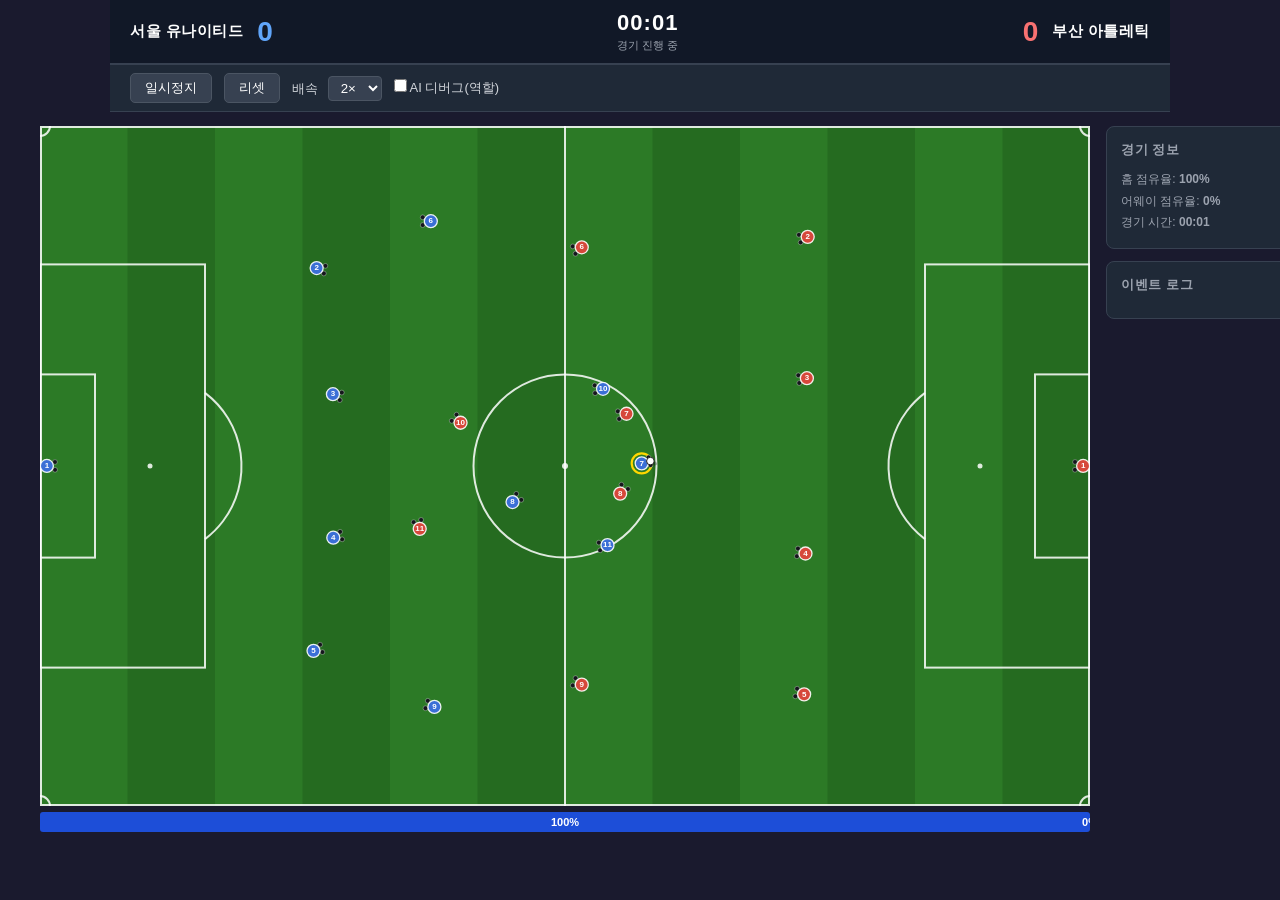
==== football-match-engine/index.html @ db774b8b "fix(defense-ai): 수비 AI 4대 버그 수정 — 근접 태클·압박자·볼 쏠림 [수정 1] 전역 근접 태클 규칙 복구 (_evaluatePlayerState) - swit" ====
<!DOCTYPE html>
<html lang="ko">
<head>
  <meta charset="UTF-8">
  <meta name="viewport" content="width=device-width, initial-scale=1.0">
  <title>2D Football Match Engine – Skeleton v1.0</title>
  <style>
    * { margin: 0; padding: 0; box-sizing: border-box; }
    body { background: #1a1a2e; font-family: Arial, sans-serif; color: #fff; display: flex; flex-direction: column; align-items: center; min-height: 100vh; }

    /* ── 스코어보드 ── */
    #scoreboard {
      width: 100%; max-width: 1060px;
      display: flex; justify-content: space-between; align-items: center;
      padding: 10px 20px; background: #111827;
      border-bottom: 2px solid #374151;
    }
    .team-block { display: flex; align-items: center; gap: 14px; }
    .team-name  { font-size: 15px; font-weight: 700; letter-spacing: 0.5px; }
    .team-score { font-size: 28px; font-weight: 900; }
    .home .team-score { color: #60a5fa; }
    .away .team-score { color: #f87171; }
    #centerInfo { text-align: center; }
    #clock      { font-size: 22px; font-weight: 700; letter-spacing: 1px; }
    #phaseLabel { font-size: 11px; color: #9ca3af; margin-top: 2px; }

    /* ── 툴바 ── */
    #toolbar {
      width: 100%; max-width: 1060px;
      display: flex; align-items: center; gap: 12px;
      padding: 8px 20px; background: #1f2937; border-bottom: 1px solid #374151;
    }
    #toolbar button {
      padding: 5px 14px; border: 1px solid #4b5563; border-radius: 5px;
      background: #374151; color: #fff; cursor: pointer; font-size: 13px;
    }
    #toolbar button:hover { background: #4b5563; }
    #toolbar label { font-size: 13px; color: #d1d5db; }
    #toolbar select {
      margin-left: 6px; padding: 3px 8px; border-radius: 4px;
      background: #374151; color: #fff; border: 1px solid #4b5563;
    }

    /* ── 메인 레이아웃 ── */
    #layout {
      display: flex; gap: 16px;
      padding: 14px 20px; width: 100%; max-width: 1240px;
    }
    #pitchWrap { flex: 0 0 auto; }
    #field     { display: block; }

    /* 점유율 바 */
    #possessionBar {
      display: flex; height: 20px; margin-top: 6px;
      border-radius: 3px; overflow: hidden; font-size: 11px; font-weight: 700;
    }
    .poss-fill {
      display: flex; align-items: center; justify-content: center;
      transition: width 0.5s ease;
    }
    .poss-fill.home { background: #1d4ed8; }
    .poss-fill.away { background: #b91c1c; }

    /* ── 사이드 패널 ── */
    #sidePanel { flex: 1; min-width: 220px; max-width: 280px; }
    .panel-block {
      background: #1f2937; border-radius: 8px; padding: 14px;
      margin-bottom: 12px; border: 1px solid #374151;
    }
    .panel-block h3 { font-size: 13px; color: #9ca3af; margin-bottom: 10px; text-transform: uppercase; letter-spacing: 0.6px; }
    #eventLog { max-height: 360px; overflow-y: auto; font-size: 12px; color: #d1d5db; }
    #eventLog div { padding: 4px 0; border-bottom: 1px solid #374151; }
    #eventLog div:first-child { color: #fbbf24; }
  </style>
</head>
<body>

<header id="scoreboard">
  <div class="team-block home">
    <span class="team-name" id="teamNameHome">서울 유나이티드</span>
    <span class="team-score home" id="scoreHome">0</span>
  </div>
  <div id="centerInfo">
    <div id="clock">00:00</div>
    <div id="phaseLabel">킥오프 준비</div>
  </div>
  <div class="team-block away">
    <span class="team-score away" id="scoreAway">0</span>
    <span class="team-name" id="teamNameAway">부산 아틀레틱</span>
  </div>
</header>

<div id="toolbar">
  <button id="btnPlay">일시정지</button>
  <button id="btnReset">리셋</button>
  <label>배속
    <select id="speedSelect">
      <option value="1">1×</option>
      <option value="2" selected>2×</option>
      <option value="4">4×</option>
      <option value="8">8×</option>
    </select>
  </label>
  <label><input type="checkbox" id="chkDebugAI"> AI 디버그(역할)</label>
</div>

<div id="layout">
  <div id="pitchWrap">
    <canvas id="field"></canvas>
    <div id="possessionBar">
      <div id="possHome" class="poss-fill home" style="width:50%">50%</div>
      <div id="possAway" class="poss-fill away" style="width:50%">50%</div>
    </div>
  </div>
  <aside id="sidePanel">
    <div class="panel-block">
      <h3>경기 정보</h3>
      <div id="matchInfo" style="font-size:12px;color:#9ca3af;line-height:1.8"></div>
    </div>
    <div class="panel-block">
      <h3>이벤트 로그</h3>
      <div id="eventLog"></div>
    </div>
  </aside>
</div>

<script>
'use strict';

// ================================================================
//  SECTION 1: 상수 & 설정
//  경기장 규격, 물리, AI 튜닝 파라미터를 한곳에 모아둔다.
//  추후 튜닝이 필요하면 이 섹션만 수정한다.
// ================================================================

// ── 경기장 (단위: 미터, FIFA 표준) ──
const PITCH_LEN  = 105;
const PITCH_WID  = 68;
const SCALE      = 10;         // 1m = 10px
const GOAL_W     = 7.32;       // 골대 폭
const GOAL_DEPTH = 2;          // 골대 깊이 (시각 표현)
const PEN_BOX_L  = 16.5;       // 페널티 박스 세로 길이
const PEN_BOX_W  = 40.32;      // 페널티 박스 가로 너비
const GOAL_BOX_L = 5.5;
const GOAL_BOX_W = 18.32;
const PEN_SPOT   = 11;
const CENTER_R   = 9.15;       // 센터서클 반경
const CORNER_R   = 1;

// 파생 상수
const CW = PITCH_LEN * SCALE;  // 캔버스 폭 (px)
const CH = PITCH_WID * SCALE;  // 캔버스 높이 (px)
const CX = PITCH_LEN / 2;      // 피치 중앙 X (m)
const CY = PITCH_WID / 2;      // 피치 중앙 Y (m)

// ── 볼 물리 ──
const BALL_RADIUS    = 0.38;   // m (실제보다 시각적으로 살짝 크게)
const BALL_FRICTION  = 7.5;    // 지면 감속도 (m/s²) — 잔디 마찰
const BALL_MAX_SPEED = 28;     // 최고 속도 상한 (m/s ≈ 100 km/h)
const BALL_BOUNCE    = 0.55;   // 경계(터치라인/골라인) 수평 반사 에너지 보존율
const BALL_BOUNCE_Z  = 0.35;   // 지면 수직 바운스 에너지 보존율 (Z축) — 낮을수록 덜 튕김
const BALL_MIN_VZ    = 1.2;    // 이 속도 이하면 Z바운스 중단하고 완전 착지 처리
const BALL_CTRL_R    = 1.5;    // 선수가 볼을 제어 가능한 반경 (m)
const KICK_LOCK_T    = 0.45;   // 킥 직후 재소유 불가 시간 (s)
const GRAVITY        = 9.8;    // 중력 가속도 (m/s²)
const PLAYER_HEIGHT  = 1.8;    // 선수 키 (m) — 이 높이 이상이면 공중볼로 소유 불가
const LOFT_DIST      = 20;     // 이 거리(m) 이상 킥은 로빙(lofted) 패스로 처리 (20m → 단거리는 땅볼)
const SHOOT_DIST     = 25;     // 이 거리(m) 이내 + 마땅한 패스 대상 없으면 슈팅

// ── 충돌 물리 ──
const PLAYER_RADIUS        = 0.50;  // 선수 충돌 반경 (m)
const PLAYER_COL_RESTITUTION = 0.25; // 선수-선수 충돌 시 속도 교환 비율 (0=위치만, 1=완전탄성)
const BALL_BODY_RESTITUTION  = 0.55; // 공-선수 몸통 충돌 탄성 계수
const BALL_BODY_DRAG         = 0.30; // 선수 속도가 공에 전달되는 비율

// ── 선수 AI ──
const P_MAX_SPEED = 5.8;       // 일반 선수 최고 속도 (m/s)
const GK_MAX_SPD       = 5.0;   // 골키퍼 최고 속도
const GK_HOLD_DELAY    = 3.5;   // GK 볼 소유 후 배급까지 최소 대기 시간 (s)
const GK_SAVE_RADIUS   = 3.2;   // 슈팅 선방 판정 반경 (일반 제어 반경보다 넓음, m)
const GK_STEP_MIN      = 0.9;   // 각도 좁히기 최소 전진 깊이 — 골라인에서 이 거리 유지 (m)
const GK_STEP_MAX      = 5.8;   // 각도 좁히기 최대 전진 깊이 (m, 페널티 스�� 근처)
const GK_SWEEPER_DIST  = 26;    // 스위퍼 키퍼 발동 거리: 골문에서 이 범위 내 루즈볼 (m)
const P_ACCEL     = 9.0;       // 가속도 (m/s²)
const KICK_DELAY  = 0.30;      // 공 소유 후 ���까지 준비 시간 (s)
const KICK_V_MIN  = 10;        // ��� 최소 초속 (m/s) — 상향 조정: 슈팅/패스 파워 강화
const KICK_V_MAX  = 30;        // ��� 최대 초속 (m/s) — 상향 조정: 파워 슈팅 지원
const KICK_SPREAD = Math.PI / 24;  // ��� 각도 오차 (±라디안)
const TETHER_R    = 20;
// ── 실제 플레이 의사결정 / 재시작 ──
const ACTION_DECISION_INTERVAL = 0.22;
const DRIBBLE_MIN_COMMIT = 0.85;
const DRIBBLE_MAX_COMMIT = 1.80;
const HOLD_MIN_COMMIT = 0.45;
const ROLE_SWITCH_MARGIN = 8;
const JOCKEY_DISTANCE = 2.2;
const MAX_MARK_DEVIATION_FROM_ZONE = 11;
const RESTART_PAUSE_TIME = 2.0;
const PASS_BASE_SPREAD = Math.PI / 90;
const SHOT_BASE_SPREAD = Math.PI / 30;
        // 기본 위치 이탈 허용 최대�� (m)

// ── Formation Manager 상수 (Tactical Compactness) ──
const FM_DEF_NORM_ATT_MIN = 0.28; // 공격 시 수비 라인 최소 높이 (자기골 기준 비율)
const FM_DEF_NORM_ATT_MAX = 0.55; // 공격 시 수비 라인 최대 높이 (볼이 전진할수록 높아짐)
const FM_DEF_NORM_DEF_MIN = 0.20; // 수비 시 수비 라인 최소 높이 (자기 박스 앞)
const FM_DEF_NORM_DEF_MAX = 0.40; // 수비 시 수비 라인 최대 높이 (하프라인 직전)
const FM_LINE_GAP_ATT     = 18;   // 공격 시 라인 간격 축소: 컴��트한 빌드업 지원 (기존 20 → 18)
const FM_LINE_GAP_DEF     = 13;   // 수비 시 라인 간격 축소: 블록 더 압축 (기존 15 → 13)
const FM_HORIZ_SHIFT_ATT  = 3;    // 공격 시 가로 시프트 감소: 측면 폭 유지 (기존 4 → 3)
const FM_HORIZ_SHIFT_DEF  = 6;    // 수비 시 가로 시프트 감소: 과도한 중앙 ��림 방지 (기존 7 → 6)

// ── Offside Trap 상수 ──────────────────────────────────────────────────────
const OT_DEF_NORM_MIN       = 0.43; // 오프사이드 트랩 발동 시 수비 라인 최소 높이 비율
const OT_MIN_POSITIONING    = 72;   // 수비수 평균 positioning 이 이 값 이상이면 자동 발동
const OT_BALL_PROGRESS_MAX  = 0.62; // 볼 전진도가 이 값 미만일 때만 트랩 유지 (너무 깊으면 해제)

// ── 전방 압박 (Pressing Trigger) 상수 ─────────────────────────────────────
const PR_PRESS_N         = 1;    // 동시 압박 최대 선수 수 (1번: 직진, 2·3번: 측면 에워싸기)
const PR_CHASE_RADIUS    = 22;   // 이 거리 이내 수비수만 압박자 후보로 선정 (m)
const PR_FLANK_ANGLE     = 0.0; // 2·3번 압박자의 측면 오프셋 각도 (라디안, ≈23°)
const PR_DEF_NORM_BOOST  = 0.40; // 압박 시 defLineNorm 목표 = min(0.50, 0.35 + bp*이값)
const PR_DEF_NORM_MAX    = 0.50; // 압박 시 수비 라인 상한

// ── 공수 전환 (Transition) 상수 ────────────────────────────────────────────
const TR_DURATION        = 4.0;  // 전환 완충 전체 시간 (초) — 이 시간 동안 진형 LERP
const TR_REACT_MIN       = 0.2;  // 최소 반응 딜레이 (초, 능력치 최상 선수)
const TR_REACT_MAX       = 1.5;  // 최대 반응 딜레이 (초, 능력치 최하 선수)
const TR_GEGENPRESS_N    = 2;    // 수비 전환 시 즉각 압박(게겐프레싱) 선수 수
const TR_COUNTER_RUN_W   = 2.8;  // 역습 전환 시 공격수 침투 힘 배율 (OTB_RUN_W 대비)
const TR_RETURN_MARK_W   = 1.2;  // 수비 복귀 중 마크 대상 방향 추가 힘 가중치
const MARKING_RADIUS  = 7;     // 이 거리 이내 적 공격수 → MARKING 상태 진입 (m)
const TACKLE_RADIUS   = 5;     // 이 거리 이내 볼 소유 적 → TACKLING 상태 진입 (m)
const TACKLE_EXEC_R   = 1.4;   // 이 거리 이하에서 태클 성공 확률 계산 실행 (m)
const TACKLE_BASE_P   = 0.40;  // 태클 기본 성공 확률 (0~1)
const PASS_BLOCK_DIST = 2.0;   // 패스 경로 차단 판정 거리 (m) — 수비수가 이 거리 내에 있으면 경로 차단으로 판정
const OPEN_SPACE_R    = 4.0;   // 오픈 스페이스 판정 반경 (m) — 이 반경 내 수비수 없으면 오픈 포지션

// ── Role Assignment Layer 상수 ──────────────────────────────────────────
// TEAM DECISION → ROLE ASSIGNMENT → FSM 3계층 구조에서 "누가 무엇을 담당하는가"를 결정.
// FSM State("어떻게 실행하는가")와는 독립된 개념이다.
const ROLE_DECISION_INTERVAL = 0.35; // 팀 단위 역할(WHO) 재평가 주기 (s) — 사실상의 최소 유지 시간 역할도 겸함
const ROLE_MIN_HOLD_TIME     = 0.5;  // 개별 역할 최소 유지 시간 목표치 (s, 디버그/향후 확장용 기록)
const RD_LINE_BREAK_PENALTY  = 2.2;  // PRIMARY_PRESSER 선정 시 자기 라인에서 전진해야 하는 거리당 감점
const RD_COVER_OFFSET        = 4.5;  // SECONDARY_COVER가 프레서보다 골문 쪽으로 물러서는 기준 거리 (m)
const RD_BLOCK_LEAD          = 0.55; // PASS_BLOCKER 위치: 볼홀더-위험상대 선분 위 보간 비율(0=홀더측,1=상대측)
const SUPPORT_MIN_DIST       = 6;    // 패스 지원 후보 위치의 볼 소유자 기준 반경 하한 (m)
const SUPPORT_MAX_DIST       = 24;   // 패스 지원 후보 탐색 반경 상한 (m)
const TEAMMATE_MIN_SPACING   = 7;    // 지원 위치 스코어링: 동료와 이보다 가까우면 감점 (m)
const WIDTH_Y_MARGIN         = 6;    // WIDTH_HOLDER가 터치라인에서 유지하는 최소 여유 (m)

// ── 오프더볼 조향 힘 (Off-the-ball Steering Forces) ──
// 공격 상황 RUNNING 선수에게 합산 적용되는 7개 파라미터.
// 숫자가 클수록 해당 힘의 영향력이 커진다. 각 힘은 단위��터 × 가중치로 계산된다.
const OTB_BASE_W  = 2.5;  // 기본 포지션 유지 힘 대폭 강화: 존(Zone) 유지 및 진형 붕괴 방지 (기존 1.0 → 2.5)
const OTB_EVADE_W = 0.8;  // 수비수 회피 힘 가중치 (공간 창출)
const OTB_EVADE_R = 5.0;  // 수비수 회피 감지 반경 (m) — 이 거리 내 적을 밀어낸다
const OTB_SEP_W   = 1.2;  // 동료 간격 유지 힘 대폭 강화: ����침 방지 (기존 0.5 → 1.2)
const OTB_SEP_R   = 4.5;  // 동료 간격 유지 반경 확대: 더 넓은 개인 공간 확보 (기존 3.0 → 4.5)
const OTB_LANE_W  = 0.9;  // 패스 길 열어주기 힘 가중치 (새 패스 각도 창출)
const OTB_RUN_W   = 0.7;  // 침투 움직임 힘 가중치 (공격수 전용 전진 돌파)

// ── 경기 ──
const MATCH_DUR   = 90 * 60;   // 90분 (초)

// ── 능력치 스케일링 상수 (Attribute Scaling) ──
// 1~100 능력치 값을 시뮬레이션 단위로 변환하는 기준선. 이 범위만 조정하면 전체 밸런스가 바뀐다.
const ATTR_PACE_MIN   = 3.8;   // pace=1   → 최소 속력 (m/s)
const ATTR_PACE_MAX   = 6.8;   // pace=100 → 최대 속력 (m/s)
const ATTR_VISION_MIN = 14;    // vision=1   → 패스 탐색 최소 반경 (m)
const ATTR_VISION_MAX = 38;    // vision=100 → 패스 탐색 최대 반경 (m)
const ATTR_CTRL_MIN   = 0.8;   // control=1   → 볼 제어 최소 반경 (m)
const ATTR_CTRL_MAX   = 2.0;   // control=100 → 볼 제어 최대 반경 (m)
const ATTR_TACKLE_MIN = 0.15;  // tackling=1   → 태클 최소 성공 확률
const ATTR_TACKLE_MAX = 0.70;  // tackling=100 → 태클 최대 성공 확률
const STAMINA_DRAIN   = 0.015; // 최고 속도 주행 시 스태미나 소모율 (포인트/초)
const STAMINA_SPD_MIN = 0.75;  // 스태미나 완전 고갈 시 속도 하한 배율 (기본 속도의 75%)

// ── 포지션별 선수 능력치 템플릿 (1~100 스케일) ──
// 각 선수 생성 시 ±10 무작위 변동이 더해져 같은 포지션이라도 개성이 생긴다.
//   pace       — 기본 이동 속력 (pace→maxSpeed 변환은 ATTR_PACE_* 참고)
//   stamina    — 90분 체력 (고갈 시 maxSpeed가 STAMINA_SPD_MIN까지 감소)
//   strength   — 몸싸움 질량 (충돌 시 밀리는 비율 결정, 클수록 덜 밀림)
//   passing    — 패스 방향 오차 및 초속 정확도
//   shooting   — 슈팅 파워·방향 오차
//   control    — 볼 제어 반경 (ATTR_CTRL_* 범위, 클수록 먼 공도 잡음)
//   tackling   — 태클 성공 확률 (ATTR_TACKLE_* 범위)
//   vision     — 패스 탐색 반경 (ATTR_VISION_* 범위)
//   positioning— 오프더볼 포지션 정확도 (향후 진형감각 AI에 활용)
const PLAYER_ATTRIBUTES_TEMPLATE = {
  GK: { pace:55, stamina:70, strength:72, passing:55, shooting:30, control:62, tackling:50, vision:68, positioning:85 },
  LB: { pace:73, stamina:80, strength:68, passing:66, shooting:44, control:63, tackling:74, vision:62, positioning:72 },
  CB: { pace:60, stamina:76, strength:83, passing:60, shooting:35, control:57, tackling:82, vision:58, positioning:80 },
  RB: { pace:73, stamina:80, strength:68, passing:66, shooting:44, control:63, tackling:74, vision:62, positioning:72 },
  LM: { pace:80, stamina:83, strength:62, passing:72, shooting:65, control:73, tackling:56, vision:72, positioning:68 },
  CM: { pace:68, stamina:86, strength:70, passing:78, shooting:62, control:73, tackling:68, vision:78, positioning:75 },
  RM: { pace:80, stamina:83, strength:62, passing:72, shooting:65, control:73, tackling:56, vision:72, positioning:68 },
  ST: { pace:83, stamina:78, strength:75, passing:65, shooting:85, control:72, tackling:45, vision:72, positioning:82 },
};


// ================================================================
//  SECTION 2: Vector2D
//  2D 좌표·벡터 연산. 모든 위치·속도에 사용한다.
//  메서드는 항상 새 인스턴스를 반환한다(불변/immutable).
// ================================================================
class Vector2D {
  constructor(x = 0, y = 0) { this.x = x; this.y = y; }

  add(v)    { return new Vector2D(this.x + v.x, this.y + v.y); }
  sub(v)    { return new Vector2D(this.x - v.x, this.y - v.y); }
  scale(s)  { return new Vector2D(this.x * s,   this.y * s);   }
  dot(v)    { return this.x * v.x + this.y * v.y; }
  clone()   { return new Vector2D(this.x, this.y); }

  length()   { return Math.sqrt(this.x * this.x + this.y * this.y); }
  lengthSq() { return this.x * this.x + this.y * this.y; }

  normalize() {
    const l = this.length();
    return l > 1e-9 ? this.scale(1 / l) : new Vector2D();
  }

  /** 라디안 각도와 길이로 벡터를 생성한다 */
  static fromAngle(angle, len = 1) {
    return new Vector2D(Math.cos(angle) * len, Math.sin(angle) * len);
  }

  /** 벡터의 방향각 (라디안) */
  angle() { return Math.atan2(this.y, this.x); }

  static zero() { return new Vector2D(0, 0); }
}


// ================================================================
//  SECTION 3: Ball
//  공 엔티티. 물리 상태(위치·속도·소유권)만 보관한다.
//  물리 적분은 Match._updateBallPhysics()에서 수행한다.
//
//  TODO 확장 진입점:
//    - height / verticalVelocity 추가 → 포물선 롱패스·크로스·헤더
//    - passTargetPlayer 추가 → 패스 수신 선수 판정
// ================================================================
class Ball {
  constructor() {
    this.radius = BALL_RADIUS;
    this.position = new Vector2D(CX, CY);
    this.velocity = Vector2D.zero();

    // 소유권 상태
    this.owner        = null;   // Player | null — 현재 소유자
    this.lastTouched  = null;   // 마지막으로 터치한 Player
    this.lastTeam     = null;   // 마지막으로 터치한 Team
    this.kickLockTimer = 0;     // > 0 이면 kicker는 즉시 재소유 불가
    this.kicker       = null;   // 직전에 찬 선수 (kickLockTimer 동안 재소유 차단)
    this.isShot       = false;  // 슈팅 여부 (GK 선방 판정 분리 목적)

    // Pseudo-3D Z축 — 공의 높이와 수직 속도
    this.height          = 0;   // 현재 지면으로부터 높이 (m, 0 = 지면)
    this.verticalVelocity = 0;  // Z축 속도 (m/s, 양수=상승, 음수=하강)

    // 오프사이드 판정 데이터 (패스 순간 스냅샷)
    this.offsideLineX   = null; // 패스 순간 2번째로 앞선 수비수 X 좌표
    this.offsidePlayers = [];   // 오프사이드 위치에 있던 공격 선수 id 배열
    this.passTeam       = null; // 패스한 팀 (수신자가 이 팀 소속이면 오프사이드 체크)
  }

  /**
   * 지상 킥. groundVelocity(Vector2D)로 공을 찬다.
   * kicker 는 kickLockTimer 동안 공을 다시 잡을 수 없다.
   */
  kick(groundVelocity, kicker = null, isShot = false) {
    this.velocity         = groundVelocity.clone();
    this.owner            = null;
    this.kicker           = kicker;
    this.kickLockTimer    = KICK_LOCK_T;
    this.isShot           = isShot;
    // 지상 킥은 Z축 초기화
    this.height           = 0;
    this.verticalVelocity = 0;
  }

  /**
   * 로빙 킥 (lofted pass / cross).
   * groundVelocity: 수평 벡터, vz: 초기 수직 속도(m/s, 위로 올라가는 힘).
   * 공이 포물선 궤적을 그리며 날아가다 착지한다.
   */
  loftKick(groundVelocity, vz, kicker = null, isShot = false) {
    this.velocity         = groundVelocity.clone();
    this.owner            = null;
    this.kicker           = kicker;
    this.kickLockTimer    = KICK_LOCK_T;
    this.isShot           = isShot;
    this.height           = 0.3;  // 발 차는 순간 살짝 들려 있는 상태
    this.verticalVelocity = vz;   // 위로 올라가는 초기 속도 (m/s)
  }

  /** 킥오프·골 후 공을 리셋한다 */
  reset(pos) {
    this.position         = (pos ?? new Vector2D(CX, CY)).clone();
    this.velocity         = Vector2D.zero();
    this.owner            = null;
    this.kicker           = null;
    this.kickLockTimer    = 0;
    this.isShot           = false;
    this.height           = 0;
    this.verticalVelocity = 0;
    this.offsideLineX     = null;
    this.offsidePlayers   = [];
    this.passTeam         = null;
  }

  speed() { return this.velocity.length(); }
}


// ================================================================
//  SECTION 4: Player
//  개별 선수 엔티티.
//
//  State (상태 머신):
//    POSITIONING  — 기본 위치(basePosition)로 복귀 이동
//    CHASING      — 볼을 향해 전속력 압박 (팀 내 최근접 선수)
//    HAS_BALL     — 공 소유, 상대 골대 방향 드리블
//    GK_GUARD     — 골키퍼 전용: 골대-볼 사이 포지셔닝
//
//  TODO 세트피스 상태 확장 진입점:
//    THROW_IN_TAKER | CORNER_TAKER | FREE_KICK_TAKER | GOAL_KICK_TAKER
//    MARKING | SET_PIECE_WAIT
// ================================================================
class Player {
  constructor({ name, number, role, color, team = null, attrs = null }) {
    this.id     = Player._nextId++;
    this.name   = name;
    this.number = number;
    this.role   = role;   // 'GK'|'LB'|'CB'|'RB'|'LM'|'CM'|'RM'|'ST'
    this.color  = color;
    this.team   = team;

    this.position         = Vector2D.zero();
    this.velocity         = Vector2D.zero();
    this.desiredVelocity  = Vector2D.zero();
    this.basePosition     = Vector2D.zero();  // 포메이션 기본 위치 (정규화 슬롯 → 실제 좌표)
    this.tacticalPosition = Vector2D.zero();  // Formation Manager가 매 틱 갱신하는 목표 위치
    this.facingAngle      = 0;                // 바라보는 방향 (라디안)

    this.state     = 'POSITIONING';
    this.kickTimer = 0;   // 공 소유 후 킥까지 카운트업 (s)
    this.hasBall   = false;

    // 공수 전환 — 개별 반응 딜레이
    this.reactionDelay  = 0;  // > 0 이면 아직 전환 상황을 '인식'하지 못한 상태 (s)
    this.transitionRole = null; // 'GEGENPRESS' | 'COUNTER' | 'RECOVER' | null

    // ── Role Assignment Layer — "무엇을 담당하는가" (FSM State와 독립) ──
    this.roleAssignment   = null; // PRIMARY_PRESSER|SECONDARY_COVER|PASS_BLOCKER|MARKER|HOLD_LINE|REST_DEFENDER|
                                   // BALL_HOLDER|PASS_SUPPORT|FORWARD_RUNNER|WIDTH_HOLDER|BACK_SUPPORT|null
    this.roleTarget       = null; // Vector2D|null — Role Layer가 산출한 이동 목표(_stateRunning의 anchor로 사용)
    this.roleAssignedAt   = 0;    // 역할이 마지막으로 (재)배정된 matchTime
    this.roleMinHoldUntil = 0;    // 디버그/향후 확장용 — 역할이 배정된 후 최소 유지되어야 할 시각
    this._markAssignee    = null; // 이 선수가 담당하는 상대 선수(Player) — 팀 단위 마킹 중복 방지용
    // ── 공 소유 행동 의사결정 ──
    this.actionDecision    = null; // DRIBBLE|PASS|SHOOT|HOLD
    this.actionStartedAt   = 0;
    this.actionCommitUntil = 0;
    this.lastActionEvalAt  = -Infinity;
    this.dribbleStartPosition = null;
    this.dribbleDistance   = 0;
    this._passPlan         = null;

    // 능력치 초기화
    const template = PLAYER_ATTRIBUTES_TEMPLATE[role] ?? PLAYER_ATTRIBUTES_TEMPLATE.CM;
    this.attrs = attrs ?? { ...template };

    // pace → baseMaxSpeed 선형 매핑
    const paceSpd = ATTR_PACE_MIN + (this.attrs.pace / 100) * (ATTR_PACE_MAX - ATTR_PACE_MIN);
    this.baseMaxSpeed = role === 'GK' ? Math.min(paceSpd, GK_MAX_SPD) : paceSpd;
    this.maxSpeed     = this.baseMaxSpeed;

    // 스태미나: 속성값을 현재 스태미나의 기준으로 사용
    this.currentStamina = this.attrs.stamina;
  }

  /** 이동 후 매 틱 호출. 스태미나 감소 및 maxSpeed 재산출. */
  updateStamina(currentSpeed, dt) {
    if (currentSpeed > 0.1) {
      const drainRate = (currentSpeed / this.baseMaxSpeed) * STAMINA_DRAIN;
      this.currentStamina = Math.max(0, this.currentStamina - drainRate * dt);
    }
    const ratio   = this.attrs.stamina > 0 ? this.currentStamina / this.attrs.stamina : 0;
    this.maxSpeed = this.baseMaxSpeed * (STAMINA_SPD_MIN + ratio * (1 - STAMINA_SPD_MIN));
  }

  /** 포메이션 재배치 시 호출. pos: 새 기본 위치 Vector2D */
  reset(pos) {
    this.position        = pos.clone();
    this.velocity        = Vector2D.zero();
    this.desiredVelocity = Vector2D.zero();
    this.state           = 'POSITIONING';
    this.kickTimer       = 0;
    this.hasBall         = false;
    this.facingAngle      = this.team?.attackingDir === 1 ? 0 : Math.PI;
    this.tacticalPosition = this.basePosition.clone(); // 리셋 시 포메이션 위치로 초기화
    this.reactionDelay    = 0;
    this.transitionRole   = null;
    this.roleAssignment   = null;
    this.roleTarget       = null;
    this.roleAssignedAt   = 0;
    this.roleMinHoldUntil = 0;
    this._markAssignee    = null;
    this.actionDecision    = null;
    this.actionStartedAt   = 0;
    this.actionCommitUntil = 0;
    this.lastActionEvalAt  = -Infinity;
    this.dribbleStartPosition = null;
    this.dribbleDistance   = 0;
    this._passPlan         = null;
    // currentStamina는 리셋하지 않음 — 경기 전반에 걸쳐 누적 소모
  }
}
Player._nextId = 1;


// ================================================================
//  SECTION 5: Formations
//  포메이션 정규화 좌표 (nx: 자기골→상대골 0~1, ny: 위→아래 0~1).
//  getFormationPositions()가 attackingDir에 따라 실제 m 좌표로 변환한다.
//
//  TODO 추가 포메이션 진입점:
//    '4-3-3': [...],
//    '3-5-2': [...],
//    '4-2-3-1': [...],
// ================================================================
const FORMATIONS = {
  '4-4-2': [
    { role: 'GK', nx: 0.048, ny: 0.50 },
    { role: 'LB', nx: 0.190, ny: 0.14 },
    { role: 'CB', nx: 0.195, ny: 0.36 },
    { role: 'CB', nx: 0.195, ny: 0.64 },
    { role: 'RB', nx: 0.190, ny: 0.86 },
    { role: 'LM', nx: 0.430, ny: 0.14 },
    { role: 'CM', nx: 0.430, ny: 0.37 },
    { role: 'CM', nx: 0.430, ny: 0.63 },
    { role: 'RM', nx: 0.430, ny: 0.86 },
    { role: 'ST', nx: 0.635, ny: 0.39 },
    { role: 'ST', nx: 0.635, ny: 0.61 },
  ],
};

/**
 * 정규화 슬롯을 실제 피치 좌표(m)로 변환한다.
 * attackingDir === 1 (오른쪽 공격): x = nx × PITCH_LEN
 * attackingDir === -1(왼쪽 공격): x = (1 − nx) × PITCH_LEN (좌우 반전)
 */
function getFormationPositions(formationName, attackingDir) {
  const slots = FORMATIONS[formationName] ?? FORMATIONS['4-4-2'];
  return slots.map(({ role, nx, ny }) => ({
    role,
    x: attackingDir === 1 ? nx * PITCH_LEN : (1 - nx) * PITCH_LEN,
    y: ny * PITCH_WID,
  }));
}


// ================================================================
//  SECTION 6: Team
//  팀 엔티티. 선수 목록·전술·점수를 관리한다.
//  포메이션 위치 재계산과 공격 방향 전환이 여기서 이루어진다.
// ================================================================
class Team {
  constructor({ name, side, color, formation = '4-4-2' }) {
    this.name      = name;
    this.side      = side;          // 'home' | 'away'
    this.color     = color;
    this.formation = formation;
    this.players   = [];            // Player[] (buildRoster()로 채운다)

    // 홈 = 오른쪽(+x) 공격, 어웨이 = 왼쪽(-x) 공격
    this.attackingDir = side === 'home' ? 1 : -1;

    this.score           = 0;
    this.possessionTicks = 0;       // 볼 소유 프레임 수

    // ── 전술 상태 (Formation Manager가 읽고 쓰는 슬롯) ──────────────────
    this.tactics = {
      // [Offside Trap]: 수비수 평균 positioning 기반 자동 발동.
      offsideTrap: false,

      // [Transition Shape]: 공수 전환 완충 — LERP으로 진형을 서서히 이동
      transitionTimer:   0,     // 남은 전환 시간 (s, TR_DURATION에서 카운트다운)
      prevWeHaveBall:    false, // 전환 직전의 공수 상태 (LERP 시작점)
      transitionT:       1.0,   // LERP 비율 (0=이전 진형, 1=새 진형); 1.0이면 완료

      // [Pressing Trigger]: 볼이 설정 구역을 넘으면 팀 블록을 전진시켜 에워싼다.
      pressing:          true,  // 압박 전술 활성화 여부
      pressingThreshold: 0.50,  // 발동 볼 전진도 임계값 (0~1, 0.5 = 하프라인)

      // TODO [Defensive Line Height]: 수동 라인 높이 고정 오버라이드.
      //   defensiveLineHeight: null,
    };

    // ── TEAM DECISION LAYER — 팀 전체 상황 판단 (Role Assignment Layer가 참조) ──
    this.aiContext = {
      phase:       'OUT_OF_POSSESSION', // IN_POSSESSION|OUT_OF_POSSESSION|TRANSITION_TO_ATTACK|TRANSITION_TO_DEFENCE
      ballZone:    'OWN_MIDDLE_THIRD',  // OWN_DEFENSIVE_THIRD|OWN_MIDDLE_THIRD|OPPONENT_MIDDLE_THIRD|OPPONENT_DEFENSIVE_THIRD
      ballSide:    'CENTER',            // LEFT|CENTER|RIGHT
      dangerLevel: 0,                   // 0~1, 수비 상황에서만 의미 있음
      primaryPresser: null,
      secondaryCover: null,
      passBlockers:   [],
      markers:        [],               // [{ defender, opponent }]
      lastRoleUpdate: -Infinity,        // 마지막으로 역할(WHO)을 재배정한 matchTime
    };
  }

  get goalkeeper()     { return this.players.find(p => p.role === 'GK'); }
  get outfieldPlayers(){ return this.players.filter(p => p.role !== 'GK'); }

  /** 하프타임: 공격 방향을 반전하고 포메이션 좌표를 재계산한다 */
  flipDirection() {
    this.attackingDir *= -1;
    this.applyFormationPositions();
  }

  /**
   * 현재 attackingDir 기준으로 각 선수의 basePosition·role을 갱신한다.
   * 경기 시작, 하프타임, 리셋마다 호출해야 한다.
   */
  applyFormationPositions() {
    const slots = getFormationPositions(this.formation, this.attackingDir);
    this.players.forEach((player, i) => {
      const slot = slots[i] ?? slots[slots.length - 1];
      player.role         = slot.role;
      player.basePosition = new Vector2D(slot.x, slot.y);
      player.facingAngle  = this.attackingDir === 1 ? 0 : Math.PI;
    });
  }

  /**
   * Formation Manager — 매 틱 호출.
   * 공수 상황과 볼 위치를 바탕으로 각 선수의 tacticalPosition(목표 위치)을 산출한다.
   *
   * ┌─ Vertical Compactness ──────────────────────────────────────────────┐
   * │ 수비 라인 높이(defLineNorm)를 볼 전진도에 따라 동적으로 결정한다.       │
   * │ 수비→미드→공격 순으로 FM_LINE_GAP_ATT/DEF 간격으로 배치하여           │
   * │ 팀 블록 전체 깊이가 35~50m 이내로 유지된다.                           │
   * └─────────────────────────────────────────────────────────────────────┘
   * ┌─ Horizontal Compactness (Ball-side Overload) ───────────────────────┐
   * │ 볼이 측면에 있을 때 전 선수가 볼 방향(Y)으로 시프트하여               │
   * │ 볼 주위 수비/공격 밀도를 높인다. 공격 시 폭 유지, 수비 시 더 강하게.   │
   * └─────────────────────────────────────────────────────────────────────┘
   *
   * @param {Ball} ball           - 현재 볼 객체
   * @param {Team|null} possTeam  - 볼 소유 팀 (null = 루즈볼)
   */
  updateTacticalPositions(ball, possTeam, dt = 0) {
    const weHaveBall  = possTeam === this;
    const dir         = this.attackingDir;       // +1(오른쪽 공격) | -1(왼쪽 공격)
    const ownGoalX    = dir === 1 ? 0 : PITCH_LEN;

    // ── Transition LERP 타이머 갱신 ──────────────────────────────────────
    if (this.tactics.transitionTimer > 0) {
      this.tactics.transitionTimer = Math.max(0, this.tactics.transitionTimer - dt);
      // transitionT: 0(이전 진형)→1(새 진형)로 선형 증가
      this.tactics.transitionT = 1.0 - this.tactics.transitionTimer / TR_DURATION;
    } else {
      this.tactics.transitionT = 1.0;
    }

    // 볼 전진도: 0 = 자기 골문 방향, 1 = 상대 골문 방향
    const ballProgress = dir === 1
      ? ball.position.x / PITCH_LEN
      : 1 - ball.position.x / PITCH_LEN;

    // ── ① Vertical: 수비 라인 높이 결정 ─────────────────────────────────
    //
    // [Offside Trap 자동 평가]: 수비수 평균 positioning ≥ OT_MIN_POSITIONING 이고
    //   볼이 아직 상대 진영 깊숙이 침투하지 않은 경우(ballProgress < OT_BALL_PROGRESS_MAX)
    //   오프사이드 트랩을 발동해 수비 라인 하한을 OT_DEF_NORM_MIN 으로 높인다.
    {
      const defenders = this.players.filter(p => ['CB', 'LB', 'RB'].includes(p.role));
      const avgPos = defenders.length
        ? defenders.reduce((s, p) => s + p.attrs.positioning, 0) / defenders.length
        : 0;
      this.tactics.offsideTrap = avgPos >= OT_MIN_POSITIONING && ballProgress < OT_BALL_PROGRESS_MAX;
    }
    //
    // TODO [Defensive Line Height 오버라이드]:
    //   if (this.tactics.defensiveLineHeight !== null) {
    //     defLineNorm = this.tactics.defensiveLineHeight; return; }

    // ── 압박 트리거 활성 여부 평가 ────────────────────────────────────────
    // 수비 상황 + pressing 설정 켜짐 + 볼이 pressingThreshold 이상 전진했을 때 발동.
    // 단, 상대 GK가 볼을 소유 중이면 압박을 발동하지 않는다:
    //   → GK 배급 대기 중에 라인이 과도하게 올라가면 뒷공간이 열리기 때문.
    const ballOwnerIsOppGK = ball.owner?.role === 'GK' && ball.owner.team !== null && !weHaveBall;
    const pressingActive = !weHaveBall
      && !ballOwnerIsOppGK
      && this.tactics.pressing
      && ballProgress >= this.tactics.pressingThreshold;
    this.tactics.pressingActive = pressingActive; // _updateAI에서 다중 압박자 선정에 사용

    // ── defLineNorm 산출 — 현재 상태 기준 목표값 ─────────────────────────
    const _calcDefNorm = (haveBall, bProgress) => {
      // 압박 발동 중 수비 상태면 라인을 볼 방향으로 강하게 끌어올린다
      if (!haveBall && pressingActive) {
        return Math.min(PR_DEF_NORM_MAX, 0.35 + bProgress * PR_DEF_NORM_BOOST);
      }
      const normMin = !haveBall && this.tactics.offsideTrap
        ? OT_DEF_NORM_MIN
        : (haveBall ? FM_DEF_NORM_ATT_MIN : FM_DEF_NORM_DEF_MIN);
      return haveBall
        ? Math.max(normMin, Math.min(FM_DEF_NORM_ATT_MAX, 0.30 + bProgress * 0.32))
        : Math.max(normMin, Math.min(FM_DEF_NORM_DEF_MAX, 0.22 + bProgress * 0.22));
    };

    // LERP: 전환 중이면 이전 진형 → 새 진형 사이를 부드럽게 보간
    const t = this.tactics.transitionT;  // 0=이전, 1=새
    const defNormTarget = _calcDefNorm(weHaveBall, ballProgress);
    const defNormPrev   = _calcDefNorm(this.tactics.prevWeHaveBall, ballProgress);
    const defLineNorm   = defNormPrev + (defNormTarget - defNormPrev) * t;

    // 라인 간격: 공격 시 넓게, 수비 시 좁게 → 블록 깊이 조절 (LERP 적용)
    const lineGapTarget = weHaveBall ? FM_LINE_GAP_ATT : FM_LINE_GAP_DEF;
    const lineGapPrev   = this.tactics.prevWeHaveBall ? FM_LINE_GAP_ATT : FM_LINE_GAP_DEF;
    const lineGap       = lineGapPrev + (lineGapTarget - lineGapPrev) * t;

    // 라인별 X 좌표 (dir 부호에 따라 자동으로 좌/우 방향 적용)
    const defLineX = ownGoalX + dir * defLineNorm * PITCH_LEN;
    const midLineX = defLineX + dir * lineGap;
    const attLineX = midLineX + dir * lineGap;

    // ── ② Horizontal: 볼 방향 가로 시프트 (Ball-side Overload) ──────────
    // 볼이 Y축 중앙(CY)에서 얼마나 벗어났는지에 비례해 모든 선수를 시프트.
    // 수비 시 더 강하게 이동해 볼 주변 밀도를 높인다.
    //
    // LERP: 가로 시프트 세기도 전환 중에 서서히 변화
    const ballYOffset      = ball.position.y - CY;
    const horizShiftTarget = weHaveBall ? FM_HORIZ_SHIFT_ATT : FM_HORIZ_SHIFT_DEF;
    const horizShiftPrev   = this.tactics.prevWeHaveBall ? FM_HORIZ_SHIFT_ATT : FM_HORIZ_SHIFT_DEF;
    const horizShiftMax    = horizShiftPrev + (horizShiftTarget - horizShiftPrev) * t;
    const horizShift       = ballYOffset * (horizShiftMax / CY);

    // ── ③ 선수별 tacticalPosition 계산 ──────────────────────────────────
    for (const player of this.players) {
      if (player.role === 'GK') {
        // GK는 GK_GUARD 상태가 독자적으로 위치 관리 — 명목값만 설정
        player.tacticalPosition = new Vector2D(ownGoalX + dir * 5, CY);
        continue;
      }

      // 역할에 따라 해당 라인 X 배정
      let lineX;
      switch (player.role) {
        case 'CB': case 'LB': case 'RB': lineX = defLineX; break;
        case 'LM': case 'CM': case 'RM': lineX = midLineX; break;
        case 'ST':                         lineX = attLineX; break;
        default:                           lineX = midLineX; // 미지 역할은 미드필드
      }

      // 가로 시프트 감도: 공격 시 와이드 선수는 폭을 유지, 수비 시 모두 집결
      const isWide    = ['LB', 'RB', 'LM', 'RM'].includes(player.role);
      const shiftMult = weHaveBall
        ? (isWide ? 0.30 : 0.60)   // 공격: 와이드는 폭 유지, 중앙은 밀집
        : (isWide ? 0.50 : 0.85);  // 수비: 모두 강하게 볼 방향으로 집결
      const ty = Math.max(2, Math.min(PITCH_WID - 2,
        player.basePosition.y + horizShift * shiftMult));

      // X 클램핑: 피치 안으로 제한 (골라인에서 2m 여유)
      const tx = Math.max(2, Math.min(PITCH_LEN - 2, lineX));

      player.tacticalPosition = new Vector2D(tx, ty);
    }
  }

  /**
   * Team Decision Layer — 팀 전체 상황(공수 페이즈·볼 구역·측면·위험도)을 판단한다.
   * Role Assignment Layer(Match._assignRoles)가 이 값을 읽어 개별 선수 역할을 배정한다.
   * 매 틱 updateTacticalPositions 직후 호출한다.
   */
  updateAIContext(ball, possTeam) {
    const weHaveBall = possTeam === this;
    const dir        = this.attackingDir;

    // ── 페이즈: 기존 turnover LERP(transitionTimer)을 그대로 재사용 ──
    this.aiContext.phase = this.tactics.transitionTimer > 0
      ? (weHaveBall ? 'TRANSITION_TO_ATTACK' : 'TRANSITION_TO_DEFENCE')
      : (weHaveBall ? 'IN_POSSESSION' : 'OUT_OF_POSSESSION');

    // ── 볼 구역: 자기 골문(0) → 상대 골문(1) 기준 3분할 + 상대 박스 세분화 ──
    const ballProgress = dir === 1 ? ball.position.x / PITCH_LEN : 1 - ball.position.x / PITCH_LEN;
    this.aiContext.ballZone =
      ballProgress > 1 - PEN_BOX_L / PITCH_LEN ? 'OPPONENT_DEFENSIVE_THIRD' :
      ballProgress >= 2 / 3 ? 'OPPONENT_MIDDLE_THIRD' :
      ballProgress >= 1 / 3 ? 'OWN_MIDDLE_THIRD' :
      'OWN_DEFENSIVE_THIRD';

    // ── 볼 측면 ──
    const ySpan = PITCH_WID / 3;
    this.aiContext.ballSide = ball.position.y < ySpan ? 'LEFT'
      : ball.position.y > ySpan * 2 ? 'RIGHT' : 'CENTER';

    // ── 위험도(0~1): 수비 상황에서만 산출 — 골문 근접도 + 침투 상대 위험도 ──
    if (!weHaveBall) {
      const ownGoalX = dir === 1 ? 0 : PITCH_LEN;
      const distToOwnGoal    = Math.abs(ball.position.x - ownGoalX);
      const proximityDanger  = Math.max(0, 1 - distToOwnGoal / (PITCH_LEN * 0.5));

      let intruderDanger = 0;
      if (possTeam) {
        for (const opp of possTeam.players) {
          if (opp.role === 'GK') continue;
          const d = Math.abs(opp.position.x - ownGoalX);
          intruderDanger = Math.max(intruderDanger, 1 - Math.min(1, d / (PITCH_LEN * 0.4)));
        }
      }
      this.aiContext.dangerLevel = Math.max(0, Math.min(1, proximityDanger * 0.6 + intruderDanger * 0.4));
    } else {
      this.aiContext.dangerLevel = 0;
    }
  }
}


// ================================================================
//  SECTION 7: Renderer
//  캔버스 드로잉 전담. 로직·상태를 변경하지 않는 순수 뷰(View).
//  모든 피치 좌표(m)는 × SCALE → 픽셀로 변환한다.
// ================================================================
class Renderer {
  constructor(ctx) { this.ctx = ctx; }

  clear() {
    this.ctx.clearRect(0, 0, CW, CH);
  }

  // ── 경기장 ──────────────────────────────────────────────────

  drawPitch() {
    const ctx = this.ctx;

    // 줄무늬 잔디
    ctx.fillStyle = '#256b20';
    ctx.fillRect(0, 0, CW, CH);
    ctx.fillStyle = '#2c7a26';
    const sw = CW / 12;
    for (let i = 0; i < 12; i += 2) ctx.fillRect(i * sw, 0, sw, CH);

    // 흰 선 공통 설정
    ctx.strokeStyle = 'rgba(255,255,255,0.85)';
    ctx.fillStyle   = 'rgba(255,255,255,0.85)';
    ctx.lineWidth   = 2;

    // 터치라인·골라인
    ctx.strokeRect(1, 1, CW - 2, CH - 2);

    // 하프웨이 라인
    ctx.beginPath(); ctx.moveTo(CW / 2, 0); ctx.lineTo(CW / 2, CH); ctx.stroke();

    // 센터서클 + 센터 스팟
    const cr = CENTER_R * SCALE;
    ctx.beginPath(); ctx.arc(CW / 2, CH / 2, cr, 0, Math.PI * 2); ctx.stroke();
    ctx.beginPath(); ctx.arc(CW / 2, CH / 2, 3, 0, Math.PI * 2); ctx.fill();

    // 양쪽 끝 박스·골대·아크
    this._drawEnd(ctx, 'left');
    this._drawEnd(ctx, 'right');

    // 코너 아크
    const car = CORNER_R * SCALE;
    [[0,0,0,Math.PI/2],[0,CH,-Math.PI/2,0],[CW,0,Math.PI/2,Math.PI],[CW,CH,Math.PI,3*Math.PI/2]]
      .forEach(([x,y,s,e]) => { ctx.beginPath(); ctx.arc(x,y,car,s,e); ctx.stroke(); });
  }

  _drawEnd(ctx, side) {
    const isL = side === 'left';
    const ex  = isL ? 0 : CW;           // 골라인 X (px)
    const dir = isL ? 1 : -1;           // 필드 안쪽 방향

    // 페널티 박스
    const pbW = PEN_BOX_L * SCALE, pbH = PEN_BOX_W * SCALE;
    const pbY = (PITCH_WID / 2 - PEN_BOX_W / 2) * SCALE;
    ctx.strokeRect(isL ? ex : ex - pbW, pbY, pbW, pbH);

    // 골 에어리어
    const gbW = GOAL_BOX_L * SCALE, gbH = GOAL_BOX_W * SCALE;
    const gbY = (PITCH_WID / 2 - GOAL_BOX_W / 2) * SCALE;
    ctx.strokeRect(isL ? ex : ex - gbW, gbY, gbW, gbH);

    // 페널티 스팟
    const spotX = isL ? PEN_SPOT * SCALE : CW - PEN_SPOT * SCALE;
    ctx.beginPath(); ctx.arc(spotX, CH / 2, 2.5, 0, Math.PI * 2); ctx.fill();

    // 페널티 아크 (박스 바깥쪽만)
    const dLine = PEN_BOX_L - PEN_SPOT;
    const arcAng = Math.acos(Math.min(1, dLine / CENTER_R));
    ctx.beginPath();
    ctx.arc(spotX, CH / 2, CENTER_R * SCALE,
      isL ? -arcAng : Math.PI - arcAng,
      isL ?  arcAng : Math.PI + arcAng);
    ctx.stroke();

    // 골대 (경기장 밖 반투명)
    const gtY = (PITCH_WID / 2 - GOAL_W / 2) * SCALE;
    const gh  = GOAL_W * SCALE;
    const gd  = GOAL_DEPTH * SCALE;
    ctx.strokeStyle = 'rgba(255,255,255,0.40)';
    ctx.strokeRect(isL ? -gd : ex, gtY, gd, gh);
    ctx.strokeStyle = 'rgba(255,255,255,0.85)';
  }

  // ── 선수 ────────────────────────────────────────────────────

  /**
   * 탑다운 원형 선수를 그린다.
   * 두 발 → 몸통 원 → 등번호 순으로 그린다.
   * 공 소유자에게는 금색 하이라이트 링을 추가한다.
   */
  drawPlayers(players) {
    const ctx = this.ctx;
    for (const p of players) {
      const cx = p.position.x * SCALE;
      const cy = p.position.y * SCALE;
      const r  = 6.5;

      // 공 소유 하이라이트
      if (p.hasBall) {
        ctx.beginPath();
        ctx.arc(cx, cy, r + 3.5, 0, Math.PI * 2);
        ctx.strokeStyle = '#FFD700';
        ctx.lineWidth   = 2.2;
        ctx.stroke();
      }

      // 두 발 (바라보는 방향 앞쪽 좌우에 그린다)
      const fx = Math.cos(p.facingAngle), fy = Math.sin(p.facingAngle);
      const px = -fy, py = fx;   // 수직 방향 (perpendicular)
      ctx.fillStyle   = '#14161b';
      ctx.strokeStyle = 'rgba(255,255,255,0.55)';
      ctx.lineWidth   = 0.6;
      for (const s of [-1, 1]) {
        ctx.beginPath();
        ctx.arc(cx + fx * r * 1.25 + px * r * 0.60 * s,
                cy + fy * r * 1.25 + py * r * 0.60 * s,
                2.4, 0, Math.PI * 2);
        ctx.fill(); ctx.stroke();
      }

      // 몸통 원
      ctx.beginPath();
      ctx.arc(cx, cy, r, 0, Math.PI * 2);
      ctx.fillStyle   = p.color;
      ctx.fill();
      ctx.strokeStyle = 'rgba(255,255,255,0.9)';
      ctx.lineWidth   = 1.3;
      ctx.stroke();

      // 등번호
      ctx.fillStyle    = '#fff';
      ctx.font         = 'bold 8px Arial';
      ctx.textAlign    = 'center';
      ctx.textBaseline = 'middle';
      ctx.fillText(p.number, cx, cy);

      // 상태 디버그 색상 링 (CHASING rank0=빨강, rank1·2=주황, HAS_BALL=노랑)
      if (p.state === 'CHASING') {
        ctx.beginPath();
        ctx.arc(cx, cy, r + 5, 0, Math.PI * 2);
        const rank = p._pressRank ?? -1;
        ctx.strokeStyle = rank <= 0 ? 'rgba(255,60,60,0.9)' : 'rgba(255,165,0,0.85)';
        ctx.lineWidth   = rank <= 0 ? 2.2 : 1.6;
        ctx.stroke();
      }
    }
  }

  /**
   * AI 디버그 오버레이 — 각 선수의 FSM State / Role Assignment / roleTarget을 표시한다.
   * Role Assignment Layer 동작 검증용. 성능 영향을 피하기 위해 토글이 켜졌을 때만 호출한다.
   */
  drawDebugOverlay(players) {
    const ctx = this.ctx;
    ctx.font      = '7px Arial';
    ctx.textAlign = 'center';

    for (const p of players) {
      const cx = p.position.x * SCALE, cy = p.position.y * SCALE;

      // roleTarget으로의 연결선
      if (p.roleTarget) {
        ctx.beginPath();
        ctx.moveTo(cx, cy);
        ctx.lineTo(p.roleTarget.x * SCALE, p.roleTarget.y * SCALE);
        ctx.strokeStyle = 'rgba(0,255,180,0.45)';
        ctx.lineWidth   = 1;
        ctx.stroke();
      }

      // FSM State 라벨
      ctx.fillStyle = 'rgba(255,255,255,0.95)';
      ctx.fillText(p.state, cx, cy - 13);

      // Role Assignment 라벨
      if (p.roleAssignment) {
        ctx.fillStyle = 'rgba(255,215,0,0.95)';
        ctx.fillText(p.roleAssignment, cx, cy - 21);
      }
    }
  }

  // ── 볼 ─────────────────────────────────────────────────────

  drawBall(ball) {
    const ctx   = this.ctx;
    // 그림자는 항상 지면(2D 투영 위치)에 그린다
    const cx    = ball.position.x * SCALE;
    const cy    = ball.position.y * SCALE;
    // 공 본체는 높이(height)만큼 위(Y 마이너스 방향)로 올려 그린다
    //   탑다운 뷰에서 높이 표현: 위로 올라갈수록 화면 위쪽에 그려진다
    const heightPx = ball.height * SCALE * 0.6; // Z→Y 투영 계수 (0.6 = 시각적 원근감)
    const ballCY   = cy - heightPx;             // 본체 Y 좌표 (높이 오프셋 적용)
    const speed    = ball.speed();
    const isAerial = ball.height > 0.1;         // 공중볼 여부

    // 속도 흔적 (빠를수록 진하게 — 지면 구를 때만 표시)
    if (!isAerial && speed > 7) {
      const dir  = ball.velocity.normalize();
      const len  = 5 + speed * 0.35;
      const grad = ctx.createLinearGradient(cx - dir.x * len, cy - dir.y * len, cx, cy);
      grad.addColorStop(0, 'rgba(255,165,0,0)');
      grad.addColorStop(1, 'rgba(255,165,0,0.35)');
      ctx.beginPath();
      ctx.moveTo(cx - dir.x * len, cy - dir.y * len);
      ctx.lineTo(cx, cy);
      ctx.strokeStyle = grad;
      ctx.lineWidth   = ball.radius * SCALE * 1.8;
      ctx.lineCap     = 'round';
      ctx.stroke();
      ctx.lineCap     = 'butt';
    }

    // 그림자: 지면(cx, cy) 위치에 고정. 높이가 높을수록 크고 투명해진다.
    const shadowScale = 1 + ball.height * 0.12;        // 높이에 따라 그림자 확대
    const shadowAlpha = Math.max(0.06, 0.28 - ball.height * 0.025);
    ctx.beginPath();
    ctx.ellipse(cx + 1.5, cy + 1.5,
      (5 + speed * 0.1) * shadowScale, 2.5 * shadowScale,
      0.3, 0, Math.PI * 2);
    ctx.fillStyle = `rgba(0,0,0,${shadowAlpha})`;
    ctx.fill();

    // 공중볼 연결선: 지면 그림자와 공 본체를 잇는 점선 (높이 1m 이상일 때)
    if (ball.height > 1) {
      ctx.save();
      ctx.setLineDash([3, 4]);
      ctx.strokeStyle = 'rgba(0,0,0,0.20)';
      ctx.lineWidth   = 0.8;
      ctx.beginPath();
      ctx.moveTo(cx, cy);
      ctx.lineTo(cx, ballCY);
      ctx.stroke();
      ctx.setLineDash([]);
      ctx.restore();
    }

    // 볼 본체: ballCY 위치에 그리고, 높이가 높을수록 반경을 살짝 키운다 (원근감)
    //   높이 10m → 반경 +50% 까지 선형 확대
    const br = ball.radius * SCALE * (1 + Math.min(0.5, ball.height * 0.04));
    ctx.beginPath();
    ctx.arc(cx, ballCY, br, 0, Math.PI * 2);
    ctx.fillStyle   = '#fff';
    ctx.fill();
    ctx.strokeStyle = isAerial ? '#555' : '#222'; // 공중볼은 외곽선을 연하게
    ctx.lineWidth   = 1;
    ctx.stroke();
  }
}


// ================================================================
//  SECTION 8: Match
//  매치 엔진 오케스트레이터.
//
//  update(dt) 실행 순서:
//    ① AI 결정 (각 선수의 desiredVelocity 설정)
//    ② 선수 이동 물리 적분
//    ③ 볼 물리 적분 (소유자 없을 때) 또는 발에 부착 (소유자 있을 때)
//    ④ 소유권 판정 (BALL_CTRL_R 내 선수 → 소유)
//    ⑤ 경계 충돌 처리
//
//  draw()는 Renderer에 위임한다.
//
//  Phase 목록 (현재 구현):
//    'KICKOFF'    — 경기 시작·재개 대기
//    'IN_PLAY'    — 정상 플레이
//    'GOAL_PAUSE' — 골 직후 재시작 대기
//    'FULL_TIME'  — 경기 종료
//
//  TODO 세트피스 Phase 확장 진입점:
//    'SET_PIECE_SETUP' | 'THROW_IN' | 'CORNER_KICK' | 'GOAL_KICK' | 'FREE_KICK'
// ================================================================
class Match {
  constructor(canvas) {
    this.canvas   = canvas;
    this.ctx      = canvas.getContext('2d');
    this.renderer = new Renderer(this.ctx);

    this.ball = new Ball();

    // ── 팀 생성 ──
    this.homeTeam = new Team({ name: '서울 유나이티드', side: 'home', color: '#3b6fd6' });
    this.awayTeam = new Team({ name: '부산 아틀레틱',   side: 'away', color: '#d6483b' });
    this._buildRoster(this.homeTeam);
    this._buildRoster(this.awayTeam);

    // ── 경기 상태 ──
    this.phase       = 'KICKOFF';
    this.matchTime   = 0;           // 경과 시간 (s)
    this.debugAI     = false;       // true면 draw()에서 Role Assignment Layer 디버그 오버레이 표시
    this.halfTime    = MATCH_DUR / 2;
    this.goalPause   = 0;           // 골 후 대기 시간
    this._pendingKickoffTeam = this.awayTeam;
    this.restart = { type: null, team: null, spot: null, timer: 0, context: null };

    this._setupKickoff(this.homeTeam);
    this._logEl  = document.getElementById('eventLog');
    this._infoEl = document.getElementById('matchInfo');
    this._updateScoreboard();
  }

  // ── 선수 생성 ────────────────────────────────────────────────

  _buildRoster(team) {
    const slots = FORMATIONS['4-4-2'];
    team.players = slots.map((slot, i) => {
      const template = PLAYER_ATTRIBUTES_TEMPLATE[slot.role] ?? PLAYER_ATTRIBUTES_TEMPLATE.CM;
      const attrs = {};
      for (const [key, base] of Object.entries(template)) {
        attrs[key] = Math.max(1, Math.min(100, base + Math.round((Math.random() - 0.5) * 20)));
      }
      const p = new Player({
        name  : `${team.name.split(' ')[0]} ${i + 1}`,
        number: i + 1,
        role  : slot.role,
        color : team.color,
        team,
        attrs,
      });
      return p;
    });
    team.applyFormationPositions();
  }

  // ── 셋업 / 리셋 ──────────────────────────────────────────────

  /**
   * 킥오프 준비.
   * 모든 선수를 포메이션 위치로 즉시 이동하고 공을 센터에 놓는다.
   * @param {Team} kickingTeam - 공을 차는 팀
   */
  _setupKickoff(kickingTeam) {
    this.homeTeam.applyFormationPositions();
    this.awayTeam.applyFormationPositions();
    for (const p of this._allPlayers()) p.reset(p.basePosition);

    this.ball.reset(new Vector2D(CX, CY));

    // 킥오프 팀의 아웃필더 중 센터에 가장 가까운 선수가 공을 소유
    const taker = this._nearestTo(kickingTeam, this.ball.position, true);
    if (taker) {
      taker.position = new Vector2D(CX, CY);
      this._giveOwnership(taker);
    }

    this.phase     = 'KICKOFF';
    this.goalPause = 0;
    this._log(`킥오프: ${kickingTeam.name}`);
  }

  reset() {
    this.matchTime = 0;
    this.homeTeam.score = this.awayTeam.score = 0;
    this.homeTeam.possessionTicks = this.awayTeam.possessionTicks = 0;
    if (this.homeTeam.attackingDir !== 1) {
      this.homeTeam.flipDirection();
      this.awayTeam.flipDirection();
    }
    this._setupKickoff(this.homeTeam);
    this._updateScoreboard();
    this._updatePossessionBar();
  }

  // ── 메인 업데이트 루프 ──────────────────────────────────────

  /**
   * 한 프레임 시뮬레이션.
   * 큰 dt(배속·탭 복귀)로 인한 터널링을 막기 위해 서브스텝으로 분할한다.
   * @param {number} dt - 프레임 경과 시간 (초)
   */
  update(dt) {
    const MAX_STEP = 0.05;
    let rem = dt;
    while (rem > 1e-6) {
      const step = Math.min(MAX_STEP, rem);
      this._tick(step);
      rem -= step;
    }
  }

  _tick(dt) {
    if (this.phase === 'FULL_TIME') return;

    // 재시작 대기
    if (this.phase === 'RESTART_PAUSE') {
      this.restart.timer -= dt;
      if (this.restart.timer <= 0) this._resumeRestart();
      return;
    }
    // 골 직후 대기
    if (this.goalPause > 0) {
      this.goalPause -= dt;
      if (this.goalPause <= 0) this._setupKickoff(this._pendingKickoffTeam);
      return;
    }

    // 시간 진행
    this.matchTime += dt;

    // 하프타임
    if (this.phase === 'IN_PLAY' &&
        this.matchTime >= this.halfTime &&
        this.matchTime - dt < this.halfTime) {
      this._handleHalfTime();
      return;
    }

    // 경기 종료
    if (this.matchTime >= MATCH_DUR) {
      this.phase = 'FULL_TIME';
      this._log(`경기 종료! 최종 스코어 ${this.homeTeam.score}:${this.awayTeam.score}`);
      return;
    }

    this.phase = 'IN_PLAY';

    // ① AI — 각 선수의 desiredVelocity를 결정
    this._updateAI(dt);

    // ② 선수 이동
    for (const p of this._allPlayers()) this._movePlayer(p, dt);

    // ③ 선수 간 충돌 해소 (이동 직후에 수행해야 위치 보정이 정확하다)
    this._resolvePlayerCollisions();

    // ④ 볼 물리
    if (this.ball.owner) {
      this._attachBallToFoot(this.ball.owner);
      this.ball.owner.team.possessionTicks++;
    } else {
      this._updateBallPhysics(dt);
      // ⑤ 공-선수 몸통 충돌 (소유자 없는 공만 대상)
      this._resolveBallPlayerCollisions();
    }

    // ⑥ 소유권 판정
    this._updateOwnership(dt);

    // ⑦ 경계 + 골포스트 충돌
    this._checkBoundaries();
  }

  // ── AI ──────────────────────────────────────────────────────

  // ================================================================
  //  FSM — 유한 상태 기계 (Finite State Machine)
  //
  //  상태 목록:
  //    IDLE      — 경기 중단 중 정지 대기
  //    RUNNING   — 포메이션 기본 위치로 이동 (오프더볼)
  //    CHASING   — 루즈볼(소유자 없는 공)을 향해 전속력 압박
  //    DRIBBLING — 공 소유, 킥 준비 카운트다운 중 드리블 전진
  //    PASSING   — 킥 타이머 만료 → 동료에게 패스 실행 (1틱)
  //    SHOOTING  — 킥 타이머 만료 → 골대를 향해 슈팅 실행 (1틱)
  //    MARKING   — 수비, 근접 적 공격수를 따라다니며 견제
  //    TACKLING  — 볼 소유 적에게 접근, 근접하면 확률 태클
  //    GK_GUARD  — 골키퍼 전용 포지셔닝 + 다이빙
  //
  //  전환 규칙은 _evaluatePlayerState() 에 집중되어 있다.
  // ================================================================

  /**
   * _updateAI: 매 틱 모든 선수의 FSM을 구동한다.
   *
   * 흐름:
   *   0. Formation Manager: 두 팀의 tacticalPosition을 먼저 일괄 갱신한다.
   *   1. 팀별 공유 컨텍스트(chaser 등)를 계산한다.
   *   2. 각 선수의 상태 전환 평가(_evaluatePlayerState)를 먼저 수행한다.
   *   3. 확정된 state 값에 따라 상태 메서드를 switch로 디스패치한다.
   */
  _updateAI(dt) {
    // ── Phase 0: Formation Manager — 전술 위치 일괄 갱신 ────────────────
    // 양 팀의 tacticalPosition을 FSM보다 먼저 계산해야
    // _stateRunning이 올바른 앵커를 참조할 수 있다.
    const possTeam = this.ball.owner?.team ?? null;
    this.homeTeam.updateTacticalPositions(this.ball, possTeam, dt);
    this.awayTeam.updateTacticalPositions(this.ball, possTeam, dt);

    // ── Team Decision Layer: 팀 전체 상황(페이즈·볼 구역·위험도) 판단 ──
    this.homeTeam.updateAIContext(this.ball, possTeam);
    this.awayTeam.updateAIContext(this.ball, possTeam);

    // ── Role Assignment Layer: 팀 내 선수별 역할(WHO) 배정 + 목표(WHERE) 갱신 ──
    this._assignRoles(this.homeTeam, this.awayTeam);
    this._assignRoles(this.awayTeam, this.homeTeam);

    for (const team of [this.homeTeam, this.awayTeam]) {
      const oppTeam  = team === this.homeTeam ? this.awayTeam : this.homeTeam;
      const oppGoalX = team.attackingDir === 1 ? PITCH_LEN : 0;
      const oppGoalC = new Vector2D(oppGoalX, CY);

      // ── ���락 중인 키커는 chaser/pressers 선정에서 제외 (버그 수정 1) ──
      // kickLockTimer > 0 동안 키커가 자신의 공을 쫓아가는 현상 방지
      const kicker = this.ball.kickLockTimer > 0 ? this.ball.kicker : null;

      // 루즈볼 추적자: 공 소유자 없을 때 팀 내 최근접 선수 1명
      // 패스 진행 중일 때는 같은 팀 동료(수신자 후보)를 우선 추적하도록 개선
      let chaser = null;
      if (!this.ball.owner) {
        const candidates = team.players
          .filter(p => p !== kicker) // ���락 중인 키커 제외
          .map(p => ({ player: p, dist: p.position.sub(this.ball.position).length() }))
          .sort((a, b) => a.dist - b.dist);
        // 패스 팀이 있고 같은 팀이면(패스 수신 상황) 가장 가까운 동료 우선
        if (this.ball.passTeam === team && candidates.length > 0) {
          chaser = candidates[0].player;
        } else if (candidates.length > 0) {
          chaser = candidates[0].player;
        }
      }

      // 역할 계층이 압박 담당을 단독으로 결정한다. 기존 다중 거리 기반 압박은 사용하지 않는다.
      // 컨텍스트 객체: 상태 전환·상태 메서드에 공유되는 읽기 전용 정보
      const ctx = { oppTeam, oppGoalC, chaser, dt };

      for (const player of team.players) {
        // ── Phase 1: 상태 전환 평가 ──
        this._evaluatePlayerState(player, ctx);

        // ── Phase 2: 현재 state에 따라 행동 실행 ──
        switch (player.state) {
          case 'IDLE':      this._stateIdle(player);                      break;
          case 'DRIBBLING': this._stateDribbling(player, ctx, dt);        break;
          case 'PASSING':   this._statePassing(player, ctx);              break;
          case 'SHOOTING':  this._stateShooting(player, ctx);             break;
          case 'CHASING':   this._stateChasing(player);                   break;
          case 'JOCKEY':    this._stateJockey(player, ctx);               break;
          case 'TACKLING':  this._stateTackling(player, ctx);             break;
          case 'MARKING':   this._stateMarking(player, ctx);              break;
          case 'GK_GUARD':  this._stateGkGuard(player);                   break;
          case 'RUNNING':
          default:          this._stateRunning(player, ctx);              break;
        }
      }
    }
  }

  // ================================================================
  //  ROLE ASSIGNMENT LAYER
  //  "팀 내에서 누가 무엇을 담당하는가"를 결정한다. FSM State("어떻게 실행하는가")
  //  와는 독립적인 계층이며, _evaluatePlayerState/_stateRunning이 이 결과
  //  (player.roleAssignment, player.roleTarget)를 참고해 행동을 결정한다.
  //
  //  구조:
  //    _assignRoles           — 팀별 진입점. WHO(역할 배정, 주기적)와
  //                              WHERE(roleTarget 갱신, 매틱)를 분리해 호출한다.
  //    _assignDefenseRoles    — 수비 역할 WHO: PRIMARY_PRESSER/SECONDARY_COVER/
  //                              PASS_BLOCKER/MARKER/HOLD_LINE
  //    _assignAttackRoles     — 공격 역할 WHO: BALL_HOLDER/REST_DEFENDER/
  //                              WIDTH_HOLDER/FORWARD_RUNNER/PASS_SUPPORT/BACK_SUPPORT
  //    _refreshRoleTargets    — 배정된 역할별 이동 목표(WHERE)를 매틱 최신 위치로 갱신
  // ================================================================

  /**
   * 팀 하나에 대해 Role Assignment Layer를 구동한다.
   * WHO(역할 배정)는 ROLE_DECISION_INTERVAL마다만 재계산해 매 프레임 깜빡임을 방지하고,
   * WHERE(roleTarget)는 배정된 역할을 기준으로 매틱 최신 볼/상대 위치를 반영해 갱신한다.
   */
  _assignRoles(team, oppTeam) {
    const ctx = team.aiContext;
    const weHaveBall = this.ball.owner?.team === team;
    const dueForUpdate = this.matchTime - ctx.lastRoleUpdate >= ROLE_DECISION_INTERVAL;

    if (dueForUpdate) {
      ctx.lastRoleUpdate = this.matchTime;
      if (weHaveBall) this._assignAttackRoles(team, oppTeam, ctx);
      else this._assignDefenseRoles(team, oppTeam, ctx);
    }

    this._refreshRoleTargets(team, oppTeam, ctx, weHaveBall);
  }

  /** 역할(WHO) 확정 헬퍼. 변경 시각을 기록해 디버그 오버레이·향후 확장에 사용한다. */
  _commitRole(player, role, force = false) {
    if (!force && player.roleAssignment === role) return;
    if (!force && player.roleAssignment && this.matchTime < player.roleMinHoldUntil) return;
    player.roleAssignment = role;
    player.roleAssignedAt = this.matchTime;
    player.roleMinHoldUntil = this.matchTime + ROLE_MIN_HOLD_TIME;
  }

  /**
   * 수비 역할(WHO) 배정.
   * 단순 "가까우니까 압박/마킹"이 아니라:
   *   PRIMARY_PRESSER — 도달시간 + 라인이탈 패널티 기반 스코어링으로 1명만 선정
   *   SECONDARY_COVER — 프레서가 뚫렸을 때 위험 공간(골문-볼 라인)을 커버할 1명
   *   PASS_BLOCKER    — 가장 위험한 오프더볼 상대로의 패스 경로를 막을 1명
   *   MARKER          — 위험도 내림차순으로 상대에게 그리디 배정 (중복 마킹 방지)
   *   HOLD_LINE       — 나머지는 포메이션 라인 유지
   */
  _assignDefenseRoles(team, oppTeam, ctx) {
    const outfield = team.players.filter(p => p.role !== 'GK');
    for (const p of outfield) { p._markAssignee = null; this._commitRole(p, 'HOLD_LINE'); }

    const ballOwner = this.ball.owner;
    if (!ballOwner || ballOwner.team !== oppTeam) {
      // 루즈볼이거나 우리 팀 소유로 넘어가는 과도기: 압박팀 역할 없이 마킹만 배정
      ctx.primaryPresser = null; ctx.secondaryCover = null; ctx.passBlockers = [];
      this._assignMarkers(team, oppTeam, ctx, outfield);
      return;
    }

    // ── PRIMARY_PRESSER: 도달시간이 짧고, 자기 라인에서 크게 이탈하지 않아도 되는 선수 ──
    // [수비 버그 수정] 거리 제한(PR_CHASE_RADIUS * 1.3) 제거 — 팀에서 가장 적합한 1명은
    // 거리에 관계없이 반드시 압박자로 선정해 빌드업 시 공백 방지
    let presser = null, pressBest = -Infinity;
    for (const p of outfield) {
      const dist = p.position.sub(ballOwner.position).length();
      const estTime   = dist / Math.max(p.maxSpeed, 0.1);
      const anchor    = p.tacticalPosition ?? p.basePosition;
      const lineBreak = Math.max(0, anchor.sub(ballOwner.position).length() - dist);
      const score = 100 - estTime * 12 - lineBreak * RD_LINE_BREAK_PENALTY;
      if (score > pressBest) { pressBest = score; presser = p; }
    }
    ctx.primaryPresser = presser;
    if (presser) this._commitRole(presser, 'PRIMARY_PRESSER');

    // ── SECONDARY_COVER: 프레서 다음으로 가까우면서 골문 쪽(뒤)에 위치한 선수 ──
    const ownGoalX = team.attackingDir === 1 ? 0 : PITCH_LEN;
    const ownGoalC = new Vector2D(ownGoalX, CY);
    const pressDistToGoal = ownGoalC.sub(presser ? presser.position : ballOwner.position).length();
    let cover = null, coverBest = -Infinity;
    for (const p of outfield) {
      if (p === presser) continue;
      const dist = p.position.sub(ballOwner.position).length();
      if (dist > PR_CHASE_RADIUS * 1.6) continue;
      const behind = ownGoalC.sub(p.position).length() < pressDistToGoal ? 20 : 0;
      const score  = 60 - dist * 1.5 + behind;
      if (score > coverBest) { coverBest = score; cover = p; }
    }
    ctx.secondaryCover = cover;
    if (cover) this._commitRole(cover, 'SECONDARY_COVER');

    // ── PASS_BLOCKER: 가장 위험한 오프더볼 상대와의 패스 경로를 막을 선수 ──
    const dangerousOpp = this._mostDangerousOpponent(oppTeam, ballOwner, team);
    let blocker = null, blockBest = -Infinity;
    if (dangerousOpp) {
      for (const p of outfield) {
        if (p === presser || p === cover) continue;
        const dist = p.position.sub(ballOwner.position).length();
        if (dist > PR_CHASE_RADIUS * 1.6) continue;
        const score = 50 - dist;
        if (score > blockBest) { blockBest = score; blocker = p; }
      }
    }
    ctx.passBlockers = blocker ? [blocker] : [];
    if (blocker) this._commitRole(blocker, 'PASS_BLOCKER');

    // ── 나머지: 위험도 기반 그리디 마킹, 배정 못 받으면 라인 유지 ──
    const remaining = outfield.filter(p => p !== presser && p !== cover && p !== blocker);
    this._assignMarkers(team, oppTeam, ctx, remaining);
  }

  /** 오프더볼 상대 중 우리 골문에 가장 위협적인 1명을 반환한다 (골문 근접도 + 볼과의 거리). */
  _mostDangerousOpponent(oppTeam, ballOwner, defTeam) {
    const ownGoalX = defTeam.attackingDir === 1 ? 0 : PITCH_LEN;
    let best = null, bestScore = -Infinity;
    for (const opp of oppTeam.players) {
      if (opp === ballOwner || opp.role === 'GK') continue;
      const score = this._opponentDanger(opp, defTeam) * 100 - opp.position.sub(ballOwner.position).length() * 0.5;
      if (score > bestScore) { bestScore = score; best = opp; }
    }
    return best;
  }

  /** 상대 선수 1명의 위협도(0~1 근사): 우리 골문 근접도 + 공격 역할 가중치. */
  _opponentDanger(opp, defTeam) {
    const ownGoalX = defTeam.attackingDir === 1 ? 0 : PITCH_LEN;
    const distToOwnGoal  = Math.abs(opp.position.x - ownGoalX);
    const goalProximity  = Math.max(0, 1 - distToOwnGoal / (PITCH_LEN * 0.5));
    const forwardWeight  = ['ST', 'LM', 'RM'].includes(opp.role) ? 1.15 : 1.0;
    return goalProximity * forwardWeight;
  }

  /**
   * 그리디 마킹 배정: 위험도 내림차순 상대에게, 아직 마킹을 배정받지 못한
   * 가장 가까운 수비 역할(CB/LB/RB/CM) 선수를 매칭한다. 같은 상대를 여러 명이
   * 동시에 마킹하지 않도록 usedOpp/이미 배정된 선수를 제외한다.
   */
  _assignMarkers(team, oppTeam, ctx, candidates) {
    ctx.markers = [];
    const markable = oppTeam.players.filter(p => p.role !== 'GK' && p !== this.ball.owner);
    const ranked = markable
      .map(o => ({ opp: o, danger: this._opponentDanger(o, team) }))
      .sort((a, b) => b.danger - a.danger);

    const defenders = candidates.filter(p => ['CB', 'LB', 'RB', 'CM'].includes(p.role));
    const usedOpp = new Set();

    for (const { opp } of ranked) {
      if (usedOpp.has(opp.id)) continue;
      let best = null, bestD = MARKING_RADIUS * 1.8;
      for (const def of defenders) {
        if (def._markAssignee) continue;
        const d = def.position.sub(opp.position).length();
        if (d < bestD) { bestD = d; best = def; }
      }
      if (best) {
        best._markAssignee = opp;
        this._commitRole(best, 'MARKER');
        ctx.markers.push({ defender: best, opponent: opp });
        usedOpp.add(opp.id);
      }
    }

    for (const p of candidates) {
      if (!p._markAssignee && p.roleAssignment === 'HOLD_LINE') this._commitRole(p, 'HOLD_LINE');
    }
  }

  /**
   * 공격 역할(WHO) 배정.
   *   BALL_HOLDER    — 볼 소유 선수 자신
   *   REST_DEFENDER  — 중앙 수비수는 항상 후방 균형 유지, 볼이 깊이 전진하면 CM 1명 추가
   *   WIDTH_HOLDER   — 볼 반대쪽 풀백/와이드 미드필더 — 폭 유지로 팀 구조 붕괴 방지
   *   FORWARD_RUNNER — 공격 역할(ST/LM/RM) 중 볼과 거리가 있어 침투 여력이 있는 선수
   *   BACK_SUPPORT / PASS_SUPPORT — 나머지: 볼보다 후방이면 BACK_SUPPORT, 아니면 PASS_SUPPORT
   */
  _assignAttackRoles(team, oppTeam, ctx) {
    const ballOwner = this.ball.owner;
    if (!ballOwner) return; // 소유권 이전 찰나 — 다음 재평가 주기로 넘김
    const outfield = team.players.filter(p => p.role !== 'GK');
    const dir      = team.attackingDir;

    this._commitRole(ballOwner, 'BALL_HOLDER');
    const assigned = new Set([ballOwner.id]);

    // REST_DEFENDER: 중앙 수비수 항상 잔류
    for (const p of outfield) {
      if (p.role === 'CB') { this._commitRole(p, 'REST_DEFENDER'); assigned.add(p.id); }
    }
    // 볼이 상대 진영 깊숙이 전진했으면 CM 1명(가장 후방)도 추가로 잔류
    if (ctx.ballZone === 'OPPONENT_MIDDLE_THIRD' || ctx.ballZone === 'OPPONENT_DEFENSIVE_THIRD') {
      const ownGoalX = dir === 1 ? 0 : PITCH_LEN;
      const cms = outfield.filter(p => p.role === 'CM' && !assigned.has(p.id));
      if (cms.length) {
        const deepest = cms.reduce((a, b) =>
          Math.abs(a.position.x - ownGoalX) < Math.abs(b.position.x - ownGoalX) ? a : b);
        this._commitRole(deepest, 'REST_DEFENDER');
        assigned.add(deepest.id);
      }
    }

    // WIDTH_HOLDER: 볼 반대쪽 풀백/와이드 미드필더
    for (const p of outfield) {
      if (assigned.has(p.id) || !['LB', 'RB', 'LM', 'RM'].includes(p.role)) continue;
      const isLeftPlayer = ['LB', 'LM'].includes(p.role);
      const onFarSide = ctx.ballSide === 'RIGHT' ? isLeftPlayer
        : ctx.ballSide === 'LEFT' ? !isLeftPlayer : false;
      if (onFarSide) { this._commitRole(p, 'WIDTH_HOLDER'); assigned.add(p.id); }
    }

    // FORWARD_RUNNER: 공격 역할 중 볼과 거리가 있어 침투 여력이 있는 선수
    for (const p of outfield) {
      if (assigned.has(p.id) || !['ST', 'LM', 'RM'].includes(p.role)) continue;
      if (p.position.sub(ballOwner.position).length() > SUPPORT_MIN_DIST) {
        this._commitRole(p, 'FORWARD_RUNNER'); assigned.add(p.id);
      }
    }

    // 나머지: 볼보다 뒤 → BACK_SUPPORT, 볼과 나란하거나 앞 → PASS_SUPPORT
    for (const p of outfield) {
      if (assigned.has(p.id)) continue;
      const isBehind = dir === 1
        ? p.position.x < ballOwner.position.x - 2
        : p.position.x > ballOwner.position.x + 2;
      this._commitRole(p, isBehind ? 'BACK_SUPPORT' : 'PASS_SUPPORT');
      assigned.add(p.id);
    }
  }

  /**
   * 배정된 역할(WHO)에 따라 각 선수의 이동 목표(roleTarget, WHERE)를 매틱 갱신한다.
   * _stateRunning은 tacticalPosition 대신 이 값을 anchor로 우선 사용한다.
   */
  _refreshRoleTargets(team, oppTeam, ctx, weHaveBall) {
    const ballOwner = this.ball.owner;
    const dir       = team.attackingDir;
    const ownGoalX  = dir === 1 ? 0 : PITCH_LEN;
    const ownGoalC  = new Vector2D(ownGoalX, CY);

    for (const p of team.players) {
      if (p.role === 'GK') continue;

      switch (p.roleAssignment) {
        case 'PRIMARY_PRESSER':
          // 실제 이동은 CHASING/TACKLING FSM이 담당 — roleTarget은 디버그·참고용
          p.roleTarget = ballOwner ? ballOwner.position.clone() : null;
          break;

        case 'SECONDARY_COVER': {
          if (!ballOwner) { p.roleTarget = null; break; }
          const toGoal   = ownGoalC.sub(ballOwner.position);
          const dist     = toGoal.length();
          const backDist = Math.min(dist * 0.5, RD_COVER_OFFSET + dist * 0.15);
          p.roleTarget = dist > 0.1
            ? ballOwner.position.add(toGoal.normalize().scale(backDist))
            : ownGoalC.clone();
          break;
        }

        case 'PASS_BLOCKER': {
          if (!ballOwner) { p.roleTarget = null; break; }
          const dangerOpp = this._mostDangerousOpponent(oppTeam, ballOwner, team);
          p.roleTarget = dangerOpp
            ? ballOwner.position.add(dangerOpp.position.sub(ballOwner.position).scale(RD_BLOCK_LEAD))
            : null;
          break;
        }

        case 'MARKER': {
          const opp = p._markAssignee;
          if (opp) {
            const toGoalFromOpp = ownGoalC.sub(opp.position).normalize();
            p.roleTarget = opp.position.add(toGoalFromOpp.scale(1.2));
          } else {
            p.roleTarget = null;
          }
          break;
        }

        case 'WIDTH_HOLDER': {
          const anchorY = p.tacticalPosition?.y ?? p.basePosition.y;
          const isTop   = p.basePosition.y < CY;
          const y = isTop
            ? Math.max(WIDTH_Y_MARGIN, Math.min(anchorY, PITCH_WID * 0.30))
            : Math.min(PITCH_WID - WIDTH_Y_MARGIN, Math.max(anchorY, PITCH_WID * 0.70));
          p.roleTarget = new Vector2D(p.tacticalPosition?.x ?? p.basePosition.x, y);
          break;
        }

        case 'FORWARD_RUNNER':
          p.roleTarget = this._computeForwardRunTarget(p, team, oppTeam);
          break;

        case 'PASS_SUPPORT':
        case 'BACK_SUPPORT':
          p.roleTarget = this._computeSupportTarget(p, team, oppTeam, p.roleAssignment === 'BACK_SUPPORT');
          break;

        case 'HOLD_LINE':
        case 'REST_DEFENDER':
        case 'BALL_HOLDER':
        default:
          // 포메이션 기준점(tacticalPosition) 그대로 사용 — _stateRunning이 폴백 처리
          p.roleTarget = null;
          break;
      }
    }
  }

  /**
   * PASS_SUPPORT/BACK_SUPPORT 목표 위치 산출.
   * 볼 소유자 기준 여러 후보 방향(전방/대각/후방)을 스코어링해 가장 좋은 지점을 고른다.
   *   supportScore = 패스경로개방 + 오픈스페이스 + 공격진출도 - 동료간격패널티
   */
  _computeSupportTarget(player, team, oppTeam, preferBack) {
    const ballOwner = this.ball.owner;
    if (!ballOwner) return null;
    const dir = team.attackingDir;
    const baseAngle = dir === 1 ? 0 : Math.PI;

    // 후보 오프셋(볼 진행 방향 기준 상대 각도) — 후방 지원 vs 전방 지원 후보군을 다르게 구성
    const angleOffsets = preferBack
      ? [-0.35 * Math.PI, 0.35 * Math.PI, Math.PI, -0.15 * Math.PI, 0.15 * Math.PI]
      : [0.15 * Math.PI, -0.15 * Math.PI, 0.35 * Math.PI, -0.35 * Math.PI, 0];
    const radius = SUPPORT_MIN_DIST + (SUPPORT_MAX_DIST - SUPPORT_MIN_DIST) * 0.4;

    let best = null, bestScore = -Infinity;
    for (const off of angleOffsets) {
      const cand = ballOwner.position.add(Vector2D.fromAngle(baseAngle + off, radius));
      if (cand.x < 3 || cand.x > PITCH_LEN - 3 || cand.y < 3 || cand.y > PITCH_WID - 3) continue;

      const laneClear = this._isPathClear(ballOwner.position, cand, oppTeam) ? 25 : 0;

      let minOpp = Infinity;
      for (const opp of oppTeam.players) {
        if (opp.role === 'GK') continue;
        minOpp = Math.min(minOpp, opp.position.sub(cand).length());
      }
      const openSpace = Math.min(minOpp, OPEN_SPACE_R * 2) * 5;

      const progress = (dir === 1 ? cand.x : PITCH_LEN - cand.x) * 0.3;

      let spacingPenalty = 0;
      for (const mate of team.players) {
        if (mate === player || mate === ballOwner) continue;
        const d = mate.position.sub(cand).length();
        if (d < TEAMMATE_MIN_SPACING) spacingPenalty += (TEAMMATE_MIN_SPACING - d) * 4;
      }

      const score = laneClear + openSpace + progress - spacingPenalty;
      if (score > bestScore) { bestScore = score; best = cand; }
    }
    return best;
  }

  /**
   * FORWARD_RUNNER 침투 목표 위치. 상대 최종 수비 라인 바로 뒤(1.5m 여유)까지만 침투해
   * 명백한 오프사이드 유발 침투를 방지한다. 실제 오프사이드 판정은 기존
   * offsideLineX 스냅샷 시스템(_executeKick/_updateOwnership)이 수신 시점에 담당한다.
   */
  _computeForwardRunTarget(player, team, oppTeam) {
    const dir = team.attackingDir;
    const defXs = oppTeam.players.filter(p => p.role !== 'GK').map(p => p.position.x);
    if (defXs.length === 0) return null;
    const lastDefX = dir === 1 ? Math.min(...defXs) : Math.max(...defXs);
    const safeX    = dir === 1 ? lastDefX - 1.5 : lastDefX + 1.5;
    const clampedX = Math.max(3, Math.min(PITCH_LEN - 3, safeX));
    return new Vector2D(clampedX, player.basePosition.y);
  }

  /**
   * _evaluatePlayerState: 매 틱 선수의 상태를 재평가하고 전환한다.
   *
   * 우선순위 (위에서 아래로, 먼저 매칭된 규칙이 적용):
   *   1. 경기 중단(IDLE phase) → IDLE
   *   2. hasBall=true
   *      a. kickTimer < KICK_DELAY  → DRIBBLING
   *      b. 골대 SHOOT_DIST 이내    → SHOOTING
   *      c. 앞쪽 동료 있음          → PASSING
   *      d. 폴백                    → SHOOTING
   *   3. GK → GK_GUARD
   *   4. 루즈볼 추적자(chaser) → CHASING
   *   5. 볼 소유 적이 TACKLE_RADIUS 이내 → TACKLING
   *   6. 오프더볼 적 공격수가 MARKING_RADIUS 이내(수비 역할만) → MARKING
   *   7. 기본 → RUNNING
   */
  _evaluatePlayerState(player, ctx) {
    const { oppTeam, oppGoalC, chaser, dt } = ctx;
    if (this.phase !== 'IN_PLAY') { player.state = 'IDLE'; return; }

    if (player.hasBall) {
      if (player.role === 'GK') {
        player.kickTimer += dt;
        if (player.kickTimer < GK_HOLD_DELAY) { player.state = 'GK_GUARD'; return; }
        const plan = this._findPassPlan(player, oppTeam);
        if (plan) { player._passPlan = plan; player.state = 'PASSING'; }
        else { player._clearanceTarget = oppGoalC; player.state = 'PASSING'; }
        return;
      }
      player.kickTimer += dt;
      this._decideBallAction(player, oppTeam, oppGoalC);
      if (player.actionDecision === 'PASS' && player._passPlan) { player.state = 'PASSING'; return; }
      if (player.actionDecision === 'SHOOT') { player.state = 'SHOOTING'; return; }
      player.state = 'DRIBBLING';
      return;
    }

    if (player.role === 'GK') {
      if (!this.ball.owner && !this.ball.isShot && player.position.sub(this.ball.position).length() < GK_SWEEPER_DIST) {
        player.state = 'CHASING'; return;
      }
      player.state = 'GK_GUARD'; return;
    }

    if (!this.ball.owner && player === chaser) { player.state = 'CHASING'; player._pressRank = -1; return; }

    // [수비 버그 수정] 전역 근접 태클 예외: 역할과 무관하게 볼 소유 적이 TACKLE_RADIUS 이내면
    // 무조건 TACKLING — HOLD_LINE·MARKER 등이 공 바로 옆에서 구경하는 현상 방지
    if (this.ball.owner && this.ball.owner.team === oppTeam) {
      if (player.position.sub(this.ball.owner.position).length() <= TACKLE_RADIUS) {
        player.state = 'TACKLING';
        return;
      }
    }

    switch (player.roleAssignment) {
      case 'PRIMARY_PRESSER': {
        const owner = this.ball.owner;
        if (owner && owner.team === oppTeam) {
          // [수비 버그 수정] TACKLE_RADIUS 이내는 위 전역 규칙이 이미 TACKLING 처리함.
          // 원거리(>TACKLE_RADIUS)에서는 JOCKEY 대신 CHASING으로 적극 압박 — 뒷걸음질 방지
          player.state = 'CHASING';
          player._pressRank = 0;
          return;
        }
        break;
      }
      case 'MARKER':
        if (player._markAssignee) { player._markTarget = player._markAssignee; player.state = 'MARKING'; return; }
        break;
      case 'SECONDARY_COVER':
      case 'PASS_BLOCKER':
      case 'HOLD_LINE':
      case 'REST_DEFENDER':
      case 'PASS_SUPPORT':
      case 'WIDTH_HOLDER':
      case 'FORWARD_RUNNER':
      case 'BACK_SUPPORT':
        player.state = 'RUNNING'; return;
    }
    player.state = 'RUNNING';
  }

  /** 공 소유자의 PASS/SHOOT/DRIBBLE/HOLD 선택을 하나의 유틸리티로 결정한다. */
  _decideBallAction(player, oppTeam, oppGoalC) {
    const now = this.matchTime;
    const distToGoal = oppGoalC.sub(player.position).length();
    const nearestOpp = oppTeam.players.filter(p => p.role !== 'GK').reduce((d,p)=>Math.min(d,p.position.sub(player.position).length()), Infinity);
    const forward = Vector2D.fromAngle(player.facingAngle || (player.team.attackingDir===1?0:Math.PI));
    const goalDir = oppGoalC.sub(player.position).normalize();
    const openAhead = Math.max(0, forward.x * goalDir.x + forward.y * goalDir.y) * 18 + Math.min(nearestOpp, 8) * 2;
    const passPlan = this._findPassPlan(player, oppTeam);
    const shotClear = this._isPathClear(player.position, oppGoalC, oppTeam);
    const progressed = player.dribbleStartPosition ? Math.max(0, (player.position.x-player.dribbleStartPosition.x) * player.team.attackingDir) : 0;
    const shootUtility = (distToGoal < 27 ? (27-distToGoal)*3 : -20) + (shotClear ? 35 : -12) + (progressed >= 5 ? 18 : 0) - Math.max(0, 2.5-nearestOpp)*8;
    const passUtility = passPlan ? passPlan.utility - Math.max(0, nearestOpp-5)*0.5 : -40;
    const dribbleUtility = openAhead + Math.max(0, nearestOpp-2)*2 + player.attrs.control*0.22 - (nearestOpp < 1.6 ? 28 : 0) + (distToGoal < 30 ? 10 : 0);
    const holdUtility = (nearestOpp < 3 ? 14 : 2) + (passPlan ? 5 : 0) - (nearestOpp < 1.2 ? 20 : 0);
    const utilities={PASS:passUtility,SHOOT:shootUtility,DRIBBLE:dribbleUtility,HOLD:holdUtility};
    if (player.actionDecision && now < player.actionCommitUntil) {
      if (player.actionDecision === 'DRIBBLE' && nearestOpp < 1.1) player.actionCommitUntil=now;
      else return;
    }
    if (now-player.lastActionEvalAt < ACTION_DECISION_INTERVAL && player.actionDecision) return;
    player.lastActionEvalAt=now;
    let best='DRIBBLE', bestV=-Infinity;
    for (const [a,v] of Object.entries(utilities)) if (v>bestV){bestV=v;best=a;}
    player.actionDecision=best;
    player.actionStartedAt=now;
    player.actionCommitUntil=now+(best==='DRIBBLE'?Math.min(DRIBBLE_MAX_COMMIT,DRIBBLE_MIN_COMMIT+Math.random()*0.6):best==='HOLD'?HOLD_MIN_COMMIT:0);
    if (best==='DRIBBLE' && !player.dribbleStartPosition) { player.dribbleStartPosition=player.position.clone(); player.dribbleDistance=0; }
    if (best==='PASS') player._passPlan=passPlan;
  }

  // ── 상태 메서드들 ─────────────────────────────────────────────

  /**
   * IDLE: 경기 중단(킥오프 대기, 골 세리머니 등) 중 제자리 정지.
   * desiredVelocity를 0으로 만들어 선수가 미끄러지듯 멈추게 한다.
   */
  _stateIdle(player) {
    player.desiredVelocity = Vector2D.zero();
  }

  /**
   * RUNNING: 오프더볼 선수 포지셔닝.
   *
   * ▸ 수비 상황 (적 팀 소유 / 루즈볼):
   *     basePosition + lineShift 앵커로 직접 이동 — 포메이션·수비 라인 유지.
   *
   * ▸ 공격 상황 (우리 팀 소유):
   *     5가지 조향 힘의 합 벡터로 desiredVelocity 를 계산한다.
   *     각 힘은 (단위벡터 × 가중치 상수) 형태이며, 가중치는 상단 OTB_* 상수로 제어.
   *
   *   힘1 BasePosition   — 앵커로 당기는 닻 역할 (이탈 억제)
   *   힘2 EvadeOpponents — 주변 수비수로부터 멀어지며 빈 공간 창출
   *   힘3 Separation     — 동료끼리 겹치지 않게 미세하게 밀어냄
   *   힘4 PassingLane    — 패스 경로 차단 시 수직 이동으로 새 각도 창출
   *   힘5 PenetratingRun — 공격수(ST/LM/RM) 전용 골대 방향 침투 힘
   *
   * 전환 OUT:
   *   → DRIBBLING  : hasBall = true
   *   → CHASING    : 루즈볼 최근접 선수로 선정됨
   *   → TACKLING   : 적 볼 소유자가 TACKLE_RADIUS 이내
   *   → MARKING    : 수비 역할, 적 공격수가 MARKING_RADIUS 이내
   */
  _stateRunning(player, ctx) {
    const { oppTeam, oppGoalC } = ctx;

    // ── 공통: 앵커 = Formation Manager가 산출한 tacticalPosition ────────
    // updateTacticalPositions()가 볼 위치·공수 상황을 반영해 매 틱 갱신한다.
    // tacticalPosition에는 Vertical(라인 높이) + Horizontal(볼 방향 시프트)가 모두 포함.
    // Role Assignment Layer가 산출한 roleTarget이 있으면 tacticalPosition보다 우선한다.
    // tacticalPosition은 "역할 수행 중이 아닐 때 돌아올 팀 구조상의 기준점"으로 격하되고,
    // roleTarget이 SECONDARY_COVER/PASS_BLOCKER/PASS_SUPPORT/WIDTH_HOLDER/FORWARD_RUNNER 등
    // "지금 무엇을 담당하는가"에 따른 실제 이동 목표가 된다.
    const anchor     = player.roleTarget ?? player.tacticalPosition ?? player.basePosition;
    const toAnchor   = anchor.sub(player.position);
    const anchorDist = toAnchor.length();

    // ── 수비 상황: 포메이션 유지에 집중 ─────────────────────────────
    // 볼이 적 팀에 있거나 주인 없는 루즈볼이면 앵커로 직접 이동한다.
    // 단, COUNTER 역할(역습 중)이면 적이 소유해도 공격 힘 계산으로 넘어간다.
    const ourTeamHasBall = this.ball.owner?.team === player.team;
    const isCounterSprint = player.transitionRole === 'COUNTER';
    if (!ourTeamHasBall && !isCounterSprint) {
      const sf = anchorDist > TETHER_R ? 1.0 : anchorDist > 12 ? 0.75 : anchorDist > 5 ? 0.55 : 0.35;

      // RECOVER 전환 역할 중: 앵커 복귀에 더해 침투해오는 적 공격수 방향으로 추가 힘 적용
      // → 수비수가 "라인으로 뛰면서 자기 마크맨을 향해 몸을 틀어" 수비하는 동작을 연출
      let recoverForce = Vector2D.zero();
      if (player.transitionRole === 'RECOVER') {
        // 가장 가까운 오프더볼 적 공격수를 마크 대상으로 찾는다
        let closestOpp = null, closestD = Infinity;
        for (const opp of oppTeam.players) {
          if (opp.role === 'GK' || opp.hasBall) continue;
          const d = player.position.sub(opp.position).length();
          if (d < closestD && d < MARKING_RADIUS * 2) { closestD = d; closestOpp = opp; }
        }
        if (closestOpp) {
          const toMark = closestOpp.position.sub(player.position);
          recoverForce = toMark.normalize().scale(TR_RETURN_MARK_W);
        }
      }

      // [수비 버그 수정] 볼 쏠림 조향 힘 (Ball-Oriented Pull): 앵커 이동에 더해 공 방향으로
      // 약한 힘(가중치 0.35)을 합산 — 지역 방어를 유지하면서도 공 주변으로 자연스럽게 밀집
      const toBall = this.ball.position.sub(player.position);
      const ballPullForce = toBall.length() > 1.0
        ? toBall.normalize().scale(0.35)
        : Vector2D.zero();

      const moveDir = anchorDist > 0.3
        ? toAnchor.normalize().scale(sf).add(recoverForce).add(ballPullForce)
        : recoverForce.add(ballPullForce);

      if (moveDir.length() > 0.05) {
        player.desiredVelocity = moveDir.normalize().scale(player.maxSpeed * sf);
        player.facingAngle     = moveDir.angle();
      } else {
        player.desiredVelocity = Vector2D.zero();
      }
      return;
    }

    // ═══════════════════════════════════════════════════════════════
    // 공격 상황 — 5가지 조향 힘 합산
    // ═══════════════════════════════════════════════════════════════

// ─ 힘1: 기본 포지션 유지 (Base Position Force) ─────────────────
    // ��커에서 멀수록 강하게 당긴다. 가까우면 약한 힘으로 미세 조정만 수행.
    // 버그 수정 3: ��커 스케일 ��터 상향 조정으로 존(Zone) 유지 강화
    const anchorSF  = anchorDist > TETHER_R ? 1.0
                    : anchorDist > 12       ? 0.90
                    : anchorDist > 5        ? 0.65
                    :                         0.35;
    const baseForce = anchorDist > 0.3
      ? toAnchor.normalize().scale(OTB_BASE_W * anchorSF)
      : Vector2D.zero();

    // ─ 힘2: 수비수 회피 (Evade Opponents Force) ─────────────────────
    // OTB_EVADE_R(5m) 이내 적 선수를 거리에 반비례하는 강도로 밀어낸다.
    // 여러 명이 가까이 있으면 합산되어 더 강한 회피가 일어난다.
    let evadeForce = Vector2D.zero();
    for (const opp of oppTeam.players) {
      if (opp.role === 'GK') continue;
      const away = player.position.sub(opp.position); // 적 → 나 방향
      const d    = away.length();
      if (d < OTB_EVADE_R && d > 0.1) {
        const strength = (OTB_EVADE_R - d) / OTB_EVADE_R; // 가까울수록 1.0에 수렴
        evadeForce = evadeForce.add(away.normalize().scale(strength * OTB_EVADE_W));
      }
    }

    // ─ 힘3: 동료 간격 유지 (Separation Force) ───────────────────────
    // OTB_SEP_R(3m) 이내 동료를 약하게 밀어내 같은 공간에 몰리는 것을 방지한다.
    let sepForce = Vector2D.zero();
    for (const mate of player.team.players) {
      if (mate === player) continue;
      const away = player.position.sub(mate.position); // 동료 → 나 방향
      const d    = away.length();
      if (d < OTB_SEP_R && d > 0.1) {
        const strength = (OTB_SEP_R - d) / OTB_SEP_R;
        sepForce = sepForce.add(away.normalize().scale(strength * OTB_SEP_W));
      }
    }

    // ─ 힘4: 패스 길 열어주기 (Open Passing Lane Force) ─────────────
    // 볼 소유 동료 → 나 사이의 경로가 수비수에게 차단되어 있으면,
    // 패스 방향에 수직으로 이동해 빈 공간(수비수가 없는 쪽)으로 빠진다.
    let laneForce = Vector2D.zero();
    const owner   = this.ball.owner;  // ourTeamHasBall=true이면 non-null 보장
    if (owner && owner !== player) {
      const passVec  = player.position.sub(owner.position); // 소유자 → 나 방향
      const passDist = passVec.length();
      if (passDist > 1.0 && !this._isPathClear(owner.position, player.position, oppTeam)) {
        const norm  = passVec.normalize();
        // 패스 방향의 수직 벡터 두 후보
        const perpA = new Vector2D(-norm.y,  norm.x);
        const perpB = new Vector2D( norm.y, -norm.x);
        // 각 방향으로 2m 이동했을 때의 예상 위치에서 가장 가까운 수비수 거리 비교
        const testA = player.position.add(perpA.scale(2));
        const testB = player.position.add(perpB.scale(2));
        let minA = Infinity, minB = Infinity;
        for (const opp of oppTeam.players) {
          if (opp.role === 'GK') continue;
          minA = Math.min(minA, opp.position.sub(testA).length());
          minB = Math.min(minB, opp.position.sub(testB).length());
        }
        // 더 넓은 공간이 있는 방향(수비수에서 멀어지는 쪽)을 선택
        laneForce = (minA >= minB ? perpA : perpB).scale(OTB_LANE_W);
      }
    }

    // ─ 힘5: 침투 움직임 (Penetrating Run, 공격수 전용) ─────────────
    // 공격수(ST, LM, RM)에게 골대 방향 추가 전진 힘을 부여한다.
    // COUNTER 역할 중이면 힘을 TR_COUNTER_RUN_W 배로 증폭하여 역습 스프린트 연출.
    let runForce     = Vector2D.zero();
    const isAttacker = ['ST', 'LM', 'RM'].includes(player.role);
    // FORWARD_RUNNER로 배정된 선수는 이미 roleTarget(오프사이드 라인 뒤 안전 지점)이
    // anchor로 baseForce를 통해 적용되므로, 별도의 무조건 전진 힘은 중복 적용해 라인을
    // 넘어 침투하는 것을 막기 위해 생략한다.
    if (isAttacker && player.roleAssignment !== 'FORWARD_RUNNER') {
      const toGoal = oppGoalC.sub(player.position);
      if (toGoal.length() > 5) {
        const runMult = player.transitionRole === 'COUNTER' ? TR_COUNTER_RUN_W : OTB_RUN_W;
        runForce = toGoal.normalize().scale(runMult);
      }
    }

    // ── 합산 및 최종 속도 결정 ────────────────────────────────────────
    const totalForce = baseForce
      .add(evadeForce)
      .add(sepForce)
      .add(laneForce)
      .add(runForce);
    const forceLen = totalForce.length();

    if (forceLen > 0.05) {
      // 속도 배율: 앵커에서 멀수록 전속력, 가까울수록 세밀한 조정 속도
      const sf = anchorDist > TETHER_R ? 1.0
               : anchorDist > 8       ? 0.75
               : anchorDist > 3       ? 0.55
               :                        0.40;
      player.desiredVelocity = totalForce.normalize().scale(player.maxSpeed * sf);
      player.facingAngle     = totalForce.angle();
    } else {
      player.desiredVelocity = Vector2D.zero();
    }
  }

  /**
   * CHASING: 볼 또는 적 볼 소유자를 향해 전속력 압박.
   *
   * _pressRank에 따라 조향이 달라진다:
   *   -1 / 0 : 인터셉트 예상 지점으로 직진 (가장 가까운 압박자)
   *    1     : 인터셉트 지점 기준 +PR_FLANK_ANGLE(≈23°) 측면 선점
   *    2     : 인터셉트 지점 기준 -PR_FLANK_ANGLE 반대 측면 선점
   *
   * 전환 OUT:
   *   → DRIBBLING : 소유권 획득(_updateOwnership에서 hasBall=true)
   *   → RUNNING   : 다른 선수가 공을 소유하거나 chaser·presser 선정 해제됨
   */
  _stateChasing(player) {
    // 목표: 루즈볼이면 볼 인터셉트 지점, 적 소유 중이면 볼 소유자 위치
    const target = this.ball.owner
      ? this.ball.owner.position.clone()
      : this._interceptPoint(player, this.ball);

    const diff    = target.sub(player.position);
    const diffLen = diff.length();
    if (diffLen < 0.3) return;

    const rank = player._pressRank ?? -1;

    if (rank <= 0) {
      // 최근접 압박자 또는 루즈볼 추적자 — 직진
      player.desiredVelocity = diff.normalize().scale(player.maxSpeed);
      player.facingAngle     = diff.angle();
    } else {
      // 2·3번 압박자 — 측면 각도로 이동해 소유자의 탈출 경로를 막는다
      // rank 1 → +PR_FLANK_ANGLE, rank 2 → -PR_FLANK_ANGLE
      const angleOffset = PR_FLANK_ANGLE * (rank === 1 ? 1 : -1);
      const flankAngle  = diff.angle() + angleOffset;
      const flankDir    = Vector2D.fromAngle(flankAngle);

      // 2·3번은 전속력의 95%로 이동 (1번보다 살짝 느려 피치 모양 유지)
      player.desiredVelocity = flankDir.scale(player.maxSpeed * 0.95);
      player.facingAngle     = flankAngle;
    }
  }

  /**
   * DRIBBLING: 공 소유 중 킥 준비 카운트다운(KICK_DELAY) 동안 드리블.
   * 상대 골대 방향으로 전진하면서 킥 타이머를 누적한다.
   *
   * 전환 OUT (다음 틱 _evaluatePlayerState 에서 결정):
   *   → PASSING  : kickTimer >= KICK_DELAY && 앞쪽 패스 대상 존재
   *   → SHOOTING : kickTimer >= KICK_DELAY && 골대 SHOOT_DIST 이내 or 동료 없음
   *   → RUNNING  : 공을 잃음(hasBall=false)
   */
  _stateDribbling(player, ctx) {
    const { oppGoalC, oppTeam } = ctx;
    const toGoal = oppGoalC.sub(player.position);
    if (toGoal.length() < 0.3) { player.desiredVelocity = Vector2D.zero(); return; }
    const goalDir = toGoal.normalize();
    let nearest=null, nd=Infinity;
    for (const opp of oppTeam.players) if (opp.role!=='GK') { const d=opp.position.sub(player.position).length(); if(d<nd){nd=d;nearest=opp;} }
    let moveDir=goalDir;
    if (nearest && nd<4.5) {
      const away=player.position.sub(nearest.position).normalize();
      const side=new Vector2D(-goalDir.y,goalDir.x).scale((player.position.y<CY)?1:-1);
      moveDir=goalDir.scale(0.72).add(away.scale(0.65)).add(side.scale(0.25)).normalize();
    }
    if (player.actionDecision==='HOLD') moveDir=moveDir.scale(0.45);
    const spd=player.actionDecision==='HOLD'?player.maxSpeed*0.42:player.maxSpeed*0.82;
    player.desiredVelocity=moveDir.normalize().scale(spd);
    player.facingAngle=moveDir.angle();
    if (player.dribbleStartPosition) player.dribbleDistance=Math.max(player.dribbleDistance, player.position.sub(player.dribbleStartPosition).length());
  }

/**
   * PASSING: ��� 타이머 만료 후 동료에게 패스를 실행하는 순간 상태.
   * ���이 실행되는 즉시 hasBall=false, kickTimer=0 → 다음 ��에 RUNNING 전환.
   *
   * 전환 OUT:
   *   → RUNNING : ��� 실행 완료 (��시)
   */
  _statePassing(player, ctx) {
    const { oppGoalC } = ctx;
    // GK 클리어런스인 경우 isClearance=true로 강한 전방 걷어내기 수행
    if (player._clearanceTarget) {
      this._executeKick(player, player._clearanceTarget, false, true);
      player._clearanceTarget = null;
    } else {
      const target = player._passPlan?.targetPosition ?? player._passTarget?.position ?? oppGoalC;
      this._executeKick(player, target, false);
      player._passPlan = null; player._passTarget = null;
    }
  }

  /**
   * SHOOTING: 킥 타이머 만료 후 골대를 향해 슈팅하는 순간 상태.
   * 킥 실행 후 즉시 RUNNING 전환.
   *
   * 전환 OUT:
   *   → RUNNING : 킥 실행 완료 (즉시)
   */
  _stateShooting(player, ctx) {
    const { oppGoalC } = ctx;
    this._executeKick(player, oppGoalC, true);
  }

  /**
   * MARKING: 적 공격수(마크 대상)를 바짝 따라다니며 패스 루트를 차단.
   * 마크 대상과의 거리를 좁혀 공간을 압박하되, 과도하게 끌려나가지 않도록
   * 자기 기본 위치에서 MARKING_RADIUS 이상 벗어나지 않는다.
   *
   * 전환 OUT:
   *   → TACKLING : 적이 공을 소유하고 TACKLE_RADIUS 이내로 진입
   *   → RUNNING  : 적이 MARKING_RADIUS 밖으로 이동
   *   → CHASING  : 루즈볼 최근접 선수로 선정됨
   */
  _stateMarking(player, ctx) {
    const target = player._markTarget;
    if (!target) { player.state='RUNNING'; return; }
    const ownGoalX = player.team.attackingDir===1?0:PITCH_LEN;
    const goalDir = new Vector2D(ownGoalX,CY).sub(target.position).normalize();
    let desired = target.position.add(goalDir.scale(1.6));
    const zone = player.tacticalPosition ?? player.basePosition;
    if (desired.sub(zone).length() > MAX_MARK_DEVIATION_FROM_ZONE) {
      desired = zone.add(desired.sub(zone).normalize().scale(MAX_MARK_DEVIATION_FROM_ZONE));
    }
    const diff=desired.sub(player.position);
    player.desiredVelocity=diff.length()>0.4?diff.normalize().scale(player.maxSpeed*0.72):Vector2D.zero();
    player.facingAngle=target.position.sub(player.position).angle();
  }

  /** 볼 소유자를 무작정 돌진하지 않고 골문 방향을 막으며 지연시킨다. */
  _stateJockey(player, ctx) {
    const owner=this.ball.owner;
    if (!owner || owner.team===player.team) { player.state='RUNNING'; return; }
    const ownGoalX=player.team.attackingDir===1?0:PITCH_LEN;
    const goal=new Vector2D(ownGoalX,CY);
    const goalSide=goal.sub(owner.position).normalize();
    const target=owner.position.add(goalSide.scale(JOCKEY_DISTANCE));
    const diff=target.sub(player.position);
    const d=player.position.sub(owner.position).length();
    if (d<=TACKLE_EXEC_R*1.15 && owner.velocity.length()>1.0) { player.state='TACKLING'; return; }
    player.desiredVelocity=diff.length()>0.25?diff.normalize().scale(player.maxSpeed*(d>5?0.9:0.62)):Vector2D.zero();
    player.facingAngle=owner.position.sub(player.position).angle();
  }

  /**
   * TACKLING: 볼 소유 적에게 빠르게 접근, TACKLE_EXEC_R 이내에서 1v1 경합 시도.
   *
   * 경합(Opposed Check):
   *   수비수 태클 점수 = tackling(태클 기술) + strength(몸싸움) + 주사위(0~50)
   *   공격수 방어 점수 = control(드리블/민첩)  + strength(몸버팀) + 주사위(0~50)
   *   → 수비수 점수 > 공격수 점수 : 태클 성공, 소유권 탈취
   *   → 공격수 점수 ≥ 수비수 점수 : 태클 실패, 수비수 0.5초 쿨다운 페널티
   *
   * 전환 OUT:
   *   → DRIBBLING : 태클 성공 → _giveOwnership 으로 hasBall=true
   *   → RUNNING   : 태클 실패 or 적이 TACKLE_RADIUS 밖으로 이동
   */
  _stateTackling(player, ctx) {
    const ballOwner = this.ball.owner;
    if (!ballOwner || ballOwner.team === player.team) {
      player.state = 'RUNNING';
      return;
    }

    const toEnemy = ballOwner.position.sub(player.position);
    const dist    = toEnemy.length();

    if (dist > TACKLE_RADIUS * 1.2) {
      player.state = 'RUNNING';
      return;
    }

    if (dist > TACKLE_EXEC_R) {
      // 접근 단계: 볼 소유 적을 향해 전속력으로 달린다
      player.desiredVelocity = toEnemy.normalize().scale(player.maxSpeed);
      player.facingAngle     = toEnemy.angle();
    } else {
      // 태클 실행 구간: 쿨다운이 없을 때만 경합 판정
      if (!player._tackleCooldown || player._tackleCooldown <= 0) {

        // ── 1v1 Opposed Check ──────────────────────────────────────────
        // 수비수: tackling(태클 기술) + strength(몸싸움) + 주사위
        const defScore = player.attrs.tackling + player.attrs.strength + Math.random() * 50;
        // 공격수: control(드리블/민첩) + strength(몸버팀) + 주사위
        const attScore = ballOwner.attrs.control + ballOwner.attrs.strength + Math.random() * 50;
        // ──────────────────────────────────────────────────────────────

        if (defScore > attScore) {
          // 태클 성공: 소유권 탈취
          this._giveOwnership(player);
          player.kickTimer = 0;
          this._log(`${player.name}의 환상적인 태클! ${ballOwner.name}의 돌파를 저지합니다.`);
        } else {
          // 태클 실패: 공격수가 몸을 지켜냄 → 0.5초 쿨다운 페널티
          player._tackleCooldown = 0.5;
        }
      }

      // 쿨다운 중이면 속도 감소 (미끄러지듯 멈춤)
      if (player._tackleCooldown > 0) {
        player._tackleCooldown -= ctx.dt;
        player.desiredVelocity = player.desiredVelocity.scale(0.3);
      }
    }
  }

  /**
   * GK_GUARD: 골키퍼 전용.
   * 자기 골대-볼 연결선 위에 포지셔닝, 슈팅 예측 다이빙, 페널티 박스 내 볼 추적.
   *
   * 전환 OUT: 없음 (GK는 항상 이 상태)
   */
  _stateGkGuard(player) {
    const attackDir  = player.team.attackingDir;
    const ownGoalX   = attackDir === 1 ? 0 : PITCH_LEN;
    const [topY, botY] = this._goalYRange();
    const goalCenterY  = (topY + botY) / 2;
    const goalCenter   = new Vector2D(ownGoalX, goalCenterY);
    const ballPos      = this.ball.position;

    // ── GK 볼 소유 중: 골문 앞 배급 대기 (GK_HOLD_DELAY 중) ─────────
    if (player.hasBall) {
      const holdPos = new Vector2D(ownGoalX + attackDir * 1.5, goalCenterY);
      const diff = holdPos.sub(player.position);
      if (diff.length() > 0.3) {
        player.desiredVelocity = diff.normalize().scale(player.maxSpeed * 0.5);
      } else {
        player.desiredVelocity = Vector2D.zero();
      }
      player.facingAngle = ballPos.sub(player.position).angle();
      return;
    }

    // ── 슈팅 공 예측 다이빙 ──────────────────────────────────────────
    if (this.ball.isShot && Math.abs(this.ball.velocity.x) > 0.1) {
      const vx = this.ball.velocity.x;
      const t  = (ownGoalX - ballPos.x) / vx;
      if (t > 0 && t < 2.5) {
        const predY    = Math.max(topY - 3, Math.min(botY + 3,
                          ballPos.y + this.ball.velocity.y * t));
        const divePos  = new Vector2D(ownGoalX + attackDir * 0.5, predY);
        const diff     = divePos.sub(player.position);
        player.desiredVelocity = diff.normalize().scale(player.maxSpeed);
        player.facingAngle     = diff.angle();
        return;
      }
    }

    // ── 페널티 박스 내 루즈볼: GK 직접 추격 ──────────────────────────
    if (!this.ball.owner && !this.ball.isShot) {
      if (Math.abs(ballPos.x - ownGoalX) < PEN_BOX_L) {
        const diff = ballPos.sub(player.position);
        if (diff.length() > 0.3) {
          player.desiredVelocity = diff.normalize().scale(player.maxSpeed);
          player.facingAngle     = diff.angle();
        }
        return;
      }
    }

    // ── 비섹터 라인 포지셔닝 (각도 좁히기) ──────────────────────────
    // 위협도: 볼이 페널티 스팟에 가까울수록 1, 멀수록 0
    const ballDistToGoal = ballPos.sub(goalCenter).length();
    const penBoxEdgeDist = Math.max(0, ballDistToGoal - PEN_BOX_L);
    const threat  = Math.max(0, 1 - penBoxEdgeDist / SHOOT_DIST);
    const depth   = GK_STEP_MIN + threat * (GK_STEP_MAX - GK_STEP_MIN);

    // 비섹터 방향: 골문 중심 → 볼 방향 단위 벡터
    const toBall    = ballPos.sub(goalCenter);
    const toBallLen = toBall.length();
    const bx = toBallLen > 0.01 ? toBall.x / toBallLen : attackDir;
    const by = toBallLen > 0.01 ? toBall.y / toBallLen : 0;

    // 목표점: 골문 중심 + 비섹터 방향 × depth
    const rawX = goalCenter.x + bx * depth;
    const rawY = goalCenter.y + by * depth;

    // X 클램핑: 골라인 ~ GK_STEP_MAX 이내
    const clampedX = attackDir === 1
      ? Math.max(ownGoalX + GK_STEP_MIN, Math.min(ownGoalX + GK_STEP_MAX, rawX))
      : Math.min(ownGoalX - GK_STEP_MIN, Math.max(ownGoalX - GK_STEP_MAX, rawX));
    // Y 클램핑: 골대 폭 ± 2m
    const clampedY = Math.max(topY - 2, Math.min(botY + 2, rawY));

    const target = new Vector2D(clampedX, clampedY);
    const diff   = target.sub(player.position);
    const dist   = diff.length();
    if (dist > 0.3) {
      player.desiredVelocity = diff.normalize().scale(player.maxSpeed * 0.70);
    } else {
      player.desiredVelocity = Vector2D.zero();
    }
    player.facingAngle = ballPos.sub(player.position).angle();
  }

  // ── FSM 헬퍼 ─────────────────────────────────────────────────

  /**
   * 패스 대상 탐색 — 스코어링 시스템.
   *
   * 각 동료에 대해 다음 요소를 점수로 환산한다:
   *   [가점A] 공격 진출도: 상대 골대에 가까울수록 가점 (최대 ~52점)
   *   [가점B] 오픈 스페이스: 주변 수비수가 OPEN_SPACE_R(4m) 이상 없으면 최대 +30점
   *   [감점]  거리 패널티: 패스가 멀수록 감점 (인터셉트 위험 반영)
   *   [제외]  패스 경로 차단: _isPathClear가 false인 동료는 후보에서 제외
   *
   * 1차 탐색: 공격 방향으로 2m 이상 앞선 동료만 대상.
   * 2차(폴백): 앞쪽 동료가 모두 막혀있으면 뒤쪽(백패스) 동료도 탐색
   *            (공격 진출도 가중치를 낮춰 패널티 적용).
   *
   * @param {Player} player  - 공 소유 선수
   * @param {Team}   oppTeam - 상대 팀 (경로 차단 판정에 사용)
   * @returns {Player|null}
   */
  _findPassPlan(player, oppTeam) {
    const mates=player.team.players.filter(p=>p!==player && p.role!=='GK');
    const dir=player.team.attackingDir;
    const goalX=dir===1?PITCH_LEN:0;
    let best=null;
    for (const mate of mates) {
      const dist=mate.position.sub(player.position).length();
      const leadTime=Math.min(0.65, dist/18);
      const lead=mate.position.add(mate.velocity.scale(leadTime));
      if (dist<3 || dist>ATTR_VISION_MAX) continue;
      if (!this._isPathClear(player.position, lead, oppTeam)) continue;
      const passDir=lead.sub(player.position).normalize();
      const facing=Vector2D.fromAngle(player.facingAngle||0);
      const dot=Math.max(-1,Math.min(1,facing.x*passDir.x+facing.y*passDir.y));
      const angle=Math.acos(dot);
      const forward=(lead.x-player.position.x)*dir;
      let minOpp=Infinity; for(const o of oppTeam.players) if(o.role!=='GK') minOpp=Math.min(minOpp,o.position.sub(lead).length());
      const utility=forward*2 + Math.min(minOpp,8)*4 - dist*0.9 - Math.max(0,angle-Math.PI/3)*18;
      if(!best || utility>best.utility) best={receiver:mate,targetPosition:lead,utility,passDistance:dist,passAngle:angle};
    }
    return best;
  }

  _findPassTarget(player, oppTeam) {
    const mates = player.team.players.filter(p => p !== player && p.role !== 'GK');
    if (mates.length === 0) return null;

    const oppGoalX = player.team.attackingDir === 1 ? PITCH_LEN : 0;

    // 앞쪽 동료: 공격 방향으로 2m 이상 전진해 있는 선수
    const isForward = (p) => player.team.attackingDir === 1
      ? p.position.x > player.position.x + 2
      : p.position.x < player.position.x - 2;

    const forwardMates = mates.filter(isForward);
    // 1차 탐색 풀: 앞쪽이 있으면 앞쪽만, 없으면 전체 동료
    const primaryPool = forwardMates.length > 0 ? forwardMates : mates;

    let bestScore  = -Infinity;
    let bestTarget = null;

    const visionR = ATTR_VISION_MIN + (player.attrs.vision / 100) * (ATTR_VISION_MAX - ATTR_VISION_MIN);

    // 공통 스코어링 로직 (goalAdvanceWeight: 공격 진출도 가중치)
    const scoreCandidate = (mate, goalAdvanceWeight) => {
      // ─── 시야 반경 체크: 범위 밖 동료는 제외 ─────────────────────────
      if (mate.position.sub(player.position).length() > visionR) return;
      // ─── 패스 경로 차단 체크: 수비수가 선분 2m 이내면 제외 ───────────
      if (!this._isPathClear(player.position, mate.position, oppTeam)) return;

      let score = 0;

      // [가점A] 공격 진출도: 골대까지 거리가 짧을수록 유리 (최대 ~52점)
      const distToGoal = Math.abs(mate.position.x - oppGoalX);
      score += (PITCH_LEN - distToGoal) * goalAdvanceWeight;

      // [가점B] 오픈 스페이스: 주변 수비수 최단 거리 기반 (최대 +30점)
      //   OPEN_SPACE_R(4m) 이상이면 최대, 이하면 선형 감소
      let minOppDist = Infinity;
      for (const opp of oppTeam.players) {
        const d = opp.position.sub(mate.position).length();
        if (d < minOppDist) minOppDist = d;
      }
      score += Math.min(minOppDist, OPEN_SPACE_R) * (30 / OPEN_SPACE_R);

      // [감점] 거리 패널티: 멀수록 인터셉트 위험이 높아짐
      const passDist = mate.position.sub(player.position).length();
      score -= passDist * 0.8;

      if (score > bestScore) { bestScore = score; bestTarget = mate; }
    };

    // ─── 1차: 앞쪽(공격 방향) 동료 탐색 ──────────────────────────────
    for (const mate of primaryPool) scoreCandidate(mate, 0.5);

    // ─── 2차(폴백): 앞쪽이 모두 막혔을 때 백패스 동료도 탐색 ────────────
    if (!bestTarget && forwardMates.length > 0) {
      const backMates = mates.filter(m => !forwardMates.includes(m));
      for (const mate of backMates) {
        scoreCandidate(mate, 0.2); // 백패스는 공격 진출도 가중치 낮게 적용
      }
    }

    return bestTarget; // null이면 유효한 패스 대상 없음
  }

  /**
   * 패스/슈팅 경로가 수비수에게 차단되어 있는지 확인한다.
   *
   * 점-선분 최단거리 공식:
   *   t = clamp( (P−A)·(B−A) / |B−A|², 0, 1 )
   *   closest = A + t*(B−A)
   *   dist = |P − closest|
   *
   * @param {Vector2D} startPos  - 경로 출발점 (공 소유 선수 위치)
   * @param {Vector2D} endPos    - 경로 도착점 (동료 또는 골대 중심)
   * @param {Team}     oppTeam   - 상대 팀 (수비수 목록)
   * @param {number}   blockDist - 차단 판정 최소 거리 (기본값: PASS_BLOCK_DIST)
   * @returns {boolean} true = 경로 열림, false = 경로 차단됨
   */
  _isPathClear(startPos, endPos, oppTeam, blockDist = PASS_BLOCK_DIST) {
    const seg      = endPos.sub(startPos);  // A→B 선분 벡터
    const segLenSq = seg.dot(seg);          // |AB|² (나눗셈 최적화)

    for (const opp of oppTeam.players) {
      if (opp.role === 'GK') continue;  // GK는 패스 차단 판정에서 제외

      const toOpp = opp.position.sub(startPos);  // A→P 벡터

      // t: 선분 위에서 수비수(P)에 가장 가까운 점의 매개변수 (0=A끝, 1=B끝)
      const t = segLenSq > 1e-6
        ? Math.max(0, Math.min(1, toOpp.dot(seg) / segLenSq))
        : 0;

      // 선분 위의 최근접점과 수비수 사이 거리
      const closest = startPos.add(seg.scale(t));
      const dist    = opp.position.sub(closest).length();

      if (dist < blockDist) return false;  // 수비수가 경로를 막고 있음
    }
    return true;  // 모든 수비수가 경로 밖 → 경로 열림
  }

  /**
   * 마크 대상 탐색.
   * 자신의 MARKING_RADIUS 이내에 있는 상대 팀 선수(GK 제외) 중 가장 가까운 선수.
   * 볼이 적 팀에 있거나 자기 진영에서 루즈볼 상황일 때만 활성화된다.
   * 없으면 null.
   */
  _findMarkTarget(player, oppTeam) {
    // 자기 팀이 볼을 소유 중이면 마킹 불필요
    if (this.ball.owner && this.ball.owner.team === player.team) return null;

    let best = null, bestD = MARKING_RADIUS;
    for (const opp of oppTeam.players) {
      if (opp.role === 'GK') continue;
      const d = opp.position.sub(player.position).length();
      if (d < bestD) { bestD = d; best = opp; }
    }
    return best;
  }

/**
   * ��� 실행 유��리티.
   * target: 목표 위치(Vector2D) — 동료 위치 또는 골대 중심
   * isShot: true이면 슈팅 (GK 다이�� 판정에 사용)
   * isClearance: true이면 골키퍼 클리어런스(강한 전방 걷어내기)
   *
   * 거리 기준:
   *   < LOFT_DIST → 지상 ���
   *   ≥ LOFT_DIST → 로�� ��� (vz 상한 7.5 m/s)
   */
  _executeKick(player, target, isShot = false, isClearance = false) {
    const toTarget=target.sub(player.position);
    const dist=toTarget.length();
    const tech=(isShot?player.attrs.shooting:player.attrs.passing)/100;
    const baseSpread=isShot?SHOT_BASE_SPREAD:PASS_BASE_SPREAD;
    const spread=baseSpread*(1.25-tech*0.65) + (isShot?dist*0.002:dist*0.0008);
    const ang=toTarget.angle()+(Math.random()-0.5)*2*spread;
    if (isClearance) {
      this.ball.loftKick(Vector2D.fromAngle(ang, Math.min(BALL_MAX_SPEED,28)), 9, player, false);
    } else if (isShot) {
      const spd=Math.min(BALL_MAX_SPEED,18+tech*10);
      this.ball.kick(Vector2D.fromAngle(ang,spd),player,true);
    } else {
      const friction=BALL_FRICTION;
      const desiredStop=Math.max(dist+1,4);
      const spd=Math.min(18, Math.max(7, Math.sqrt(2*friction*desiredStop)));
      if (dist>=24) this.ball.loftKick(Vector2D.fromAngle(ang,spd*0.88), Math.min(6,2+(dist-24)*0.08),player,false);
      else this.ball.kick(Vector2D.fromAngle(ang,spd),player,false);
    }

    // ── 패스 순간 오프사이드 스냅샷 ──────────────────────────────────────
    // 슈팅은 오프사이드 적용 안 함; 패스일 때만 스냅샷 기록
    if (!isShot) {
      const attackingDir = player.team.attackingDir;
      const defendTeam   = player.team === this.homeTeam ? this.awayTeam : this.homeTeam;
      const defXValues   = defendTeam.players.map(p => p.position.x);

      // 2번째로 앞선 수비수 X 좌표 = 오프사이드 라인
      // (1번째 = 골키퍼, 2번째 = 마지막 필드 수비수)
      let offsideLineX;
      if (attackingDir === 1) {
        // 공격팀이 오른쪽으로 공격: 수비수 X 내림차순, index[1]이 2번째로 높은 X
        const sorted = [...defXValues].sort((a, b) => b - a);
        offsideLineX = sorted[1] ?? sorted[0];
      } else {
        // 공격팀이 왼쪽으로 공격: 수비수 X 오름차순, index[1]이 2번째로 낮은 X
        const sorted = [...defXValues].sort((a, b) => a - b);
        offsideLineX = sorted[1] ?? sorted[0];
      }

      this.ball.offsideLineX = offsideLineX;
      this.ball.passTeam     = player.team;
      // 패서 본인 제외, GK 제외, 오프사이드 위치 선수 id 기록
      this.ball.offsidePlayers = player.team.players
        .filter(p => p !== player && p.role !== 'GK')
        .filter(p => attackingDir === 1
          ? p.position.x > offsideLineX
          : p.position.x < offsideLineX)
        .map(p => p.id);
    } else {
      // 슈팅은 오프사이드 무관 — 스냅샷 초기화
      this.ball.offsideLineX   = null;
      this.ball.offsidePlayers = [];
      this.ball.passTeam       = null;
    }

    player.hasBall   = false;
    this.ball.owner  = null;
    player.kickTimer = 0;
    player.actionDecision = null;
    player.actionCommitUntil = 0;
    player.dribbleStartPosition = null;
    player.dribbleDistance = 0;
    // 킥 완료 → RUNNING 으로 즉시 전환 (다음 틱 _evaluatePlayerState 재평가)
    player.state     = 'RUNNING';
  }

  // ── 선수 물리 ────────────────────────────────────────────────

  /**
   * 선형 가속도 모델로 선수를 이동시킨다.
   * velocity → desiredVelocity 로 가속도(PLAYER_ACCEL) 제한 내 수렴.
   */
  _movePlayer(player, dt) {
    const diff    = (player.desiredVelocity ?? Vector2D.zero()).sub(player.velocity);
    const maxDv   = P_ACCEL * dt;
    const diffLen = diff.length();

    player.velocity = diffLen <= maxDv
      ? (player.desiredVelocity ?? Vector2D.zero()).clone()
      : player.velocity.add(diff.normalize().scale(maxDv));

    const spd = player.velocity.length();
    if (spd > player.maxSpeed) player.velocity = player.velocity.normalize().scale(player.maxSpeed);
    player.updateStamina(spd, dt);

    player.position = player.position.add(player.velocity.scale(dt));

    // 피치 경계 클램핑
    player.position.x = Math.max(0.5, Math.min(PITCH_LEN - 0.5, player.position.x));
    player.position.y = Math.max(0.5, Math.min(PITCH_WID - 0.5, player.position.y));
  }

  // ── 볼 물리 ─────────────────────────────────────────────────

  /**
   * 선형 마찰 감속 (잔디 저항).
   *   v(t) = v0 − μ·t  → 완전 정지까지 부드럽게 감속한다.
   *
   * TODO: 공중볼 포물선 확장
   *   if (ball.height > 0) { ball.verticalVelocity -= GRAVITY * dt; ... }
   */
  _updateBallPhysics(dt) {
    const ball = this.ball;

    // ━━ Z축 (높이·중력) 시뮬레이션 ━━━━━━━━━━━━━━━━━━━━━━━━━━━━━━━━━━━━━━

    if (ball.height > 0 || ball.verticalVelocity !== 0) {
      // 중력 적용: 매 프레임 수직 속도에서 GRAVITY * dt 만큼 뺀다 (아래로 당김)
      ball.verticalVelocity -= GRAVITY * dt;

      // 높이 갱신: vz * dt 만큼 올라가거나 내려간다
      ball.height += ball.verticalVelocity * dt;

      // 지면 충돌: height 가 0 이하로 내려가면 바닥에 닿은 것
      if (ball.height <= 0) {
        ball.height = 0;

        // 수직 속도 방향 반전 + 에너지 감쇠 (바운스)
        ball.verticalVelocity = -ball.verticalVelocity * BALL_BOUNCE_Z;

        // 완전 착지 판정: 바운스 후 속도가 임계값 이하면 Z운동을 완전히 멈춘다
        //   (작은 진동이 무한히 반복되는 현상을 방지)
        if (Math.abs(ball.verticalVelocity) < BALL_MIN_VZ) {
          ball.height           = 0;
          ball.verticalVelocity = 0;
        }
      }
    }

    // ━━ 수평 마찰 감속 (Constant Deceleration / Rolling Resistance) ━━━━━━

    // ① 속력(스칼라) 계산: speed = √(vx² + vy²)  [피타고라스]
    const speed = ball.speed();

    // ── 버그 수정 4: 슈팅(isShot=true)일 때 마찰 계수 감소 ──
    // 파워 슈팅이 끝까지 빠르게 날아가도록 공기/지면 저항 낮��
    const isPowerShot = ball.isShot && speed > 15; // 일정 속도 이상 슈팅만 적용
    const baseFriction = ball.height > 0
      ? BALL_FRICTION * 0.4   // 공중 — 공기 저항
      : BALL_FRICTION + Math.max(0, 3 - speed) * 0.9;        // 지면 — 저속에서 더 강한 구름 저항
    const frictionCoeff = isPowerShot
      ? baseFriction * 0.5    // 슈팅: 마찰 50%로 감소 (더 멀리, 더 빠르게)
      : baseFriction;         // 일반 패스/드리블: 기존 마찰 유지

    // ④ 완전 정지 조건: 속력이 이번 프레임 감속량 이하이면 즉시 0으로 고정
    if (speed <= frictionCoeff * dt) {
      ball.velocity = Vector2D.zero();
      if (ball.kickLockTimer > 0) ball.kickLockTimer = Math.max(0, ball.kickLockTimer - dt);
      ball.position = ball.position.add(ball.velocity.scale(dt)); // 위치는 그대로
      return;
    }

    // ② 일정량 감속: Δv = frictionCoeff × dt
    const decel    = frictionCoeff * dt;
    const newSpeed = speed - decel;

    // ③ 방향 유지: 단위벡터(normalize) × 새 속력
    ball.velocity = ball.velocity.normalize().scale(newSpeed);

    // 최고 속도 상한 클램핑 (킥 직후 과속 방지)
    if (newSpeed > BALL_MAX_SPEED) {
      ball.velocity = ball.velocity.normalize().scale(BALL_MAX_SPEED);
    }

    // 위치 갱신
    ball.position = ball.position.add(ball.velocity.scale(dt));

    if (ball.kickLockTimer > 0) ball.kickLockTimer = Math.max(0, ball.kickLockTimer - dt);
  }

  /**
   * 볼을 소유 선수의 발 앞에 붙인다.
   * 선수가 회전해도 공이 발에 고정되어 드리블이 자연스럽게 표현된다.
   */
  _attachBallToFoot(player) {
    const foot = Vector2D.fromAngle(player.facingAngle, 0.9);
    this.ball.position = player.position.add(foot);
    this.ball.velocity = player.velocity.clone();
  }

  // ── 소유권 ──────────────────────────────────────────────────

  /**
   * 루즈볼 소유권 판정.
   * 볼 제어 반경 이내 선수를 모두 수집한 뒤:
   *   - 1명 → 즉시 소유권 부여
   *   - 2명 이상 + 서로 다른 팀 → 루즈볼 경합(Duel): _calculateDuelScore 승자가 획득
   *   - 2명 이상 + 같은 팀만    → 가장 가까운 동료가 소유
   * 공이 PLAYER_HEIGHT 이상 공중에 있으면 소유 불가.
   */
  _updateOwnership(dt) {
    if (this.ball.owner) return;

    // 공중볼: Z축 분리 상태 → 소유 불가
    if (this.ball.height >= PLAYER_HEIGHT) return;

    // ── GK 선방 선처리: 슈팅 중 자기 골 방향으로 향할 때 GK_SAVE_RADIUS 이내이면 선방 판정 ──
    if (this.ball.isShot) {
      for (const team of [this.homeTeam, this.awayTeam]) {
        const gk = team.players.find(p => p.role === 'GK');
        if (!gk) continue;
        // 볼이 이 팀의 자기 골 방향으로 향하는지 확인 (velocity.x * attackingDir < 0)
        if (this.ball.velocity.x * team.attackingDir >= -0.5) continue;
        const d = gk.position.sub(this.ball.position).length();
        if (d < GK_SAVE_RADIUS) {
          this._attemptSave(gk);
          return;
        }
      }
    }

    // 제어 반경 이내 선수 전체 수집
    const candidates = [];
    for (const p of this._allPlayers()) {
      if (this.ball.kickLockTimer > 0 && p === this.ball.kicker) continue;
      const ctrlR = ATTR_CTRL_MIN + (p.attrs.control / 100) * (ATTR_CTRL_MAX - ATTR_CTRL_MIN);
      const d = p.position.sub(this.ball.position).length();
      if (d < ctrlR) candidates.push({ player: p, dist: d });
    }

    if (candidates.length === 0) return;

    // 오프사이드 체크 헬퍼: 특정 선수가 오프사이드 위치에 있는지 확인
    const isOffside = (p) =>
      this.ball.offsideLineX !== null &&
      this.ball.passTeam !== null &&
      p.team === this.ball.passTeam &&
      this.ball.offsidePlayers.includes(p.id);

    // 오프사이드 선언 헬퍼: 수비팀 최근접 아웃필드 선수에게 볼 이전
    const declareOffside = (offender) => {
      this._log(`🚩 오프사이드 반칙! ${offender.name} — 수비팀 볼 소유`);
      const defendTeam = offender.team === this.homeTeam ? this.awayTeam : this.homeTeam;
      const nearest = defendTeam.players
        .filter(p => p.role !== 'GK')
        .reduce((best, p) => {
          const d = p.position.sub(this.ball.position).length();
          return (!best || d < best.d) ? { p, d } : best;
        }, null);
      this.ball.offsideLineX   = null;
      this.ball.offsidePlayers = [];
      this.ball.passTeam       = null;
      this._startRestart('OFFSIDE_FREE_KICK', defendTeam, offender.position.clone());
    };

    // 1명이면 경합 없이 즉시 소유 (오프사이드 체크 포함)
    if (candidates.length === 1) {
      const sole = candidates[0].player;
      if (isOffside(sole)) { declareOffside(sole); return; }
      this._giveOwnership(sole);
      return;
    }

    // 2명 이상 — 팀 분포 확인
    const teams = new Set(candidates.map(c => c.player.team));
    if (teams.size === 1) {
      // 같은 팀끼리만: 가장 가까운 선수 소유 (오프사이드 체크 포함)
      candidates.sort((a, b) => a.dist - b.dist);
      const closest = candidates[0].player;
      if (isOffside(closest)) { declareOffside(closest); return; }
      this._giveOwnership(closest);
      return;
    }

    // ── 루즈볼 경합 (Loose Ball Duel) ──
    // 각 후보에 대해 strength + control + 주사위(0~50) 로 경합 점수 산출
    let winner = null, topScore = -Infinity;
    for (const { player } of candidates) {
      const score = this._calculateDuelScore(player);
      if (score > topScore) { topScore = score; winner = player; }
    }

    // 경합 로그: 복수의 선수가 경합했을 때만 기록
    const rivalTeamInvolved = candidates.some(c => c.player.team !== winner.team);
    if (rivalTeamInvolved) {
      this._log(`치열한 볼 경합! ${winner.name}이(가) 소유권을 따냅니다.`);
    }

    // ── 오프사이드 판정 ────────────────────────────────────────────────────
    // 패스 수신자가 패스 순간 오프사이드 위치에 있었으면 반칙 선언
    if (
      this.ball.offsideLineX !== null &&
      this.ball.passTeam !== null &&
      winner.team === this.ball.passTeam &&
      this.ball.offsidePlayers.includes(winner.id)
    ) {
      this._log(`🚩 오프사이드 반칙! ${winner.name} — 수비팀 볼 소유`);
      // 수비팀 최근접 아웃필드 선수에게 볼 지급
      const defendTeam = winner.team === this.homeTeam ? this.awayTeam : this.homeTeam;
      const nearest = defendTeam.players
        .filter(p => p.role !== 'GK')
        .reduce((best, p) => {
          const d = p.position.sub(this.ball.position).length();
          return (!best || d < best.d) ? { p, d } : best;
        }, null);
      // 스냅샷 초기화 후 소유권 이전
      this.ball.offsideLineX   = null;
      this.ball.offsidePlayers = [];
      this.ball.passTeam       = null;
      this._startRestart('OFFSIDE_FREE_KICK', defendTeam, winner.position.clone());
      return;
    }

    // 오프사이드 아님 — 정상 소유권 이전 후 스냅샷 초기화
    this.ball.offsideLineX   = null;
    this.ball.offsidePlayers = [];
    this.ball.passTeam       = null;
    this._giveOwnership(winner);
  }

  /**
   * 경합(Duel) 점수 산출.
   * strength(몸싸움) + control(볼 제어/민첩성) + 무작위 주사위(0~50)
   * @param {Player} player
   * @returns {number}
   */
  _calculateDuelScore(player) {
    return player.attrs.strength + player.attrs.control + Math.random() * 50;
  }

  /**
   * GK 선방 판정 (슈팅 전용, 능력치 기반).
   * gkPower = (control + positioning) / 2
   * speedPenalty: 볼 속도 8m/s 초과분에 비례
   * 결과: catch(완전 선방) / deflect(편향) / miss(실패)
   */
  _attemptSave(gk) {
    const speed        = this.ball.velocity.length();
    const speedPenalty = Math.max(0, (speed - 8) * 1.5);
    const gkPower      = (gk.attrs.control + gk.attrs.positioning) / 2;
    const roll         = Math.random() * 100;

    const catchThresh   = Math.max(5,  gkPower * 0.55 - speedPenalty);
    const deflectThresh = Math.max(10, gkPower * 0.80 - speedPenalty);

    if (roll < catchThresh) {
      this._giveOwnership(gk);
      gk.kickTimer = 0;
      this._log(`🧤 ${gk.name} 완전 선방! 공을 잡습니다.`);
    } else if (roll < deflectThresh) {
      const deflectAngle = Math.random() * Math.PI * 2;
      this.ball.velocity = Vector2D.fromAngle(deflectAngle).scale(speed * 0.5);
      this.ball.isShot   = false;
      this._log(`🧤 ${gk.name} 선방! 볼을 걷어냈습니다.`);
    }
    // else: miss — 볼 계속 진행
  }

  _giveOwnership(player) {
    const prev     = this.ball.owner;
    const prevTeam = prev?.team ?? null;
    if (prev) { prev.hasBall = false; }
    this.ball.owner       = player;
    player.hasBall        = true;
    player.kickTimer      = 0;
    this.ball.lastTouched = player;
    this.ball.lastTeam    = player.team;
    this.ball.velocity    = Vector2D.zero();
    this.ball.isShot      = false;

    // ── 턴오버(Turnover) 감지 ─────────────────────────────────────────────
    // 이전 소유 팀이 있고 새 소유자가 다른 팀이면 공수 전환 발생
    if (prevTeam && prevTeam !== player.team) {
      const newTeam = player.team;
      const lostTeam = prevTeam;
      const turnoverPos = this.ball.position.clone();

      // 양 팀 모두 transitionTimer 갱신 + Role Assignment Layer 즉시 재평가 예약
      // (긴급 상황: 소유권 변경 시 ROLE_DECISION_INTERVAL을 기다리지 않고 다음 틱에 바로 재배정)
      for (const team of [this.homeTeam, this.awayTeam]) {
        const isNewOwner = team === newTeam;
        team.tactics.prevWeHaveBall = !isNewOwner; // 전환 직전 상태
        team.tactics.transitionTimer = TR_DURATION;
        team.tactics.transitionT     = 0.0;        // LERP 시작
        team.aiContext.lastRoleUpdate = -Infinity;
      }

      // 공격 전환팀(역습): 공격수·윙어는 COUNTER, 나머지는 일반 반응
      const counterRoles = ['ST', 'LM', 'RM'];
      // 수비 전환팀(방금 빼앗긴 팀): 볼 가까운 2명은 GEGENPRESS, 나머지는 RECOVER
      const lostPlayers  = [...lostTeam.players].filter(p => p.role !== 'GK');
      lostPlayers.sort((a, b) =>
        a.position.sub(turnoverPos).length() - b.position.sub(turnoverPos).length()
      );
      const gegenSet = new Set(lostPlayers.slice(0, TR_GEGENPRESS_N).map(p => p.id));

      for (const team of [this.homeTeam, this.awayTeam]) {
        for (const p of team.players) {
          if (p.role === 'GK') { p.reactionDelay = 0; p.transitionRole = null; continue; }

          // 능력치(vision + positioning 평균)가 높을수록 빠른 반응
          const awareness = (p.attrs.vision + p.attrs.positioning) / 200; // 0~1
          p.reactionDelay = TR_REACT_MIN + (1 - awareness) * (TR_REACT_MAX - TR_REACT_MIN);

          if (team === newTeam) {
            p.transitionRole = counterRoles.includes(p.role) ? 'COUNTER' : null;
          } else {
            p.transitionRole = gegenSet.has(p.id) ? 'GEGENPRESS' : 'RECOVER';
          }
        }
      }

      const typeName = newTeam === this.homeTeam ? this.homeTeam.name : this.awayTeam.name;
      this._log(`⚡ 공수 전환! ${typeName} 볼 탈취 — 역습 전개`);
    }
  }

  // ── 충돌 해소 ───────────────────────────────────────────────

  /**
   * 선수 간 원형 충돌 감지 및 해소 (모든 쌍 O(n²), n=22).
   *
   * 처리 단계:
   *   ① 두 선수 중심 간 거리 계산
   *   ② 거리 < PLAYER_RADIUS * 2 이면 충돌
   *   ③ 위치 보정: 겹친 깊이의 절반씩 서로 반대 방향으로 밀어낸다
   *   ④ 속도 교환: 법선 방향 상대속도의 일부를 교환해 몸싸움 효과를 낸다
   *      (PLAYER_COL_RESTITUTION = 0 → 위치 보정만, 1 → 완전 탄성)
   */
  _resolvePlayerCollisions() {
    const players = this._allPlayers();
    const diameter = PLAYER_RADIUS * 2; // 충돌 최소 거리

    for (let i = 0; i < players.length - 1; i++) {
      for (let j = i + 1; j < players.length; j++) {
        const a = players[i];
        const b = players[j];

        const dx   = b.position.x - a.position.x;
        const dy   = b.position.y - a.position.y;
        const dist = Math.sqrt(dx * dx + dy * dy);

        if (dist >= diameter || dist < 0.001) continue; // 충돌 없음 또는 완전 겹침

        // ① 법선 방향 단위 벡터 (a → b)
        const nx = dx / dist;
        const ny = dy / dist;

        // ② 위치 보정: strength 비율에 따라 약한 선수 쪽이 더 많이 밀린다
        const sa   = a.attrs?.strength ?? 50;
        const sb   = b.attrs?.strength ?? 50;
        const sSum = sa + sb;
        const totalOverlap = diameter - dist;
        a.position.x -= nx * totalOverlap * (sb / sSum);
        a.position.y -= ny * totalOverlap * (sb / sSum);
        b.position.x += nx * totalOverlap * (sa / sSum);
        b.position.y += ny * totalOverlap * (sa / sSum);

        // ③ 속도 교환: 법선 방향 상대속도 성분을 strength 비율로 교환
        const dVx = a.velocity.x - b.velocity.x;
        const dVy = a.velocity.y - b.velocity.y;
        const dVn = dVx * nx + dVy * ny; // 양수이면 서로 가까워지는 중

        if (dVn > 0) {
          // 강한 선수가 약한 선수를 더 많이 밀어낸다
          const impulseA = dVn * PLAYER_COL_RESTITUTION * (sb / sSum) * 2;
          const impulseB = dVn * PLAYER_COL_RESTITUTION * (sa / sSum) * 2;
          a.velocity.x -= impulseA * nx;
          a.velocity.y -= impulseA * ny;
          b.velocity.x += impulseB * nx;
          b.velocity.y += impulseB * ny;
        }
      }
    }
  }

  /**
   * 공과 선수 몸통 간 충돌 해소.
   * 소유자 없는 공이 선수 몸통(PLAYER_RADIUS + BALL_RADIUS) 이내로 들어오면
   * 탄성 반사하며, 선수의 속도 벡터도 일부 공에 전달된다.
   *
   * ※ _updateOwnership 과의 관계:
   *   - 본 메서드는 물리적 충돌만 처리 (공을 튕겨냄)
   *   - 소유권 획득은 이후 _updateOwnership 에서 별도 판정
   *   - 즉, 공이 너무 빠르면 튕겨나가고, 느리면 잡을 수 있음 (자연스러운 트래핑)
   */
  _resolveBallPlayerCollisions() {
    const ball = this.ball;
    if (ball.owner) return;
    // 공이 선수 키보다 높이 떠 있으면 몸통 충돌 없음
    if (ball.height >= PLAYER_HEIGHT) return;

    const minDist = PLAYER_RADIUS + BALL_RADIUS;

    for (const player of this._allPlayers()) {
      // kickLockTimer 중인 kicker: 공과 물리 충돌도 잠시 비활성화
      if (ball.kickLockTimer > 0 && player === ball.kicker) continue;

      const dx   = ball.position.x - player.position.x;
      const dy   = ball.position.y - player.position.y;
      const dist = Math.sqrt(dx * dx + dy * dy);

      if (dist >= minDist || dist < 0.001) continue;

      // ① 법선 단위 벡터 (선수 → 공)
      const nx = dx / dist;
      const ny = dy / dist;

      // ② 위치 보정: 겹친 만큼 공을 밀어낸다 (선수 위치는 고정)
      const overlap = minDist - dist;
      ball.position.x += nx * overlap;
      ball.position.y += ny * overlap;

      // ③ 상대속도 법선 성분 계산
      //    공의 속도 - 선수의 속도 → 선수 기준 상대속도
      const relVx = ball.velocity.x - player.velocity.x;
      const relVy = ball.velocity.y - player.velocity.y;
      const relVn = relVx * nx + relVy * ny; // 법선 방향 상대속도

      // 공이 이미 선수에서 멀어지는 방향이면 충격량 적용 불필요
      if (relVn >= 0) continue;

      // ④ 반사 충격량: 상대속도 법선 성분을 역전시키고 에너지 감쇠 적용
      //    impulse = -(1 + e) * relVn  (e = BALL_BODY_RESTITUTION)
      const impulse = -(1 + BALL_BODY_RESTITUTION) * relVn;
      ball.velocity.x += impulse * nx;
      ball.velocity.y += impulse * ny;

      // ⑤ 선수 속도 전달: 달려오는 선수에게 맞으면 공이 더 강하게 튕김
      //    선수의 현재 속도 벡터 중 법선 방향 성분을 BALL_BODY_DRAG 비율로 더한다
      const pVn = player.velocity.x * nx + player.velocity.y * ny;
      ball.velocity.x += pVn * nx * BALL_BODY_DRAG;
      ball.velocity.y += pVn * ny * BALL_BODY_DRAG;

      // 최고 속도 클램핑
      const spd = ball.speed();
      if (spd > BALL_MAX_SPEED) {
        ball.velocity = ball.velocity.normalize().scale(BALL_MAX_SPEED);
      }
    }
  }

  // ── 재시작 처리 ─────────────────────────────────────────────
  _startRestart(type, team, spot, context = null) {
    if (this.phase !== 'IN_PLAY') return;
    this.phase='RESTART_PAUSE';
    this.restart={type,team,spot:spot.clone(),timer:RESTART_PAUSE_TIME,context};
    this.ball.owner=null; this.ball.velocity=Vector2D.zero(); this.ball.height=0; this.ball.verticalVelocity=0;
    for(const p of this._allPlayers()) { p.hasBall=false; p.velocity=Vector2D.zero(); p.desiredVelocity=Vector2D.zero(); p.state='IDLE'; p.actionDecision=null; p.roleTarget=null; }
    this._positionForRestart(type,team,spot,context);
    this.ball.position=spot.clone();
  }

  _positionForRestart(type, team, spot, context) {
    const opp=team===this.homeTeam?this.awayTeam:this.homeTeam;
    team.applyFormationPositions(); opp.applyFormationPositions();
    for(const p of this._allPlayers()) p.reset(p.basePosition);
    const dir=team.attackingDir;
    const clamp=(x,y)=>new Vector2D(Math.max(2,Math.min(PITCH_LEN-2,x)),Math.max(2,Math.min(PITCH_WID-2,y)));
    const takers=team.outfieldPlayers ?? team.players.filter(p=>p.role!=='GK');
    const taker=takers.reduce((best,p)=>!best||p.position.sub(spot).length()<best.position.sub(spot).length()?p:best,null);
    if (!taker) return;
    if (type==='THROW_IN') {
      taker.reset(clamp(spot.x,spot.y));
      const near=takers.filter(p=>p!==taker).sort((a,b)=>a.position.sub(spot).length()-b.position.sub(spot).length());
      if(near[0]) near[0].reset(clamp(spot.x+dir*4, spot.y===0?6:PITCH_WID-6));
      if(near[1]) near[1].reset(clamp(spot.x+dir*9, spot.y===0?12:PITCH_WID-12));
    } else if (type==='CORNER_KICK') {
      taker.reset(clamp(spot.x,spot.y));
      const boxX=spot.x< CX?PEN_BOX_L-2:PITCH_LEN-PEN_BOX_L+2;
      const ys=[CY-7,CY,CY+7]; let i=0;
      for(const p of takers.filter(p=>p!==taker&&['ST','LM','RM','CM'].includes(p.role)).slice(0,3)) p.reset(clamp(boxX,ys[i++]));
    } else if (type==='GOAL_KICK') {
      const gk=team.goalkeeper; const gx=dir===1?GOAL_BOX_L:PITCH_LEN-GOAL_BOX_L;
      const gy=CY; const gkTaker=gk??taker; gkTaker.reset(clamp(gx,gy));
      const cbs=takers.filter(p=>p.role==='CB'); if(cbs[0]) cbs[0].reset(clamp(gx+dir*8,CY-10)); if(cbs[1]) cbs[1].reset(clamp(gx+dir*8,CY+10));
    } else if (type==='OFFSIDE_FREE_KICK') {
      taker.reset(clamp(spot.x,spot.y));
      const near=takers.filter(p=>p!==taker).sort((a,b)=>a.position.sub(spot).length()-b.position.sub(spot).length());
      if(near[0]) near[0].reset(clamp(spot.x+dir*6,spot.y-6)); if(near[1]) near[1].reset(clamp(spot.x+dir*8,spot.y+7));
    }
    this.restart.taker=taker;
  }

  _resumeRestart() {
    const r=this.restart; const taker=r.taker;
    this.phase='IN_PLAY'; this.restart={type:null,team:null,spot:null,timer:0,context:null};
    if(!taker) return;
    if(r.type==='GOAL_KICK') { this._giveOwnership(taker); return; }
    if(r.type==='THROW_IN') {
      const target=taker.team.players.filter(p=>p!==taker&&p.role!=='GK').sort((a,b)=>a.position.sub(taker.position).length()-b.position.sub(taker.position).length())[0];
      if(target){ this._executeKick(taker,target.position,false); return; }
    }
    this._giveOwnership(taker);
  }

  // ── 경계 처리 ────────────────────────────────────────────────

  /**
   * 경기장 경계 반사 + 골포스트 충돌.
   *
   * TODO: 세트피스 구현 시 아래 분기를 교체한다:
   *   X 경계 → isGoal() ? _handleGoal() : _handleGoalLineOut() (코너킥/골킥)
   *   Y 경계 → _handleThrowIn()
   */
  _checkBoundaries() {
    if (this.phase !== 'IN_PLAY') return;

    const ball = this.ball;
    const { x, y } = ball.position;
    const lastTeam = ball.lastTouched?.team ?? ball.kicker?.team ?? ball.passTeam ?? null;

    // 골라인: 골이 아니면 마지막 터치에 따라 코너킥 또는 골킥을 판정한다.
    if (x <= 0 || x >= PITCH_LEN) {
      if (this._isGoal(x, y)) {
        this._handleGoal(x);
        return;
      }

      const defendingAtLine = x <= 0
        ? (this.homeTeam.attackingDir === 1 ? this.homeTeam : this.awayTeam)
        : (this.homeTeam.attackingDir === 1 ? this.awayTeam : this.homeTeam);
      const attackingAtLine = defendingAtLine === this.homeTeam ? this.awayTeam : this.homeTeam;
      const exitY = y <= CY ? 0 : PITCH_WID;

      if (lastTeam === defendingAtLine) {
        // 코너킥은 반드시 실제 코너 지점에 공을 놓는다.
        this._startRestart(
          'CORNER_KICK',
          attackingAtLine,
          new Vector2D(x <= 0 ? 0 : PITCH_LEN, exitY)
        );
      } else {
        // 골킥은 수비팀 골에 가까운 골에어리어 안쪽 중앙에서 재개한다.
        this._startRestart(
          'GOAL_KICK',
          defendingAtLine,
          new Vector2D(x <= 0 ? GOAL_BOX_L : PITCH_LEN - GOAL_BOX_L, CY)
        );
      }
      return;
    }

    // 터치라인: 마지막 터치의 상대팀에게 스로인을 준다.
    if (y < 0 || y > PITCH_WID) {
      const restartTeam = lastTeam === this.homeTeam ? this.awayTeam : this.homeTeam;
      this._startRestart(
        'THROW_IN',
        restartTeam,
        new Vector2D(Math.max(2, Math.min(PITCH_LEN - 2, x)), y < 0 ? 0 : PITCH_WID)
      );
      return;
    }

    this._checkGoalPostCollisions();
  }

  /**
   * 공과 4개 골포스트(기둥) 간의 원형 충돌 탄성 반사.
   *
   * 골포스트 좌표 (각 골대의 상단/하단 기둥):
   *   왼쪽 골대: x=0,          y = CY ± GOAL_W/2
   *   오른쪽 골대: x=PITCH_LEN, y = CY ± GOAL_W/2
   *
   * 공이 포스트 반경(BALL_RADIUS) 이내로 들어오면 포스트에서 멀어지는 방향으로 반사한다.
   * 반사 강도: BALL_BOUNCE (수평 경계 반사와 동일한 에너지 보존율 사용).
   */
  _checkGoalPostCollisions() {
    const ball = this.ball;
    if (ball.height >= PLAYER_HEIGHT) return; // 공중볼은 포스트와 충돌하지 않음

    const halfGoal = GOAL_W / 2;
    // 4개 포스트 좌표 목록
    const posts = [
      { x: 0,         y: CY - halfGoal }, // 왼쪽 상단 포스트
      { x: 0,         y: CY + halfGoal }, // 왼쪽 하단 포스트
      { x: PITCH_LEN, y: CY - halfGoal }, // 오른쪽 상단 포스트
      { x: PITCH_LEN, y: CY + halfGoal }, // 오른쪽 하단 포스트
    ];

    const minDist = BALL_RADIUS + 0.06; // 포스트 반경(약 6cm)을 더해 충돌 범위 설정

    for (const post of posts) {
      const dx   = ball.position.x - post.x;
      const dy   = ball.position.y - post.y;
      const dist = Math.sqrt(dx * dx + dy * dy);

      if (dist < minDist && dist > 0) {
        // 포스트 → 공 방향의 단위 법선 벡터
        const nx = dx / dist;
        const ny = dy / dist;

        // 위치 보정: 겹친 만큼 밀어낸다
        const overlap = minDist - dist;
        ball.position.x += nx * overlap;
        ball.position.y += ny * overlap;

        // 속도 반사: 법선 방향 성분만 반전, 에너지 감쇠 적용
        //   v_reflected = v - 2 * (v · n) * n  (탄성 반사 공식)
        const vDotN = ball.velocity.x * nx + ball.velocity.y * ny;
        ball.velocity.x = (ball.velocity.x - 2 * vDotN * nx) * BALL_BOUNCE;
        ball.velocity.y = (ball.velocity.y - 2 * vDotN * ny) * BALL_BOUNCE;
      }
    }
  }

  // ── 골 처리 ─────────────────────────────────────────────────

  _isGoal(x, y) {
    const [topY, botY] = this._goalYRange();
    return (x <= 0 || x >= PITCH_LEN) && y >= topY && y <= botY;
  }

  _handleGoal(x) {
    const leftTeam  = this.homeTeam.attackingDir === 1 ? this.homeTeam : this.awayTeam;
    const rightTeam = this.homeTeam.attackingDir === 1 ? this.awayTeam : this.homeTeam;
    // 왼쪽 골라인(x≤0) → 오른쪽 공격팀(=rightTeam 아님, leftTeam이 왼쪽 공격한 경우)
    const scoringTeam = x <= 0 ? rightTeam : leftTeam;

    scoringTeam.score++;
    this.ball.reset();
    this.ball.owner = null;
    for (const p of this._allPlayers()) p.hasBall = false;

    const h = this.homeTeam.score, a = this.awayTeam.score;
    this._log(`⚽ 골! ${scoringTeam.name} 득점! (${h} : ${a})`);
    this._updateScoreboard();

    // 실점 팀이 킥오프
    this._pendingKickoffTeam = scoringTeam === this.homeTeam ? this.awayTeam : this.homeTeam;
    this.goalPause = 2.5;
    this.phase     = 'GOAL_PAUSE';
  }

  // ── 하프타임 ────────────────────────────────────────────────

  _handleHalfTime() {
    this._log('하프타임! 팀이 진영을 바꿉니다.');
    this.homeTeam.flipDirection();
    this.awayTeam.flipDirection();
    this._setupKickoff(this.awayTeam);
  }

  // ── draw ────────────────────────────────────────────────────

  draw() {
    this.renderer.clear();
    this.renderer.drawPitch();
    this.renderer.drawPlayers(this._allPlayers());
    this.renderer.drawBall(this.ball);
    if (this.debugAI) this.renderer.drawDebugOverlay(this._allPlayers());
  }

  // ── 헬퍼 ────────────────────────────────────────────────────

  _allPlayers() {
    return [...this.homeTeam.players, ...this.awayTeam.players];
  }

  /** team 선수 중 pos에 가장 가까운 선수를 반환한다 */
  _nearestTo(team, pos, excludeGK = false) {
    const pool = excludeGK ? team.outfieldPlayers : team.players;
    let best = null, bestD = Infinity;
    for (const p of pool) {
      const d = p.position.sub(pos).length();
      if (d < bestD) { bestD = d; best = p; }
    }
    return best;
  }

  /**
   * 선수가 볼을 가로챌 수 있는 예상 지점을 계산한다.
   * 볼 경로 위에서 선수가 도달 가능한 가장 빠른 지점을 선택한다.
   * 정지 볼이면 볼 위치 그대로 반환한다.
   *
   * TODO: 공중볼 낙하지점(포물선) 역산 로직으로 교체 예정
   */
  _interceptPoint(player, ball) {
    const spd = ball.speed();
    if (spd < 0.5) return ball.position.clone();

    const dir   = ball.velocity.normalize();
    const stopT = spd / BALL_FRICTION;

    for (let t = 0.1; t <= Math.min(stopT, 5.0); t += 0.1) {
      const traveled  = Math.max(0, spd * t - 0.5 * BALL_FRICTION * t * t);
      const futurePos = ball.position.add(dir.scale(traveled));
      if (player.position.sub(futurePos).length() <= player.maxSpeed * t * 1.05) {
        return futurePos;
      }
    }
    // 볼 최종 정지 지점
    return ball.position.add(dir.scale((spd * spd) / (2 * BALL_FRICTION)));
  }

  _goalYRange() {
    return [CY - GOAL_W / 2, CY + GOAL_W / 2];
  }

  // ── UI 헬퍼 ─────────────────────────────────────────────────

  formatTime() {
    const tot = Math.floor(this.matchTime);
    const m   = Math.floor(tot / 60);
    const s   = tot % 60;
    return `${String(m).padStart(2,'0')}:${String(s).padStart(2,'0')}`;
  }

  _updateScoreboard() {
    document.getElementById('scoreHome').textContent = this.homeTeam.score;
    document.getElementById('scoreAway').textContent = this.awayTeam.score;
  }

  _updatePossessionBar() {
    const total = this.homeTeam.possessionTicks + this.awayTeam.possessionTicks;
    if (total === 0) return;
    const hp  = Math.round(this.homeTeam.possessionTicks / total * 100);
    const ap  = 100 - hp;
    const hEl = document.getElementById('possHome');
    const aEl = document.getElementById('possAway');
    if (hEl) { hEl.style.width = hp + '%'; hEl.textContent = hp + '%'; }
    if (aEl) { aEl.style.width = ap + '%'; aEl.textContent = ap + '%'; }
  }

  _log(msg) {
    if (!this._logEl) return;
    const el = document.createElement('div');
    el.textContent = `[${this.formatTime()}] ${msg}`;
    this._logEl.prepend(el);
    while (this._logEl.children.length > 60) this._logEl.lastChild.remove();
  }
}


// ================================================================
//  SECTION 9: GameLoop
//  requestAnimationFrame 기반 60fps 루프.
//  timeScale로 배속을 제어한다.
//  update()와 draw()를 명확히 분리해 물리와 렌더링을 독립적으로 테스트할 수 있다.
// ================================================================
class GameLoop {
  constructor({ update, draw }) {
    this._update   = update;
    this._draw     = draw;
    this.running   = false;
    this.timeScale = 2;
    this._lastTs   = null;
    this._rafId    = null;
    this._loop     = this._loop.bind(this);
    this.onTick    = null;   // 클락 갱신 콜백
  }

  start() {
    if (this.running) return;
    this.running = true;
    this._lastTs = null;
    this._rafId  = requestAnimationFrame(this._loop);
  }

  stop() {
    this.running = false;
    if (this._rafId) { cancelAnimationFrame(this._rafId); this._rafId = null; }
  }

  setTimeScale(ts) { this.timeScale = ts; }

  _loop(ts) {
    if (!this.running) return;
    if (this._lastTs === null) this._lastTs = ts;

    // dt 캡: 탭 비활성 복귀 시 200ms 이상의 dt를 방지
    const rawDt = Math.min((ts - this._lastTs) / 1000, 0.2);
    this._lastTs = ts;

    this._update(rawDt * this.timeScale);
    this._draw();
    if (this.onTick) this.onTick();

    this._rafId = requestAnimationFrame(this._loop);
  }
}


// ================================================================
//  SECTION 10: 진입점 (Entry Point)
//  DOM 준비 후 캔버스·Match·GameLoop를 연결하고 경기를 시작한다.
// ================================================================
window.addEventListener('DOMContentLoaded', () => {
  const canvas     = document.getElementById('field');
  canvas.width     = CW;
  canvas.height    = CH;

  const match      = new Match(canvas);

  const gameLoop   = new GameLoop({
    update: (dt) => match.update(dt),
    draw:   ()   => match.draw(),
  });

  // 클락·점유율·매치 정보 UI 갱신 콜백
  const clockEl = document.getElementById('clock');
  const phaseEl = document.getElementById('phaseLabel');
  const infoEl  = document.getElementById('matchInfo');
  const PHASE_LABELS = {
    KICKOFF:    '킥오프',
    IN_PLAY:    '경기 진행 중',
    GOAL_PAUSE: '⚽ 골!',
    FULL_TIME:  '경기 종료',
  };

  gameLoop.onTick = () => {
    if (clockEl) clockEl.textContent = match.formatTime();
    if (phaseEl) phaseEl.textContent = PHASE_LABELS[match.phase] ?? match.phase;
    match._updatePossessionBar();

    // 매치 인포 패널 갱신 (0.5초마다로 제한하면 성능 개선 가능)
    if (infoEl) {
      const total = match.homeTeam.possessionTicks + match.awayTeam.possessionTicks;
      const hp    = total ? Math.round(match.homeTeam.possessionTicks / total * 100) : 50;
      infoEl.innerHTML =
        `홈 점유율: <b>${hp}%</b><br>` +
        `어웨이 점유율: <b>${100 - hp}%</b><br>` +
        `경기 시간: <b>${match.formatTime()}</b>`;
    }
  };

  gameLoop.start();

  // ── UI 컨트롤 ──
  const btnPlay  = document.getElementById('btnPlay');
  const btnReset = document.getElementById('btnReset');
  const speedSel = document.getElementById('speedSelect');

  btnPlay.addEventListener('click', () => {
    if (gameLoop.running) {
      gameLoop.stop();
      btnPlay.textContent = '▶ 재생';
    } else {
      gameLoop.start();
      btnPlay.textContent = '일시정지';
    }
  });

  btnReset.addEventListener('click', () => {
    match.reset();
    match.draw();
  });

  speedSel.addEventListener('change', () => {
    gameLoop.setTimeScale(Number(speedSel.value));
  });
  gameLoop.setTimeScale(Number(speedSel.value));

  const chkDebugAI = document.getElementById('chkDebugAI');
  chkDebugAI.addEventListener('change', () => {
    match.debugAI = chkDebugAI.checked;
  });

  // 디버그용 전역 접근 (브라우저 콘솔에서 window.__match, window.__loop로 확인)
  window.__match = match;
  window.__loop  = gameLoop;
});
</script>
</body>
</html>
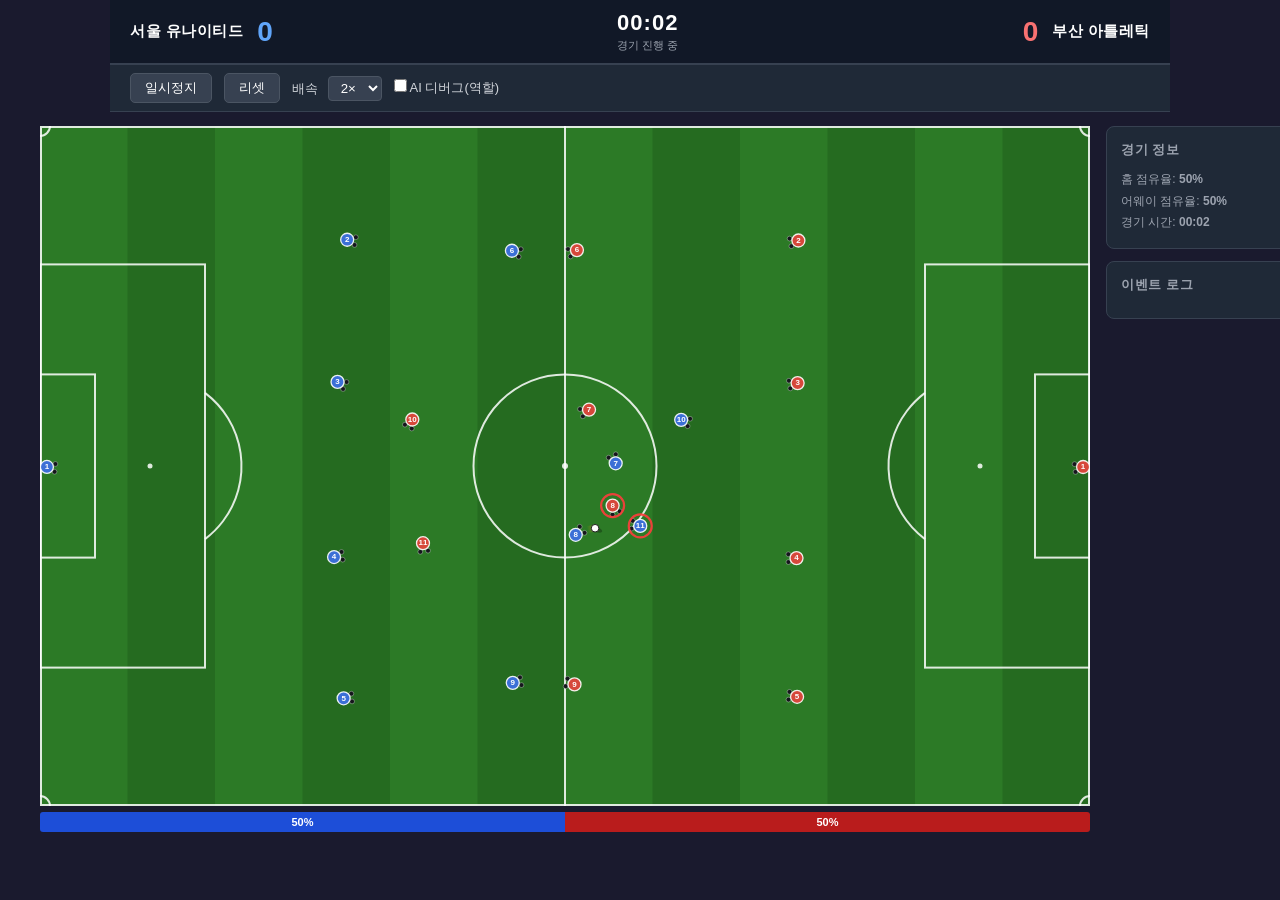
==== commit f9e058aa: "fix(match-engine): 5대 핵심 버그 수정 — 패싱·GK 면역·수비 동상·아이스스케이팅 [버그 1] _decideBallAction 유틸리티 수식 → 우선순위 로직으로" ====
--- a/football-match-engine/index.html
+++ b/football-match-engine/index.html
@@ -223,7 +223,7 @@
 const PR_DEF_NORM_MAX    = 0.50; // 압박 시 수비 라인 상한
 
 // ── 공수 전환 (Transition) 상수 ────────────────────────────────────────────
-const TR_DURATION        = 4.0;  // 전환 완충 전체 시간 (초) — 이 시간 동안 진형 LERP
+const TR_DURATION        = 1.5;  // [버그 수정] 전환 완충 전체 시간 (초) — 4.0→1.5로 단축하여 수비수 동상 현상 방지
 const TR_REACT_MIN       = 0.2;  // 최소 반응 딜레이 (초, 능력치 최상 선수)
 const TR_REACT_MAX       = 1.5;  // 최대 반응 딜레이 (초, 능력치 최하 선수)
 const TR_GEGENPRESS_N    = 2;    // 수비 전환 시 즉각 압박(게겐프레싱) 선수 수
@@ -694,7 +694,17 @@
     // 수비 상황 + pressing 설정 켜짐 + 볼이 pressingThreshold 이상 전진했을 때 발동.
     // 단, 상대 GK가 볼을 소유 중이면 압박을 발동하지 않는다:
     //   → GK 배급 대기 중에 라인이 과도하게 올라가면 뒷공간이 열리기 때문.
-    const ballOwnerIsOppGK = ball.owner?.role === 'GK' && ball.owner.team !== null && !weHaveBall;
+    // [버그 수정] GK 면역 조건: GK가 자기 페널티 박스 안에 있을 때만 압박 억제
+    // 박스 밖으로 나온 GK는 일반 선수처럼 취급하여 라인 붕괴(모세 효과) 방지
+    const oppGKOwner = ball.owner?.role === 'GK' && ball.owner.team !== null && !weHaveBall ? ball.owner : null;
+    let ballOwnerIsOppGK = false;
+    if (oppGKOwner) {
+      const gp = oppGKOwner.position;
+      const halfW = PEN_BOX_W / 2;
+      const inY = gp.y >= CY - halfW && gp.y <= CY + halfW;
+      const inX = oppGKOwner.team.attackingDir === 1 ? gp.x <= PEN_BOX_L : gp.x >= PITCH_LEN - PEN_BOX_L;
+      ballOwnerIsOppGK = inY && inX;
+    }
     const pressingActive = !weHaveBall
       && !ballOwnerIsOppGK
       && this.tactics.pressing
@@ -1765,7 +1775,16 @@
         player.kickTimer += dt;
         if (player.kickTimer < GK_HOLD_DELAY) { player.state = 'GK_GUARD'; return; }
         const plan = this._findPassPlan(player, oppTeam);
-        if (plan) { player._passPlan = plan; player.state = 'PASSING'; }
+        // [버그 수정] GK 숏패스 볼 점유권 상실 방지: 수신자 근처 6m 이내 수비수가 있으면
+        // 패스 대신 클리어런스 강제 — 위험 지역 숏패스로 인한 턴오버 방지
+        let planSafe = false;
+        if (plan) {
+          const nearOppCount = oppTeam.players.filter(o =>
+            o.role !== 'GK' && o.position.sub(plan.targetPosition).length() < 6
+          ).length;
+          planSafe = nearOppCount === 0;
+        }
+        if (planSafe) { player._passPlan = plan; player.state = 'PASSING'; }
         else { player._clearanceTarget = oppGoalC; player.state = 'PASSING'; }
         return;
       }
@@ -1788,9 +1807,23 @@
 
     // [수비 버그 수정] 전역 근접 태클 예외: 역할과 무관하게 볼 소유 적이 TACKLE_RADIUS 이내면
     // 무조건 TACKLING — HOLD_LINE·MARKER 등이 공 바로 옆에서 구경하는 현상 방지
+    // [버그 수정] GK 면역 예외: GK가 자기 페널티 박스 밖으로 나온 경우 태클 허용
     if (this.ball.owner && this.ball.owner.team === oppTeam) {
-      if (player.position.sub(this.ball.owner.position).length() <= TACKLE_RADIUS) {
+      const bOwner = this.ball.owner;
+      const isOppGKInBox = bOwner.role === 'GK' && this._isInOwnPenaltyBox(bOwner);
+      if (!isOppGKInBox && player.position.sub(bOwner.position).length() <= TACKLE_RADIUS) {
         player.state = 'TACKLING';
+        return;
+      }
+    }
+
+    // [버그 수정] 8m 절대 추격 오버라이드: RECOVER 또는 HOLD_LINE 역할이라도
+    // 볼 소유 적이 8m 이내면 CHASING — 이 범위에서 RUNNING 유지 시 동상(Statue) 현상 발생
+    if (this.ball.owner && this.ball.owner.team === oppTeam) {
+      const distToBallOwner = player.position.sub(this.ball.owner.position).length();
+      if (distToBallOwner <= 8 &&
+          (player.transitionRole === 'RECOVER' || player.roleAssignment === 'HOLD_LINE')) {
+        player.state = 'CHASING';
         return;
       }
     }
@@ -1823,35 +1856,49 @@
     player.state = 'RUNNING';
   }
 
-  /** 공 소유자의 PASS/SHOOT/DRIBBLE/HOLD 선택을 하나의 유틸리티로 결정한다. */
+  /** 공 소유자의 PASS/SHOOT/DRIBBLE 선택을 우선순위 기반으로 결정한다.
+   * [버그 수정] 기존 유틸리티 수식이 복잡하여 DRIBBLE이 거의 항상 선택되던 문제를 수정:
+   *   SHOOT(슈팅 가능) → PASS(패스 플랜 존재) → DRIBBLE(기본) 순서로 단순화.
+   */
   _decideBallAction(player, oppTeam, oppGoalC) {
     const now = this.matchTime;
+
+    // 커밋 시간 내에는 재평가 생략 (드리블 중 수비가 바짝 붙으면 즉시 재평가)
+    if (player.actionDecision && now < player.actionCommitUntil) {
+      const nearestOppNow = oppTeam.players.filter(p => p.role !== 'GK')
+        .reduce((d,p) => Math.min(d, p.position.sub(player.position).length()), Infinity);
+      if (player.actionDecision === 'DRIBBLE' && nearestOppNow < 1.1) player.actionCommitUntil = now;
+      else return;
+    }
+    if (now - player.lastActionEvalAt < ACTION_DECISION_INTERVAL && player.actionDecision) return;
+    player.lastActionEvalAt = now;
+
     const distToGoal = oppGoalC.sub(player.position).length();
-    const nearestOpp = oppTeam.players.filter(p => p.role !== 'GK').reduce((d,p)=>Math.min(d,p.position.sub(player.position).length()), Infinity);
-    const forward = Vector2D.fromAngle(player.facingAngle || (player.team.attackingDir===1?0:Math.PI));
-    const goalDir = oppGoalC.sub(player.position).normalize();
-    const openAhead = Math.max(0, forward.x * goalDir.x + forward.y * goalDir.y) * 18 + Math.min(nearestOpp, 8) * 2;
+    const shotClear  = this._isPathClear(player.position, oppGoalC, oppTeam);
+
+    // [버그 수정] 우선순위 1: 슈팅 가능 거리 + 시야 확보 시 즉시 SHOOT
+    if (distToGoal <= SHOOT_DIST && shotClear) {
+      player.actionDecision     = 'SHOOT';
+      player.actionStartedAt    = now;
+      player.actionCommitUntil  = now;
+      return;
+    }
+
+    // [버그 수정] 우선순위 2: 유효한 패스 플랜이 있으면 PASS
     const passPlan = this._findPassPlan(player, oppTeam);
-    const shotClear = this._isPathClear(player.position, oppGoalC, oppTeam);
-    const progressed = player.dribbleStartPosition ? Math.max(0, (player.position.x-player.dribbleStartPosition.x) * player.team.attackingDir) : 0;
-    const shootUtility = (distToGoal < 27 ? (27-distToGoal)*3 : -20) + (shotClear ? 35 : -12) + (progressed >= 5 ? 18 : 0) - Math.max(0, 2.5-nearestOpp)*8;
-    const passUtility = passPlan ? passPlan.utility - Math.max(0, nearestOpp-5)*0.5 : -40;
-    const dribbleUtility = openAhead + Math.max(0, nearestOpp-2)*2 + player.attrs.control*0.22 - (nearestOpp < 1.6 ? 28 : 0) + (distToGoal < 30 ? 10 : 0);
-    const holdUtility = (nearestOpp < 3 ? 14 : 2) + (passPlan ? 5 : 0) - (nearestOpp < 1.2 ? 20 : 0);
-    const utilities={PASS:passUtility,SHOOT:shootUtility,DRIBBLE:dribbleUtility,HOLD:holdUtility};
-    if (player.actionDecision && now < player.actionCommitUntil) {
-      if (player.actionDecision === 'DRIBBLE' && nearestOpp < 1.1) player.actionCommitUntil=now;
-      else return;
-    }
-    if (now-player.lastActionEvalAt < ACTION_DECISION_INTERVAL && player.actionDecision) return;
-    player.lastActionEvalAt=now;
-    let best='DRIBBLE', bestV=-Infinity;
-    for (const [a,v] of Object.entries(utilities)) if (v>bestV){bestV=v;best=a;}
-    player.actionDecision=best;
-    player.actionStartedAt=now;
-    player.actionCommitUntil=now+(best==='DRIBBLE'?Math.min(DRIBBLE_MAX_COMMIT,DRIBBLE_MIN_COMMIT+Math.random()*0.6):best==='HOLD'?HOLD_MIN_COMMIT:0);
-    if (best==='DRIBBLE' && !player.dribbleStartPosition) { player.dribbleStartPosition=player.position.clone(); player.dribbleDistance=0; }
-    if (best==='PASS') player._passPlan=passPlan;
+    if (passPlan) {
+      player.actionDecision    = 'PASS';
+      player._passPlan         = passPlan;
+      player.actionStartedAt   = now;
+      player.actionCommitUntil = now;
+      return;
+    }
+
+    // [버그 수정] 우선순위 3: 기본값은 DRIBBLE
+    player.actionDecision    = 'DRIBBLE';
+    player.actionStartedAt   = now;
+    player.actionCommitUntil = now + Math.min(DRIBBLE_MAX_COMMIT, DRIBBLE_MIN_COMMIT + Math.random() * 0.6);
+    if (!player.dribbleStartPosition) { player.dribbleStartPosition = player.position.clone(); player.dribbleDistance = 0; }
   }
 
   // ── 상태 메서드들 ─────────────────────────────────────────────
@@ -2463,6 +2510,19 @@
    * @param {number}   blockDist - 차단 판정 최소 거리 (기본값: PASS_BLOCK_DIST)
    * @returns {boolean} true = 경로 열림, false = 경로 차단됨
    */
+
+  /** [버그 수정] GK가 자기 팀 페널티 박스 내부에 있는지 판정한다.
+   * 페널티 박스 밖으로 나온 GK는 일반 필드 플레이어처럼 태클·추격 허용.
+   */
+  _isInOwnPenaltyBox(gkPlayer) {
+    const pos = gkPlayer.position;
+    const halfW = PEN_BOX_W / 2; // 20.16m
+    if (pos.y < CY - halfW || pos.y > CY + halfW) return false;
+    // attackingDir === 1: 오른쪽 공격 → 자기 골은 왼쪽(x=0) 쪽
+    if (gkPlayer.team.attackingDir === 1) return pos.x <= PEN_BOX_L;
+    return pos.x >= PITCH_LEN - PEN_BOX_L;
+  }
+
   _isPathClear(startPos, endPos, oppTeam, blockDist = PASS_BLOCK_DIST) {
     const seg      = endPos.sub(startPos);  // A→B 선분 벡터
     const segLenSq = seg.dot(seg);          // |AB|² (나눗셈 최적화)
@@ -2648,7 +2708,7 @@
     // ━━ 수평 마찰 감속 (Constant Deceleration / Rolling Resistance) ━━━━━━
 
     // ① 속력(스칼라) 계산: speed = √(vx² + vy²)  [피타고라스]
-    const speed = ball.speed();
+    let speed = ball.speed();
 
     // ── 버그 수정 4: 슈팅(isShot=true)일 때 마찰 계수 감소 ──
     // 파워 슈팅이 끝까지 빠르게 날아가도록 공기/지면 저항 낮��
@@ -2659,6 +2719,11 @@
     const frictionCoeff = isPowerShot
       ? baseFriction * 0.5    // 슈팅: 마찰 50%로 감소 (더 멀리, 더 빠르게)
       : baseFriction;         // 일반 패스/드리블: 기존 마찰 유지
+
+    // [버그 수정] 지수 감속(Exponential Drag) 적용: 아이스 스케이팅 효과(공이 너무 오래 구르는 현상) 방지
+    // 선형 마찰만으로는 저속 구간에서 공이 거의 멈추지 않아 현실감이 낮아지는 문제를 보완
+    ball.velocity = ball.velocity.scale(0.975);
+    speed = ball.velocity.length(); // 지수 감속 후 속력 재계산
 
     // ④ 완전 정지 조건: 속력이 이번 프레임 감속량 이하이면 즉시 0으로 고정
     if (speed <= frictionCoeff * dt) {
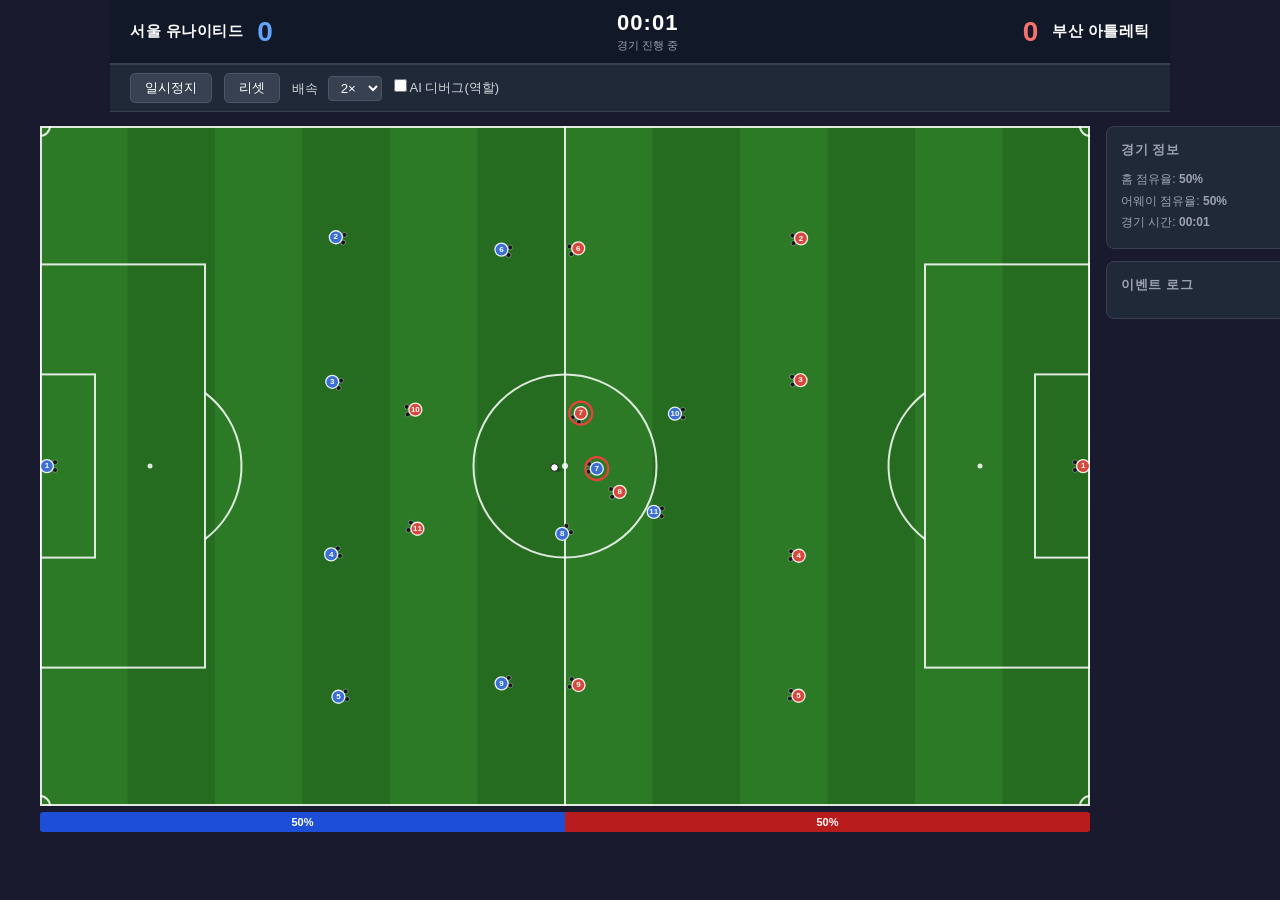
==== commit 7bafe1c5: "Fix player swarming and passing issues - Reduce pressing radius (PR_CHASE_RADIUS 22→18) and increase" ====
--- a/football-match-engine/index.html
+++ b/football-match-engine/index.html
@@ -188,7 +188,7 @@
 const KICK_SPREAD = Math.PI / 24;  // ��� 각도 오차 (±라디안)
 const TETHER_R    = 20;
 // ── 실제 플레이 의사결정 / 재시작 ──
-const ACTION_DECISION_INTERVAL = 0.22;
+const ACTION_DECISION_INTERVAL = 0.18;  // 의사결정 주기 단축: 0.22→0.18로 더 빠른 반응
 const DRIBBLE_MIN_COMMIT = 0.85;
 const DRIBBLE_MAX_COMMIT = 1.80;
 const HOLD_MIN_COMMIT = 0.45;
@@ -217,10 +217,10 @@
 
 // ── 전방 압박 (Pressing Trigger) 상수 ─────────────────────────────────────
 const PR_PRESS_N         = 1;    // 동시 압박 최대 선수 수 (1번: 직진, 2·3번: 측면 에워싸기)
-const PR_CHASE_RADIUS    = 22;   // 이 거리 이내 수비수만 압박자 후보로 선정 (m)
-const PR_FLANK_ANGLE     = 0.0; // 2·3번 압박자의 측면 오프셋 각도 (라디안, ≈23°)
-const PR_DEF_NORM_BOOST  = 0.40; // 압박 시 defLineNorm 목표 = min(0.50, 0.35 + bp*이값)
-const PR_DEF_NORM_MAX    = 0.50; // 압박 시 수비 라인 상한
+const PR_CHASE_RADIUS    = 18;   // 이 거리 이내 수비수만 압박자 후보로 선정 (m) - 축소: 22→18
+const PR_FLANK_ANGLE     = 0.4;  // 2·3번 압박자의 측면 오프�� 각도 (라디안, ≈23°)
+const PR_DEF_NORM_BOOST  = 0.35; // 압박 시 defLineNorm 목표 = min(0.50, 0.35 + bp*이��) - 축소: 0.40→0.35
+const PR_DEF_NORM_MAX    = 0.48; // 압박 시 수비 라인 상한 - 축소: 0.50→0.48
 
 // ── 공수 전환 (Transition) 상수 ────────────────────────────────────────────
 const TR_DURATION        = 1.5;  // [버그 수정] 전환 완충 전체 시간 (초) — 4.0→1.5로 단축하여 수비수 동상 현상 방지
@@ -1333,12 +1333,13 @@
       // kickLockTimer > 0 동안 키커가 자신의 공을 쫓아가는 현상 방지
       const kicker = this.ball.kickLockTimer > 0 ? this.ball.kicker : null;
 
-      // 루즈볼 추적자: 공 소유자 없을 때 팀 내 최근접 선수 1명
+// 루즈볼 추적자: 공 소유자 없을 때 팀 내 최근접 선수 1명만 선정
       // 패스 진행 중일 때는 같은 팀 동료(수신자 후보)를 우선 추적하도록 개선
       let chaser = null;
       if (!this.ball.owner) {
         const candidates = team.players
-          .filter(p => p !== kicker) // ���락 중인 키커 제외
+          .filter(p => p !== kicker) // ����� ���� 중인 키커 제외
+          .filter(p => p.role !== 'GK') // GK는 루즈볼 추적 제외
           .map(p => ({ player: p, dist: p.position.sub(this.ball.position).length() }))
           .sort((a, b) => a.dist - b.dist);
         // 패스 팀이 있고 같은 팀이면(패스 수신 상황) 가장 가까운 동료 우선
@@ -1814,15 +1815,18 @@
       if (!isOppGKInBox && player.position.sub(bOwner.position).length() <= TACKLE_RADIUS) {
         player.state = 'TACKLING';
         return;
-      }
+    }
     }
 
     // [버그 수정] 8m 절대 추격 오버라이드: RECOVER 또는 HOLD_LINE 역할이라도
     // 볼 소유 적이 8m 이내면 CHASING — 이 범위에서 RUNNING 유지 시 동상(Statue) 현상 발생
+    // PRIMARY_PRESSER만 허용하도록 제한
     if (this.ball.owner && this.ball.owner.team === oppTeam) {
       const distToBallOwner = player.position.sub(this.ball.owner.position).length();
+      const isPrimaryPresser = player.roleAssignment === 'PRIMARY_PRESSER';
       if (distToBallOwner <= 8 &&
-          (player.transitionRole === 'RECOVER' || player.roleAssignment === 'HOLD_LINE')) {
+          (player.transitionRole === 'RECOVER' || player.roleAssignment === 'HOLD_LINE') &&
+          isPrimaryPresser) {
         player.state = 'CHASING';
         return;
       }
@@ -1840,11 +1844,17 @@
         }
         break;
       }
+      case 'SECONDARY_COVER':
+      case 'PASS_BLOCKER':
+        // 세컨더리 커버/패스 블로커는 볼 소유자에게 접근하지만 CHASING 상태 대신 RUNNING으로 위치 유지
+        if (this.ball.owner && this.ball.owner.team === oppTeam) {
+          player.state = 'RUNNING';
+          return;
+        }
+        break;
       case 'MARKER':
         if (player._markAssignee) { player._markTarget = player._markAssignee; player.state = 'MARKING'; return; }
         break;
-      case 'SECONDARY_COVER':
-      case 'PASS_BLOCKER':
       case 'HOLD_LINE':
       case 'REST_DEFENDER':
       case 'PASS_SUPPORT':
@@ -1894,13 +1904,55 @@
       return;
     }
 
-    // [버그 수정] 우선순위 3: 기본값은 DRIBBLE
-    player.actionDecision    = 'DRIBBLE';
+    // [버그 수정] 우선순위 3: 압박받고 있으면 패스 시도 강제 (드리블 대신)
+    const nearestOppDist = oppTeam.players.filter(p => p.role !== "GK")
+      .reduce((d, p) => Math.min(d, p.position.sub(player.position).length()), Infinity);
+    if (nearestOppDist < 4.0) {
+      // 가까운 수비수가 있으면 백패스/측면패스라도 시도
+      const fallbackPass = this._findAnyPassOption(player, oppTeam);
+      if (fallbackPass) {
+        player.actionDecision    = "PASS";
+        player._passPlan         = fallbackPass;
+        player.actionStartedAt   = now;
+        player.actionCommitUntil = now;
+        return;
+      }
+    }
+
+    // [버그 수정] 우선순위 4: 기본��은 DRIBBLE (단, 압박 시 짧은 커��)
+    player.actionDecision    = "DRIBBLE";
     player.actionStartedAt   = now;
     player.actionCommitUntil = now + Math.min(DRIBBLE_MAX_COMMIT, DRIBBLE_MIN_COMMIT + Math.random() * 0.6);
     if (!player.dribbleStartPosition) { player.dribbleStartPosition = player.position.clone(); player.dribbleDistance = 0; }
   }
 
+  /** 패스 플랜이 없을 때 대체 패스 ��션 탐색 (백패스/측면패스 포함) */
+  _findAnyPassOption(player, oppTeam) {
+    const mates = player.team.players.filter(p => p !== player && p.role !== "GK");
+    if (mates.length === 0) return null;
+
+    const dir = player.team.attackingDir;
+    let best = null, bestScore = -Infinity;
+
+    for (const mate of mates) {
+      const dist = mate.position.sub(player.position).length();
+      if (dist < 3 || dist > ATTR_VISION_MAX) continue;
+      if (!this._isPathClear(player.position, mate.position, oppTeam)) continue;
+
+      // 골 방향 가중치 낮�� (백패스 허용)
+      const forward = (mate.position.x - player.position.x) * dir;
+      let minOpp = Infinity;
+      for (const o of oppTeam.players) {
+        if (o.role === "GK") continue;
+        minOpp = Math.min(minOpp, o.position.sub(mate.position).length());
+      }
+      const score = forward * 0.5 + Math.min(minOpp, 8) * 3 - dist * 0.7;
+      if (score > bestScore) { bestScore = score; best = { receiver: mate, targetPosition: mate.position.clone(), utility: score, passDistance: dist }; }
+    }
+    return best;
+  }
+
+  // ── 상태 메서드들 ─────────────────────────────────────────────
   // ── 상태 메서드들 ─────────────────────────────────────────────
 
   /**
@@ -3404,7 +3456,6 @@
   }
 }
 
-
 // ================================================================
 //  SECTION 9: GameLoop
 //  requestAnimationFrame 기반 60fps 루프.
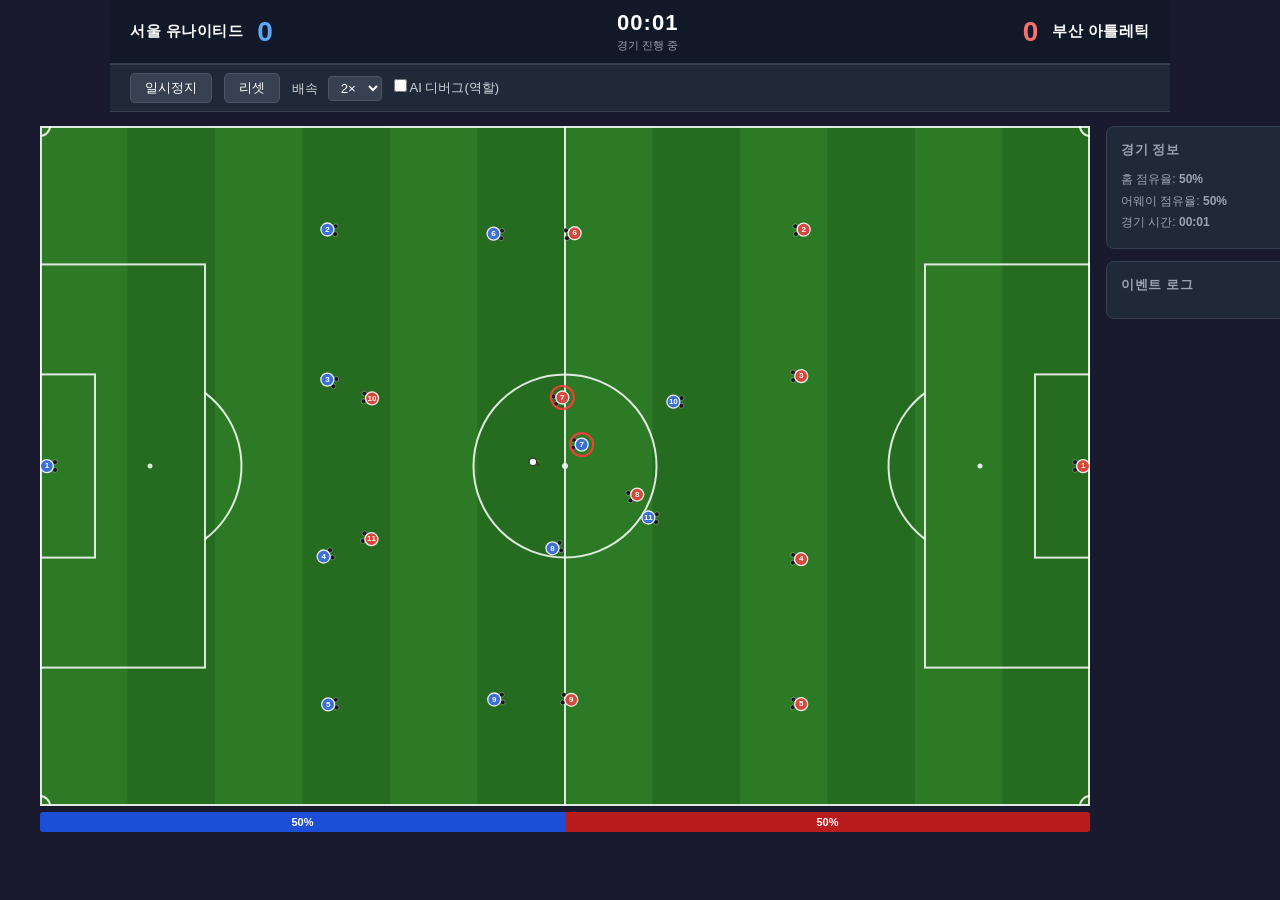
==== commit 3c0ea69e: "Implement zone defense, increase pass frequency, soften ball friction - Zone defense: _assignMarkers" ====
--- a/football-match-engine/index.html
+++ b/football-match-engine/index.html
@@ -155,7 +155,7 @@
 
 // ── 볼 물리 ──
 const BALL_RADIUS    = 0.38;   // m (실제보다 시각적으로 살짝 크게)
-const BALL_FRICTION  = 7.5;    // 지면 감속도 (m/s²) — 잔디 마찰
+const BALL_FRICTION  = 5.0;    // 지면 감속도 (m/s²) — 잔디 마찰 (기존 7.5 → 5.0: 과감속 완화)
 const BALL_MAX_SPEED = 28;     // 최고 속도 상한 (m/s ≈ 100 km/h)
 const BALL_BOUNCE    = 0.55;   // 경계(터치라인/골라인) 수평 반사 에너지 보존율
 const BALL_BOUNCE_Z  = 0.35;   // 지면 수직 바운스 에너지 보존율 (Z축) — 낮을수록 덜 튕김
@@ -165,7 +165,7 @@
 const GRAVITY        = 9.8;    // 중력 가속도 (m/s²)
 const PLAYER_HEIGHT  = 1.8;    // 선수 키 (m) — 이 높이 이상이면 공중볼로 소유 불가
 const LOFT_DIST      = 20;     // 이 거리(m) 이상 킥은 로빙(lofted) 패스로 처리 (20m → 단거리는 땅볼)
-const SHOOT_DIST     = 25;     // 이 거리(m) 이내 + 마땅한 패스 대상 없으면 슈팅
+const SHOOT_DIST     = 22;     // 이 거리(m) 이내 + 마땅한 패스 대상 없으면 슈팅 (25→22: 근거리 슈팅만)
 
 // ── 충돌 물리 ──
 const PLAYER_RADIUS        = 0.50;  // 선수 충돌 반경 (m)
@@ -202,13 +202,13 @@
 
 // ── Formation Manager 상수 (Tactical Compactness) ──
 const FM_DEF_NORM_ATT_MIN = 0.28; // 공격 시 수비 라인 최소 높이 (자기골 기준 비율)
-const FM_DEF_NORM_ATT_MAX = 0.55; // 공격 시 수비 라인 최대 높이 (볼이 전진할수록 높아짐)
+const FM_DEF_NORM_ATT_MAX = 0.50; // 공격 시 수비 라인 최대 높이 (볼이 전진할수록 높아짐) — 0.55→0.50
 const FM_DEF_NORM_DEF_MIN = 0.20; // 수비 시 수비 라인 최소 높이 (자기 박스 앞)
-const FM_DEF_NORM_DEF_MAX = 0.40; // 수비 시 수비 라인 최대 높이 (하프라인 직전)
-const FM_LINE_GAP_ATT     = 18;   // 공격 시 라인 간격 축소: 컴��트한 빌드업 지원 (기존 20 → 18)
-const FM_LINE_GAP_DEF     = 13;   // 수비 시 라인 간격 축소: 블록 더 압축 (기존 15 → 13)
-const FM_HORIZ_SHIFT_ATT  = 3;    // 공격 시 가로 시프트 감소: 측면 폭 유지 (기존 4 → 3)
-const FM_HORIZ_SHIFT_DEF  = 6;    // 수비 시 가로 시프트 감소: 과도한 중앙 ��림 방지 (기존 7 → 6)
+const FM_DEF_NORM_DEF_MAX = 0.38; // 수비 시 수비 라인 최대 높이 (하프라인 직전) — 0.40→0.38
+const FM_LINE_GAP_ATT     = 20;   // 공격 시 라인 간격: 컴팩트한 빌드업 지원 (18→20)
+const FM_LINE_GAP_DEF     = 15;   // 수비 시 라인 간격: 블록 압축 (13→15)
+const FM_HORIZ_SHIFT_ATT  = 4;    // 공격 시 가로 시프트: 측면 폭 유지 (3→4)
+const FM_HORIZ_SHIFT_DEF  = 7;    // 수비 시 가로 시프트: 과도한 중앙 숌림 방지 (6→7)
 
 // ── Offside Trap 상수 ──────────────────────────────────────────────────────
 const OT_DEF_NORM_MIN       = 0.43; // 오프사이드 트랩 발동 시 수비 라인 최소 높이 비율
@@ -233,7 +233,7 @@
 const TACKLE_RADIUS   = 5;     // 이 거리 이내 볼 소유 적 → TACKLING 상태 진입 (m)
 const TACKLE_EXEC_R   = 1.4;   // 이 거리 이하에서 태클 성공 확률 계산 실행 (m)
 const TACKLE_BASE_P   = 0.40;  // 태클 기본 성공 확률 (0~1)
-const PASS_BLOCK_DIST = 2.0;   // 패스 경로 차단 판정 거리 (m) — 수비수가 이 거리 내에 있으면 경로 차단으로 판정
+const PASS_BLOCK_DIST = 1.5;   // 패스 경로 차단 판정 거리 (m) — 수비수가 이 거리 내에 있으면 경로 차단으로 판정 (기존 2.0 → 1.5: 패스 빈도 향상)
 const OPEN_SPACE_R    = 4.0;   // 오픈 스페이스 판정 반경 (m) — 이 반경 내 수비수 없으면 오픈 포지션
 
 // ── Role Assignment Layer 상수 ──────────────────────────────────────────
@@ -252,13 +252,13 @@
 // ── 오프더볼 조향 힘 (Off-the-ball Steering Forces) ──
 // 공격 상황 RUNNING 선수에게 합산 적용되는 7개 파라미터.
 // 숫자가 클수록 해당 힘의 영향력이 커진다. 각 힘은 단위��터 × 가중치로 계산된다.
-const OTB_BASE_W  = 2.5;  // 기본 포지션 유지 힘 대폭 강화: 존(Zone) 유지 및 진형 붕괴 방지 (기존 1.0 → 2.5)
-const OTB_EVADE_W = 0.8;  // 수비수 회피 힘 가중치 (공간 창출)
-const OTB_EVADE_R = 5.0;  // 수비수 회피 감지 반경 (m) — 이 거리 내 적을 밀어낸다
-const OTB_SEP_W   = 1.2;  // 동료 간격 유지 힘 대폭 강화: ����침 방지 (기존 0.5 → 1.2)
-const OTB_SEP_R   = 4.5;  // 동료 간격 유지 반경 확대: 더 넓은 개인 공간 확보 (기존 3.0 → 4.5)
-const OTB_LANE_W  = 0.9;  // 패스 길 열어주기 힘 가중치 (새 패스 각도 창출)
-const OTB_RUN_W   = 0.7;  // 침투 움직임 힘 가중치 (공격수 전용 전진 돌파)
+const OTB_BASE_W  = 2.0;  // 기본 포지션 유지 힘 강화: 존(Zone) 유지 및 진형 붕괴 방지 (기존 1.0 → 2.0)
+const OTB_EVADE_W = 1.0;  // 수비수 회피 힘 가중치 (공간 창출) — 빈 공간으로 더 적극 이탈
+const OTB_EVADE_R = 6.0;  // 수비수 회피 감지 반경 (m) — 이 거리 내 적을 밀어낸다
+const OTB_SEP_W   = 1.5;  // 동료 간격 유지 힘 강화: 뭉침 방지 (기존 0.5 → 1.5)
+const OTB_SEP_R   = 5.5;  // 동료 간격 유지 반경 확대: 더 넓은 개인 공간 확보 (기존 3.0 → 5.5)
+const OTB_LANE_W  = 1.2;  // 패스 길 열어주기 힘 가중치 (새 패스 각도 창출)
+const OTB_RUN_W   = 0.8;  // 침투 움직임 힘 가중치 (공격수 전용 전진 돌파)
 
 // ── 경기 ──
 const MATCH_DUR   = 90 * 60;   // 90분 (초)
@@ -594,7 +594,7 @@
 
       // [Pressing Trigger]: 볼이 설정 구역을 넘으면 팀 블록을 전진시켜 에워싼다.
       pressing:          true,  // 압박 전술 활성화 여부
-      pressingThreshold: 0.50,  // 발동 볼 전진도 임계값 (0~1, 0.5 = 하프라인)
+      pressingThreshold: 0.58,  // 발동 볼 전진도 임계값 (0~1, 0.5 = 하프라인)
 
       // TODO [Defensive Line Height]: 수동 라인 높이 고정 오버라이드.
       //   defensiveLineHeight: null,
@@ -1514,12 +1514,17 @@
   }
 
   /**
-   * 그리디 마킹 배정: 위험도 내림차순 상대에게, 아직 마킹을 배정받지 못한
-   * 가장 가까운 수비 역할(CB/LB/RB/CM) 선수를 매칭한다. 같은 상대를 여러 명이
-   * 동시에 마킹하지 않도록 usedOpp/이미 배정된 선수를 제외한다.
+   * 지역방어(Zone Defense) 기반 마킹 배정.
+   * 모든 상대를 개인 마킹하면 선수들이 볼 주변으로 몰려 벌떼 축구가 되므로,
+   * 다음 조건을 만족하는 위험 상대에 한해 제한된 인원만 마킹한다:
+   *   - 최대 MAX_MARKERS명 (3명) 이하
+   *   - 우리 진영(자기 골문 기준 PITCH_LEN*0.55 이내)에 들어온 상대만
+   * 나머지 수비수는 HOLD_LINE — 포메이션 구역(Zone)을 지키며 지역방어를 수행한다.
    */
   _assignMarkers(team, oppTeam, ctx, candidates) {
     ctx.markers = [];
+    const MAX_MARKERS = 3;   // 동시 개인 마킹 최대 인원 — 나머지는 지역방어
+    const ownGoalX = team.attackingDir === 1 ? 0 : PITCH_LEN;
     const markable = oppTeam.players.filter(p => p.role !== 'GK' && p !== this.ball.owner);
     const ranked = markable
       .map(o => ({ opp: o, danger: this._opponentDanger(o, team) }))
@@ -1527,12 +1532,18 @@
 
     const defenders = candidates.filter(p => ['CB', 'LB', 'RB', 'CM'].includes(p.role));
     const usedOpp = new Set();
+    const usedDef = new Set();
 
     for (const { opp } of ranked) {
+      if (usedOpp.size >= MAX_MARKERS) break;
       if (usedOpp.has(opp.id)) continue;
+      // 자기 진영에 침투한 상대만 마킹 — 멀리 있는 상대는 존 기반으로 대응
+      const distToOwnGoal = Math.abs(opp.position.x - ownGoalX);
+      if (distToOwnGoal > PITCH_LEN * 0.55) continue;
+
       let best = null, bestD = MARKING_RADIUS * 1.8;
       for (const def of defenders) {
-        if (def._markAssignee) continue;
+        if (usedDef.has(def.id)) continue;
         const d = def.position.sub(opp.position).length();
         if (d < bestD) { bestD = d; best = def; }
       }
@@ -1541,9 +1552,11 @@
         this._commitRole(best, 'MARKER');
         ctx.markers.push({ defender: best, opponent: opp });
         usedOpp.add(opp.id);
-      }
-    }
-
+        usedDef.add(best.id);
+      }
+    }
+
+    // 마킹을 배정받지 못한 나머지는 HOLD_LINE — 지역방어로 포메이션 구역 유지
     for (const p of candidates) {
       if (!p._markAssignee && p.roleAssignment === 'HOLD_LINE') this._commitRole(p, 'HOLD_LINE');
     }
@@ -1904,22 +1917,18 @@
       return;
     }
 
-    // [버그 수정] 우선순위 3: 압박받고 있으면 패스 시도 강제 (드리블 대신)
-    const nearestOppDist = oppTeam.players.filter(p => p.role !== "GK")
-      .reduce((d, p) => Math.min(d, p.position.sub(player.position).length()), Infinity);
-    if (nearestOppDist < 4.0) {
-      // 가까운 수비수가 있으면 백패스/측면패스라도 시도
-      const fallbackPass = this._findAnyPassOption(player, oppTeam);
-      if (fallbackPass) {
-        player.actionDecision    = "PASS";
-        player._passPlan         = fallbackPass;
-        player.actionStartedAt   = now;
-        player.actionCommitUntil = now;
-        return;
-      }
-    }
-
-    // [버그 수정] 우선순위 4: 기본��은 DRIBBLE (단, 압박 시 짧은 커��)
+    // [패스 빈도 수정] 우선순위 3: 전방 패스가 막혀도 백패스/측면패스라도 시도 —
+    //   소유 시간을 줄여 공이 계속 돌도록 하고, 단독 드리블 남발을 방지한다.
+    const fallbackPass = this._findAnyPassOption(player, oppTeam);
+    if (fallbackPass) {
+      player.actionDecision    = "PASS";
+      player._passPlan         = fallbackPass;
+      player.actionStartedAt   = now;
+      player.actionCommitUntil = now;
+      return;
+    }
+
+    // [버그 수정] 우선순위 4: 기본은 DRIBBLE (단, 압박 시 짧은 커밋)
     player.actionDecision    = "DRIBBLE";
     player.actionStartedAt   = now;
     player.actionCommitUntil = now + Math.min(DRIBBLE_MAX_COMMIT, DRIBBLE_MIN_COMMIT + Math.random() * 0.6);
@@ -2024,11 +2033,11 @@
         }
       }
 
-      // [수비 버그 수정] 볼 쏠림 조향 힘 (Ball-Oriented Pull): 앵커 이동에 더해 공 방향으로
-      // 약한 힘(가중치 0.35)을 합산 — 지역 방어를 유지하면서도 공 주변으로 자연스럽게 밀집
+      // [지역방어 수정] 볼 쏠림 조향 힘 (Ball-Oriented Pull) 가중치 축소: 0.35→0.15
+      // — 볼 방향 당김이 강하면 전원이 볼로 몰려 벌떼 축구가 되므로 약하게만 유지.
       const toBall = this.ball.position.sub(player.position);
       const ballPullForce = toBall.length() > 1.0
-        ? toBall.normalize().scale(0.35)
+        ? toBall.normalize().scale(0.15)
         : Vector2D.zero();
 
       const moveDir = anchorDist > 0.3
@@ -2767,14 +2776,15 @@
     const isPowerShot = ball.isShot && speed > 15; // 일정 속도 이상 슈팅만 적용
     const baseFriction = ball.height > 0
       ? BALL_FRICTION * 0.4   // 공중 — 공기 저항
-      : BALL_FRICTION + Math.max(0, 3 - speed) * 0.9;        // 지면 — 저속에서 더 강한 구름 저항
+      : BALL_FRICTION + Math.max(0, 3 - speed) * 0.4;        // 지면 — 저속 구름 저항 (강도 완화: 0.9→0.4)
     const frictionCoeff = isPowerShot
       ? baseFriction * 0.5    // 슈팅: 마찰 50%로 감소 (더 멀리, 더 빠르게)
       : baseFriction;         // 일반 패스/드리블: 기존 마찰 유지
 
     // [버그 수정] 지수 감속(Exponential Drag) 적용: 아이스 스케이팅 효과(공이 너무 오래 구르는 현상) 방지
     // 선형 마찰만으로는 저속 구간에서 공이 거의 멈추지 않아 현실감이 낮아지는 문제를 보완
-    ball.velocity = ball.velocity.scale(0.975);
+    // [수정] 감쇠 계수 완화: 0.975 → 0.99 — 과도한 지수 감속이 볼을 끌어당기는 느낌을 주므로 완화
+    ball.velocity = ball.velocity.scale(0.99);
     speed = ball.velocity.length(); // 지수 감속 후 속력 재계산
 
     // ④ 완전 정지 조건: 속력이 이번 프레임 감속량 이하이면 즉시 0으로 고정
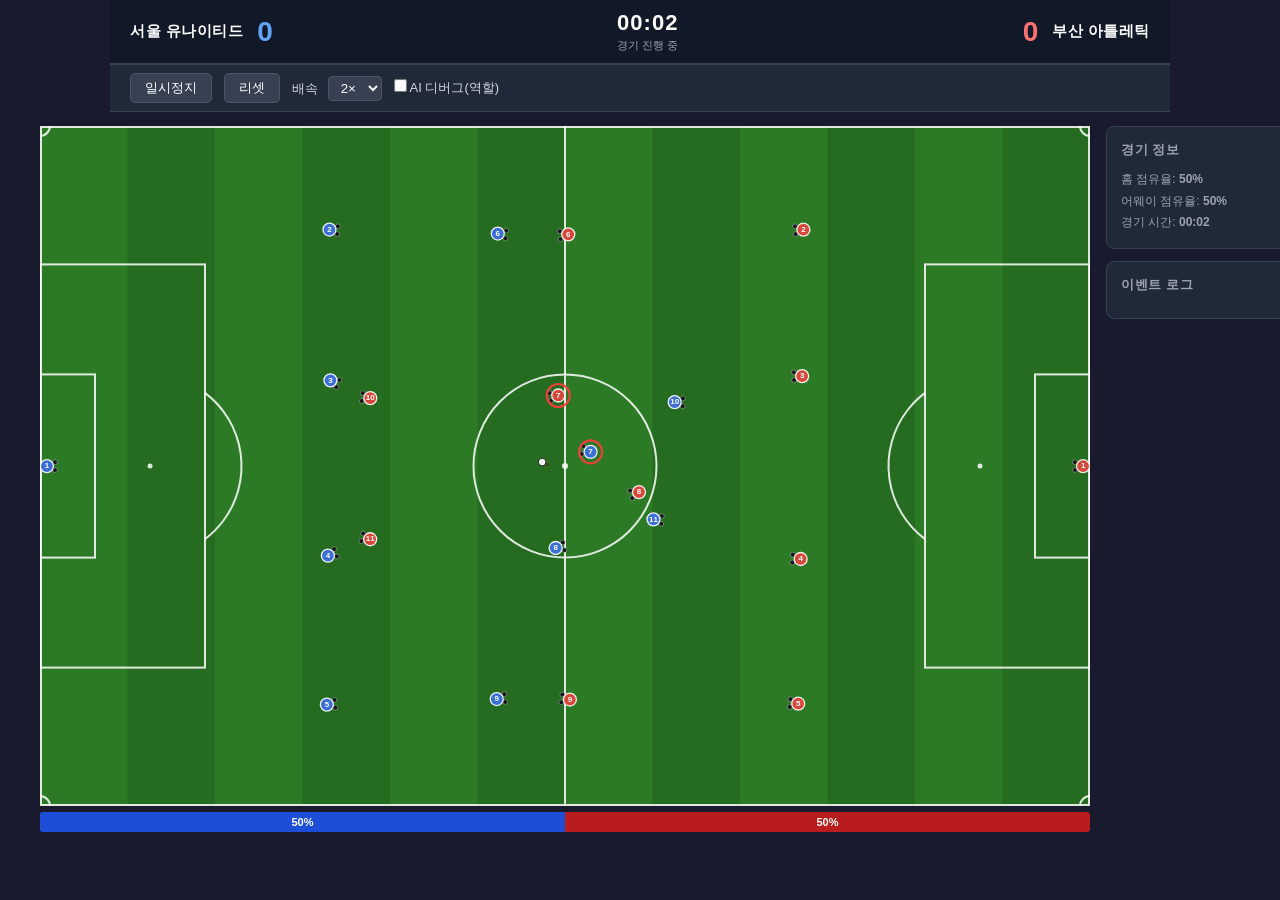
==== commit a7aa6eb8: "Delay restart repositioning and further soften ball friction - Set-piece restarts (offside, throw-in" ====
--- a/football-match-engine/index.html
+++ b/football-match-engine/index.html
@@ -155,7 +155,7 @@
 
 // ── 볼 물리 ──
 const BALL_RADIUS    = 0.38;   // m (실제보다 시각적으로 살짝 크게)
-const BALL_FRICTION  = 5.0;    // 지면 감속도 (m/s²) — 잔디 마찰 (기존 7.5 → 5.0: 과감속 완화)
+const BALL_FRICTION  = 3.5;    // 지면 감속도 (m/s²) — 잔디 마찰 (5.0 → 3.5: 더 부드러운 구름)
 const BALL_MAX_SPEED = 28;     // 최고 속도 상한 (m/s ≈ 100 km/h)
 const BALL_BOUNCE    = 0.55;   // 경계(터치라인/골라인) 수평 반사 에너지 보존율
 const BALL_BOUNCE_Z  = 0.35;   // 지면 수직 바운스 에너지 보존율 (Z축) — 낮을수록 덜 튕김
@@ -196,6 +196,7 @@
 const JOCKEY_DISTANCE = 2.2;
 const MAX_MARK_DEVIATION_FROM_ZONE = 11;
 const RESTART_PAUSE_TIME = 2.0;
+const RESTART_REPOSITION_TIME = 1.0;  // 재배치 후 재개까지 대기 시간 (s)
 const PASS_BASE_SPREAD = Math.PI / 90;
 const SHOT_BASE_SPREAD = Math.PI / 30;
         // 기본 위치 이탈 허용 최대�� (m)
@@ -1223,8 +1224,20 @@
 
     // 재시작 대기
     if (this.phase === 'RESTART_PAUSE') {
-      this.restart.timer -= dt;
-      if (this.restart.timer <= 0) this._resumeRestart();
+      const r = this.restart;
+      if (!r.repositioned) {
+        // 1단계: 경기 정지 (2초) — 이 동안엔 선수 재배치 없이 제자리 대기
+        r.timer -= dt;
+        if (r.timer <= 0) {
+          // 2단계: 2초 후 선수 재배치 후, 1초 뒤 재개
+          this._positionForRestart(r.type, r.team, r.spot, r.context);
+          r.repositioned = true;
+          r.resumeTimer = RESTART_REPOSITION_TIME;
+        }
+      } else {
+        r.resumeTimer -= dt;
+        if (r.resumeTimer <= 0) this._resumeRestart();
+      }
       return;
     }
     // 골 직후 대기
@@ -2776,15 +2789,15 @@
     const isPowerShot = ball.isShot && speed > 15; // 일정 속도 이상 슈팅만 적용
     const baseFriction = ball.height > 0
       ? BALL_FRICTION * 0.4   // 공중 — 공기 저항
-      : BALL_FRICTION + Math.max(0, 3 - speed) * 0.4;        // 지면 — 저속 구름 저항 (강도 완화: 0.9→0.4)
+      : BALL_FRICTION + Math.max(0, 3 - speed) * 0.25;        // 지면 — 저속 구름 저항 (강도 완화: 0.4→0.25)
     const frictionCoeff = isPowerShot
       ? baseFriction * 0.5    // 슈팅: 마찰 50%로 감소 (더 멀리, 더 빠르게)
       : baseFriction;         // 일반 패스/드리블: 기존 마찰 유지
 
     // [버그 수정] 지수 감속(Exponential Drag) 적용: 아이스 스케이팅 효과(공이 너무 오래 구르는 현상) 방지
     // 선형 마찰만으로는 저속 구간에서 공이 거의 멈추지 않아 현실감이 낮아지는 문제를 보완
-    // [수정] 감쇠 계수 완화: 0.975 → 0.99 — 과도한 지수 감속이 볼을 끌어당기는 느낌을 주므로 완화
-    ball.velocity = ball.velocity.scale(0.99);
+    // [수정] 감쇠 계수 완화: 0.99 → 0.995 — 지수 감속을 줄여 볼이 자연스럽게 굴러가도록
+    ball.velocity = ball.velocity.scale(0.995);
     speed = ball.velocity.length(); // 지수 감속 후 속력 재계산
 
     // ④ 완전 정지 조건: 속력이 이번 프레임 감속량 이하이면 즉시 0으로 고정
@@ -3179,10 +3192,10 @@
   _startRestart(type, team, spot, context = null) {
     if (this.phase !== 'IN_PLAY') return;
     this.phase='RESTART_PAUSE';
-    this.restart={type,team,spot:spot.clone(),timer:RESTART_PAUSE_TIME,context};
+    // [수정] 선수 재배치는 2초 정지가 끝난 뒤 수행한다. 정지 중엔 현재 위치 그대로 유지.
+    this.restart={type,team,spot:spot.clone(),timer:RESTART_PAUSE_TIME,context,repositioned:false,resumeTimer:0};
     this.ball.owner=null; this.ball.velocity=Vector2D.zero(); this.ball.height=0; this.ball.verticalVelocity=0;
     for(const p of this._allPlayers()) { p.hasBall=false; p.velocity=Vector2D.zero(); p.desiredVelocity=Vector2D.zero(); p.state='IDLE'; p.actionDecision=null; p.roleTarget=null; }
-    this._positionForRestart(type,team,spot,context);
     this.ball.position=spot.clone();
   }
 
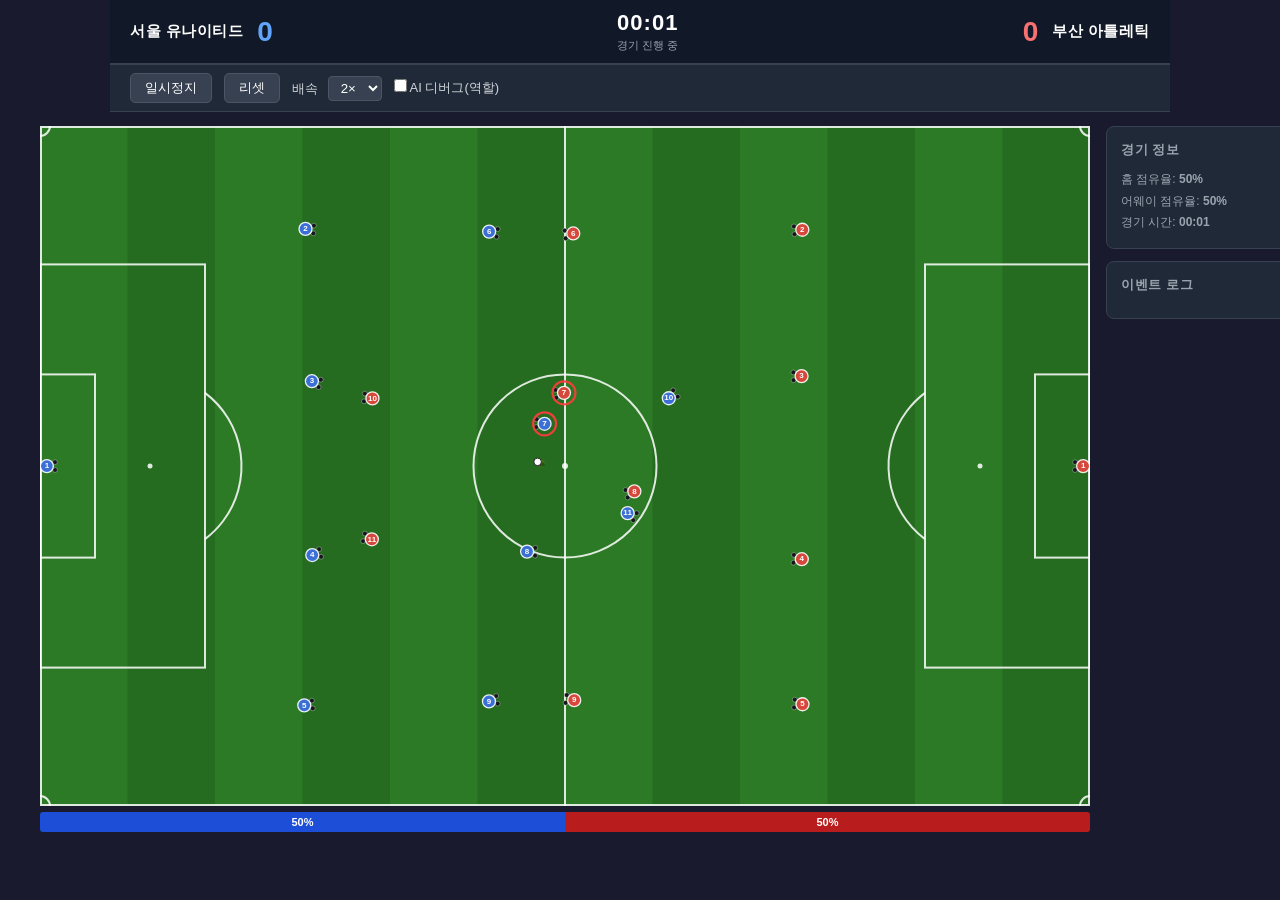
==== commit 19980ee1: "Pass to feet with trap control; GK challenges close ball-holders - Track intended pass receiver (bal" ====
--- a/football-match-engine/index.html
+++ b/football-match-engine/index.html
@@ -170,14 +170,15 @@
 // ── 충돌 물리 ──
 const PLAYER_RADIUS        = 0.50;  // 선수 충돌 반경 (m)
 const PLAYER_COL_RESTITUTION = 0.25; // 선수-선수 충돌 시 속도 교환 비율 (0=위치만, 1=완전탄성)
-const BALL_BODY_RESTITUTION  = 0.55; // 공-선수 몸통 충돌 탄성 계수
-const BALL_BODY_DRAG         = 0.30; // 선수 속도가 공에 전달되는 비율
+const BALL_BODY_RESTITUTION  = 0.25; // 공-선수 몸통 충돌 탄성 계수 (기존 0.55 → 0.25: 탁구처럼 튕기는 현상 완화)
+const BALL_BODY_DRAG         = 0.15; // 선수 속도가 공에 전달되는 비율 (기존 0.30 → 0.15)
 
 // ── 선수 AI ──
 const P_MAX_SPEED = 5.8;       // 일반 선수 최고 속도 (m/s)
 const GK_MAX_SPD       = 5.0;   // 골키퍼 최고 속도
 const GK_HOLD_DELAY    = 3.5;   // GK 볼 소유 후 배급까지 최소 대기 시간 (s)
 const GK_SAVE_RADIUS   = 3.2;   // 슈팅 선방 판정 반경 (일반 제어 반경보다 넓음, m)
+const GK_CHALLENGE_R   = 2.8;   // 볼 소유 선수에게 GK가 공을 뺏으려는 반경 (m)
 const GK_STEP_MIN      = 0.9;   // 각도 좁히기 최소 전진 깊이 — 골라인에서 이 거리 유지 (m)
 const GK_STEP_MAX      = 5.8;   // 각도 좁히기 최대 전진 깊이 (m, 페널티 스�� 근처)
 const GK_SWEEPER_DIST  = 26;    // 스위퍼 키퍼 발동 거리: 골문에서 이 범위 내 루즈볼 (m)
@@ -365,6 +366,9 @@
     this.offsideLineX   = null; // 패스 순간 2번째로 앞선 수비수 X 좌표
     this.offsidePlayers = [];   // 오프사이드 위치에 있던 공격 선수 id 배열
     this.passTeam       = null; // 패스한 팀 (수신자가 이 팀 소속이면 오프사이드 체크)
+
+    // 패스 수신자 (발밑 트래핑용) — 패스가 이 선수에게 도달하면 우선 소유권 부여
+    this.passReceiver   = null; // Player | null — 의도된 패스 수신자
   }
 
   /**
@@ -380,6 +384,7 @@
     // 지상 킥은 Z축 초기화
     this.height           = 0;
     this.verticalVelocity = 0;
+    this.passReceiver     = null;
   }
 
   /**
@@ -395,6 +400,7 @@
     this.isShot           = isShot;
     this.height           = 0.3;  // 발 차는 순간 살짝 들려 있는 상태
     this.verticalVelocity = vz;   // 위로 올라가는 초기 속도 (m/s)
+    this.passReceiver     = null;
   }
 
   /** 킥오프·골 후 공을 리셋한다 */
@@ -410,6 +416,7 @@
     this.offsideLineX     = null;
     this.offsidePlayers   = [];
     this.passTeam         = null;
+    this.passReceiver     = null;
   }
 
   speed() { return this.velocity.length(); }
@@ -1272,6 +1279,9 @@
 
     // ② 선수 이동
     for (const p of this._allPlayers()) this._movePlayer(p, dt);
+    for (const p of this._allPlayers()) {
+      if (p._challengeCooldown > 0) p._challengeCooldown = Math.max(0, p._challengeCooldown - dt);
+    }
 
     // ③ 선수 간 충돌 해소 (이동 직후에 수행해야 위치 보정이 정확하다)
     this._resolvePlayerCollisions();
@@ -2069,6 +2079,22 @@
     // ═══════════════════════════════════════════════════════════════
     // 공격 상황 — 5가지 조향 힘 합산
     // ═══════════════════════════════════════════════════════════════
+
+    // [발밑 트래핑] 의도된 패스 수신자는 공을 맞이하러 달려간다 —
+    //   패스 궤적 앞에서 정지해 발밑으로 받는다 (오프더볼 포지셔닝보다 우선).
+    if (this.ball.passReceiver === player) {
+      const toBall = this.ball.position.sub(player.position);
+      const d = toBall.length();
+      // 공이 아직 멀리 있으면 공 방향으로 전속력 접근, 가까우면 정지 대기(발밑 트래핑 준비)
+      if (d > 2.5) {
+        player.desiredVelocity = toBall.normalize().scale(player.maxSpeed * 0.85);
+        player.facingAngle     = toBall.angle();
+      } else {
+        player.desiredVelocity = Vector2D.zero();
+        player.facingAngle     = this.ball.velocity.angle();
+      }
+      return;
+    }
 
 // ─ 힘1: 기본 포지션 유지 (Base Position Force) ─────────────────
     // ��커에서 멀수록 강하게 당긴다. 가까우면 약한 힘으로 미세 조정만 수행.
@@ -2257,7 +2283,8 @@
       player._clearanceTarget = null;
     } else {
       const target = player._passPlan?.targetPosition ?? player._passTarget?.position ?? oppGoalC;
-      this._executeKick(player, target, false);
+      const receiver = player._passPlan?.receiver ?? player._passTarget ?? null;
+      this._executeKick(player, target, false, false, receiver);
       player._passPlan = null; player._passTarget = null;
     }
   }
@@ -2426,6 +2453,17 @@
           player.desiredVelocity = diff.normalize().scale(player.maxSpeed);
           player.facingAngle     = diff.angle();
         }
+        return;
+      }
+    }
+
+    // ── [GK 챌린지] 상대 볼 소유 선수가 근접하면 돌진해서 공을 뺏는다 ──
+    if (this.ball.owner && this.ball.owner.team !== player.team &&
+        Math.abs(ballPos.x - ownGoalX) < PEN_BOX_L + 4) {
+      const diff = this.ball.owner.position.sub(player.position);
+      if (diff.length() < GK_CHALLENGE_R * 2.2) {
+        player.desiredVelocity = diff.normalize().scale(player.maxSpeed);
+        player.facingAngle     = diff.angle();
         return;
       }
     }
@@ -2649,7 +2687,7 @@
    *   < LOFT_DIST → 지상 ���
    *   ≥ LOFT_DIST → 로�� ��� (vz 상한 7.5 m/s)
    */
-  _executeKick(player, target, isShot = false, isClearance = false) {
+  _executeKick(player, target, isShot = false, isClearance = false, receiver = null) {
     const toTarget=target.sub(player.position);
     const dist=toTarget.length();
     const tech=(isShot?player.attrs.shooting:player.attrs.passing)/100;
@@ -2669,6 +2707,9 @@
       else this.ball.kick(Vector2D.fromAngle(ang,spd),player,false);
     }
 
+    // [발밑 트래핑] 의도된 수신자를 기록 — 수신자에게 도달 시 우선 소유권 부여
+    if (!isShot) this.ball.passReceiver = receiver;
+
     // ── 패스 순간 오프사이드 스냅샷 ──────────────────────────────────────
     // 슈팅은 오프사이드 적용 안 함; 패스일 때만 스냅샷 기록
     if (!isShot) {
@@ -2847,6 +2888,9 @@
    * 공이 PLAYER_HEIGHT 이상 공중에 있으면 소유 불가.
    */
   _updateOwnership(dt) {
+    // [GK 챌린지] 볼 소유 선수가 상대 GK 근처(GK_CHALLENGE_R)에 진입하면
+    //   GK가 잡거나 걷어낸다 — 슈팅 선방과 동일한 판정 체계 사용.
+    if (this.ball.owner) { this._gkChallenge(this.ball.owner); }
     if (this.ball.owner) return;
 
     // 공중볼: Z축 분리 상태 → 소유 불가
@@ -2900,6 +2944,15 @@
       this.ball.passTeam       = null;
       this._startRestart('OFFSIDE_FREE_KICK', defendTeam, offender.position.clone());
     };
+
+    // [발밑 트래핑] 의도된 패스 수신자가 후보 안에 있으면 우선 소유권 부여 —
+    //   공이 수신자 발밑에 도달하면 곧바로 트래핑하여 탁구처럼 튕기는 현상 방지.
+    if (this.ball.passReceiver && candidates.some(c => c.player === this.ball.passReceiver)) {
+      const recv = this.ball.passReceiver;
+      if (isOffside(recv)) { declareOffside(recv); return; }
+      this._giveOwnership(recv);
+      return;
+    }
 
     // 1명이면 경합 없이 즉시 소유 (오프사이드 체크 포함)
     if (candidates.length === 1) {
@@ -3004,6 +3057,57 @@
     // else: miss — 볼 계속 진행
   }
 
+  /**
+   * GK 챌린지: 상대 볼 소유 선수가 GK 근처(GK_CHALLENGE_R)에 진입했을 때
+   * 잡기/걷어내기 판정. 슈팅 선방(_attemptSave)과 동일한 능력치 기반 판정을 사용하되,
+   * 볼 소유 상태에서도 GK가 공을 뺏거나 쳐낼 수 있도록 한다.
+   * catch → _giveOwnership(gk) 로 슈팅 잡은 것과 동일하게 소유
+   * deflect → 소유권 해제 후 볼을 걷어냄 (소유자는 루즈볼 상태로 전환)
+   * miss → 아무 일도 일어나지 않음 (소유권 유지)
+   */
+  _gkChallenge(owner) {
+    if (owner.role === 'GK') return;
+    const oppTeam = owner.team === this.homeTeam ? this.awayTeam : this.homeTeam;
+    const gk = oppTeam.players.find(p => p.role === 'GK');
+    if (!gk) return;
+
+    const d = gk.position.sub(owner.position).length();
+    if (d > GK_CHALLENGE_R) return;
+
+    // 실패 후 쿨다운: GK가 1v1에서 미끄러지면 잠시 공략을 계속할 수 있게
+    if (gk._challengeCooldown > 0) return;
+
+    // 볼 소유 상태에서 GK가 다가가므로 속도는 선수 속도 기준 (볼은 정지 상태)
+    const speed        = Math.max(1, owner.velocity.length());
+    const speedPenalty = Math.max(0, (speed - 8) * 1.5);
+    const gkPower      = (gk.attrs.control + gk.attrs.positioning) / 2;
+    const roll         = Math.random() * 100;
+
+    const catchThresh   = Math.max(5,  gkPower * 0.60 - speedPenalty);
+    const deflectThresh = Math.max(12, gkPower * 0.85 - speedPenalty);
+
+    if (roll < catchThresh) {
+      // GK가 공을 잡음 — 슈팅 선방과 동일하게 소유
+      this._giveOwnership(gk);
+      gk.kickTimer = 0;
+      gk._challengeCooldown = 0;
+      this._log(`🧤 ${gk.name}가 ${owner.name}의 돌파를 막아내고 공을 잡습니다!`);
+    } else if (roll < deflectThresh) {
+      // GK가 공을 걷어냄 — 소유권 해제, 볼은 루즈볼로 튕겨나감
+      const deflectAngle = Math.atan2(owner.position.y - gk.position.y, owner.position.x - gk.position.x);
+      this.ball.velocity = Vector2D.fromAngle(deflectAngle).scale(8 + Math.random() * 4);
+      this.ball.isShot   = false;
+      this.ball.owner    = null;
+      owner.hasBall      = false;
+      owner.kickTimer    = 0;
+      gk._challengeCooldown = 0.8;
+      this._log(`🧤 ${gk.name}가 ${owner.name}의 공을 걷어냅니다!`);
+    } else {
+      // miss — GK가 미끄러지며 공략 실패, 잠시 쿨다운
+      gk._challengeCooldown = 0.8;
+    }
+  }
+
   _giveOwnership(player) {
     const prev     = this.ball.owner;
     const prevTeam = prev?.team ?? null;
@@ -3015,6 +3119,7 @@
     this.ball.lastTeam    = player.team;
     this.ball.velocity    = Vector2D.zero();
     this.ball.isShot      = false;
+    this.ball.passReceiver = null;
 
     // ── 턴오버(Turnover) 감지 ─────────────────────────────────────────────
     // 이전 소유 팀이 있고 새 소유자가 다른 팀이면 공수 전환 발생
@@ -3143,6 +3248,8 @@
     for (const player of this._allPlayers()) {
       // kickLockTimer 중인 kicker: 공과 물리 충돌도 잠시 비활성화
       if (ball.kickLockTimer > 0 && player === ball.kicker) continue;
+      // [발밑 트래핑] 의도된 패스 수신자는 몸통 충돌(튕김) 없이 발밑에서 받는다
+      if (ball.passReceiver === player) continue;
 
       const dx   = ball.position.x - player.position.x;
       const dy   = ball.position.y - player.position.y;
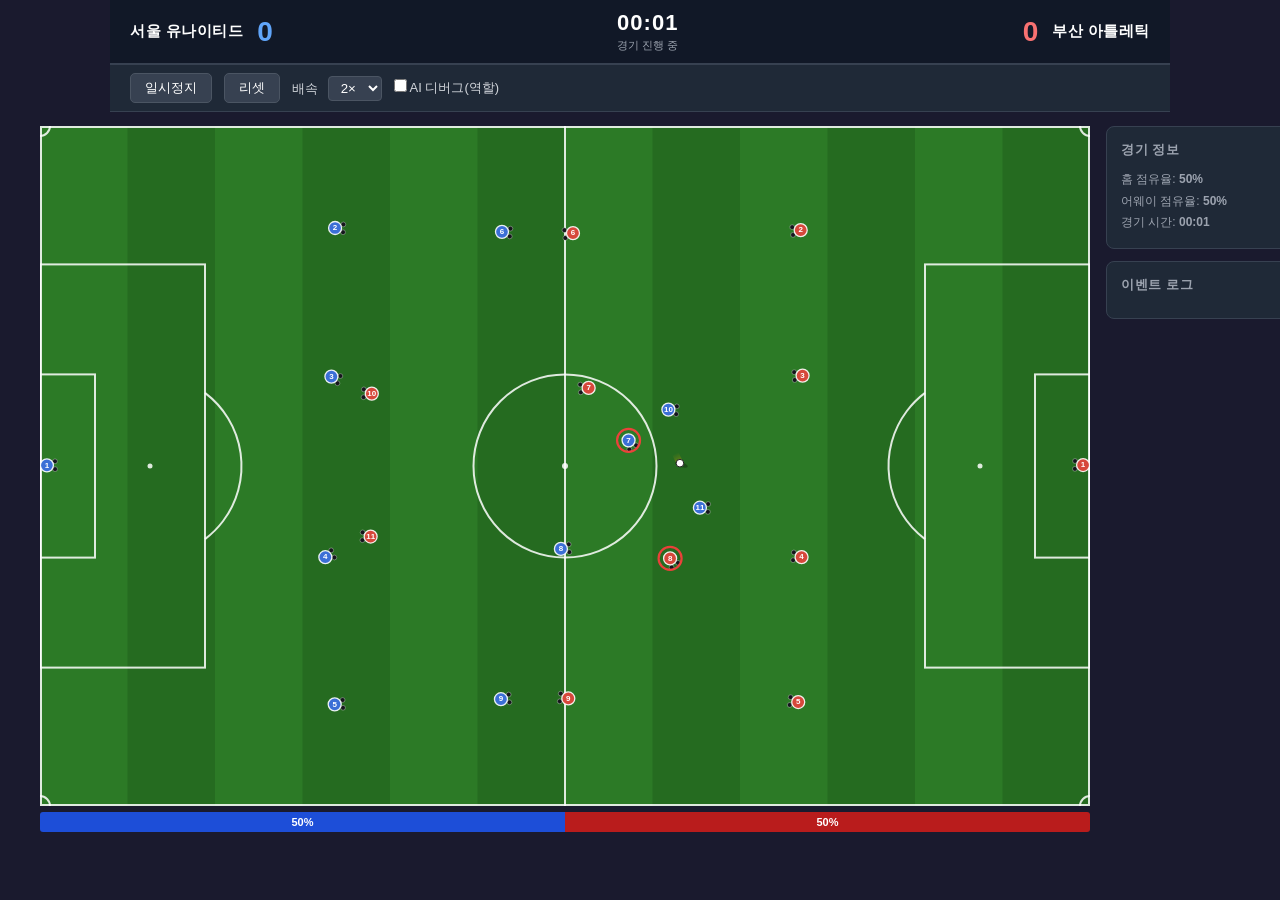
==== commit 52d7d54d: "Pass with sustained power toward facing direction; loft long passes - Kick aim based on the passer's" ====
--- a/football-match-engine/index.html
+++ b/football-match-engine/index.html
@@ -2693,18 +2693,29 @@
     const tech=(isShot?player.attrs.shooting:player.attrs.passing)/100;
     const baseSpread=isShot?SHOT_BASE_SPREAD:PASS_BASE_SPREAD;
     const spread=baseSpread*(1.25-tech*0.65) + (isShot?dist*0.002:dist*0.0008);
-    const ang=toTarget.angle()+(Math.random()-0.5)*2*spread;
     if (isClearance) {
+      const ang=toTarget.angle()+(Math.random()-0.5)*2*spread;
       this.ball.loftKick(Vector2D.fromAngle(ang, Math.min(BALL_MAX_SPEED,28)), 9, player, false);
     } else if (isShot) {
+      const ang=toTarget.angle()+(Math.random()-0.5)*2*spread;
       const spd=Math.min(BALL_MAX_SPEED,18+tech*10);
       this.ball.kick(Vector2D.fromAngle(ang,spd),player,true);
     } else {
-      const friction=BALL_FRICTION;
-      const desiredStop=Math.max(dist+1,4);
-      const spd=Math.min(18, Math.max(7, Math.sqrt(2*friction*desiredStop)));
-      if (dist>=24) this.ball.loftKick(Vector2D.fromAngle(ang,spd*0.88), Math.min(6,2+(dist-24)*0.08),player,false);
-      else this.ball.kick(Vector2D.fromAngle(ang,spd),player,false);
+      // [패스 파워 수정] 볼을 선수 발밑에 놓고, 바라보는 방향으로 강하게 찬다.
+      // ① 수신자를 향해 몸을 돌린 뒤(발밑 위치 정렬) 패스 방향 = 바라보는 방향.
+      // ② 초속을 "도달 거리에서 정지하는 속도"가 아니라 거리 비례 파워로 상향 —
+      //    마찰·지수감속 때문에 수신자 앞에서 볼이 끊기는 문제를 해결.
+      // ③ LOFT_DIST(20m) 이상은 지상 패스로 닿지 않으므로 롱패스(로빙)로 전환.
+      player.facingAngle = toTarget.angle();
+      const ang = player.facingAngle + (Math.random()-0.5)*2*spread;
+      const spd = Math.min(18, Math.max(11, 9 + dist * 0.45 + tech * 6));
+      if (dist >= LOFT_DIST) {
+        // 롱패스: 높이 띄워 수신자 앞에 정확히 낙하 (로빙)
+        const vz = Math.min(7.5, 2 + (dist - LOFT_DIST) * 0.12);
+        this.ball.loftKick(Vector2D.fromAngle(ang, Math.min(20, spd * 0.92)), vz, player, false);
+      } else {
+        this.ball.kick(Vector2D.fromAngle(ang, spd), player, false);
+      }
     }
 
     // [발밑 트래핑] 의도된 수신자를 기록 — 수신자에게 도달 시 우선 소유권 부여
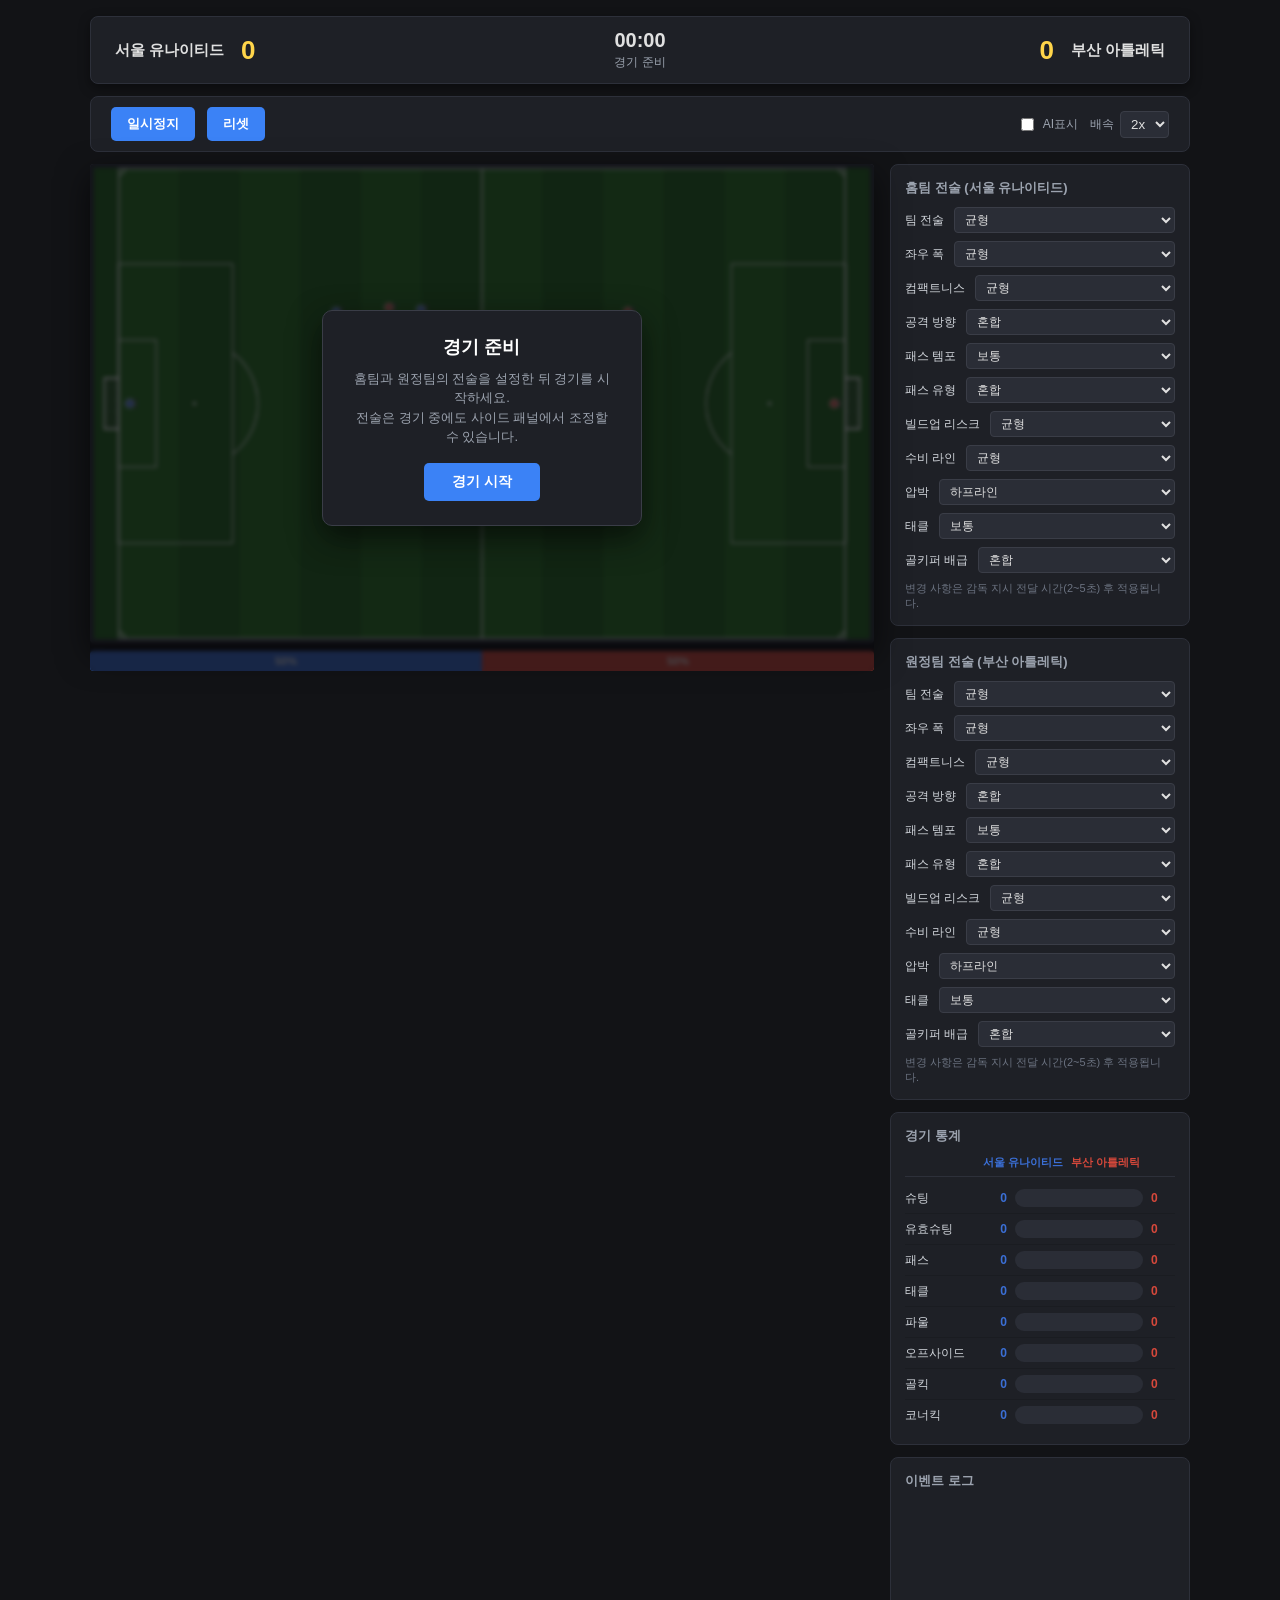
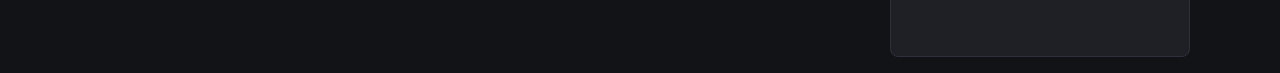
==== commit 68979f70: "폴더명 변경: 2d-match-engine → football-match-engine Co-Authored-By: Claude Haiku 4.5 <noreply@anthropic." ====
--- a/football-match-engine/index.html
+++ b/football-match-engine/index.html
@@ -3,3728 +3,86 @@
 <head>
   <meta charset="UTF-8">
   <meta name="viewport" content="width=device-width, initial-scale=1.0">
-  <title>2D Football Match Engine – Skeleton v1.0</title>
-  <style>
-    * { margin: 0; padding: 0; box-sizing: border-box; }
-    body { background: #1a1a2e; font-family: Arial, sans-serif; color: #fff; display: flex; flex-direction: column; align-items: center; min-height: 100vh; }
-
-    /* ── 스코어보드 ── */
-    #scoreboard {
-      width: 100%; max-width: 1060px;
-      display: flex; justify-content: space-between; align-items: center;
-      padding: 10px 20px; background: #111827;
-      border-bottom: 2px solid #374151;
-    }
-    .team-block { display: flex; align-items: center; gap: 14px; }
-    .team-name  { font-size: 15px; font-weight: 700; letter-spacing: 0.5px; }
-    .team-score { font-size: 28px; font-weight: 900; }
-    .home .team-score { color: #60a5fa; }
-    .away .team-score { color: #f87171; }
-    #centerInfo { text-align: center; }
-    #clock      { font-size: 22px; font-weight: 700; letter-spacing: 1px; }
-    #phaseLabel { font-size: 11px; color: #9ca3af; margin-top: 2px; }
-
-    /* ── 툴바 ── */
-    #toolbar {
-      width: 100%; max-width: 1060px;
-      display: flex; align-items: center; gap: 12px;
-      padding: 8px 20px; background: #1f2937; border-bottom: 1px solid #374151;
-    }
-    #toolbar button {
-      padding: 5px 14px; border: 1px solid #4b5563; border-radius: 5px;
-      background: #374151; color: #fff; cursor: pointer; font-size: 13px;
-    }
-    #toolbar button:hover { background: #4b5563; }
-    #toolbar label { font-size: 13px; color: #d1d5db; }
-    #toolbar select {
-      margin-left: 6px; padding: 3px 8px; border-radius: 4px;
-      background: #374151; color: #fff; border: 1px solid #4b5563;
-    }
-
-    /* ── 메인 레이아웃 ── */
-    #layout {
-      display: flex; gap: 16px;
-      padding: 14px 20px; width: 100%; max-width: 1240px;
-    }
-    #pitchWrap { flex: 0 0 auto; }
-    #field     { display: block; }
-
-    /* 점유율 바 */
-    #possessionBar {
-      display: flex; height: 20px; margin-top: 6px;
-      border-radius: 3px; overflow: hidden; font-size: 11px; font-weight: 700;
-    }
-    .poss-fill {
-      display: flex; align-items: center; justify-content: center;
-      transition: width 0.5s ease;
-    }
-    .poss-fill.home { background: #1d4ed8; }
-    .poss-fill.away { background: #b91c1c; }
-
-    /* ── 사이드 패널 ── */
-    #sidePanel { flex: 1; min-width: 220px; max-width: 280px; }
-    .panel-block {
-      background: #1f2937; border-radius: 8px; padding: 14px;
-      margin-bottom: 12px; border: 1px solid #374151;
-    }
-    .panel-block h3 { font-size: 13px; color: #9ca3af; margin-bottom: 10px; text-transform: uppercase; letter-spacing: 0.6px; }
-    #eventLog { max-height: 360px; overflow-y: auto; font-size: 12px; color: #d1d5db; }
-    #eventLog div { padding: 4px 0; border-bottom: 1px solid #374151; }
-    #eventLog div:first-child { color: #fbbf24; }
-  </style>
+  <title>FM 2D Match Engine</title>
+  <link rel="stylesheet" href="css/style.css">
 </head>
 <body>
 
-<header id="scoreboard">
-  <div class="team-block home">
-    <span class="team-name" id="teamNameHome">서울 유나이티드</span>
-    <span class="team-score home" id="scoreHome">0</span>
+  <header id="scoreboard">
+    <div class="team-block home">
+      <span class="team-name" id="teamNameHome">Home</span>
+      <span class="team-score" id="scoreHome">0</span>
+    </div>
+    <div class="center-block">
+      <span id="clock">00:00</span>
+      <span id="phaseIndicator" class="phase">킥오프 준비</span>
+    </div>
+    <div class="team-block away">
+      <span class="team-score" id="scoreAway">0</span>
+      <span class="team-name" id="teamNameAway">Away</span>
+    </div>
+  </header>
+
+  <div id="toolbar">
+    <button id="btnPlay" disabled>일시정지</button>
+    <button id="btnReset">리셋</button>
+    <label class="toolbar-label ai-toggle">
+      <input type="checkbox" id="aiDebugCheck">
+      AI표시
+    </label>
+    <label class="toolbar-label">
+      배속
+      <select id="speedSelect">
+        <option value="1.5">1x</option>
+        <option value="3" selected>2x</option>
+        <option value="6">4x</option>
+        <option value="12">8x</option>
+      </select>
+    </label>
   </div>
-  <div id="centerInfo">
-    <div id="clock">00:00</div>
-    <div id="phaseLabel">킥오프 준비</div>
-  </div>
-  <div class="team-block away">
-    <span class="team-score away" id="scoreAway">0</span>
-    <span class="team-name" id="teamNameAway">부산 아틀레틱</span>
-  </div>
-</header>
 
-<div id="toolbar">
-  <button id="btnPlay">일시정지</button>
-  <button id="btnReset">리셋</button>
-  <label>배속
-    <select id="speedSelect">
-      <option value="1">1×</option>
-      <option value="2" selected>2×</option>
-      <option value="4">4×</option>
-      <option value="8">8×</option>
-    </select>
-  </label>
-  <label><input type="checkbox" id="chkDebugAI"> AI 디버그(역할)</label>
-</div>
+  <main id="layout">
+    <div id="pitchWrap">
+      <canvas id="field"></canvas>
+      <div id="possessionBar">
+        <div id="possessionHome" class="possession-fill home">50%</div>
+        <div id="possessionAway" class="possession-fill away">50%</div>
+      </div>
 
-<div id="layout">
-  <div id="pitchWrap">
-    <canvas id="field"></canvas>
-    <div id="possessionBar">
-      <div id="possHome" class="poss-fill home" style="width:50%">50%</div>
-      <div id="possAway" class="poss-fill away" style="width:50%">50%</div>
+      <div id="kickoffOverlay" class="kickoff-overlay">
+        <div class="kickoff-card">
+          <h2>경기 준비</h2>
+          <p>홈팀과 원정팀의 전술을 설정한 뒤 경기를 시작하세요.<br>전술은 경기 중에도 사이드 패널에서 조정할 수 있습니다.</p>
+          <button id="btnStartMatch">경기 시작</button>
+        </div>
+      </div>
     </div>
-  </div>
-  <aside id="sidePanel">
-    <div class="panel-block">
-      <h3>경기 정보</h3>
-      <div id="matchInfo" style="font-size:12px;color:#9ca3af;line-height:1.8"></div>
-    </div>
-    <div class="panel-block">
-      <h3>이벤트 로그</h3>
-      <div id="eventLog"></div>
-    </div>
-  </aside>
-</div>
 
-<script>
-'use strict';
+    <aside id="sidePanel">
+      <section class="panel-block tactics-panel" data-team="home">
+        <h3>홈팀 전술 (<span id="tacticsTeamNameHome"></span>)</h3>
+        <div class="tactics-grid" id="homeTacticsGrid"></div>
+        <div class="tactics-apply-note">변경 사항은 감독 지시 전달 시간(2~5초) 후 적용됩니다.</div>
+      </section>
 
-// ================================================================
-//  SECTION 1: 상수 & 설정
-//  경기장 규격, 물리, AI 튜닝 파라미터를 한곳에 모아둔다.
-//  추후 튜닝이 필요하면 이 섹션만 수정한다.
-// ================================================================
+      <section class="panel-block tactics-panel" data-team="away">
+        <h3>원정팀 전술 (<span id="tacticsTeamNameAway"></span>)</h3>
+        <div class="tactics-grid" id="awayTacticsGrid"></div>
+        <div class="tactics-apply-note">변경 사항은 감독 지시 전달 시간(2~5초) 후 적용됩니다.</div>
+      </section>
 
-// ── 경기장 (단위: 미터, FIFA 표준) ──
-const PITCH_LEN  = 105;
-const PITCH_WID  = 68;
-const SCALE      = 10;         // 1m = 10px
-const GOAL_W     = 7.32;       // 골대 폭
-const GOAL_DEPTH = 2;          // 골대 깊이 (시각 표현)
-const PEN_BOX_L  = 16.5;       // 페널티 박스 세로 길이
-const PEN_BOX_W  = 40.32;      // 페널티 박스 가로 너비
-const GOAL_BOX_L = 5.5;
-const GOAL_BOX_W = 18.32;
-const PEN_SPOT   = 11;
-const CENTER_R   = 9.15;       // 센터서클 반경
-const CORNER_R   = 1;
+      <section class="panel-block stats-block">
+        <h3>경기 통계</h3>
+        <div id="matchStats" class="stats-grid"></div>
+      </section>
 
-// 파생 상수
-const CW = PITCH_LEN * SCALE;  // 캔버스 폭 (px)
-const CH = PITCH_WID * SCALE;  // 캔버스 높이 (px)
-const CX = PITCH_LEN / 2;      // 피치 중앙 X (m)
-const CY = PITCH_WID / 2;      // 피치 중앙 Y (m)
+      <section class="panel-block log-block">
+        <h3>이벤트 로그</h3>
+        <div id="eventLog"></div>
+      </section>
+    </aside>
+  </main>
 
-// ── 볼 물리 ──
-const BALL_RADIUS    = 0.38;   // m (실제보다 시각적으로 살짝 크게)
-const BALL_FRICTION  = 3.5;    // 지면 감속도 (m/s²) — 잔디 마찰 (5.0 → 3.5: 더 부드러운 구름)
-const BALL_MAX_SPEED = 28;     // 최고 속도 상한 (m/s ≈ 100 km/h)
-const BALL_BOUNCE    = 0.55;   // 경계(터치라인/골라인) 수평 반사 에너지 보존율
-const BALL_BOUNCE_Z  = 0.35;   // 지면 수직 바운스 에너지 보존율 (Z축) — 낮을수록 덜 튕김
-const BALL_MIN_VZ    = 1.2;    // 이 속도 이하면 Z바운스 중단하고 완전 착지 처리
-const BALL_CTRL_R    = 1.5;    // 선수가 볼을 제어 가능한 반경 (m)
-const KICK_LOCK_T    = 0.45;   // 킥 직후 재소유 불가 시간 (s)
-const GRAVITY        = 9.8;    // 중력 가속도 (m/s²)
-const PLAYER_HEIGHT  = 1.8;    // 선수 키 (m) — 이 높이 이상이면 공중볼로 소유 불가
-const LOFT_DIST      = 20;     // 이 거리(m) 이상 킥은 로빙(lofted) 패스로 처리 (20m → 단거리는 땅볼)
-const SHOOT_DIST     = 22;     // 이 거리(m) 이내 + 마땅한 패스 대상 없으면 슈팅 (25→22: 근거리 슈팅만)
-
-// ── 충돌 물리 ──
-const PLAYER_RADIUS        = 0.50;  // 선수 충돌 반경 (m)
-const PLAYER_COL_RESTITUTION = 0.25; // 선수-선수 충돌 시 속도 교환 비율 (0=위치만, 1=완전탄성)
-const BALL_BODY_RESTITUTION  = 0.25; // 공-선수 몸통 충돌 탄성 계수 (기존 0.55 → 0.25: 탁구처럼 튕기는 현상 완화)
-const BALL_BODY_DRAG         = 0.15; // 선수 속도가 공에 전달되는 비율 (기존 0.30 → 0.15)
-
-// ── 선수 AI ──
-const P_MAX_SPEED = 5.8;       // 일반 선수 최고 속도 (m/s)
-const GK_MAX_SPD       = 5.0;   // 골키퍼 최고 속도
-const GK_HOLD_DELAY    = 3.5;   // GK 볼 소유 후 배급까지 최소 대기 시간 (s)
-const GK_SAVE_RADIUS   = 3.2;   // 슈팅 선방 판정 반경 (일반 제어 반경보다 넓음, m)
-const GK_CHALLENGE_R   = 2.8;   // 볼 소유 선수에게 GK가 공을 뺏으려는 반경 (m)
-const GK_STEP_MIN      = 0.9;   // 각도 좁히기 최소 전진 깊이 — 골라인에서 이 거리 유지 (m)
-const GK_STEP_MAX      = 5.8;   // 각도 좁히기 최대 전진 깊이 (m, 페널티 스�� 근처)
-const GK_SWEEPER_DIST  = 26;    // 스위퍼 키퍼 발동 거리: 골문에서 이 범위 내 루즈볼 (m)
-const P_ACCEL     = 9.0;       // 가속도 (m/s²)
-const KICK_DELAY  = 0.30;      // 공 소유 후 ���까지 준비 시간 (s)
-const KICK_V_MIN  = 10;        // ��� 최소 초속 (m/s) — 상향 조정: 슈팅/패스 파워 강화
-const KICK_V_MAX  = 30;        // ��� 최대 초속 (m/s) — 상향 조정: 파워 슈팅 지원
-const KICK_SPREAD = Math.PI / 24;  // ��� 각도 오차 (±라디안)
-const TETHER_R    = 20;
-// ── 실제 플레이 의사결정 / 재시작 ──
-const ACTION_DECISION_INTERVAL = 0.18;  // 의사결정 주기 단축: 0.22→0.18로 더 빠른 반응
-const DRIBBLE_MIN_COMMIT = 0.85;
-const DRIBBLE_MAX_COMMIT = 1.80;
-const HOLD_MIN_COMMIT = 0.45;
-const ROLE_SWITCH_MARGIN = 8;
-const JOCKEY_DISTANCE = 2.2;
-const MAX_MARK_DEVIATION_FROM_ZONE = 11;
-const RESTART_PAUSE_TIME = 2.0;
-const RESTART_REPOSITION_TIME = 1.0;  // 재배치 후 재개까지 대기 시간 (s)
-const PASS_BASE_SPREAD = Math.PI / 90;
-const SHOT_BASE_SPREAD = Math.PI / 30;
-        // 기본 위치 이탈 허용 최대�� (m)
-
-// ── Formation Manager 상수 (Tactical Compactness) ──
-const FM_DEF_NORM_ATT_MIN = 0.28; // 공격 시 수비 라인 최소 높이 (자기골 기준 비율)
-const FM_DEF_NORM_ATT_MAX = 0.50; // 공격 시 수비 라인 최대 높이 (볼이 전진할수록 높아짐) — 0.55→0.50
-const FM_DEF_NORM_DEF_MIN = 0.20; // 수비 시 수비 라인 최소 높이 (자기 박스 앞)
-const FM_DEF_NORM_DEF_MAX = 0.38; // 수비 시 수비 라인 최대 높이 (하프라인 직전) — 0.40→0.38
-const FM_LINE_GAP_ATT     = 20;   // 공격 시 라인 간격: 컴팩트한 빌드업 지원 (18→20)
-const FM_LINE_GAP_DEF     = 15;   // 수비 시 라인 간격: 블록 압축 (13→15)
-const FM_HORIZ_SHIFT_ATT  = 4;    // 공격 시 가로 시프트: 측면 폭 유지 (3→4)
-const FM_HORIZ_SHIFT_DEF  = 7;    // 수비 시 가로 시프트: 과도한 중앙 숌림 방지 (6→7)
-
-// ── Offside Trap 상수 ──────────────────────────────────────────────────────
-const OT_DEF_NORM_MIN       = 0.43; // 오프사이드 트랩 발동 시 수비 라인 최소 높이 비율
-const OT_MIN_POSITIONING    = 72;   // 수비수 평균 positioning 이 이 값 이상이면 자동 발동
-const OT_BALL_PROGRESS_MAX  = 0.62; // 볼 전진도가 이 값 미만일 때만 트랩 유지 (너무 깊으면 해제)
-
-// ── 전방 압박 (Pressing Trigger) 상수 ─────────────────────────────────────
-const PR_PRESS_N         = 1;    // 동시 압박 최대 선수 수 (1번: 직진, 2·3번: 측면 에워싸기)
-const PR_CHASE_RADIUS    = 18;   // 이 거리 이내 수비수만 압박자 후보로 선정 (m) - 축소: 22→18
-const PR_FLANK_ANGLE     = 0.4;  // 2·3번 압박자의 측면 오프�� 각도 (라디안, ≈23°)
-const PR_DEF_NORM_BOOST  = 0.35; // 압박 시 defLineNorm 목표 = min(0.50, 0.35 + bp*이��) - 축소: 0.40→0.35
-const PR_DEF_NORM_MAX    = 0.48; // 압박 시 수비 라인 상한 - 축소: 0.50→0.48
-
-// ── 공수 전환 (Transition) 상수 ────────────────────────────────────────────
-const TR_DURATION        = 1.5;  // [버그 수정] 전환 완충 전체 시간 (초) — 4.0→1.5로 단축하여 수비수 동상 현상 방지
-const TR_REACT_MIN       = 0.2;  // 최소 반응 딜레이 (초, 능력치 최상 선수)
-const TR_REACT_MAX       = 1.5;  // 최대 반응 딜레이 (초, 능력치 최하 선수)
-const TR_GEGENPRESS_N    = 2;    // 수비 전환 시 즉각 압박(게겐프레싱) 선수 수
-const TR_COUNTER_RUN_W   = 2.8;  // 역습 전환 시 공격수 침투 힘 배율 (OTB_RUN_W 대비)
-const TR_RETURN_MARK_W   = 1.2;  // 수비 복귀 중 마크 대상 방향 추가 힘 가중치
-const MARKING_RADIUS  = 7;     // 이 거리 이내 적 공격수 → MARKING 상태 진입 (m)
-const TACKLE_RADIUS   = 5;     // 이 거리 이내 볼 소유 적 → TACKLING 상태 진입 (m)
-const TACKLE_EXEC_R   = 1.4;   // 이 거리 이하에서 태클 성공 확률 계산 실행 (m)
-const TACKLE_BASE_P   = 0.40;  // 태클 기본 성공 확률 (0~1)
-const PASS_BLOCK_DIST = 1.5;   // 패스 경로 차단 판정 거리 (m) — 수비수가 이 거리 내에 있으면 경로 차단으로 판정 (기존 2.0 → 1.5: 패스 빈도 향상)
-const OPEN_SPACE_R    = 4.0;   // 오픈 스페이스 판정 반경 (m) — 이 반경 내 수비수 없으면 오픈 포지션
-
-// ── Role Assignment Layer 상수 ──────────────────────────────────────────
-// TEAM DECISION → ROLE ASSIGNMENT → FSM 3계층 구조에서 "누가 무엇을 담당하는가"를 결정.
-// FSM State("어떻게 실행하는가")와는 독립된 개념이다.
-const ROLE_DECISION_INTERVAL = 0.35; // 팀 단위 역할(WHO) 재평가 주기 (s) — 사실상의 최소 유지 시간 역할도 겸함
-const ROLE_MIN_HOLD_TIME     = 0.5;  // 개별 역할 최소 유지 시간 목표치 (s, 디버그/향후 확장용 기록)
-const RD_LINE_BREAK_PENALTY  = 2.2;  // PRIMARY_PRESSER 선정 시 자기 라인에서 전진해야 하는 거리당 감점
-const RD_COVER_OFFSET        = 4.5;  // SECONDARY_COVER가 프레서보다 골문 쪽으로 물러서는 기준 거리 (m)
-const RD_BLOCK_LEAD          = 0.55; // PASS_BLOCKER 위치: 볼홀더-위험상대 선분 위 보간 비율(0=홀더측,1=상대측)
-const SUPPORT_MIN_DIST       = 6;    // 패스 지원 후보 위치의 볼 소유자 기준 반경 하한 (m)
-const SUPPORT_MAX_DIST       = 24;   // 패스 지원 후보 탐색 반경 상한 (m)
-const TEAMMATE_MIN_SPACING   = 7;    // 지원 위치 스코어링: 동료와 이보다 가까우면 감점 (m)
-const WIDTH_Y_MARGIN         = 6;    // WIDTH_HOLDER가 터치라인에서 유지하는 최소 여유 (m)
-
-// ── 오프더볼 조향 힘 (Off-the-ball Steering Forces) ──
-// 공격 상황 RUNNING 선수에게 합산 적용되는 7개 파라미터.
-// 숫자가 클수록 해당 힘의 영향력이 커진다. 각 힘은 단위��터 × 가중치로 계산된다.
-const OTB_BASE_W  = 2.0;  // 기본 포지션 유지 힘 강화: 존(Zone) 유지 및 진형 붕괴 방지 (기존 1.0 → 2.0)
-const OTB_EVADE_W = 1.0;  // 수비수 회피 힘 가중치 (공간 창출) — 빈 공간으로 더 적극 이탈
-const OTB_EVADE_R = 6.0;  // 수비수 회피 감지 반경 (m) — 이 거리 내 적을 밀어낸다
-const OTB_SEP_W   = 1.5;  // 동료 간격 유지 힘 강화: 뭉침 방지 (기존 0.5 → 1.5)
-const OTB_SEP_R   = 5.5;  // 동료 간격 유지 반경 확대: 더 넓은 개인 공간 확보 (기존 3.0 → 5.5)
-const OTB_LANE_W  = 1.2;  // 패스 길 열어주기 힘 가중치 (새 패스 각도 창출)
-const OTB_RUN_W   = 0.8;  // 침투 움직임 힘 가중치 (공격수 전용 전진 돌파)
-
-// ── 경기 ──
-const MATCH_DUR   = 90 * 60;   // 90분 (초)
-
-// ── 능력치 스케일링 상수 (Attribute Scaling) ──
-// 1~100 능력치 값을 시뮬레이션 단위로 변환하는 기준선. 이 범위만 조정하면 전체 밸런스가 바뀐다.
-const ATTR_PACE_MIN   = 3.8;   // pace=1   → 최소 속력 (m/s)
-const ATTR_PACE_MAX   = 6.8;   // pace=100 → 최대 속력 (m/s)
-const ATTR_VISION_MIN = 14;    // vision=1   → 패스 탐색 최소 반경 (m)
-const ATTR_VISION_MAX = 38;    // vision=100 → 패스 탐색 최대 반경 (m)
-const ATTR_CTRL_MIN   = 0.8;   // control=1   → 볼 제어 최소 반경 (m)
-const ATTR_CTRL_MAX   = 2.0;   // control=100 → 볼 제어 최대 반경 (m)
-const ATTR_TACKLE_MIN = 0.15;  // tackling=1   → 태클 최소 성공 확률
-const ATTR_TACKLE_MAX = 0.70;  // tackling=100 → 태클 최대 성공 확률
-const STAMINA_DRAIN   = 0.015; // 최고 속도 주행 시 스태미나 소모율 (포인트/초)
-const STAMINA_SPD_MIN = 0.75;  // 스태미나 완전 고갈 시 속도 하한 배율 (기본 속도의 75%)
-
-// ── 포지션별 선수 능력치 템플릿 (1~100 스케일) ──
-// 각 선수 생성 시 ±10 무작위 변동이 더해져 같은 포지션이라도 개성이 생긴다.
-//   pace       — 기본 이동 속력 (pace→maxSpeed 변환은 ATTR_PACE_* 참고)
-//   stamina    — 90분 체력 (고갈 시 maxSpeed가 STAMINA_SPD_MIN까지 감소)
-//   strength   — 몸싸움 질량 (충돌 시 밀리는 비율 결정, 클수록 덜 밀림)
-//   passing    — 패스 방향 오차 및 초속 정확도
-//   shooting   — 슈팅 파워·방향 오차
-//   control    — 볼 제어 반경 (ATTR_CTRL_* 범위, 클수록 먼 공도 잡음)
-//   tackling   — 태클 성공 확률 (ATTR_TACKLE_* 범위)
-//   vision     — 패스 탐색 반경 (ATTR_VISION_* 범위)
-//   positioning— 오프더볼 포지션 정확도 (향후 진형감각 AI에 활용)
-const PLAYER_ATTRIBUTES_TEMPLATE = {
-  GK: { pace:55, stamina:70, strength:72, passing:55, shooting:30, control:62, tackling:50, vision:68, positioning:85 },
-  LB: { pace:73, stamina:80, strength:68, passing:66, shooting:44, control:63, tackling:74, vision:62, positioning:72 },
-  CB: { pace:60, stamina:76, strength:83, passing:60, shooting:35, control:57, tackling:82, vision:58, positioning:80 },
-  RB: { pace:73, stamina:80, strength:68, passing:66, shooting:44, control:63, tackling:74, vision:62, positioning:72 },
-  LM: { pace:80, stamina:83, strength:62, passing:72, shooting:65, control:73, tackling:56, vision:72, positioning:68 },
-  CM: { pace:68, stamina:86, strength:70, passing:78, shooting:62, control:73, tackling:68, vision:78, positioning:75 },
-  RM: { pace:80, stamina:83, strength:62, passing:72, shooting:65, control:73, tackling:56, vision:72, positioning:68 },
-  ST: { pace:83, stamina:78, strength:75, passing:65, shooting:85, control:72, tackling:45, vision:72, positioning:82 },
-};
-
-
-// ================================================================
-//  SECTION 2: Vector2D
-//  2D 좌표·벡터 연산. 모든 위치·속도에 사용한다.
-//  메서드는 항상 새 인스턴스를 반환한다(불변/immutable).
-// ================================================================
-class Vector2D {
-  constructor(x = 0, y = 0) { this.x = x; this.y = y; }
-
-  add(v)    { return new Vector2D(this.x + v.x, this.y + v.y); }
-  sub(v)    { return new Vector2D(this.x - v.x, this.y - v.y); }
-  scale(s)  { return new Vector2D(this.x * s,   this.y * s);   }
-  dot(v)    { return this.x * v.x + this.y * v.y; }
-  clone()   { return new Vector2D(this.x, this.y); }
-
-  length()   { return Math.sqrt(this.x * this.x + this.y * this.y); }
-  lengthSq() { return this.x * this.x + this.y * this.y; }
-
-  normalize() {
-    const l = this.length();
-    return l > 1e-9 ? this.scale(1 / l) : new Vector2D();
-  }
-
-  /** 라디안 각도와 길이로 벡터를 생성한다 */
-  static fromAngle(angle, len = 1) {
-    return new Vector2D(Math.cos(angle) * len, Math.sin(angle) * len);
-  }
-
-  /** 벡터의 방향각 (라디안) */
-  angle() { return Math.atan2(this.y, this.x); }
-
-  static zero() { return new Vector2D(0, 0); }
-}
-
-
-// ================================================================
-//  SECTION 3: Ball
-//  공 엔티티. 물리 상태(위치·속도·소유권)만 보관한다.
-//  물리 적분은 Match._updateBallPhysics()에서 수행한다.
-//
-//  TODO 확장 진입점:
-//    - height / verticalVelocity 추가 → 포물선 롱패스·크로스·헤더
-//    - passTargetPlayer 추가 → 패스 수신 선수 판정
-// ================================================================
-class Ball {
-  constructor() {
-    this.radius = BALL_RADIUS;
-    this.position = new Vector2D(CX, CY);
-    this.velocity = Vector2D.zero();
-
-    // 소유권 상태
-    this.owner        = null;   // Player | null — 현재 소유자
-    this.lastTouched  = null;   // 마지막으로 터치한 Player
-    this.lastTeam     = null;   // 마지막으로 터치한 Team
-    this.kickLockTimer = 0;     // > 0 이면 kicker는 즉시 재소유 불가
-    this.kicker       = null;   // 직전에 찬 선수 (kickLockTimer 동안 재소유 차단)
-    this.isShot       = false;  // 슈팅 여부 (GK 선방 판정 분리 목적)
-
-    // Pseudo-3D Z축 — 공의 높이와 수직 속도
-    this.height          = 0;   // 현재 지면으로부터 높이 (m, 0 = 지면)
-    this.verticalVelocity = 0;  // Z축 속도 (m/s, 양수=상승, 음수=하강)
-
-    // 오프사이드 판정 데이터 (패스 순간 스냅샷)
-    this.offsideLineX   = null; // 패스 순간 2번째로 앞선 수비수 X 좌표
-    this.offsidePlayers = [];   // 오프사이드 위치에 있던 공격 선수 id 배열
-    this.passTeam       = null; // 패스한 팀 (수신자가 이 팀 소속이면 오프사이드 체크)
-
-    // 패스 수신자 (발밑 트래핑용) — 패스가 이 선수에게 도달하면 우선 소유권 부여
-    this.passReceiver   = null; // Player | null — 의도된 패스 수신자
-  }
-
-  /**
-   * 지상 킥. groundVelocity(Vector2D)로 공을 찬다.
-   * kicker 는 kickLockTimer 동안 공을 다시 잡을 수 없다.
-   */
-  kick(groundVelocity, kicker = null, isShot = false) {
-    this.velocity         = groundVelocity.clone();
-    this.owner            = null;
-    this.kicker           = kicker;
-    this.kickLockTimer    = KICK_LOCK_T;
-    this.isShot           = isShot;
-    // 지상 킥은 Z축 초기화
-    this.height           = 0;
-    this.verticalVelocity = 0;
-    this.passReceiver     = null;
-  }
-
-  /**
-   * 로빙 킥 (lofted pass / cross).
-   * groundVelocity: 수평 벡터, vz: 초기 수직 속도(m/s, 위로 올라가는 힘).
-   * 공이 포물선 궤적을 그리며 날아가다 착지한다.
-   */
-  loftKick(groundVelocity, vz, kicker = null, isShot = false) {
-    this.velocity         = groundVelocity.clone();
-    this.owner            = null;
-    this.kicker           = kicker;
-    this.kickLockTimer    = KICK_LOCK_T;
-    this.isShot           = isShot;
-    this.height           = 0.3;  // 발 차는 순간 살짝 들려 있는 상태
-    this.verticalVelocity = vz;   // 위로 올라가는 초기 속도 (m/s)
-    this.passReceiver     = null;
-  }
-
-  /** 킥오프·골 후 공을 리셋한다 */
-  reset(pos) {
-    this.position         = (pos ?? new Vector2D(CX, CY)).clone();
-    this.velocity         = Vector2D.zero();
-    this.owner            = null;
-    this.kicker           = null;
-    this.kickLockTimer    = 0;
-    this.isShot           = false;
-    this.height           = 0;
-    this.verticalVelocity = 0;
-    this.offsideLineX     = null;
-    this.offsidePlayers   = [];
-    this.passTeam         = null;
-    this.passReceiver     = null;
-  }
-
-  speed() { return this.velocity.length(); }
-}
-
-
-// ================================================================
-//  SECTION 4: Player
-//  개별 선수 엔티티.
-//
-//  State (상태 머신):
-//    POSITIONING  — 기본 위치(basePosition)로 복귀 이동
-//    CHASING      — 볼을 향해 전속력 압박 (팀 내 최근접 선수)
-//    HAS_BALL     — 공 소유, 상대 골대 방향 드리블
-//    GK_GUARD     — 골키퍼 전용: 골대-볼 사이 포지셔닝
-//
-//  TODO 세트피스 상태 확장 진입점:
-//    THROW_IN_TAKER | CORNER_TAKER | FREE_KICK_TAKER | GOAL_KICK_TAKER
-//    MARKING | SET_PIECE_WAIT
-// ================================================================
-class Player {
-  constructor({ name, number, role, color, team = null, attrs = null }) {
-    this.id     = Player._nextId++;
-    this.name   = name;
-    this.number = number;
-    this.role   = role;   // 'GK'|'LB'|'CB'|'RB'|'LM'|'CM'|'RM'|'ST'
-    this.color  = color;
-    this.team   = team;
-
-    this.position         = Vector2D.zero();
-    this.velocity         = Vector2D.zero();
-    this.desiredVelocity  = Vector2D.zero();
-    this.basePosition     = Vector2D.zero();  // 포메이션 기본 위치 (정규화 슬롯 → 실제 좌표)
-    this.tacticalPosition = Vector2D.zero();  // Formation Manager가 매 틱 갱신하는 목표 위치
-    this.facingAngle      = 0;                // 바라보는 방향 (라디안)
-
-    this.state     = 'POSITIONING';
-    this.kickTimer = 0;   // 공 소유 후 킥까지 카운트업 (s)
-    this.hasBall   = false;
-
-    // 공수 전환 — 개별 반응 딜레이
-    this.reactionDelay  = 0;  // > 0 이면 아직 전환 상황을 '인식'하지 못한 상태 (s)
-    this.transitionRole = null; // 'GEGENPRESS' | 'COUNTER' | 'RECOVER' | null
-
-    // ── Role Assignment Layer — "무엇을 담당하는가" (FSM State와 독립) ──
-    this.roleAssignment   = null; // PRIMARY_PRESSER|SECONDARY_COVER|PASS_BLOCKER|MARKER|HOLD_LINE|REST_DEFENDER|
-                                   // BALL_HOLDER|PASS_SUPPORT|FORWARD_RUNNER|WIDTH_HOLDER|BACK_SUPPORT|null
-    this.roleTarget       = null; // Vector2D|null — Role Layer가 산출한 이동 목표(_stateRunning의 anchor로 사용)
-    this.roleAssignedAt   = 0;    // 역할이 마지막으로 (재)배정된 matchTime
-    this.roleMinHoldUntil = 0;    // 디버그/향후 확장용 — 역할이 배정된 후 최소 유지되어야 할 시각
-    this._markAssignee    = null; // 이 선수가 담당하는 상대 선수(Player) — 팀 단위 마킹 중복 방지용
-    // ── 공 소유 행동 의사결정 ──
-    this.actionDecision    = null; // DRIBBLE|PASS|SHOOT|HOLD
-    this.actionStartedAt   = 0;
-    this.actionCommitUntil = 0;
-    this.lastActionEvalAt  = -Infinity;
-    this.dribbleStartPosition = null;
-    this.dribbleDistance   = 0;
-    this._passPlan         = null;
-
-    // 능력치 초기화
-    const template = PLAYER_ATTRIBUTES_TEMPLATE[role] ?? PLAYER_ATTRIBUTES_TEMPLATE.CM;
-    this.attrs = attrs ?? { ...template };
-
-    // pace → baseMaxSpeed 선형 매핑
-    const paceSpd = ATTR_PACE_MIN + (this.attrs.pace / 100) * (ATTR_PACE_MAX - ATTR_PACE_MIN);
-    this.baseMaxSpeed = role === 'GK' ? Math.min(paceSpd, GK_MAX_SPD) : paceSpd;
-    this.maxSpeed     = this.baseMaxSpeed;
-
-    // 스태미나: 속성값을 현재 스태미나의 기준으로 사용
-    this.currentStamina = this.attrs.stamina;
-  }
-
-  /** 이동 후 매 틱 호출. 스태미나 감소 및 maxSpeed 재산출. */
-  updateStamina(currentSpeed, dt) {
-    if (currentSpeed > 0.1) {
-      const drainRate = (currentSpeed / this.baseMaxSpeed) * STAMINA_DRAIN;
-      this.currentStamina = Math.max(0, this.currentStamina - drainRate * dt);
-    }
-    const ratio   = this.attrs.stamina > 0 ? this.currentStamina / this.attrs.stamina : 0;
-    this.maxSpeed = this.baseMaxSpeed * (STAMINA_SPD_MIN + ratio * (1 - STAMINA_SPD_MIN));
-  }
-
-  /** 포메이션 재배치 시 호출. pos: 새 기본 위치 Vector2D */
-  reset(pos) {
-    this.position        = pos.clone();
-    this.velocity        = Vector2D.zero();
-    this.desiredVelocity = Vector2D.zero();
-    this.state           = 'POSITIONING';
-    this.kickTimer       = 0;
-    this.hasBall         = false;
-    this.facingAngle      = this.team?.attackingDir === 1 ? 0 : Math.PI;
-    this.tacticalPosition = this.basePosition.clone(); // 리셋 시 포메이션 위치로 초기화
-    this.reactionDelay    = 0;
-    this.transitionRole   = null;
-    this.roleAssignment   = null;
-    this.roleTarget       = null;
-    this.roleAssignedAt   = 0;
-    this.roleMinHoldUntil = 0;
-    this._markAssignee    = null;
-    this.actionDecision    = null;
-    this.actionStartedAt   = 0;
-    this.actionCommitUntil = 0;
-    this.lastActionEvalAt  = -Infinity;
-    this.dribbleStartPosition = null;
-    this.dribbleDistance   = 0;
-    this._passPlan         = null;
-    // currentStamina는 리셋하지 않음 — 경기 전반에 걸쳐 누적 소모
-  }
-}
-Player._nextId = 1;
-
-
-// ================================================================
-//  SECTION 5: Formations
-//  포메이션 정규화 좌표 (nx: 자기골→상대골 0~1, ny: 위→아래 0~1).
-//  getFormationPositions()가 attackingDir에 따라 실제 m 좌표로 변환한다.
-//
-//  TODO 추가 포메이션 진입점:
-//    '4-3-3': [...],
-//    '3-5-2': [...],
-//    '4-2-3-1': [...],
-// ================================================================
-const FORMATIONS = {
-  '4-4-2': [
-    { role: 'GK', nx: 0.048, ny: 0.50 },
-    { role: 'LB', nx: 0.190, ny: 0.14 },
-    { role: 'CB', nx: 0.195, ny: 0.36 },
-    { role: 'CB', nx: 0.195, ny: 0.64 },
-    { role: 'RB', nx: 0.190, ny: 0.86 },
-    { role: 'LM', nx: 0.430, ny: 0.14 },
-    { role: 'CM', nx: 0.430, ny: 0.37 },
-    { role: 'CM', nx: 0.430, ny: 0.63 },
-    { role: 'RM', nx: 0.430, ny: 0.86 },
-    { role: 'ST', nx: 0.635, ny: 0.39 },
-    { role: 'ST', nx: 0.635, ny: 0.61 },
-  ],
-};
-
-/**
- * 정규화 슬롯을 실제 피치 좌표(m)로 변환한다.
- * attackingDir === 1 (오른쪽 공격): x = nx × PITCH_LEN
- * attackingDir === -1(왼쪽 공격): x = (1 − nx) × PITCH_LEN (좌우 반전)
- */
-function getFormationPositions(formationName, attackingDir) {
-  const slots = FORMATIONS[formationName] ?? FORMATIONS['4-4-2'];
-  return slots.map(({ role, nx, ny }) => ({
-    role,
-    x: attackingDir === 1 ? nx * PITCH_LEN : (1 - nx) * PITCH_LEN,
-    y: ny * PITCH_WID,
-  }));
-}
-
-
-// ================================================================
-//  SECTION 6: Team
-//  팀 엔티티. 선수 목록·전술·점수를 관리한다.
-//  포메이션 위치 재계산과 공격 방향 전환이 여기서 이루어진다.
-// ================================================================
-class Team {
-  constructor({ name, side, color, formation = '4-4-2' }) {
-    this.name      = name;
-    this.side      = side;          // 'home' | 'away'
-    this.color     = color;
-    this.formation = formation;
-    this.players   = [];            // Player[] (buildRoster()로 채운다)
-
-    // 홈 = 오른쪽(+x) 공격, 어웨이 = 왼쪽(-x) 공격
-    this.attackingDir = side === 'home' ? 1 : -1;
-
-    this.score           = 0;
-    this.possessionTicks = 0;       // 볼 소유 프레임 수
-
-    // ── 전술 상태 (Formation Manager가 읽고 쓰는 슬롯) ──────────────────
-    this.tactics = {
-      // [Offside Trap]: 수비수 평균 positioning 기반 자동 발동.
-      offsideTrap: false,
-
-      // [Transition Shape]: 공수 전환 완충 — LERP으로 진형을 서서히 이동
-      transitionTimer:   0,     // 남은 전환 시간 (s, TR_DURATION에서 카운트다운)
-      prevWeHaveBall:    false, // 전환 직전의 공수 상태 (LERP 시작점)
-      transitionT:       1.0,   // LERP 비율 (0=이전 진형, 1=새 진형); 1.0이면 완료
-
-      // [Pressing Trigger]: 볼이 설정 구역을 넘으면 팀 블록을 전진시켜 에워싼다.
-      pressing:          true,  // 압박 전술 활성화 여부
-      pressingThreshold: 0.58,  // 발동 볼 전진도 임계값 (0~1, 0.5 = 하프라인)
-
-      // TODO [Defensive Line Height]: 수동 라인 높이 고정 오버라이드.
-      //   defensiveLineHeight: null,
-    };
-
-    // ── TEAM DECISION LAYER — 팀 전체 상황 판단 (Role Assignment Layer가 참조) ──
-    this.aiContext = {
-      phase:       'OUT_OF_POSSESSION', // IN_POSSESSION|OUT_OF_POSSESSION|TRANSITION_TO_ATTACK|TRANSITION_TO_DEFENCE
-      ballZone:    'OWN_MIDDLE_THIRD',  // OWN_DEFENSIVE_THIRD|OWN_MIDDLE_THIRD|OPPONENT_MIDDLE_THIRD|OPPONENT_DEFENSIVE_THIRD
-      ballSide:    'CENTER',            // LEFT|CENTER|RIGHT
-      dangerLevel: 0,                   // 0~1, 수비 상황에서만 의미 있음
-      primaryPresser: null,
-      secondaryCover: null,
-      passBlockers:   [],
-      markers:        [],               // [{ defender, opponent }]
-      lastRoleUpdate: -Infinity,        // 마지막으로 역할(WHO)을 재배정한 matchTime
-    };
-  }
-
-  get goalkeeper()     { return this.players.find(p => p.role === 'GK'); }
-  get outfieldPlayers(){ return this.players.filter(p => p.role !== 'GK'); }
-
-  /** 하프타임: 공격 방향을 반전하고 포메이션 좌표를 재계산한다 */
-  flipDirection() {
-    this.attackingDir *= -1;
-    this.applyFormationPositions();
-  }
-
-  /**
-   * 현재 attackingDir 기준으로 각 선수의 basePosition·role을 갱신한다.
-   * 경기 시작, 하프타임, 리셋마다 호출해야 한다.
-   */
-  applyFormationPositions() {
-    const slots = getFormationPositions(this.formation, this.attackingDir);
-    this.players.forEach((player, i) => {
-      const slot = slots[i] ?? slots[slots.length - 1];
-      player.role         = slot.role;
-      player.basePosition = new Vector2D(slot.x, slot.y);
-      player.facingAngle  = this.attackingDir === 1 ? 0 : Math.PI;
-    });
-  }
-
-  /**
-   * Formation Manager — 매 틱 호출.
-   * 공수 상황과 볼 위치를 바탕으로 각 선수의 tacticalPosition(목표 위치)을 산출한다.
-   *
-   * ┌─ Vertical Compactness ──────────────────────────────────────────────┐
-   * │ 수비 라인 높이(defLineNorm)를 볼 전진도에 따라 동적으로 결정한다.       │
-   * │ 수비→미드→공격 순으로 FM_LINE_GAP_ATT/DEF 간격으로 배치하여           │
-   * │ 팀 블록 전체 깊이가 35~50m 이내로 유지된다.                           │
-   * └─────────────────────────────────────────────────────────────────────┘
-   * ┌─ Horizontal Compactness (Ball-side Overload) ───────────────────────┐
-   * │ 볼이 측면에 있을 때 전 선수가 볼 방향(Y)으로 시프트하여               │
-   * │ 볼 주위 수비/공격 밀도를 높인다. 공격 시 폭 유지, 수비 시 더 강하게.   │
-   * └─────────────────────────────────────────────────────────────────────┘
-   *
-   * @param {Ball} ball           - 현재 볼 객체
-   * @param {Team|null} possTeam  - 볼 소유 팀 (null = 루즈볼)
-   */
-  updateTacticalPositions(ball, possTeam, dt = 0) {
-    const weHaveBall  = possTeam === this;
-    const dir         = this.attackingDir;       // +1(오른쪽 공격) | -1(왼쪽 공격)
-    const ownGoalX    = dir === 1 ? 0 : PITCH_LEN;
-
-    // ── Transition LERP 타이머 갱신 ──────────────────────────────────────
-    if (this.tactics.transitionTimer > 0) {
-      this.tactics.transitionTimer = Math.max(0, this.tactics.transitionTimer - dt);
-      // transitionT: 0(이전 진형)→1(새 진형)로 선형 증가
-      this.tactics.transitionT = 1.0 - this.tactics.transitionTimer / TR_DURATION;
-    } else {
-      this.tactics.transitionT = 1.0;
-    }
-
-    // 볼 전진도: 0 = 자기 골문 방향, 1 = 상대 골문 방향
-    const ballProgress = dir === 1
-      ? ball.position.x / PITCH_LEN
-      : 1 - ball.position.x / PITCH_LEN;
-
-    // ── ① Vertical: 수비 라인 높이 결정 ─────────────────────────────────
-    //
-    // [Offside Trap 자동 평가]: 수비수 평균 positioning ≥ OT_MIN_POSITIONING 이고
-    //   볼이 아직 상대 진영 깊숙이 침투하지 않은 경우(ballProgress < OT_BALL_PROGRESS_MAX)
-    //   오프사이드 트랩을 발동해 수비 라인 하한을 OT_DEF_NORM_MIN 으로 높인다.
-    {
-      const defenders = this.players.filter(p => ['CB', 'LB', 'RB'].includes(p.role));
-      const avgPos = defenders.length
-        ? defenders.reduce((s, p) => s + p.attrs.positioning, 0) / defenders.length
-        : 0;
-      this.tactics.offsideTrap = avgPos >= OT_MIN_POSITIONING && ballProgress < OT_BALL_PROGRESS_MAX;
-    }
-    //
-    // TODO [Defensive Line Height 오버라이드]:
-    //   if (this.tactics.defensiveLineHeight !== null) {
-    //     defLineNorm = this.tactics.defensiveLineHeight; return; }
-
-    // ── 압박 트리거 활성 여부 평가 ────────────────────────────────────────
-    // 수비 상황 + pressing 설정 켜짐 + 볼이 pressingThreshold 이상 전진했을 때 발동.
-    // 단, 상대 GK가 볼을 소유 중이면 압박을 발동하지 않는다:
-    //   → GK 배급 대기 중에 라인이 과도하게 올라가면 뒷공간이 열리기 때문.
-    // [버그 수정] GK 면역 조건: GK가 자기 페널티 박스 안에 있을 때만 압박 억제
-    // 박스 밖으로 나온 GK는 일반 선수처럼 취급하여 라인 붕괴(모세 효과) 방지
-    const oppGKOwner = ball.owner?.role === 'GK' && ball.owner.team !== null && !weHaveBall ? ball.owner : null;
-    let ballOwnerIsOppGK = false;
-    if (oppGKOwner) {
-      const gp = oppGKOwner.position;
-      const halfW = PEN_BOX_W / 2;
-      const inY = gp.y >= CY - halfW && gp.y <= CY + halfW;
-      const inX = oppGKOwner.team.attackingDir === 1 ? gp.x <= PEN_BOX_L : gp.x >= PITCH_LEN - PEN_BOX_L;
-      ballOwnerIsOppGK = inY && inX;
-    }
-    const pressingActive = !weHaveBall
-      && !ballOwnerIsOppGK
-      && this.tactics.pressing
-      && ballProgress >= this.tactics.pressingThreshold;
-    this.tactics.pressingActive = pressingActive; // _updateAI에서 다중 압박자 선정에 사용
-
-    // ── defLineNorm 산출 — 현재 상태 기준 목표값 ─────────────────────────
-    const _calcDefNorm = (haveBall, bProgress) => {
-      // 압박 발동 중 수비 상태면 라인을 볼 방향으로 강하게 끌어올린다
-      if (!haveBall && pressingActive) {
-        return Math.min(PR_DEF_NORM_MAX, 0.35 + bProgress * PR_DEF_NORM_BOOST);
-      }
-      const normMin = !haveBall && this.tactics.offsideTrap
-        ? OT_DEF_NORM_MIN
-        : (haveBall ? FM_DEF_NORM_ATT_MIN : FM_DEF_NORM_DEF_MIN);
-      return haveBall
-        ? Math.max(normMin, Math.min(FM_DEF_NORM_ATT_MAX, 0.30 + bProgress * 0.32))
-        : Math.max(normMin, Math.min(FM_DEF_NORM_DEF_MAX, 0.22 + bProgress * 0.22));
-    };
-
-    // LERP: 전환 중이면 이전 진형 → 새 진형 사이를 부드럽게 보간
-    const t = this.tactics.transitionT;  // 0=이전, 1=새
-    const defNormTarget = _calcDefNorm(weHaveBall, ballProgress);
-    const defNormPrev   = _calcDefNorm(this.tactics.prevWeHaveBall, ballProgress);
-    const defLineNorm   = defNormPrev + (defNormTarget - defNormPrev) * t;
-
-    // 라인 간격: 공격 시 넓게, 수비 시 좁게 → 블록 깊이 조절 (LERP 적용)
-    const lineGapTarget = weHaveBall ? FM_LINE_GAP_ATT : FM_LINE_GAP_DEF;
-    const lineGapPrev   = this.tactics.prevWeHaveBall ? FM_LINE_GAP_ATT : FM_LINE_GAP_DEF;
-    const lineGap       = lineGapPrev + (lineGapTarget - lineGapPrev) * t;
-
-    // 라인별 X 좌표 (dir 부호에 따라 자동으로 좌/우 방향 적용)
-    const defLineX = ownGoalX + dir * defLineNorm * PITCH_LEN;
-    const midLineX = defLineX + dir * lineGap;
-    const attLineX = midLineX + dir * lineGap;
-
-    // ── ② Horizontal: 볼 방향 가로 시프트 (Ball-side Overload) ──────────
-    // 볼이 Y축 중앙(CY)에서 얼마나 벗어났는지에 비례해 모든 선수를 시프트.
-    // 수비 시 더 강하게 이동해 볼 주변 밀도를 높인다.
-    //
-    // LERP: 가로 시프트 세기도 전환 중에 서서히 변화
-    const ballYOffset      = ball.position.y - CY;
-    const horizShiftTarget = weHaveBall ? FM_HORIZ_SHIFT_ATT : FM_HORIZ_SHIFT_DEF;
-    const horizShiftPrev   = this.tactics.prevWeHaveBall ? FM_HORIZ_SHIFT_ATT : FM_HORIZ_SHIFT_DEF;
-    const horizShiftMax    = horizShiftPrev + (horizShiftTarget - horizShiftPrev) * t;
-    const horizShift       = ballYOffset * (horizShiftMax / CY);
-
-    // ── ③ 선수별 tacticalPosition 계산 ──────────────────────────────────
-    for (const player of this.players) {
-      if (player.role === 'GK') {
-        // GK는 GK_GUARD 상태가 독자적으로 위치 관리 — 명목값만 설정
-        player.tacticalPosition = new Vector2D(ownGoalX + dir * 5, CY);
-        continue;
-      }
-
-      // 역할에 따라 해당 라인 X 배정
-      let lineX;
-      switch (player.role) {
-        case 'CB': case 'LB': case 'RB': lineX = defLineX; break;
-        case 'LM': case 'CM': case 'RM': lineX = midLineX; break;
-        case 'ST':                         lineX = attLineX; break;
-        default:                           lineX = midLineX; // 미지 역할은 미드필드
-      }
-
-      // 가로 시프트 감도: 공격 시 와이드 선수는 폭을 유지, 수비 시 모두 집결
-      const isWide    = ['LB', 'RB', 'LM', 'RM'].includes(player.role);
-      const shiftMult = weHaveBall
-        ? (isWide ? 0.30 : 0.60)   // 공격: 와이드는 폭 유지, 중앙은 밀집
-        : (isWide ? 0.50 : 0.85);  // 수비: 모두 강하게 볼 방향으로 집결
-      const ty = Math.max(2, Math.min(PITCH_WID - 2,
-        player.basePosition.y + horizShift * shiftMult));
-
-      // X 클램핑: 피치 안으로 제한 (골라인에서 2m 여유)
-      const tx = Math.max(2, Math.min(PITCH_LEN - 2, lineX));
-
-      player.tacticalPosition = new Vector2D(tx, ty);
-    }
-  }
-
-  /**
-   * Team Decision Layer — 팀 전체 상황(공수 페이즈·볼 구역·측면·위험도)을 판단한다.
-   * Role Assignment Layer(Match._assignRoles)가 이 값을 읽어 개별 선수 역할을 배정한다.
-   * 매 틱 updateTacticalPositions 직후 호출한다.
-   */
-  updateAIContext(ball, possTeam) {
-    const weHaveBall = possTeam === this;
-    const dir        = this.attackingDir;
-
-    // ── 페이즈: 기존 turnover LERP(transitionTimer)을 그대로 재사용 ──
-    this.aiContext.phase = this.tactics.transitionTimer > 0
-      ? (weHaveBall ? 'TRANSITION_TO_ATTACK' : 'TRANSITION_TO_DEFENCE')
-      : (weHaveBall ? 'IN_POSSESSION' : 'OUT_OF_POSSESSION');
-
-    // ── 볼 구역: 자기 골문(0) → 상대 골문(1) 기준 3분할 + 상대 박스 세분화 ──
-    const ballProgress = dir === 1 ? ball.position.x / PITCH_LEN : 1 - ball.position.x / PITCH_LEN;
-    this.aiContext.ballZone =
-      ballProgress > 1 - PEN_BOX_L / PITCH_LEN ? 'OPPONENT_DEFENSIVE_THIRD' :
-      ballProgress >= 2 / 3 ? 'OPPONENT_MIDDLE_THIRD' :
-      ballProgress >= 1 / 3 ? 'OWN_MIDDLE_THIRD' :
-      'OWN_DEFENSIVE_THIRD';
-
-    // ── 볼 측면 ──
-    const ySpan = PITCH_WID / 3;
-    this.aiContext.ballSide = ball.position.y < ySpan ? 'LEFT'
-      : ball.position.y > ySpan * 2 ? 'RIGHT' : 'CENTER';
-
-    // ── 위험도(0~1): 수비 상황에서만 산출 — 골문 근접도 + 침투 상대 위험도 ──
-    if (!weHaveBall) {
-      const ownGoalX = dir === 1 ? 0 : PITCH_LEN;
-      const distToOwnGoal    = Math.abs(ball.position.x - ownGoalX);
-      const proximityDanger  = Math.max(0, 1 - distToOwnGoal / (PITCH_LEN * 0.5));
-
-      let intruderDanger = 0;
-      if (possTeam) {
-        for (const opp of possTeam.players) {
-          if (opp.role === 'GK') continue;
-          const d = Math.abs(opp.position.x - ownGoalX);
-          intruderDanger = Math.max(intruderDanger, 1 - Math.min(1, d / (PITCH_LEN * 0.4)));
-        }
-      }
-      this.aiContext.dangerLevel = Math.max(0, Math.min(1, proximityDanger * 0.6 + intruderDanger * 0.4));
-    } else {
-      this.aiContext.dangerLevel = 0;
-    }
-  }
-}
-
-
-// ================================================================
-//  SECTION 7: Renderer
-//  캔버스 드로잉 전담. 로직·상태를 변경하지 않는 순수 뷰(View).
-//  모든 피치 좌표(m)는 × SCALE → 픽셀로 변환한다.
-// ================================================================
-class Renderer {
-  constructor(ctx) { this.ctx = ctx; }
-
-  clear() {
-    this.ctx.clearRect(0, 0, CW, CH);
-  }
-
-  // ── 경기장 ──────────────────────────────────────────────────
-
-  drawPitch() {
-    const ctx = this.ctx;
-
-    // 줄무늬 잔디
-    ctx.fillStyle = '#256b20';
-    ctx.fillRect(0, 0, CW, CH);
-    ctx.fillStyle = '#2c7a26';
-    const sw = CW / 12;
-    for (let i = 0; i < 12; i += 2) ctx.fillRect(i * sw, 0, sw, CH);
-
-    // 흰 선 공통 설정
-    ctx.strokeStyle = 'rgba(255,255,255,0.85)';
-    ctx.fillStyle   = 'rgba(255,255,255,0.85)';
-    ctx.lineWidth   = 2;
-
-    // 터치라인·골라인
-    ctx.strokeRect(1, 1, CW - 2, CH - 2);
-
-    // 하프웨이 라인
-    ctx.beginPath(); ctx.moveTo(CW / 2, 0); ctx.lineTo(CW / 2, CH); ctx.stroke();
-
-    // 센터서클 + 센터 스팟
-    const cr = CENTER_R * SCALE;
-    ctx.beginPath(); ctx.arc(CW / 2, CH / 2, cr, 0, Math.PI * 2); ctx.stroke();
-    ctx.beginPath(); ctx.arc(CW / 2, CH / 2, 3, 0, Math.PI * 2); ctx.fill();
-
-    // 양쪽 끝 박스·골대·아크
-    this._drawEnd(ctx, 'left');
-    this._drawEnd(ctx, 'right');
-
-    // 코너 아크
-    const car = CORNER_R * SCALE;
-    [[0,0,0,Math.PI/2],[0,CH,-Math.PI/2,0],[CW,0,Math.PI/2,Math.PI],[CW,CH,Math.PI,3*Math.PI/2]]
-      .forEach(([x,y,s,e]) => { ctx.beginPath(); ctx.arc(x,y,car,s,e); ctx.stroke(); });
-  }
-
-  _drawEnd(ctx, side) {
-    const isL = side === 'left';
-    const ex  = isL ? 0 : CW;           // 골라인 X (px)
-    const dir = isL ? 1 : -1;           // 필드 안쪽 방향
-
-    // 페널티 박스
-    const pbW = PEN_BOX_L * SCALE, pbH = PEN_BOX_W * SCALE;
-    const pbY = (PITCH_WID / 2 - PEN_BOX_W / 2) * SCALE;
-    ctx.strokeRect(isL ? ex : ex - pbW, pbY, pbW, pbH);
-
-    // 골 에어리어
-    const gbW = GOAL_BOX_L * SCALE, gbH = GOAL_BOX_W * SCALE;
-    const gbY = (PITCH_WID / 2 - GOAL_BOX_W / 2) * SCALE;
-    ctx.strokeRect(isL ? ex : ex - gbW, gbY, gbW, gbH);
-
-    // 페널티 스팟
-    const spotX = isL ? PEN_SPOT * SCALE : CW - PEN_SPOT * SCALE;
-    ctx.beginPath(); ctx.arc(spotX, CH / 2, 2.5, 0, Math.PI * 2); ctx.fill();
-
-    // 페널티 아크 (박스 바깥쪽만)
-    const dLine = PEN_BOX_L - PEN_SPOT;
-    const arcAng = Math.acos(Math.min(1, dLine / CENTER_R));
-    ctx.beginPath();
-    ctx.arc(spotX, CH / 2, CENTER_R * SCALE,
-      isL ? -arcAng : Math.PI - arcAng,
-      isL ?  arcAng : Math.PI + arcAng);
-    ctx.stroke();
-
-    // 골대 (경기장 밖 반투명)
-    const gtY = (PITCH_WID / 2 - GOAL_W / 2) * SCALE;
-    const gh  = GOAL_W * SCALE;
-    const gd  = GOAL_DEPTH * SCALE;
-    ctx.strokeStyle = 'rgba(255,255,255,0.40)';
-    ctx.strokeRect(isL ? -gd : ex, gtY, gd, gh);
-    ctx.strokeStyle = 'rgba(255,255,255,0.85)';
-  }
-
-  // ── 선수 ────────────────────────────────────────────────────
-
-  /**
-   * 탑다운 원형 선수를 그린다.
-   * 두 발 → 몸통 원 → 등번호 순으로 그린다.
-   * 공 소유자에게는 금색 하이라이트 링을 추가한다.
-   */
-  drawPlayers(players) {
-    const ctx = this.ctx;
-    for (const p of players) {
-      const cx = p.position.x * SCALE;
-      const cy = p.position.y * SCALE;
-      const r  = 6.5;
-
-      // 공 소유 하이라이트
-      if (p.hasBall) {
-        ctx.beginPath();
-        ctx.arc(cx, cy, r + 3.5, 0, Math.PI * 2);
-        ctx.strokeStyle = '#FFD700';
-        ctx.lineWidth   = 2.2;
-        ctx.stroke();
-      }
-
-      // 두 발 (바라보는 방향 앞쪽 좌우에 그린다)
-      const fx = Math.cos(p.facingAngle), fy = Math.sin(p.facingAngle);
-      const px = -fy, py = fx;   // 수직 방향 (perpendicular)
-      ctx.fillStyle   = '#14161b';
-      ctx.strokeStyle = 'rgba(255,255,255,0.55)';
-      ctx.lineWidth   = 0.6;
-      for (const s of [-1, 1]) {
-        ctx.beginPath();
-        ctx.arc(cx + fx * r * 1.25 + px * r * 0.60 * s,
-                cy + fy * r * 1.25 + py * r * 0.60 * s,
-                2.4, 0, Math.PI * 2);
-        ctx.fill(); ctx.stroke();
-      }
-
-      // 몸통 원
-      ctx.beginPath();
-      ctx.arc(cx, cy, r, 0, Math.PI * 2);
-      ctx.fillStyle   = p.color;
-      ctx.fill();
-      ctx.strokeStyle = 'rgba(255,255,255,0.9)';
-      ctx.lineWidth   = 1.3;
-      ctx.stroke();
-
-      // 등번호
-      ctx.fillStyle    = '#fff';
-      ctx.font         = 'bold 8px Arial';
-      ctx.textAlign    = 'center';
-      ctx.textBaseline = 'middle';
-      ctx.fillText(p.number, cx, cy);
-
-      // 상태 디버그 색상 링 (CHASING rank0=빨강, rank1·2=주황, HAS_BALL=노랑)
-      if (p.state === 'CHASING') {
-        ctx.beginPath();
-        ctx.arc(cx, cy, r + 5, 0, Math.PI * 2);
-        const rank = p._pressRank ?? -1;
-        ctx.strokeStyle = rank <= 0 ? 'rgba(255,60,60,0.9)' : 'rgba(255,165,0,0.85)';
-        ctx.lineWidth   = rank <= 0 ? 2.2 : 1.6;
-        ctx.stroke();
-      }
-    }
-  }
-
-  /**
-   * AI 디버그 오버레이 — 각 선수의 FSM State / Role Assignment / roleTarget을 표시한다.
-   * Role Assignment Layer 동작 검증용. 성능 영향을 피하기 위해 토글이 켜졌을 때만 호출한다.
-   */
-  drawDebugOverlay(players) {
-    const ctx = this.ctx;
-    ctx.font      = '7px Arial';
-    ctx.textAlign = 'center';
-
-    for (const p of players) {
-      const cx = p.position.x * SCALE, cy = p.position.y * SCALE;
-
-      // roleTarget으로의 연결선
-      if (p.roleTarget) {
-        ctx.beginPath();
-        ctx.moveTo(cx, cy);
-        ctx.lineTo(p.roleTarget.x * SCALE, p.roleTarget.y * SCALE);
-        ctx.strokeStyle = 'rgba(0,255,180,0.45)';
-        ctx.lineWidth   = 1;
-        ctx.stroke();
-      }
-
-      // FSM State 라벨
-      ctx.fillStyle = 'rgba(255,255,255,0.95)';
-      ctx.fillText(p.state, cx, cy - 13);
-
-      // Role Assignment 라벨
-      if (p.roleAssignment) {
-        ctx.fillStyle = 'rgba(255,215,0,0.95)';
-        ctx.fillText(p.roleAssignment, cx, cy - 21);
-      }
-    }
-  }
-
-  // ── 볼 ─────────────────────────────────────────────────────
-
-  drawBall(ball) {
-    const ctx   = this.ctx;
-    // 그림자는 항상 지면(2D 투영 위치)에 그린다
-    const cx    = ball.position.x * SCALE;
-    const cy    = ball.position.y * SCALE;
-    // 공 본체는 높이(height)만큼 위(Y 마이너스 방향)로 올려 그린다
-    //   탑다운 뷰에서 높이 표현: 위로 올라갈수록 화면 위쪽에 그려진다
-    const heightPx = ball.height * SCALE * 0.6; // Z→Y 투영 계수 (0.6 = 시각적 원근감)
-    const ballCY   = cy - heightPx;             // 본체 Y 좌표 (높이 오프셋 적용)
-    const speed    = ball.speed();
-    const isAerial = ball.height > 0.1;         // 공중볼 여부
-
-    // 속도 흔적 (빠를수록 진하게 — 지면 구를 때만 표시)
-    if (!isAerial && speed > 7) {
-      const dir  = ball.velocity.normalize();
-      const len  = 5 + speed * 0.35;
-      const grad = ctx.createLinearGradient(cx - dir.x * len, cy - dir.y * len, cx, cy);
-      grad.addColorStop(0, 'rgba(255,165,0,0)');
-      grad.addColorStop(1, 'rgba(255,165,0,0.35)');
-      ctx.beginPath();
-      ctx.moveTo(cx - dir.x * len, cy - dir.y * len);
-      ctx.lineTo(cx, cy);
-      ctx.strokeStyle = grad;
-      ctx.lineWidth   = ball.radius * SCALE * 1.8;
-      ctx.lineCap     = 'round';
-      ctx.stroke();
-      ctx.lineCap     = 'butt';
-    }
-
-    // 그림자: 지면(cx, cy) 위치에 고정. 높이가 높을수록 크고 투명해진다.
-    const shadowScale = 1 + ball.height * 0.12;        // 높이에 따라 그림자 확대
-    const shadowAlpha = Math.max(0.06, 0.28 - ball.height * 0.025);
-    ctx.beginPath();
-    ctx.ellipse(cx + 1.5, cy + 1.5,
-      (5 + speed * 0.1) * shadowScale, 2.5 * shadowScale,
-      0.3, 0, Math.PI * 2);
-    ctx.fillStyle = `rgba(0,0,0,${shadowAlpha})`;
-    ctx.fill();
-
-    // 공중볼 연결선: 지면 그림자와 공 본체를 잇는 점선 (높이 1m 이상일 때)
-    if (ball.height > 1) {
-      ctx.save();
-      ctx.setLineDash([3, 4]);
-      ctx.strokeStyle = 'rgba(0,0,0,0.20)';
-      ctx.lineWidth   = 0.8;
-      ctx.beginPath();
-      ctx.moveTo(cx, cy);
-      ctx.lineTo(cx, ballCY);
-      ctx.stroke();
-      ctx.setLineDash([]);
-      ctx.restore();
-    }
-
-    // 볼 본체: ballCY 위치에 그리고, 높이가 높을수록 반경을 살짝 키운다 (원근감)
-    //   높이 10m → 반경 +50% 까지 선형 확대
-    const br = ball.radius * SCALE * (1 + Math.min(0.5, ball.height * 0.04));
-    ctx.beginPath();
-    ctx.arc(cx, ballCY, br, 0, Math.PI * 2);
-    ctx.fillStyle   = '#fff';
-    ctx.fill();
-    ctx.strokeStyle = isAerial ? '#555' : '#222'; // 공중볼은 외곽선을 연하게
-    ctx.lineWidth   = 1;
-    ctx.stroke();
-  }
-}
-
-
-// ================================================================
-//  SECTION 8: Match
-//  매치 엔진 오케스트레이터.
-//
-//  update(dt) 실행 순서:
-//    ① AI 결정 (각 선수의 desiredVelocity 설정)
-//    ② 선수 이동 물리 적분
-//    ③ 볼 물리 적분 (소유자 없을 때) 또는 발에 부착 (소유자 있을 때)
-//    ④ 소유권 판정 (BALL_CTRL_R 내 선수 → 소유)
-//    ⑤ 경계 충돌 처리
-//
-//  draw()는 Renderer에 위임한다.
-//
-//  Phase 목록 (현재 구현):
-//    'KICKOFF'    — 경기 시작·재개 대기
-//    'IN_PLAY'    — 정상 플레이
-//    'GOAL_PAUSE' — 골 직후 재시작 대기
-//    'FULL_TIME'  — 경기 종료
-//
-//  TODO 세트피스 Phase 확장 진입점:
-//    'SET_PIECE_SETUP' | 'THROW_IN' | 'CORNER_KICK' | 'GOAL_KICK' | 'FREE_KICK'
-// ================================================================
-class Match {
-  constructor(canvas) {
-    this.canvas   = canvas;
-    this.ctx      = canvas.getContext('2d');
-    this.renderer = new Renderer(this.ctx);
-
-    this.ball = new Ball();
-
-    // ── 팀 생성 ──
-    this.homeTeam = new Team({ name: '서울 유나이티드', side: 'home', color: '#3b6fd6' });
-    this.awayTeam = new Team({ name: '부산 아틀레틱',   side: 'away', color: '#d6483b' });
-    this._buildRoster(this.homeTeam);
-    this._buildRoster(this.awayTeam);
-
-    // ── 경기 상태 ──
-    this.phase       = 'KICKOFF';
-    this.matchTime   = 0;           // 경과 시간 (s)
-    this.debugAI     = false;       // true면 draw()에서 Role Assignment Layer 디버그 오버레이 표시
-    this.halfTime    = MATCH_DUR / 2;
-    this.goalPause   = 0;           // 골 후 대기 시간
-    this._pendingKickoffTeam = this.awayTeam;
-    this.restart = { type: null, team: null, spot: null, timer: 0, context: null };
-
-    this._setupKickoff(this.homeTeam);
-    this._logEl  = document.getElementById('eventLog');
-    this._infoEl = document.getElementById('matchInfo');
-    this._updateScoreboard();
-  }
-
-  // ── 선수 생성 ────────────────────────────────────────────────
-
-  _buildRoster(team) {
-    const slots = FORMATIONS['4-4-2'];
-    team.players = slots.map((slot, i) => {
-      const template = PLAYER_ATTRIBUTES_TEMPLATE[slot.role] ?? PLAYER_ATTRIBUTES_TEMPLATE.CM;
-      const attrs = {};
-      for (const [key, base] of Object.entries(template)) {
-        attrs[key] = Math.max(1, Math.min(100, base + Math.round((Math.random() - 0.5) * 20)));
-      }
-      const p = new Player({
-        name  : `${team.name.split(' ')[0]} ${i + 1}`,
-        number: i + 1,
-        role  : slot.role,
-        color : team.color,
-        team,
-        attrs,
-      });
-      return p;
-    });
-    team.applyFormationPositions();
-  }
-
-  // ── 셋업 / 리셋 ──────────────────────────────────────────────
-
-  /**
-   * 킥오프 준비.
-   * 모든 선수를 포메이션 위치로 즉시 이동하고 공을 센터에 놓는다.
-   * @param {Team} kickingTeam - 공을 차는 팀
-   */
-  _setupKickoff(kickingTeam) {
-    this.homeTeam.applyFormationPositions();
-    this.awayTeam.applyFormationPositions();
-    for (const p of this._allPlayers()) p.reset(p.basePosition);
-
-    this.ball.reset(new Vector2D(CX, CY));
-
-    // 킥오프 팀의 아웃필더 중 센터에 가장 가까운 선수가 공을 소유
-    const taker = this._nearestTo(kickingTeam, this.ball.position, true);
-    if (taker) {
-      taker.position = new Vector2D(CX, CY);
-      this._giveOwnership(taker);
-    }
-
-    this.phase     = 'KICKOFF';
-    this.goalPause = 0;
-    this._log(`킥오프: ${kickingTeam.name}`);
-  }
-
-  reset() {
-    this.matchTime = 0;
-    this.homeTeam.score = this.awayTeam.score = 0;
-    this.homeTeam.possessionTicks = this.awayTeam.possessionTicks = 0;
-    if (this.homeTeam.attackingDir !== 1) {
-      this.homeTeam.flipDirection();
-      this.awayTeam.flipDirection();
-    }
-    this._setupKickoff(this.homeTeam);
-    this._updateScoreboard();
-    this._updatePossessionBar();
-  }
-
-  // ── 메인 업데이트 루프 ──────────────────────────────────────
-
-  /**
-   * 한 프레임 시뮬레이션.
-   * 큰 dt(배속·탭 복귀)로 인한 터널링을 막기 위해 서브스텝으로 분할한다.
-   * @param {number} dt - 프레임 경과 시간 (초)
-   */
-  update(dt) {
-    const MAX_STEP = 0.05;
-    let rem = dt;
-    while (rem > 1e-6) {
-      const step = Math.min(MAX_STEP, rem);
-      this._tick(step);
-      rem -= step;
-    }
-  }
-
-  _tick(dt) {
-    if (this.phase === 'FULL_TIME') return;
-
-    // 재시작 대기
-    if (this.phase === 'RESTART_PAUSE') {
-      const r = this.restart;
-      if (!r.repositioned) {
-        // 1단계: 경기 정지 (2초) — 이 동안엔 선수 재배치 없이 제자리 대기
-        r.timer -= dt;
-        if (r.timer <= 0) {
-          // 2단계: 2초 후 선수 재배치 후, 1초 뒤 재개
-          this._positionForRestart(r.type, r.team, r.spot, r.context);
-          r.repositioned = true;
-          r.resumeTimer = RESTART_REPOSITION_TIME;
-        }
-      } else {
-        r.resumeTimer -= dt;
-        if (r.resumeTimer <= 0) this._resumeRestart();
-      }
-      return;
-    }
-    // 골 직후 대기
-    if (this.goalPause > 0) {
-      this.goalPause -= dt;
-      if (this.goalPause <= 0) this._setupKickoff(this._pendingKickoffTeam);
-      return;
-    }
-
-    // 시간 진행
-    this.matchTime += dt;
-
-    // 하프타임
-    if (this.phase === 'IN_PLAY' &&
-        this.matchTime >= this.halfTime &&
-        this.matchTime - dt < this.halfTime) {
-      this._handleHalfTime();
-      return;
-    }
-
-    // 경기 종료
-    if (this.matchTime >= MATCH_DUR) {
-      this.phase = 'FULL_TIME';
-      this._log(`경기 종료! 최종 스코어 ${this.homeTeam.score}:${this.awayTeam.score}`);
-      return;
-    }
-
-    this.phase = 'IN_PLAY';
-
-    // ① AI — 각 선수의 desiredVelocity를 결정
-    this._updateAI(dt);
-
-    // ② 선수 이동
-    for (const p of this._allPlayers()) this._movePlayer(p, dt);
-    for (const p of this._allPlayers()) {
-      if (p._challengeCooldown > 0) p._challengeCooldown = Math.max(0, p._challengeCooldown - dt);
-    }
-
-    // ③ 선수 간 충돌 해소 (이동 직후에 수행해야 위치 보정이 정확하다)
-    this._resolvePlayerCollisions();
-
-    // ④ 볼 물리
-    if (this.ball.owner) {
-      this._attachBallToFoot(this.ball.owner);
-      this.ball.owner.team.possessionTicks++;
-    } else {
-      this._updateBallPhysics(dt);
-      // ⑤ 공-선수 몸통 충돌 (소유자 없는 공만 대상)
-      this._resolveBallPlayerCollisions();
-    }
-
-    // ⑥ 소유권 판정
-    this._updateOwnership(dt);
-
-    // ⑦ 경계 + 골포스트 충돌
-    this._checkBoundaries();
-  }
-
-  // ── AI ──────────────────────────────────────────────────────
-
-  // ================================================================
-  //  FSM — 유한 상태 기계 (Finite State Machine)
-  //
-  //  상태 목록:
-  //    IDLE      — 경기 중단 중 정지 대기
-  //    RUNNING   — 포메이션 기본 위치로 이동 (오프더볼)
-  //    CHASING   — 루즈볼(소유자 없는 공)을 향해 전속력 압박
-  //    DRIBBLING — 공 소유, 킥 준비 카운트다운 중 드리블 전진
-  //    PASSING   — 킥 타이머 만료 → 동료에게 패스 실행 (1틱)
-  //    SHOOTING  — 킥 타이머 만료 → 골대를 향해 슈팅 실행 (1틱)
-  //    MARKING   — 수비, 근접 적 공격수를 따라다니며 견제
-  //    TACKLING  — 볼 소유 적에게 접근, 근접하면 확률 태클
-  //    GK_GUARD  — 골키퍼 전용 포지셔닝 + 다이빙
-  //
-  //  전환 규칙은 _evaluatePlayerState() 에 집중되어 있다.
-  // ================================================================
-
-  /**
-   * _updateAI: 매 틱 모든 선수의 FSM을 구동한다.
-   *
-   * 흐름:
-   *   0. Formation Manager: 두 팀의 tacticalPosition을 먼저 일괄 갱신한다.
-   *   1. 팀별 공유 컨텍스트(chaser 등)를 계산한다.
-   *   2. 각 선수의 상태 전환 평가(_evaluatePlayerState)를 먼저 수행한다.
-   *   3. 확정된 state 값에 따라 상태 메서드를 switch로 디스패치한다.
-   */
-  _updateAI(dt) {
-    // ── Phase 0: Formation Manager — 전술 위치 일괄 갱신 ────────────────
-    // 양 팀의 tacticalPosition을 FSM보다 먼저 계산해야
-    // _stateRunning이 올바른 앵커를 참조할 수 있다.
-    const possTeam = this.ball.owner?.team ?? null;
-    this.homeTeam.updateTacticalPositions(this.ball, possTeam, dt);
-    this.awayTeam.updateTacticalPositions(this.ball, possTeam, dt);
-
-    // ── Team Decision Layer: 팀 전체 상황(페이즈·볼 구역·위험도) 판단 ──
-    this.homeTeam.updateAIContext(this.ball, possTeam);
-    this.awayTeam.updateAIContext(this.ball, possTeam);
-
-    // ── Role Assignment Layer: 팀 내 선수별 역할(WHO) 배정 + 목표(WHERE) 갱신 ──
-    this._assignRoles(this.homeTeam, this.awayTeam);
-    this._assignRoles(this.awayTeam, this.homeTeam);
-
-    for (const team of [this.homeTeam, this.awayTeam]) {
-      const oppTeam  = team === this.homeTeam ? this.awayTeam : this.homeTeam;
-      const oppGoalX = team.attackingDir === 1 ? PITCH_LEN : 0;
-      const oppGoalC = new Vector2D(oppGoalX, CY);
-
-      // ── ���락 중인 키커는 chaser/pressers 선정에서 제외 (버그 수정 1) ──
-      // kickLockTimer > 0 동안 키커가 자신의 공을 쫓아가는 현상 방지
-      const kicker = this.ball.kickLockTimer > 0 ? this.ball.kicker : null;
-
-// 루즈볼 추적자: 공 소유자 없을 때 팀 내 최근접 선수 1명만 선정
-      // 패스 진행 중일 때는 같은 팀 동료(수신자 후보)를 우선 추적하도록 개선
-      let chaser = null;
-      if (!this.ball.owner) {
-        const candidates = team.players
-          .filter(p => p !== kicker) // ����� ���� 중인 키커 제외
-          .filter(p => p.role !== 'GK') // GK는 루즈볼 추적 제외
-          .map(p => ({ player: p, dist: p.position.sub(this.ball.position).length() }))
-          .sort((a, b) => a.dist - b.dist);
-        // 패스 팀이 있고 같은 팀이면(패스 수신 상황) 가장 가까운 동료 우선
-        if (this.ball.passTeam === team && candidates.length > 0) {
-          chaser = candidates[0].player;
-        } else if (candidates.length > 0) {
-          chaser = candidates[0].player;
-        }
-      }
-
-      // 역할 계층이 압박 담당을 단독으로 결정한다. 기존 다중 거리 기반 압박은 사용하지 않는다.
-      // 컨텍스트 객체: 상태 전환·상태 메서드에 공유되는 읽기 전용 정보
-      const ctx = { oppTeam, oppGoalC, chaser, dt };
-
-      for (const player of team.players) {
-        // ── Phase 1: 상태 전환 평가 ──
-        this._evaluatePlayerState(player, ctx);
-
-        // ── Phase 2: 현재 state에 따라 행동 실행 ──
-        switch (player.state) {
-          case 'IDLE':      this._stateIdle(player);                      break;
-          case 'DRIBBLING': this._stateDribbling(player, ctx, dt);        break;
-          case 'PASSING':   this._statePassing(player, ctx);              break;
-          case 'SHOOTING':  this._stateShooting(player, ctx);             break;
-          case 'CHASING':   this._stateChasing(player);                   break;
-          case 'JOCKEY':    this._stateJockey(player, ctx);               break;
-          case 'TACKLING':  this._stateTackling(player, ctx);             break;
-          case 'MARKING':   this._stateMarking(player, ctx);              break;
-          case 'GK_GUARD':  this._stateGkGuard(player);                   break;
-          case 'RUNNING':
-          default:          this._stateRunning(player, ctx);              break;
-        }
-      }
-    }
-  }
-
-  // ================================================================
-  //  ROLE ASSIGNMENT LAYER
-  //  "팀 내에서 누가 무엇을 담당하는가"를 결정한다. FSM State("어떻게 실행하는가")
-  //  와는 독립적인 계층이며, _evaluatePlayerState/_stateRunning이 이 결과
-  //  (player.roleAssignment, player.roleTarget)를 참고해 행동을 결정한다.
-  //
-  //  구조:
-  //    _assignRoles           — 팀별 진입점. WHO(역할 배정, 주기적)와
-  //                              WHERE(roleTarget 갱신, 매틱)를 분리해 호출한다.
-  //    _assignDefenseRoles    — 수비 역할 WHO: PRIMARY_PRESSER/SECONDARY_COVER/
-  //                              PASS_BLOCKER/MARKER/HOLD_LINE
-  //    _assignAttackRoles     — 공격 역할 WHO: BALL_HOLDER/REST_DEFENDER/
-  //                              WIDTH_HOLDER/FORWARD_RUNNER/PASS_SUPPORT/BACK_SUPPORT
-  //    _refreshRoleTargets    — 배정된 역할별 이동 목표(WHERE)를 매틱 최신 위치로 갱신
-  // ================================================================
-
-  /**
-   * 팀 하나에 대해 Role Assignment Layer를 구동한다.
-   * WHO(역할 배정)는 ROLE_DECISION_INTERVAL마다만 재계산해 매 프레임 깜빡임을 방지하고,
-   * WHERE(roleTarget)는 배정된 역할을 기준으로 매틱 최신 볼/상대 위치를 반영해 갱신한다.
-   */
-  _assignRoles(team, oppTeam) {
-    const ctx = team.aiContext;
-    const weHaveBall = this.ball.owner?.team === team;
-    const dueForUpdate = this.matchTime - ctx.lastRoleUpdate >= ROLE_DECISION_INTERVAL;
-
-    if (dueForUpdate) {
-      ctx.lastRoleUpdate = this.matchTime;
-      if (weHaveBall) this._assignAttackRoles(team, oppTeam, ctx);
-      else this._assignDefenseRoles(team, oppTeam, ctx);
-    }
-
-    this._refreshRoleTargets(team, oppTeam, ctx, weHaveBall);
-  }
-
-  /** 역할(WHO) 확정 헬퍼. 변경 시각을 기록해 디버그 오버레이·향후 확장에 사용한다. */
-  _commitRole(player, role, force = false) {
-    if (!force && player.roleAssignment === role) return;
-    if (!force && player.roleAssignment && this.matchTime < player.roleMinHoldUntil) return;
-    player.roleAssignment = role;
-    player.roleAssignedAt = this.matchTime;
-    player.roleMinHoldUntil = this.matchTime + ROLE_MIN_HOLD_TIME;
-  }
-
-  /**
-   * 수비 역할(WHO) 배정.
-   * 단순 "가까우니까 압박/마킹"이 아니라:
-   *   PRIMARY_PRESSER — 도달시간 + 라인이탈 패널티 기반 스코어링으로 1명만 선정
-   *   SECONDARY_COVER — 프레서가 뚫렸을 때 위험 공간(골문-볼 라인)을 커버할 1명
-   *   PASS_BLOCKER    — 가장 위험한 오프더볼 상대로의 패스 경로를 막을 1명
-   *   MARKER          — 위험도 내림차순으로 상대에게 그리디 배정 (중복 마킹 방지)
-   *   HOLD_LINE       — 나머지는 포메이션 라인 유지
-   */
-  _assignDefenseRoles(team, oppTeam, ctx) {
-    const outfield = team.players.filter(p => p.role !== 'GK');
-    for (const p of outfield) { p._markAssignee = null; this._commitRole(p, 'HOLD_LINE'); }
-
-    const ballOwner = this.ball.owner;
-    if (!ballOwner || ballOwner.team !== oppTeam) {
-      // 루즈볼이거나 우리 팀 소유로 넘어가는 과도기: 압박팀 역할 없이 마킹만 배정
-      ctx.primaryPresser = null; ctx.secondaryCover = null; ctx.passBlockers = [];
-      this._assignMarkers(team, oppTeam, ctx, outfield);
-      return;
-    }
-
-    // ── PRIMARY_PRESSER: 도달시간이 짧고, 자기 라인에서 크게 이탈하지 않아도 되는 선수 ──
-    // [수비 버그 수정] 거리 제한(PR_CHASE_RADIUS * 1.3) 제거 — 팀에서 가장 적합한 1명은
-    // 거리에 관계없이 반드시 압박자로 선정해 빌드업 시 공백 방지
-    let presser = null, pressBest = -Infinity;
-    for (const p of outfield) {
-      const dist = p.position.sub(ballOwner.position).length();
-      const estTime   = dist / Math.max(p.maxSpeed, 0.1);
-      const anchor    = p.tacticalPosition ?? p.basePosition;
-      const lineBreak = Math.max(0, anchor.sub(ballOwner.position).length() - dist);
-      const score = 100 - estTime * 12 - lineBreak * RD_LINE_BREAK_PENALTY;
-      if (score > pressBest) { pressBest = score; presser = p; }
-    }
-    ctx.primaryPresser = presser;
-    if (presser) this._commitRole(presser, 'PRIMARY_PRESSER');
-
-    // ── SECONDARY_COVER: 프레서 다음으로 가까우면서 골문 쪽(뒤)에 위치한 선수 ──
-    const ownGoalX = team.attackingDir === 1 ? 0 : PITCH_LEN;
-    const ownGoalC = new Vector2D(ownGoalX, CY);
-    const pressDistToGoal = ownGoalC.sub(presser ? presser.position : ballOwner.position).length();
-    let cover = null, coverBest = -Infinity;
-    for (const p of outfield) {
-      if (p === presser) continue;
-      const dist = p.position.sub(ballOwner.position).length();
-      if (dist > PR_CHASE_RADIUS * 1.6) continue;
-      const behind = ownGoalC.sub(p.position).length() < pressDistToGoal ? 20 : 0;
-      const score  = 60 - dist * 1.5 + behind;
-      if (score > coverBest) { coverBest = score; cover = p; }
-    }
-    ctx.secondaryCover = cover;
-    if (cover) this._commitRole(cover, 'SECONDARY_COVER');
-
-    // ── PASS_BLOCKER: 가장 위험한 오프더볼 상대와의 패스 경로를 막을 선수 ──
-    const dangerousOpp = this._mostDangerousOpponent(oppTeam, ballOwner, team);
-    let blocker = null, blockBest = -Infinity;
-    if (dangerousOpp) {
-      for (const p of outfield) {
-        if (p === presser || p === cover) continue;
-        const dist = p.position.sub(ballOwner.position).length();
-        if (dist > PR_CHASE_RADIUS * 1.6) continue;
-        const score = 50 - dist;
-        if (score > blockBest) { blockBest = score; blocker = p; }
-      }
-    }
-    ctx.passBlockers = blocker ? [blocker] : [];
-    if (blocker) this._commitRole(blocker, 'PASS_BLOCKER');
-
-    // ── 나머지: 위험도 기반 그리디 마킹, 배정 못 받으면 라인 유지 ──
-    const remaining = outfield.filter(p => p !== presser && p !== cover && p !== blocker);
-    this._assignMarkers(team, oppTeam, ctx, remaining);
-  }
-
-  /** 오프더볼 상대 중 우리 골문에 가장 위협적인 1명을 반환한다 (골문 근접도 + 볼과의 거리). */
-  _mostDangerousOpponent(oppTeam, ballOwner, defTeam) {
-    const ownGoalX = defTeam.attackingDir === 1 ? 0 : PITCH_LEN;
-    let best = null, bestScore = -Infinity;
-    for (const opp of oppTeam.players) {
-      if (opp === ballOwner || opp.role === 'GK') continue;
-      const score = this._opponentDanger(opp, defTeam) * 100 - opp.position.sub(ballOwner.position).length() * 0.5;
-      if (score > bestScore) { bestScore = score; best = opp; }
-    }
-    return best;
-  }
-
-  /** 상대 선수 1명의 위협도(0~1 근사): 우리 골문 근접도 + 공격 역할 가중치. */
-  _opponentDanger(opp, defTeam) {
-    const ownGoalX = defTeam.attackingDir === 1 ? 0 : PITCH_LEN;
-    const distToOwnGoal  = Math.abs(opp.position.x - ownGoalX);
-    const goalProximity  = Math.max(0, 1 - distToOwnGoal / (PITCH_LEN * 0.5));
-    const forwardWeight  = ['ST', 'LM', 'RM'].includes(opp.role) ? 1.15 : 1.0;
-    return goalProximity * forwardWeight;
-  }
-
-  /**
-   * 지역방어(Zone Defense) 기반 마킹 배정.
-   * 모든 상대를 개인 마킹하면 선수들이 볼 주변으로 몰려 벌떼 축구가 되므로,
-   * 다음 조건을 만족하는 위험 상대에 한해 제한된 인원만 마킹한다:
-   *   - 최대 MAX_MARKERS명 (3명) 이하
-   *   - 우리 진영(자기 골문 기준 PITCH_LEN*0.55 이내)에 들어온 상대만
-   * 나머지 수비수는 HOLD_LINE — 포메이션 구역(Zone)을 지키며 지역방어를 수행한다.
-   */
-  _assignMarkers(team, oppTeam, ctx, candidates) {
-    ctx.markers = [];
-    const MAX_MARKERS = 3;   // 동시 개인 마킹 최대 인원 — 나머지는 지역방어
-    const ownGoalX = team.attackingDir === 1 ? 0 : PITCH_LEN;
-    const markable = oppTeam.players.filter(p => p.role !== 'GK' && p !== this.ball.owner);
-    const ranked = markable
-      .map(o => ({ opp: o, danger: this._opponentDanger(o, team) }))
-      .sort((a, b) => b.danger - a.danger);
-
-    const defenders = candidates.filter(p => ['CB', 'LB', 'RB', 'CM'].includes(p.role));
-    const usedOpp = new Set();
-    const usedDef = new Set();
-
-    for (const { opp } of ranked) {
-      if (usedOpp.size >= MAX_MARKERS) break;
-      if (usedOpp.has(opp.id)) continue;
-      // 자기 진영에 침투한 상대만 마킹 — 멀리 있는 상대는 존 기반으로 대응
-      const distToOwnGoal = Math.abs(opp.position.x - ownGoalX);
-      if (distToOwnGoal > PITCH_LEN * 0.55) continue;
-
-      let best = null, bestD = MARKING_RADIUS * 1.8;
-      for (const def of defenders) {
-        if (usedDef.has(def.id)) continue;
-        const d = def.position.sub(opp.position).length();
-        if (d < bestD) { bestD = d; best = def; }
-      }
-      if (best) {
-        best._markAssignee = opp;
-        this._commitRole(best, 'MARKER');
-        ctx.markers.push({ defender: best, opponent: opp });
-        usedOpp.add(opp.id);
-        usedDef.add(best.id);
-      }
-    }
-
-    // 마킹을 배정받지 못한 나머지는 HOLD_LINE — 지역방어로 포메이션 구역 유지
-    for (const p of candidates) {
-      if (!p._markAssignee && p.roleAssignment === 'HOLD_LINE') this._commitRole(p, 'HOLD_LINE');
-    }
-  }
-
-  /**
-   * 공격 역할(WHO) 배정.
-   *   BALL_HOLDER    — 볼 소유 선수 자신
-   *   REST_DEFENDER  — 중앙 수비수는 항상 후방 균형 유지, 볼이 깊이 전진하면 CM 1명 추가
-   *   WIDTH_HOLDER   — 볼 반대쪽 풀백/와이드 미드필더 — 폭 유지로 팀 구조 붕괴 방지
-   *   FORWARD_RUNNER — 공격 역할(ST/LM/RM) 중 볼과 거리가 있어 침투 여력이 있는 선수
-   *   BACK_SUPPORT / PASS_SUPPORT — 나머지: 볼보다 후방이면 BACK_SUPPORT, 아니면 PASS_SUPPORT
-   */
-  _assignAttackRoles(team, oppTeam, ctx) {
-    const ballOwner = this.ball.owner;
-    if (!ballOwner) return; // 소유권 이전 찰나 — 다음 재평가 주기로 넘김
-    const outfield = team.players.filter(p => p.role !== 'GK');
-    const dir      = team.attackingDir;
-
-    this._commitRole(ballOwner, 'BALL_HOLDER');
-    const assigned = new Set([ballOwner.id]);
-
-    // REST_DEFENDER: 중앙 수비수 항상 잔류
-    for (const p of outfield) {
-      if (p.role === 'CB') { this._commitRole(p, 'REST_DEFENDER'); assigned.add(p.id); }
-    }
-    // 볼이 상대 진영 깊숙이 전진했으면 CM 1명(가장 후방)도 추가로 잔류
-    if (ctx.ballZone === 'OPPONENT_MIDDLE_THIRD' || ctx.ballZone === 'OPPONENT_DEFENSIVE_THIRD') {
-      const ownGoalX = dir === 1 ? 0 : PITCH_LEN;
-      const cms = outfield.filter(p => p.role === 'CM' && !assigned.has(p.id));
-      if (cms.length) {
-        const deepest = cms.reduce((a, b) =>
-          Math.abs(a.position.x - ownGoalX) < Math.abs(b.position.x - ownGoalX) ? a : b);
-        this._commitRole(deepest, 'REST_DEFENDER');
-        assigned.add(deepest.id);
-      }
-    }
-
-    // WIDTH_HOLDER: 볼 반대쪽 풀백/와이드 미드필더
-    for (const p of outfield) {
-      if (assigned.has(p.id) || !['LB', 'RB', 'LM', 'RM'].includes(p.role)) continue;
-      const isLeftPlayer = ['LB', 'LM'].includes(p.role);
-      const onFarSide = ctx.ballSide === 'RIGHT' ? isLeftPlayer
-        : ctx.ballSide === 'LEFT' ? !isLeftPlayer : false;
-      if (onFarSide) { this._commitRole(p, 'WIDTH_HOLDER'); assigned.add(p.id); }
-    }
-
-    // FORWARD_RUNNER: 공격 역할 중 볼과 거리가 있어 침투 여력이 있는 선수
-    for (const p of outfield) {
-      if (assigned.has(p.id) || !['ST', 'LM', 'RM'].includes(p.role)) continue;
-      if (p.position.sub(ballOwner.position).length() > SUPPORT_MIN_DIST) {
-        this._commitRole(p, 'FORWARD_RUNNER'); assigned.add(p.id);
-      }
-    }
-
-    // 나머지: 볼보다 뒤 → BACK_SUPPORT, 볼과 나란하거나 앞 → PASS_SUPPORT
-    for (const p of outfield) {
-      if (assigned.has(p.id)) continue;
-      const isBehind = dir === 1
-        ? p.position.x < ballOwner.position.x - 2
-        : p.position.x > ballOwner.position.x + 2;
-      this._commitRole(p, isBehind ? 'BACK_SUPPORT' : 'PASS_SUPPORT');
-      assigned.add(p.id);
-    }
-  }
-
-  /**
-   * 배정된 역할(WHO)에 따라 각 선수의 이동 목표(roleTarget, WHERE)를 매틱 갱신한다.
-   * _stateRunning은 tacticalPosition 대신 이 값을 anchor로 우선 사용한다.
-   */
-  _refreshRoleTargets(team, oppTeam, ctx, weHaveBall) {
-    const ballOwner = this.ball.owner;
-    const dir       = team.attackingDir;
-    const ownGoalX  = dir === 1 ? 0 : PITCH_LEN;
-    const ownGoalC  = new Vector2D(ownGoalX, CY);
-
-    for (const p of team.players) {
-      if (p.role === 'GK') continue;
-
-      switch (p.roleAssignment) {
-        case 'PRIMARY_PRESSER':
-          // 실제 이동은 CHASING/TACKLING FSM이 담당 — roleTarget은 디버그·참고용
-          p.roleTarget = ballOwner ? ballOwner.position.clone() : null;
-          break;
-
-        case 'SECONDARY_COVER': {
-          if (!ballOwner) { p.roleTarget = null; break; }
-          const toGoal   = ownGoalC.sub(ballOwner.position);
-          const dist     = toGoal.length();
-          const backDist = Math.min(dist * 0.5, RD_COVER_OFFSET + dist * 0.15);
-          p.roleTarget = dist > 0.1
-            ? ballOwner.position.add(toGoal.normalize().scale(backDist))
-            : ownGoalC.clone();
-          break;
-        }
-
-        case 'PASS_BLOCKER': {
-          if (!ballOwner) { p.roleTarget = null; break; }
-          const dangerOpp = this._mostDangerousOpponent(oppTeam, ballOwner, team);
-          p.roleTarget = dangerOpp
-            ? ballOwner.position.add(dangerOpp.position.sub(ballOwner.position).scale(RD_BLOCK_LEAD))
-            : null;
-          break;
-        }
-
-        case 'MARKER': {
-          const opp = p._markAssignee;
-          if (opp) {
-            const toGoalFromOpp = ownGoalC.sub(opp.position).normalize();
-            p.roleTarget = opp.position.add(toGoalFromOpp.scale(1.2));
-          } else {
-            p.roleTarget = null;
-          }
-          break;
-        }
-
-        case 'WIDTH_HOLDER': {
-          const anchorY = p.tacticalPosition?.y ?? p.basePosition.y;
-          const isTop   = p.basePosition.y < CY;
-          const y = isTop
-            ? Math.max(WIDTH_Y_MARGIN, Math.min(anchorY, PITCH_WID * 0.30))
-            : Math.min(PITCH_WID - WIDTH_Y_MARGIN, Math.max(anchorY, PITCH_WID * 0.70));
-          p.roleTarget = new Vector2D(p.tacticalPosition?.x ?? p.basePosition.x, y);
-          break;
-        }
-
-        case 'FORWARD_RUNNER':
-          p.roleTarget = this._computeForwardRunTarget(p, team, oppTeam);
-          break;
-
-        case 'PASS_SUPPORT':
-        case 'BACK_SUPPORT':
-          p.roleTarget = this._computeSupportTarget(p, team, oppTeam, p.roleAssignment === 'BACK_SUPPORT');
-          break;
-
-        case 'HOLD_LINE':
-        case 'REST_DEFENDER':
-        case 'BALL_HOLDER':
-        default:
-          // 포메이션 기준점(tacticalPosition) 그대로 사용 — _stateRunning이 폴백 처리
-          p.roleTarget = null;
-          break;
-      }
-    }
-  }
-
-  /**
-   * PASS_SUPPORT/BACK_SUPPORT 목표 위치 산출.
-   * 볼 소유자 기준 여러 후보 방향(전방/대각/후방)을 스코어링해 가장 좋은 지점을 고른다.
-   *   supportScore = 패스경로개방 + 오픈스페이스 + 공격진출도 - 동료간격패널티
-   */
-  _computeSupportTarget(player, team, oppTeam, preferBack) {
-    const ballOwner = this.ball.owner;
-    if (!ballOwner) return null;
-    const dir = team.attackingDir;
-    const baseAngle = dir === 1 ? 0 : Math.PI;
-
-    // 후보 오프셋(볼 진행 방향 기준 상대 각도) — 후방 지원 vs 전방 지원 후보군을 다르게 구성
-    const angleOffsets = preferBack
-      ? [-0.35 * Math.PI, 0.35 * Math.PI, Math.PI, -0.15 * Math.PI, 0.15 * Math.PI]
-      : [0.15 * Math.PI, -0.15 * Math.PI, 0.35 * Math.PI, -0.35 * Math.PI, 0];
-    const radius = SUPPORT_MIN_DIST + (SUPPORT_MAX_DIST - SUPPORT_MIN_DIST) * 0.4;
-
-    let best = null, bestScore = -Infinity;
-    for (const off of angleOffsets) {
-      const cand = ballOwner.position.add(Vector2D.fromAngle(baseAngle + off, radius));
-      if (cand.x < 3 || cand.x > PITCH_LEN - 3 || cand.y < 3 || cand.y > PITCH_WID - 3) continue;
-
-      const laneClear = this._isPathClear(ballOwner.position, cand, oppTeam) ? 25 : 0;
-
-      let minOpp = Infinity;
-      for (const opp of oppTeam.players) {
-        if (opp.role === 'GK') continue;
-        minOpp = Math.min(minOpp, opp.position.sub(cand).length());
-      }
-      const openSpace = Math.min(minOpp, OPEN_SPACE_R * 2) * 5;
-
-      const progress = (dir === 1 ? cand.x : PITCH_LEN - cand.x) * 0.3;
-
-      let spacingPenalty = 0;
-      for (const mate of team.players) {
-        if (mate === player || mate === ballOwner) continue;
-        const d = mate.position.sub(cand).length();
-        if (d < TEAMMATE_MIN_SPACING) spacingPenalty += (TEAMMATE_MIN_SPACING - d) * 4;
-      }
-
-      const score = laneClear + openSpace + progress - spacingPenalty;
-      if (score > bestScore) { bestScore = score; best = cand; }
-    }
-    return best;
-  }
-
-  /**
-   * FORWARD_RUNNER 침투 목표 위치. 상대 최종 수비 라인 바로 뒤(1.5m 여유)까지만 침투해
-   * 명백한 오프사이드 유발 침투를 방지한다. 실제 오프사이드 판정은 기존
-   * offsideLineX 스냅샷 시스템(_executeKick/_updateOwnership)이 수신 시점에 담당한다.
-   */
-  _computeForwardRunTarget(player, team, oppTeam) {
-    const dir = team.attackingDir;
-    const defXs = oppTeam.players.filter(p => p.role !== 'GK').map(p => p.position.x);
-    if (defXs.length === 0) return null;
-    const lastDefX = dir === 1 ? Math.min(...defXs) : Math.max(...defXs);
-    const safeX    = dir === 1 ? lastDefX - 1.5 : lastDefX + 1.5;
-    const clampedX = Math.max(3, Math.min(PITCH_LEN - 3, safeX));
-    return new Vector2D(clampedX, player.basePosition.y);
-  }
-
-  /**
-   * _evaluatePlayerState: 매 틱 선수의 상태를 재평가하고 전환한다.
-   *
-   * 우선순위 (위에서 아래로, 먼저 매칭된 규칙이 적용):
-   *   1. 경기 중단(IDLE phase) → IDLE
-   *   2. hasBall=true
-   *      a. kickTimer < KICK_DELAY  → DRIBBLING
-   *      b. 골대 SHOOT_DIST 이내    → SHOOTING
-   *      c. 앞쪽 동료 있음          → PASSING
-   *      d. 폴백                    → SHOOTING
-   *   3. GK → GK_GUARD
-   *   4. 루즈볼 추적자(chaser) → CHASING
-   *   5. 볼 소유 적이 TACKLE_RADIUS 이내 → TACKLING
-   *   6. 오프더볼 적 공격수가 MARKING_RADIUS 이내(수비 역할만) → MARKING
-   *   7. 기본 → RUNNING
-   */
-  _evaluatePlayerState(player, ctx) {
-    const { oppTeam, oppGoalC, chaser, dt } = ctx;
-    if (this.phase !== 'IN_PLAY') { player.state = 'IDLE'; return; }
-
-    if (player.hasBall) {
-      if (player.role === 'GK') {
-        player.kickTimer += dt;
-        if (player.kickTimer < GK_HOLD_DELAY) { player.state = 'GK_GUARD'; return; }
-        const plan = this._findPassPlan(player, oppTeam);
-        // [버그 수정] GK 숏패스 볼 점유권 상실 방지: 수신자 근처 6m 이내 수비수가 있으면
-        // 패스 대신 클리어런스 강제 — 위험 지역 숏패스로 인한 턴오버 방지
-        let planSafe = false;
-        if (plan) {
-          const nearOppCount = oppTeam.players.filter(o =>
-            o.role !== 'GK' && o.position.sub(plan.targetPosition).length() < 6
-          ).length;
-          planSafe = nearOppCount === 0;
-        }
-        if (planSafe) { player._passPlan = plan; player.state = 'PASSING'; }
-        else { player._clearanceTarget = oppGoalC; player.state = 'PASSING'; }
-        return;
-      }
-      player.kickTimer += dt;
-      this._decideBallAction(player, oppTeam, oppGoalC);
-      if (player.actionDecision === 'PASS' && player._passPlan) { player.state = 'PASSING'; return; }
-      if (player.actionDecision === 'SHOOT') { player.state = 'SHOOTING'; return; }
-      player.state = 'DRIBBLING';
-      return;
-    }
-
-    if (player.role === 'GK') {
-      if (!this.ball.owner && !this.ball.isShot && player.position.sub(this.ball.position).length() < GK_SWEEPER_DIST) {
-        player.state = 'CHASING'; return;
-      }
-      player.state = 'GK_GUARD'; return;
-    }
-
-    if (!this.ball.owner && player === chaser) { player.state = 'CHASING'; player._pressRank = -1; return; }
-
-    // [수비 버그 수정] 전역 근접 태클 예외: 역할과 무관하게 볼 소유 적이 TACKLE_RADIUS 이내면
-    // 무조건 TACKLING — HOLD_LINE·MARKER 등이 공 바로 옆에서 구경하는 현상 방지
-    // [버그 수정] GK 면역 예외: GK가 자기 페널티 박스 밖으로 나온 경우 태클 허용
-    if (this.ball.owner && this.ball.owner.team === oppTeam) {
-      const bOwner = this.ball.owner;
-      const isOppGKInBox = bOwner.role === 'GK' && this._isInOwnPenaltyBox(bOwner);
-      if (!isOppGKInBox && player.position.sub(bOwner.position).length() <= TACKLE_RADIUS) {
-        player.state = 'TACKLING';
-        return;
-    }
-    }
-
-    // [버그 수정] 8m 절대 추격 오버라이드: RECOVER 또는 HOLD_LINE 역할이라도
-    // 볼 소유 적이 8m 이내면 CHASING — 이 범위에서 RUNNING 유지 시 동상(Statue) 현상 발생
-    // PRIMARY_PRESSER만 허용하도록 제한
-    if (this.ball.owner && this.ball.owner.team === oppTeam) {
-      const distToBallOwner = player.position.sub(this.ball.owner.position).length();
-      const isPrimaryPresser = player.roleAssignment === 'PRIMARY_PRESSER';
-      if (distToBallOwner <= 8 &&
-          (player.transitionRole === 'RECOVER' || player.roleAssignment === 'HOLD_LINE') &&
-          isPrimaryPresser) {
-        player.state = 'CHASING';
-        return;
-      }
-    }
-
-    switch (player.roleAssignment) {
-      case 'PRIMARY_PRESSER': {
-        const owner = this.ball.owner;
-        if (owner && owner.team === oppTeam) {
-          // [수비 버그 수정] TACKLE_RADIUS 이내는 위 전역 규칙이 이미 TACKLING 처리함.
-          // 원거리(>TACKLE_RADIUS)에서는 JOCKEY 대신 CHASING으로 적극 압박 — 뒷걸음질 방지
-          player.state = 'CHASING';
-          player._pressRank = 0;
-          return;
-        }
-        break;
-      }
-      case 'SECONDARY_COVER':
-      case 'PASS_BLOCKER':
-        // 세컨더리 커버/패스 블로커는 볼 소유자에게 접근하지만 CHASING 상태 대신 RUNNING으로 위치 유지
-        if (this.ball.owner && this.ball.owner.team === oppTeam) {
-          player.state = 'RUNNING';
-          return;
-        }
-        break;
-      case 'MARKER':
-        if (player._markAssignee) { player._markTarget = player._markAssignee; player.state = 'MARKING'; return; }
-        break;
-      case 'HOLD_LINE':
-      case 'REST_DEFENDER':
-      case 'PASS_SUPPORT':
-      case 'WIDTH_HOLDER':
-      case 'FORWARD_RUNNER':
-      case 'BACK_SUPPORT':
-        player.state = 'RUNNING'; return;
-    }
-    player.state = 'RUNNING';
-  }
-
-  /** 공 소유자의 PASS/SHOOT/DRIBBLE 선택을 우선순위 기반으로 결정한다.
-   * [버그 수정] 기존 유틸리티 수식이 복잡하여 DRIBBLE이 거의 항상 선택되던 문제를 수정:
-   *   SHOOT(슈팅 가능) → PASS(패스 플랜 존재) → DRIBBLE(기본) 순서로 단순화.
-   */
-  _decideBallAction(player, oppTeam, oppGoalC) {
-    const now = this.matchTime;
-
-    // 커밋 시간 내에는 재평가 생략 (드리블 중 수비가 바짝 붙으면 즉시 재평가)
-    if (player.actionDecision && now < player.actionCommitUntil) {
-      const nearestOppNow = oppTeam.players.filter(p => p.role !== 'GK')
-        .reduce((d,p) => Math.min(d, p.position.sub(player.position).length()), Infinity);
-      if (player.actionDecision === 'DRIBBLE' && nearestOppNow < 1.1) player.actionCommitUntil = now;
-      else return;
-    }
-    if (now - player.lastActionEvalAt < ACTION_DECISION_INTERVAL && player.actionDecision) return;
-    player.lastActionEvalAt = now;
-
-    const distToGoal = oppGoalC.sub(player.position).length();
-    const shotClear  = this._isPathClear(player.position, oppGoalC, oppTeam);
-
-    // [버그 수정] 우선순위 1: 슈팅 가능 거리 + 시야 확보 시 즉시 SHOOT
-    if (distToGoal <= SHOOT_DIST && shotClear) {
-      player.actionDecision     = 'SHOOT';
-      player.actionStartedAt    = now;
-      player.actionCommitUntil  = now;
-      return;
-    }
-
-    // [버그 수정] 우선순위 2: 유효한 패스 플랜이 있으면 PASS
-    const passPlan = this._findPassPlan(player, oppTeam);
-    if (passPlan) {
-      player.actionDecision    = 'PASS';
-      player._passPlan         = passPlan;
-      player.actionStartedAt   = now;
-      player.actionCommitUntil = now;
-      return;
-    }
-
-    // [패스 빈도 수정] 우선순위 3: 전방 패스가 막혀도 백패스/측면패스라도 시도 —
-    //   소유 시간을 줄여 공이 계속 돌도록 하고, 단독 드리블 남발을 방지한다.
-    const fallbackPass = this._findAnyPassOption(player, oppTeam);
-    if (fallbackPass) {
-      player.actionDecision    = "PASS";
-      player._passPlan         = fallbackPass;
-      player.actionStartedAt   = now;
-      player.actionCommitUntil = now;
-      return;
-    }
-
-    // [버그 수정] 우선순위 4: 기본은 DRIBBLE (단, 압박 시 짧은 커밋)
-    player.actionDecision    = "DRIBBLE";
-    player.actionStartedAt   = now;
-    player.actionCommitUntil = now + Math.min(DRIBBLE_MAX_COMMIT, DRIBBLE_MIN_COMMIT + Math.random() * 0.6);
-    if (!player.dribbleStartPosition) { player.dribbleStartPosition = player.position.clone(); player.dribbleDistance = 0; }
-  }
-
-  /** 패스 플랜이 없을 때 대체 패스 ��션 탐색 (백패스/측면패스 포함) */
-  _findAnyPassOption(player, oppTeam) {
-    const mates = player.team.players.filter(p => p !== player && p.role !== "GK");
-    if (mates.length === 0) return null;
-
-    const dir = player.team.attackingDir;
-    let best = null, bestScore = -Infinity;
-
-    for (const mate of mates) {
-      const dist = mate.position.sub(player.position).length();
-      if (dist < 3 || dist > ATTR_VISION_MAX) continue;
-      if (!this._isPathClear(player.position, mate.position, oppTeam)) continue;
-
-      // 골 방향 가중치 낮�� (백패스 허용)
-      const forward = (mate.position.x - player.position.x) * dir;
-      let minOpp = Infinity;
-      for (const o of oppTeam.players) {
-        if (o.role === "GK") continue;
-        minOpp = Math.min(minOpp, o.position.sub(mate.position).length());
-      }
-      const score = forward * 0.5 + Math.min(minOpp, 8) * 3 - dist * 0.7;
-      if (score > bestScore) { bestScore = score; best = { receiver: mate, targetPosition: mate.position.clone(), utility: score, passDistance: dist }; }
-    }
-    return best;
-  }
-
-  // ── 상태 메서드들 ─────────────────────────────────────────────
-  // ── 상태 메서드들 ─────────────────────────────────────────────
-
-  /**
-   * IDLE: 경기 중단(킥오프 대기, 골 세리머니 등) 중 제자리 정지.
-   * desiredVelocity를 0으로 만들어 선수가 미끄러지듯 멈추게 한다.
-   */
-  _stateIdle(player) {
-    player.desiredVelocity = Vector2D.zero();
-  }
-
-  /**
-   * RUNNING: 오프더볼 선수 포지셔닝.
-   *
-   * ▸ 수비 상황 (적 팀 소유 / 루즈볼):
-   *     basePosition + lineShift 앵커로 직접 이동 — 포메이션·수비 라인 유지.
-   *
-   * ▸ 공격 상황 (우리 팀 소유):
-   *     5가지 조향 힘의 합 벡터로 desiredVelocity 를 계산한다.
-   *     각 힘은 (단위벡터 × 가중치 상수) 형태이며, 가중치는 상단 OTB_* 상수로 제어.
-   *
-   *   힘1 BasePosition   — 앵커로 당기는 닻 역할 (이탈 억제)
-   *   힘2 EvadeOpponents — 주변 수비수로부터 멀어지며 빈 공간 창출
-   *   힘3 Separation     — 동료끼리 겹치지 않게 미세하게 밀어냄
-   *   힘4 PassingLane    — 패스 경로 차단 시 수직 이동으로 새 각도 창출
-   *   힘5 PenetratingRun — 공격수(ST/LM/RM) 전용 골대 방향 침투 힘
-   *
-   * 전환 OUT:
-   *   → DRIBBLING  : hasBall = true
-   *   → CHASING    : 루즈볼 최근접 선수로 선정됨
-   *   → TACKLING   : 적 볼 소유자가 TACKLE_RADIUS 이내
-   *   → MARKING    : 수비 역할, 적 공격수가 MARKING_RADIUS 이내
-   */
-  _stateRunning(player, ctx) {
-    const { oppTeam, oppGoalC } = ctx;
-
-    // ── 공통: 앵커 = Formation Manager가 산출한 tacticalPosition ────────
-    // updateTacticalPositions()가 볼 위치·공수 상황을 반영해 매 틱 갱신한다.
-    // tacticalPosition에는 Vertical(라인 높이) + Horizontal(볼 방향 시프트)가 모두 포함.
-    // Role Assignment Layer가 산출한 roleTarget이 있으면 tacticalPosition보다 우선한다.
-    // tacticalPosition은 "역할 수행 중이 아닐 때 돌아올 팀 구조상의 기준점"으로 격하되고,
-    // roleTarget이 SECONDARY_COVER/PASS_BLOCKER/PASS_SUPPORT/WIDTH_HOLDER/FORWARD_RUNNER 등
-    // "지금 무엇을 담당하는가"에 따른 실제 이동 목표가 된다.
-    const anchor     = player.roleTarget ?? player.tacticalPosition ?? player.basePosition;
-    const toAnchor   = anchor.sub(player.position);
-    const anchorDist = toAnchor.length();
-
-    // ── 수비 상황: 포메이션 유지에 집중 ─────────────────────────────
-    // 볼이 적 팀에 있거나 주인 없는 루즈볼이면 앵커로 직접 이동한다.
-    // 단, COUNTER 역할(역습 중)이면 적이 소유해도 공격 힘 계산으로 넘어간다.
-    const ourTeamHasBall = this.ball.owner?.team === player.team;
-    const isCounterSprint = player.transitionRole === 'COUNTER';
-    if (!ourTeamHasBall && !isCounterSprint) {
-      const sf = anchorDist > TETHER_R ? 1.0 : anchorDist > 12 ? 0.75 : anchorDist > 5 ? 0.55 : 0.35;
-
-      // RECOVER 전환 역할 중: 앵커 복귀에 더해 침투해오는 적 공격수 방향으로 추가 힘 적용
-      // → 수비수가 "라인으로 뛰면서 자기 마크맨을 향해 몸을 틀어" 수비하는 동작을 연출
-      let recoverForce = Vector2D.zero();
-      if (player.transitionRole === 'RECOVER') {
-        // 가장 가까운 오프더볼 적 공격수를 마크 대상으로 찾는다
-        let closestOpp = null, closestD = Infinity;
-        for (const opp of oppTeam.players) {
-          if (opp.role === 'GK' || opp.hasBall) continue;
-          const d = player.position.sub(opp.position).length();
-          if (d < closestD && d < MARKING_RADIUS * 2) { closestD = d; closestOpp = opp; }
-        }
-        if (closestOpp) {
-          const toMark = closestOpp.position.sub(player.position);
-          recoverForce = toMark.normalize().scale(TR_RETURN_MARK_W);
-        }
-      }
-
-      // [지역방어 수정] 볼 쏠림 조향 힘 (Ball-Oriented Pull) 가중치 축소: 0.35→0.15
-      // — 볼 방향 당김이 강하면 전원이 볼로 몰려 벌떼 축구가 되므로 약하게만 유지.
-      const toBall = this.ball.position.sub(player.position);
-      const ballPullForce = toBall.length() > 1.0
-        ? toBall.normalize().scale(0.15)
-        : Vector2D.zero();
-
-      const moveDir = anchorDist > 0.3
-        ? toAnchor.normalize().scale(sf).add(recoverForce).add(ballPullForce)
-        : recoverForce.add(ballPullForce);
-
-      if (moveDir.length() > 0.05) {
-        player.desiredVelocity = moveDir.normalize().scale(player.maxSpeed * sf);
-        player.facingAngle     = moveDir.angle();
-      } else {
-        player.desiredVelocity = Vector2D.zero();
-      }
-      return;
-    }
-
-    // ═══════════════════════════════════════════════════════════════
-    // 공격 상황 — 5가지 조향 힘 합산
-    // ═══════════════════════════════════════════════════════════════
-
-    // [발밑 트래핑] 의도된 패스 수신자는 공을 맞이하러 달려간다 —
-    //   패스 궤적 앞에서 정지해 발밑으로 받는다 (오프더볼 포지셔닝보다 우선).
-    if (this.ball.passReceiver === player) {
-      const toBall = this.ball.position.sub(player.position);
-      const d = toBall.length();
-      // 공이 아직 멀리 있으면 공 방향으로 전속력 접근, 가까우면 정지 대기(발밑 트래핑 준비)
-      if (d > 2.5) {
-        player.desiredVelocity = toBall.normalize().scale(player.maxSpeed * 0.85);
-        player.facingAngle     = toBall.angle();
-      } else {
-        player.desiredVelocity = Vector2D.zero();
-        player.facingAngle     = this.ball.velocity.angle();
-      }
-      return;
-    }
-
-// ─ 힘1: 기본 포지션 유지 (Base Position Force) ─────────────────
-    // ��커에서 멀수록 강하게 당긴다. 가까우면 약한 힘으로 미세 조정만 수행.
-    // 버그 수정 3: ��커 스케일 ��터 상향 조정으로 존(Zone) 유지 강화
-    const anchorSF  = anchorDist > TETHER_R ? 1.0
-                    : anchorDist > 12       ? 0.90
-                    : anchorDist > 5        ? 0.65
-                    :                         0.35;
-    const baseForce = anchorDist > 0.3
-      ? toAnchor.normalize().scale(OTB_BASE_W * anchorSF)
-      : Vector2D.zero();
-
-    // ─ 힘2: 수비수 회피 (Evade Opponents Force) ─────────────────────
-    // OTB_EVADE_R(5m) 이내 적 선수를 거리에 반비례하는 강도로 밀어낸다.
-    // 여러 명이 가까이 있으면 합산되어 더 강한 회피가 일어난다.
-    let evadeForce = Vector2D.zero();
-    for (const opp of oppTeam.players) {
-      if (opp.role === 'GK') continue;
-      const away = player.position.sub(opp.position); // 적 → 나 방향
-      const d    = away.length();
-      if (d < OTB_EVADE_R && d > 0.1) {
-        const strength = (OTB_EVADE_R - d) / OTB_EVADE_R; // 가까울수록 1.0에 수렴
-        evadeForce = evadeForce.add(away.normalize().scale(strength * OTB_EVADE_W));
-      }
-    }
-
-    // ─ 힘3: 동료 간격 유지 (Separation Force) ───────────────────────
-    // OTB_SEP_R(3m) 이내 동료를 약하게 밀어내 같은 공간에 몰리는 것을 방지한다.
-    let sepForce = Vector2D.zero();
-    for (const mate of player.team.players) {
-      if (mate === player) continue;
-      const away = player.position.sub(mate.position); // 동료 → 나 방향
-      const d    = away.length();
-      if (d < OTB_SEP_R && d > 0.1) {
-        const strength = (OTB_SEP_R - d) / OTB_SEP_R;
-        sepForce = sepForce.add(away.normalize().scale(strength * OTB_SEP_W));
-      }
-    }
-
-    // ─ 힘4: 패스 길 열어주기 (Open Passing Lane Force) ─────────────
-    // 볼 소유 동료 → 나 사이의 경로가 수비수에게 차단되어 있으면,
-    // 패스 방향에 수직으로 이동해 빈 공간(수비수가 없는 쪽)으로 빠진다.
-    let laneForce = Vector2D.zero();
-    const owner   = this.ball.owner;  // ourTeamHasBall=true이면 non-null 보장
-    if (owner && owner !== player) {
-      const passVec  = player.position.sub(owner.position); // 소유자 → 나 방향
-      const passDist = passVec.length();
-      if (passDist > 1.0 && !this._isPathClear(owner.position, player.position, oppTeam)) {
-        const norm  = passVec.normalize();
-        // 패스 방향의 수직 벡터 두 후보
-        const perpA = new Vector2D(-norm.y,  norm.x);
-        const perpB = new Vector2D( norm.y, -norm.x);
-        // 각 방향으로 2m 이동했을 때의 예상 위치에서 가장 가까운 수비수 거리 비교
-        const testA = player.position.add(perpA.scale(2));
-        const testB = player.position.add(perpB.scale(2));
-        let minA = Infinity, minB = Infinity;
-        for (const opp of oppTeam.players) {
-          if (opp.role === 'GK') continue;
-          minA = Math.min(minA, opp.position.sub(testA).length());
-          minB = Math.min(minB, opp.position.sub(testB).length());
-        }
-        // 더 넓은 공간이 있는 방향(수비수에서 멀어지는 쪽)을 선택
-        laneForce = (minA >= minB ? perpA : perpB).scale(OTB_LANE_W);
-      }
-    }
-
-    // ─ 힘5: 침투 움직임 (Penetrating Run, 공격수 전용) ─────────────
-    // 공격수(ST, LM, RM)에게 골대 방향 추가 전진 힘을 부여한다.
-    // COUNTER 역할 중이면 힘을 TR_COUNTER_RUN_W 배로 증폭하여 역습 스프린트 연출.
-    let runForce     = Vector2D.zero();
-    const isAttacker = ['ST', 'LM', 'RM'].includes(player.role);
-    // FORWARD_RUNNER로 배정된 선수는 이미 roleTarget(오프사이드 라인 뒤 안전 지점)이
-    // anchor로 baseForce를 통해 적용되므로, 별도의 무조건 전진 힘은 중복 적용해 라인을
-    // 넘어 침투하는 것을 막기 위해 생략한다.
-    if (isAttacker && player.roleAssignment !== 'FORWARD_RUNNER') {
-      const toGoal = oppGoalC.sub(player.position);
-      if (toGoal.length() > 5) {
-        const runMult = player.transitionRole === 'COUNTER' ? TR_COUNTER_RUN_W : OTB_RUN_W;
-        runForce = toGoal.normalize().scale(runMult);
-      }
-    }
-
-    // ── 합산 및 최종 속도 결정 ────────────────────────────────────────
-    const totalForce = baseForce
-      .add(evadeForce)
-      .add(sepForce)
-      .add(laneForce)
-      .add(runForce);
-    const forceLen = totalForce.length();
-
-    if (forceLen > 0.05) {
-      // 속도 배율: 앵커에서 멀수록 전속력, 가까울수록 세밀한 조정 속도
-      const sf = anchorDist > TETHER_R ? 1.0
-               : anchorDist > 8       ? 0.75
-               : anchorDist > 3       ? 0.55
-               :                        0.40;
-      player.desiredVelocity = totalForce.normalize().scale(player.maxSpeed * sf);
-      player.facingAngle     = totalForce.angle();
-    } else {
-      player.desiredVelocity = Vector2D.zero();
-    }
-  }
-
-  /**
-   * CHASING: 볼 또는 적 볼 소유자를 향해 전속력 압박.
-   *
-   * _pressRank에 따라 조향이 달라진다:
-   *   -1 / 0 : 인터셉트 예상 지점으로 직진 (가장 가까운 압박자)
-   *    1     : 인터셉트 지점 기준 +PR_FLANK_ANGLE(≈23°) 측면 선점
-   *    2     : 인터셉트 지점 기준 -PR_FLANK_ANGLE 반대 측면 선점
-   *
-   * 전환 OUT:
-   *   → DRIBBLING : 소유권 획득(_updateOwnership에서 hasBall=true)
-   *   → RUNNING   : 다른 선수가 공을 소유하거나 chaser·presser 선정 해제됨
-   */
-  _stateChasing(player) {
-    // 목표: 루즈볼이면 볼 인터셉트 지점, 적 소유 중이면 볼 소유자 위치
-    const target = this.ball.owner
-      ? this.ball.owner.position.clone()
-      : this._interceptPoint(player, this.ball);
-
-    const diff    = target.sub(player.position);
-    const diffLen = diff.length();
-    if (diffLen < 0.3) return;
-
-    const rank = player._pressRank ?? -1;
-
-    if (rank <= 0) {
-      // 최근접 압박자 또는 루즈볼 추적자 — 직진
-      player.desiredVelocity = diff.normalize().scale(player.maxSpeed);
-      player.facingAngle     = diff.angle();
-    } else {
-      // 2·3번 압박자 — 측면 각도로 이동해 소유자의 탈출 경로를 막는다
-      // rank 1 → +PR_FLANK_ANGLE, rank 2 → -PR_FLANK_ANGLE
-      const angleOffset = PR_FLANK_ANGLE * (rank === 1 ? 1 : -1);
-      const flankAngle  = diff.angle() + angleOffset;
-      const flankDir    = Vector2D.fromAngle(flankAngle);
-
-      // 2·3번은 전속력의 95%로 이동 (1번보다 살짝 느려 피치 모양 유지)
-      player.desiredVelocity = flankDir.scale(player.maxSpeed * 0.95);
-      player.facingAngle     = flankAngle;
-    }
-  }
-
-  /**
-   * DRIBBLING: 공 소유 중 킥 준비 카운트다운(KICK_DELAY) 동안 드리블.
-   * 상대 골대 방향으로 전진하면서 킥 타이머를 누적한다.
-   *
-   * 전환 OUT (다음 틱 _evaluatePlayerState 에서 결정):
-   *   → PASSING  : kickTimer >= KICK_DELAY && 앞쪽 패스 대상 존재
-   *   → SHOOTING : kickTimer >= KICK_DELAY && 골대 SHOOT_DIST 이내 or 동료 없음
-   *   → RUNNING  : 공을 잃음(hasBall=false)
-   */
-  _stateDribbling(player, ctx) {
-    const { oppGoalC, oppTeam } = ctx;
-    const toGoal = oppGoalC.sub(player.position);
-    if (toGoal.length() < 0.3) { player.desiredVelocity = Vector2D.zero(); return; }
-    const goalDir = toGoal.normalize();
-    let nearest=null, nd=Infinity;
-    for (const opp of oppTeam.players) if (opp.role!=='GK') { const d=opp.position.sub(player.position).length(); if(d<nd){nd=d;nearest=opp;} }
-    let moveDir=goalDir;
-    if (nearest && nd<4.5) {
-      const away=player.position.sub(nearest.position).normalize();
-      const side=new Vector2D(-goalDir.y,goalDir.x).scale((player.position.y<CY)?1:-1);
-      moveDir=goalDir.scale(0.72).add(away.scale(0.65)).add(side.scale(0.25)).normalize();
-    }
-    if (player.actionDecision==='HOLD') moveDir=moveDir.scale(0.45);
-    const spd=player.actionDecision==='HOLD'?player.maxSpeed*0.42:player.maxSpeed*0.82;
-    player.desiredVelocity=moveDir.normalize().scale(spd);
-    player.facingAngle=moveDir.angle();
-    if (player.dribbleStartPosition) player.dribbleDistance=Math.max(player.dribbleDistance, player.position.sub(player.dribbleStartPosition).length());
-  }
-
-/**
-   * PASSING: ��� 타이머 만료 후 동료에게 패스를 실행하는 순간 상태.
-   * ���이 실행되는 즉시 hasBall=false, kickTimer=0 → 다음 ��에 RUNNING 전환.
-   *
-   * 전환 OUT:
-   *   → RUNNING : ��� 실행 완료 (��시)
-   */
-  _statePassing(player, ctx) {
-    const { oppGoalC } = ctx;
-    // GK 클리어런스인 경우 isClearance=true로 강한 전방 걷어내기 수행
-    if (player._clearanceTarget) {
-      this._executeKick(player, player._clearanceTarget, false, true);
-      player._clearanceTarget = null;
-    } else {
-      const target = player._passPlan?.targetPosition ?? player._passTarget?.position ?? oppGoalC;
-      const receiver = player._passPlan?.receiver ?? player._passTarget ?? null;
-      this._executeKick(player, target, false, false, receiver);
-      player._passPlan = null; player._passTarget = null;
-    }
-  }
-
-  /**
-   * SHOOTING: 킥 타이머 만료 후 골대를 향해 슈팅하는 순간 상태.
-   * 킥 실행 후 즉시 RUNNING 전환.
-   *
-   * 전환 OUT:
-   *   → RUNNING : 킥 실행 완료 (즉시)
-   */
-  _stateShooting(player, ctx) {
-    const { oppGoalC } = ctx;
-    this._executeKick(player, oppGoalC, true);
-  }
-
-  /**
-   * MARKING: 적 공격수(마크 대상)를 바짝 따라다니며 패스 루트를 차단.
-   * 마크 대상과의 거리를 좁혀 공간을 압박하되, 과도하게 끌려나가지 않도록
-   * 자기 기본 위치에서 MARKING_RADIUS 이상 벗어나지 않는다.
-   *
-   * 전환 OUT:
-   *   → TACKLING : 적이 공을 소유하고 TACKLE_RADIUS 이내로 진입
-   *   → RUNNING  : 적이 MARKING_RADIUS 밖으로 이동
-   *   → CHASING  : 루즈볼 최근접 선수로 선정됨
-   */
-  _stateMarking(player, ctx) {
-    const target = player._markTarget;
-    if (!target) { player.state='RUNNING'; return; }
-    const ownGoalX = player.team.attackingDir===1?0:PITCH_LEN;
-    const goalDir = new Vector2D(ownGoalX,CY).sub(target.position).normalize();
-    let desired = target.position.add(goalDir.scale(1.6));
-    const zone = player.tacticalPosition ?? player.basePosition;
-    if (desired.sub(zone).length() > MAX_MARK_DEVIATION_FROM_ZONE) {
-      desired = zone.add(desired.sub(zone).normalize().scale(MAX_MARK_DEVIATION_FROM_ZONE));
-    }
-    const diff=desired.sub(player.position);
-    player.desiredVelocity=diff.length()>0.4?diff.normalize().scale(player.maxSpeed*0.72):Vector2D.zero();
-    player.facingAngle=target.position.sub(player.position).angle();
-  }
-
-  /** 볼 소유자를 무작정 돌진하지 않고 골문 방향을 막으며 지연시킨다. */
-  _stateJockey(player, ctx) {
-    const owner=this.ball.owner;
-    if (!owner || owner.team===player.team) { player.state='RUNNING'; return; }
-    const ownGoalX=player.team.attackingDir===1?0:PITCH_LEN;
-    const goal=new Vector2D(ownGoalX,CY);
-    const goalSide=goal.sub(owner.position).normalize();
-    const target=owner.position.add(goalSide.scale(JOCKEY_DISTANCE));
-    const diff=target.sub(player.position);
-    const d=player.position.sub(owner.position).length();
-    if (d<=TACKLE_EXEC_R*1.15 && owner.velocity.length()>1.0) { player.state='TACKLING'; return; }
-    player.desiredVelocity=diff.length()>0.25?diff.normalize().scale(player.maxSpeed*(d>5?0.9:0.62)):Vector2D.zero();
-    player.facingAngle=owner.position.sub(player.position).angle();
-  }
-
-  /**
-   * TACKLING: 볼 소유 적에게 빠르게 접근, TACKLE_EXEC_R 이내에서 1v1 경합 시도.
-   *
-   * 경합(Opposed Check):
-   *   수비수 태클 점수 = tackling(태클 기술) + strength(몸싸움) + 주사위(0~50)
-   *   공격수 방어 점수 = control(드리블/민첩)  + strength(몸버팀) + 주사위(0~50)
-   *   → 수비수 점수 > 공격수 점수 : 태클 성공, 소유권 탈취
-   *   → 공격수 점수 ≥ 수비수 점수 : 태클 실패, 수비수 0.5초 쿨다운 페널티
-   *
-   * 전환 OUT:
-   *   → DRIBBLING : 태클 성공 → _giveOwnership 으로 hasBall=true
-   *   → RUNNING   : 태클 실패 or 적이 TACKLE_RADIUS 밖으로 이동
-   */
-  _stateTackling(player, ctx) {
-    const ballOwner = this.ball.owner;
-    if (!ballOwner || ballOwner.team === player.team) {
-      player.state = 'RUNNING';
-      return;
-    }
-
-    const toEnemy = ballOwner.position.sub(player.position);
-    const dist    = toEnemy.length();
-
-    if (dist > TACKLE_RADIUS * 1.2) {
-      player.state = 'RUNNING';
-      return;
-    }
-
-    if (dist > TACKLE_EXEC_R) {
-      // 접근 단계: 볼 소유 적을 향해 전속력으로 달린다
-      player.desiredVelocity = toEnemy.normalize().scale(player.maxSpeed);
-      player.facingAngle     = toEnemy.angle();
-    } else {
-      // 태클 실행 구간: 쿨다운이 없을 때만 경합 판정
-      if (!player._tackleCooldown || player._tackleCooldown <= 0) {
-
-        // ── 1v1 Opposed Check ──────────────────────────────────────────
-        // 수비수: tackling(태클 기술) + strength(몸싸움) + 주사위
-        const defScore = player.attrs.tackling + player.attrs.strength + Math.random() * 50;
-        // 공격수: control(드리블/민첩) + strength(몸버팀) + 주사위
-        const attScore = ballOwner.attrs.control + ballOwner.attrs.strength + Math.random() * 50;
-        // ──────────────────────────────────────────────────────────────
-
-        if (defScore > attScore) {
-          // 태클 성공: 소유권 탈취
-          this._giveOwnership(player);
-          player.kickTimer = 0;
-          this._log(`${player.name}의 환상적인 태클! ${ballOwner.name}의 돌파를 저지합니다.`);
-        } else {
-          // 태클 실패: 공격수가 몸을 지켜냄 → 0.5초 쿨다운 페널티
-          player._tackleCooldown = 0.5;
-        }
-      }
-
-      // 쿨다운 중이면 속도 감소 (미끄러지듯 멈춤)
-      if (player._tackleCooldown > 0) {
-        player._tackleCooldown -= ctx.dt;
-        player.desiredVelocity = player.desiredVelocity.scale(0.3);
-      }
-    }
-  }
-
-  /**
-   * GK_GUARD: 골키퍼 전용.
-   * 자기 골대-볼 연결선 위에 포지셔닝, 슈팅 예측 다이빙, 페널티 박스 내 볼 추적.
-   *
-   * 전환 OUT: 없음 (GK는 항상 이 상태)
-   */
-  _stateGkGuard(player) {
-    const attackDir  = player.team.attackingDir;
-    const ownGoalX   = attackDir === 1 ? 0 : PITCH_LEN;
-    const [topY, botY] = this._goalYRange();
-    const goalCenterY  = (topY + botY) / 2;
-    const goalCenter   = new Vector2D(ownGoalX, goalCenterY);
-    const ballPos      = this.ball.position;
-
-    // ── GK 볼 소유 중: 골문 앞 배급 대기 (GK_HOLD_DELAY 중) ─────────
-    if (player.hasBall) {
-      const holdPos = new Vector2D(ownGoalX + attackDir * 1.5, goalCenterY);
-      const diff = holdPos.sub(player.position);
-      if (diff.length() > 0.3) {
-        player.desiredVelocity = diff.normalize().scale(player.maxSpeed * 0.5);
-      } else {
-        player.desiredVelocity = Vector2D.zero();
-      }
-      player.facingAngle = ballPos.sub(player.position).angle();
-      return;
-    }
-
-    // ── 슈팅 공 예측 다이빙 ──────────────────────────────────────────
-    if (this.ball.isShot && Math.abs(this.ball.velocity.x) > 0.1) {
-      const vx = this.ball.velocity.x;
-      const t  = (ownGoalX - ballPos.x) / vx;
-      if (t > 0 && t < 2.5) {
-        const predY    = Math.max(topY - 3, Math.min(botY + 3,
-                          ballPos.y + this.ball.velocity.y * t));
-        const divePos  = new Vector2D(ownGoalX + attackDir * 0.5, predY);
-        const diff     = divePos.sub(player.position);
-        player.desiredVelocity = diff.normalize().scale(player.maxSpeed);
-        player.facingAngle     = diff.angle();
-        return;
-      }
-    }
-
-    // ── 페널티 박스 내 루즈볼: GK 직접 추격 ──────────────────────────
-    if (!this.ball.owner && !this.ball.isShot) {
-      if (Math.abs(ballPos.x - ownGoalX) < PEN_BOX_L) {
-        const diff = ballPos.sub(player.position);
-        if (diff.length() > 0.3) {
-          player.desiredVelocity = diff.normalize().scale(player.maxSpeed);
-          player.facingAngle     = diff.angle();
-        }
-        return;
-      }
-    }
-
-    // ── [GK 챌린지] 상대 볼 소유 선수가 근접하면 돌진해서 공을 뺏는다 ──
-    if (this.ball.owner && this.ball.owner.team !== player.team &&
-        Math.abs(ballPos.x - ownGoalX) < PEN_BOX_L + 4) {
-      const diff = this.ball.owner.position.sub(player.position);
-      if (diff.length() < GK_CHALLENGE_R * 2.2) {
-        player.desiredVelocity = diff.normalize().scale(player.maxSpeed);
-        player.facingAngle     = diff.angle();
-        return;
-      }
-    }
-
-    // ── 비섹터 라인 포지셔닝 (각도 좁히기) ──────────────────────────
-    // 위협도: 볼이 페널티 스팟에 가까울수록 1, 멀수록 0
-    const ballDistToGoal = ballPos.sub(goalCenter).length();
-    const penBoxEdgeDist = Math.max(0, ballDistToGoal - PEN_BOX_L);
-    const threat  = Math.max(0, 1 - penBoxEdgeDist / SHOOT_DIST);
-    const depth   = GK_STEP_MIN + threat * (GK_STEP_MAX - GK_STEP_MIN);
-
-    // 비섹터 방향: 골문 중심 → 볼 방향 단위 벡터
-    const toBall    = ballPos.sub(goalCenter);
-    const toBallLen = toBall.length();
-    const bx = toBallLen > 0.01 ? toBall.x / toBallLen : attackDir;
-    const by = toBallLen > 0.01 ? toBall.y / toBallLen : 0;
-
-    // 목표점: 골문 중심 + 비섹터 방향 × depth
-    const rawX = goalCenter.x + bx * depth;
-    const rawY = goalCenter.y + by * depth;
-
-    // X 클램핑: 골라인 ~ GK_STEP_MAX 이내
-    const clampedX = attackDir === 1
-      ? Math.max(ownGoalX + GK_STEP_MIN, Math.min(ownGoalX + GK_STEP_MAX, rawX))
-      : Math.min(ownGoalX - GK_STEP_MIN, Math.max(ownGoalX - GK_STEP_MAX, rawX));
-    // Y 클램핑: 골대 폭 ± 2m
-    const clampedY = Math.max(topY - 2, Math.min(botY + 2, rawY));
-
-    const target = new Vector2D(clampedX, clampedY);
-    const diff   = target.sub(player.position);
-    const dist   = diff.length();
-    if (dist > 0.3) {
-      player.desiredVelocity = diff.normalize().scale(player.maxSpeed * 0.70);
-    } else {
-      player.desiredVelocity = Vector2D.zero();
-    }
-    player.facingAngle = ballPos.sub(player.position).angle();
-  }
-
-  // ── FSM 헬퍼 ─────────────────────────────────────────────────
-
-  /**
-   * 패스 대상 탐색 — 스코어링 시스템.
-   *
-   * 각 동료에 대해 다음 요소를 점수로 환산한다:
-   *   [가점A] 공격 진출도: 상대 골대에 가까울수록 가점 (최대 ~52점)
-   *   [가점B] 오픈 스페이스: 주변 수비수가 OPEN_SPACE_R(4m) 이상 없으면 최대 +30점
-   *   [감점]  거리 패널티: 패스가 멀수록 감점 (인터셉트 위험 반영)
-   *   [제외]  패스 경로 차단: _isPathClear가 false인 동료는 후보에서 제외
-   *
-   * 1차 탐색: 공격 방향으로 2m 이상 앞선 동료만 대상.
-   * 2차(폴백): 앞쪽 동료가 모두 막혀있으면 뒤쪽(백패스) 동료도 탐색
-   *            (공격 진출도 가중치를 낮춰 패널티 적용).
-   *
-   * @param {Player} player  - 공 소유 선수
-   * @param {Team}   oppTeam - 상대 팀 (경로 차단 판정에 사용)
-   * @returns {Player|null}
-   */
-  _findPassPlan(player, oppTeam) {
-    const mates=player.team.players.filter(p=>p!==player && p.role!=='GK');
-    const dir=player.team.attackingDir;
-    const goalX=dir===1?PITCH_LEN:0;
-    let best=null;
-    for (const mate of mates) {
-      const dist=mate.position.sub(player.position).length();
-      const leadTime=Math.min(0.65, dist/18);
-      const lead=mate.position.add(mate.velocity.scale(leadTime));
-      if (dist<3 || dist>ATTR_VISION_MAX) continue;
-      if (!this._isPathClear(player.position, lead, oppTeam)) continue;
-      const passDir=lead.sub(player.position).normalize();
-      const facing=Vector2D.fromAngle(player.facingAngle||0);
-      const dot=Math.max(-1,Math.min(1,facing.x*passDir.x+facing.y*passDir.y));
-      const angle=Math.acos(dot);
-      const forward=(lead.x-player.position.x)*dir;
-      let minOpp=Infinity; for(const o of oppTeam.players) if(o.role!=='GK') minOpp=Math.min(minOpp,o.position.sub(lead).length());
-      const utility=forward*2 + Math.min(minOpp,8)*4 - dist*0.9 - Math.max(0,angle-Math.PI/3)*18;
-      if(!best || utility>best.utility) best={receiver:mate,targetPosition:lead,utility,passDistance:dist,passAngle:angle};
-    }
-    return best;
-  }
-
-  _findPassTarget(player, oppTeam) {
-    const mates = player.team.players.filter(p => p !== player && p.role !== 'GK');
-    if (mates.length === 0) return null;
-
-    const oppGoalX = player.team.attackingDir === 1 ? PITCH_LEN : 0;
-
-    // 앞쪽 동료: 공격 방향으로 2m 이상 전진해 있는 선수
-    const isForward = (p) => player.team.attackingDir === 1
-      ? p.position.x > player.position.x + 2
-      : p.position.x < player.position.x - 2;
-
-    const forwardMates = mates.filter(isForward);
-    // 1차 탐색 풀: 앞쪽이 있으면 앞쪽만, 없으면 전체 동료
-    const primaryPool = forwardMates.length > 0 ? forwardMates : mates;
-
-    let bestScore  = -Infinity;
-    let bestTarget = null;
-
-    const visionR = ATTR_VISION_MIN + (player.attrs.vision / 100) * (ATTR_VISION_MAX - ATTR_VISION_MIN);
-
-    // 공통 스코어링 로직 (goalAdvanceWeight: 공격 진출도 가중치)
-    const scoreCandidate = (mate, goalAdvanceWeight) => {
-      // ─── 시야 반경 체크: 범위 밖 동료는 제외 ─────────────────────────
-      if (mate.position.sub(player.position).length() > visionR) return;
-      // ─── 패스 경로 차단 체크: 수비수가 선분 2m 이내면 제외 ───────────
-      if (!this._isPathClear(player.position, mate.position, oppTeam)) return;
-
-      let score = 0;
-
-      // [가점A] 공격 진출도: 골대까지 거리가 짧을수록 유리 (최대 ~52점)
-      const distToGoal = Math.abs(mate.position.x - oppGoalX);
-      score += (PITCH_LEN - distToGoal) * goalAdvanceWeight;
-
-      // [가점B] 오픈 스페이스: 주변 수비수 최단 거리 기반 (최대 +30점)
-      //   OPEN_SPACE_R(4m) 이상이면 최대, 이하면 선형 감소
-      let minOppDist = Infinity;
-      for (const opp of oppTeam.players) {
-        const d = opp.position.sub(mate.position).length();
-        if (d < minOppDist) minOppDist = d;
-      }
-      score += Math.min(minOppDist, OPEN_SPACE_R) * (30 / OPEN_SPACE_R);
-
-      // [감점] 거리 패널티: 멀수록 인터셉트 위험이 높아짐
-      const passDist = mate.position.sub(player.position).length();
-      score -= passDist * 0.8;
-
-      if (score > bestScore) { bestScore = score; bestTarget = mate; }
-    };
-
-    // ─── 1차: 앞쪽(공격 방향) 동료 탐색 ──────────────────────────────
-    for (const mate of primaryPool) scoreCandidate(mate, 0.5);
-
-    // ─── 2차(폴백): 앞쪽이 모두 막혔을 때 백패스 동료도 탐색 ────────────
-    if (!bestTarget && forwardMates.length > 0) {
-      const backMates = mates.filter(m => !forwardMates.includes(m));
-      for (const mate of backMates) {
-        scoreCandidate(mate, 0.2); // 백패스는 공격 진출도 가중치 낮게 적용
-      }
-    }
-
-    return bestTarget; // null이면 유효한 패스 대상 없음
-  }
-
-  /**
-   * 패스/슈팅 경로가 수비수에게 차단되어 있는지 확인한다.
-   *
-   * 점-선분 최단거리 공식:
-   *   t = clamp( (P−A)·(B−A) / |B−A|², 0, 1 )
-   *   closest = A + t*(B−A)
-   *   dist = |P − closest|
-   *
-   * @param {Vector2D} startPos  - 경로 출발점 (공 소유 선수 위치)
-   * @param {Vector2D} endPos    - 경로 도착점 (동료 또는 골대 중심)
-   * @param {Team}     oppTeam   - 상대 팀 (수비수 목록)
-   * @param {number}   blockDist - 차단 판정 최소 거리 (기본값: PASS_BLOCK_DIST)
-   * @returns {boolean} true = 경로 열림, false = 경로 차단됨
-   */
-
-  /** [버그 수정] GK가 자기 팀 페널티 박스 내부에 있는지 판정한다.
-   * 페널티 박스 밖으로 나온 GK는 일반 필드 플레이어처럼 태클·추격 허용.
-   */
-  _isInOwnPenaltyBox(gkPlayer) {
-    const pos = gkPlayer.position;
-    const halfW = PEN_BOX_W / 2; // 20.16m
-    if (pos.y < CY - halfW || pos.y > CY + halfW) return false;
-    // attackingDir === 1: 오른쪽 공격 → 자기 골은 왼쪽(x=0) 쪽
-    if (gkPlayer.team.attackingDir === 1) return pos.x <= PEN_BOX_L;
-    return pos.x >= PITCH_LEN - PEN_BOX_L;
-  }
-
-  _isPathClear(startPos, endPos, oppTeam, blockDist = PASS_BLOCK_DIST) {
-    const seg      = endPos.sub(startPos);  // A→B 선분 벡터
-    const segLenSq = seg.dot(seg);          // |AB|² (나눗셈 최적화)
-
-    for (const opp of oppTeam.players) {
-      if (opp.role === 'GK') continue;  // GK는 패스 차단 판정에서 제외
-
-      const toOpp = opp.position.sub(startPos);  // A→P 벡터
-
-      // t: 선분 위에서 수비수(P)에 가장 가까운 점의 매개변수 (0=A끝, 1=B끝)
-      const t = segLenSq > 1e-6
-        ? Math.max(0, Math.min(1, toOpp.dot(seg) / segLenSq))
-        : 0;
-
-      // 선분 위의 최근접점과 수비수 사이 거리
-      const closest = startPos.add(seg.scale(t));
-      const dist    = opp.position.sub(closest).length();
-
-      if (dist < blockDist) return false;  // 수비수가 경로를 막고 있음
-    }
-    return true;  // 모든 수비수가 경로 밖 → 경로 열림
-  }
-
-  /**
-   * 마크 대상 탐색.
-   * 자신의 MARKING_RADIUS 이내에 있는 상대 팀 선수(GK 제외) 중 가장 가까운 선수.
-   * 볼이 적 팀에 있거나 자기 진영에서 루즈볼 상황일 때만 활성화된다.
-   * 없으면 null.
-   */
-  _findMarkTarget(player, oppTeam) {
-    // 자기 팀이 볼을 소유 중이면 마킹 불필요
-    if (this.ball.owner && this.ball.owner.team === player.team) return null;
-
-    let best = null, bestD = MARKING_RADIUS;
-    for (const opp of oppTeam.players) {
-      if (opp.role === 'GK') continue;
-      const d = opp.position.sub(player.position).length();
-      if (d < bestD) { bestD = d; best = opp; }
-    }
-    return best;
-  }
-
-/**
-   * ��� 실행 유��리티.
-   * target: 목표 위치(Vector2D) — 동료 위치 또는 골대 중심
-   * isShot: true이면 슈팅 (GK 다이�� 판정에 사용)
-   * isClearance: true이면 골키퍼 클리어런스(강한 전방 걷어내기)
-   *
-   * 거리 기준:
-   *   < LOFT_DIST → 지상 ���
-   *   ≥ LOFT_DIST → 로�� ��� (vz 상한 7.5 m/s)
-   */
-  _executeKick(player, target, isShot = false, isClearance = false, receiver = null) {
-    const toTarget=target.sub(player.position);
-    const dist=toTarget.length();
-    const tech=(isShot?player.attrs.shooting:player.attrs.passing)/100;
-    const baseSpread=isShot?SHOT_BASE_SPREAD:PASS_BASE_SPREAD;
-    const spread=baseSpread*(1.25-tech*0.65) + (isShot?dist*0.002:dist*0.0008);
-    if (isClearance) {
-      const ang=toTarget.angle()+(Math.random()-0.5)*2*spread;
-      this.ball.loftKick(Vector2D.fromAngle(ang, Math.min(BALL_MAX_SPEED,28)), 9, player, false);
-    } else if (isShot) {
-      const ang=toTarget.angle()+(Math.random()-0.5)*2*spread;
-      const spd=Math.min(BALL_MAX_SPEED,18+tech*10);
-      this.ball.kick(Vector2D.fromAngle(ang,spd),player,true);
-    } else {
-      // [패스 파워 수정] 볼을 선수 발밑에 놓고, 바라보는 방향으로 강하게 찬다.
-      // ① 수신자를 향해 몸을 돌린 뒤(발밑 위치 정렬) 패스 방향 = 바라보는 방향.
-      // ② 초속을 "도달 거리에서 정지하는 속도"가 아니라 거리 비례 파워로 상향 —
-      //    마찰·지수감속 때문에 수신자 앞에서 볼이 끊기는 문제를 해결.
-      // ③ LOFT_DIST(20m) 이상은 지상 패스로 닿지 않으므로 롱패스(로빙)로 전환.
-      player.facingAngle = toTarget.angle();
-      const ang = player.facingAngle + (Math.random()-0.5)*2*spread;
-      const spd = Math.min(18, Math.max(11, 9 + dist * 0.45 + tech * 6));
-      if (dist >= LOFT_DIST) {
-        // 롱패스: 높이 띄워 수신자 앞에 정확히 낙하 (로빙)
-        const vz = Math.min(7.5, 2 + (dist - LOFT_DIST) * 0.12);
-        this.ball.loftKick(Vector2D.fromAngle(ang, Math.min(20, spd * 0.92)), vz, player, false);
-      } else {
-        this.ball.kick(Vector2D.fromAngle(ang, spd), player, false);
-      }
-    }
-
-    // [발밑 트래핑] 의도된 수신자를 기록 — 수신자에게 도달 시 우선 소유권 부여
-    if (!isShot) this.ball.passReceiver = receiver;
-
-    // ── 패스 순간 오프사이드 스냅샷 ──────────────────────────────────────
-    // 슈팅은 오프사이드 적용 안 함; 패스일 때만 스냅샷 기록
-    if (!isShot) {
-      const attackingDir = player.team.attackingDir;
-      const defendTeam   = player.team === this.homeTeam ? this.awayTeam : this.homeTeam;
-      const defXValues   = defendTeam.players.map(p => p.position.x);
-
-      // 2번째로 앞선 수비수 X 좌표 = 오프사이드 라인
-      // (1번째 = 골키퍼, 2번째 = 마지막 필드 수비수)
-      let offsideLineX;
-      if (attackingDir === 1) {
-        // 공격팀이 오른쪽으로 공격: 수비수 X 내림차순, index[1]이 2번째로 높은 X
-        const sorted = [...defXValues].sort((a, b) => b - a);
-        offsideLineX = sorted[1] ?? sorted[0];
-      } else {
-        // 공격팀이 왼쪽으로 공격: 수비수 X 오름차순, index[1]이 2번째로 낮은 X
-        const sorted = [...defXValues].sort((a, b) => a - b);
-        offsideLineX = sorted[1] ?? sorted[0];
-      }
-
-      this.ball.offsideLineX = offsideLineX;
-      this.ball.passTeam     = player.team;
-      // 패서 본인 제외, GK 제외, 오프사이드 위치 선수 id 기록
-      this.ball.offsidePlayers = player.team.players
-        .filter(p => p !== player && p.role !== 'GK')
-        .filter(p => attackingDir === 1
-          ? p.position.x > offsideLineX
-          : p.position.x < offsideLineX)
-        .map(p => p.id);
-    } else {
-      // 슈팅은 오프사이드 무관 — 스냅샷 초기화
-      this.ball.offsideLineX   = null;
-      this.ball.offsidePlayers = [];
-      this.ball.passTeam       = null;
-    }
-
-    player.hasBall   = false;
-    this.ball.owner  = null;
-    player.kickTimer = 0;
-    player.actionDecision = null;
-    player.actionCommitUntil = 0;
-    player.dribbleStartPosition = null;
-    player.dribbleDistance = 0;
-    // 킥 완료 → RUNNING 으로 즉시 전환 (다음 틱 _evaluatePlayerState 재평가)
-    player.state     = 'RUNNING';
-  }
-
-  // ── 선수 물리 ────────────────────────────────────────────────
-
-  /**
-   * 선형 가속도 모델로 선수를 이동시킨다.
-   * velocity → desiredVelocity 로 가속도(PLAYER_ACCEL) 제한 내 수렴.
-   */
-  _movePlayer(player, dt) {
-    const diff    = (player.desiredVelocity ?? Vector2D.zero()).sub(player.velocity);
-    const maxDv   = P_ACCEL * dt;
-    const diffLen = diff.length();
-
-    player.velocity = diffLen <= maxDv
-      ? (player.desiredVelocity ?? Vector2D.zero()).clone()
-      : player.velocity.add(diff.normalize().scale(maxDv));
-
-    const spd = player.velocity.length();
-    if (spd > player.maxSpeed) player.velocity = player.velocity.normalize().scale(player.maxSpeed);
-    player.updateStamina(spd, dt);
-
-    player.position = player.position.add(player.velocity.scale(dt));
-
-    // 피치 경계 클램핑
-    player.position.x = Math.max(0.5, Math.min(PITCH_LEN - 0.5, player.position.x));
-    player.position.y = Math.max(0.5, Math.min(PITCH_WID - 0.5, player.position.y));
-  }
-
-  // ── 볼 물리 ─────────────────────────────────────────────────
-
-  /**
-   * 선형 마찰 감속 (잔디 저항).
-   *   v(t) = v0 − μ·t  → 완전 정지까지 부드럽게 감속한다.
-   *
-   * TODO: 공중볼 포물선 확장
-   *   if (ball.height > 0) { ball.verticalVelocity -= GRAVITY * dt; ... }
-   */
-  _updateBallPhysics(dt) {
-    const ball = this.ball;
-
-    // ━━ Z축 (높이·중력) 시뮬레이션 ━━━━━━━━━━━━━━━━━━━━━━━━━━━━━━━━━━━━━━
-
-    if (ball.height > 0 || ball.verticalVelocity !== 0) {
-      // 중력 적용: 매 프레임 수직 속도에서 GRAVITY * dt 만큼 뺀다 (아래로 당김)
-      ball.verticalVelocity -= GRAVITY * dt;
-
-      // 높이 갱신: vz * dt 만큼 올라가거나 내려간다
-      ball.height += ball.verticalVelocity * dt;
-
-      // 지면 충돌: height 가 0 이하로 내려가면 바닥에 닿은 것
-      if (ball.height <= 0) {
-        ball.height = 0;
-
-        // 수직 속도 방향 반전 + 에너지 감쇠 (바운스)
-        ball.verticalVelocity = -ball.verticalVelocity * BALL_BOUNCE_Z;
-
-        // 완전 착지 판정: 바운스 후 속도가 임계값 이하면 Z운동을 완전히 멈춘다
-        //   (작은 진동이 무한히 반복되는 현상을 방지)
-        if (Math.abs(ball.verticalVelocity) < BALL_MIN_VZ) {
-          ball.height           = 0;
-          ball.verticalVelocity = 0;
-        }
-      }
-    }
-
-    // ━━ 수평 마찰 감속 (Constant Deceleration / Rolling Resistance) ━━━━━━
-
-    // ① 속력(스칼라) 계산: speed = √(vx² + vy²)  [피타고라스]
-    let speed = ball.speed();
-
-    // ── 버그 수정 4: 슈팅(isShot=true)일 때 마찰 계수 감소 ──
-    // 파워 슈팅이 끝까지 빠르게 날아가도록 공기/지면 저항 낮��
-    const isPowerShot = ball.isShot && speed > 15; // 일정 속도 이상 슈팅만 적용
-    const baseFriction = ball.height > 0
-      ? BALL_FRICTION * 0.4   // 공중 — 공기 저항
-      : BALL_FRICTION + Math.max(0, 3 - speed) * 0.25;        // 지면 — 저속 구름 저항 (강도 완화: 0.4→0.25)
-    const frictionCoeff = isPowerShot
-      ? baseFriction * 0.5    // 슈팅: 마찰 50%로 감소 (더 멀리, 더 빠르게)
-      : baseFriction;         // 일반 패스/드리블: 기존 마찰 유지
-
-    // [버그 수정] 지수 감속(Exponential Drag) 적용: 아이스 스케이팅 효과(공이 너무 오래 구르는 현상) 방지
-    // 선형 마찰만으로는 저속 구간에서 공이 거의 멈추지 않아 현실감이 낮아지는 문제를 보완
-    // [수정] 감쇠 계수 완화: 0.99 → 0.995 — 지수 감속을 줄여 볼이 자연스럽게 굴러가도록
-    ball.velocity = ball.velocity.scale(0.995);
-    speed = ball.velocity.length(); // 지수 감속 후 속력 재계산
-
-    // ④ 완전 정지 조건: 속력이 이번 프레임 감속량 이하이면 즉시 0으로 고정
-    if (speed <= frictionCoeff * dt) {
-      ball.velocity = Vector2D.zero();
-      if (ball.kickLockTimer > 0) ball.kickLockTimer = Math.max(0, ball.kickLockTimer - dt);
-      ball.position = ball.position.add(ball.velocity.scale(dt)); // 위치는 그대로
-      return;
-    }
-
-    // ② 일정량 감속: Δv = frictionCoeff × dt
-    const decel    = frictionCoeff * dt;
-    const newSpeed = speed - decel;
-
-    // ③ 방향 유지: 단위벡터(normalize) × 새 속력
-    ball.velocity = ball.velocity.normalize().scale(newSpeed);
-
-    // 최고 속도 상한 클램핑 (킥 직후 과속 방지)
-    if (newSpeed > BALL_MAX_SPEED) {
-      ball.velocity = ball.velocity.normalize().scale(BALL_MAX_SPEED);
-    }
-
-    // 위치 갱신
-    ball.position = ball.position.add(ball.velocity.scale(dt));
-
-    if (ball.kickLockTimer > 0) ball.kickLockTimer = Math.max(0, ball.kickLockTimer - dt);
-  }
-
-  /**
-   * 볼을 소유 선수의 발 앞에 붙인다.
-   * 선수가 회전해도 공이 발에 고정되어 드리블이 자연스럽게 표현된다.
-   */
-  _attachBallToFoot(player) {
-    const foot = Vector2D.fromAngle(player.facingAngle, 0.9);
-    this.ball.position = player.position.add(foot);
-    this.ball.velocity = player.velocity.clone();
-  }
-
-  // ── 소유권 ──────────────────────────────────────────────────
-
-  /**
-   * 루즈볼 소유권 판정.
-   * 볼 제어 반경 이내 선수를 모두 수집한 뒤:
-   *   - 1명 → 즉시 소유권 부여
-   *   - 2명 이상 + 서로 다른 팀 → 루즈볼 경합(Duel): _calculateDuelScore 승자가 획득
-   *   - 2명 이상 + 같은 팀만    → 가장 가까운 동료가 소유
-   * 공이 PLAYER_HEIGHT 이상 공중에 있으면 소유 불가.
-   */
-  _updateOwnership(dt) {
-    // [GK 챌린지] 볼 소유 선수가 상대 GK 근처(GK_CHALLENGE_R)에 진입하면
-    //   GK가 잡거나 걷어낸다 — 슈팅 선방과 동일한 판정 체계 사용.
-    if (this.ball.owner) { this._gkChallenge(this.ball.owner); }
-    if (this.ball.owner) return;
-
-    // 공중볼: Z축 분리 상태 → 소유 불가
-    if (this.ball.height >= PLAYER_HEIGHT) return;
-
-    // ── GK 선방 선처리: 슈팅 중 자기 골 방향으로 향할 때 GK_SAVE_RADIUS 이내이면 선방 판정 ──
-    if (this.ball.isShot) {
-      for (const team of [this.homeTeam, this.awayTeam]) {
-        const gk = team.players.find(p => p.role === 'GK');
-        if (!gk) continue;
-        // 볼이 이 팀의 자기 골 방향으로 향하는지 확인 (velocity.x * attackingDir < 0)
-        if (this.ball.velocity.x * team.attackingDir >= -0.5) continue;
-        const d = gk.position.sub(this.ball.position).length();
-        if (d < GK_SAVE_RADIUS) {
-          this._attemptSave(gk);
-          return;
-        }
-      }
-    }
-
-    // 제어 반경 이내 선수 전체 수집
-    const candidates = [];
-    for (const p of this._allPlayers()) {
-      if (this.ball.kickLockTimer > 0 && p === this.ball.kicker) continue;
-      const ctrlR = ATTR_CTRL_MIN + (p.attrs.control / 100) * (ATTR_CTRL_MAX - ATTR_CTRL_MIN);
-      const d = p.position.sub(this.ball.position).length();
-      if (d < ctrlR) candidates.push({ player: p, dist: d });
-    }
-
-    if (candidates.length === 0) return;
-
-    // 오프사이드 체크 헬퍼: 특정 선수가 오프사이드 위치에 있는지 확인
-    const isOffside = (p) =>
-      this.ball.offsideLineX !== null &&
-      this.ball.passTeam !== null &&
-      p.team === this.ball.passTeam &&
-      this.ball.offsidePlayers.includes(p.id);
-
-    // 오프사이드 선언 헬퍼: 수비팀 최근접 아웃필드 선수에게 볼 이전
-    const declareOffside = (offender) => {
-      this._log(`🚩 오프사이드 반칙! ${offender.name} — 수비팀 볼 소유`);
-      const defendTeam = offender.team === this.homeTeam ? this.awayTeam : this.homeTeam;
-      const nearest = defendTeam.players
-        .filter(p => p.role !== 'GK')
-        .reduce((best, p) => {
-          const d = p.position.sub(this.ball.position).length();
-          return (!best || d < best.d) ? { p, d } : best;
-        }, null);
-      this.ball.offsideLineX   = null;
-      this.ball.offsidePlayers = [];
-      this.ball.passTeam       = null;
-      this._startRestart('OFFSIDE_FREE_KICK', defendTeam, offender.position.clone());
-    };
-
-    // [발밑 트래핑] 의도된 패스 수신자가 후보 안에 있으면 우선 소유권 부여 —
-    //   공이 수신자 발밑에 도달하면 곧바로 트래핑하여 탁구처럼 튕기는 현상 방지.
-    if (this.ball.passReceiver && candidates.some(c => c.player === this.ball.passReceiver)) {
-      const recv = this.ball.passReceiver;
-      if (isOffside(recv)) { declareOffside(recv); return; }
-      this._giveOwnership(recv);
-      return;
-    }
-
-    // 1명이면 경합 없이 즉시 소유 (오프사이드 체크 포함)
-    if (candidates.length === 1) {
-      const sole = candidates[0].player;
-      if (isOffside(sole)) { declareOffside(sole); return; }
-      this._giveOwnership(sole);
-      return;
-    }
-
-    // 2명 이상 — 팀 분포 확인
-    const teams = new Set(candidates.map(c => c.player.team));
-    if (teams.size === 1) {
-      // 같은 팀끼리만: 가장 가까운 선수 소유 (오프사이드 체크 포함)
-      candidates.sort((a, b) => a.dist - b.dist);
-      const closest = candidates[0].player;
-      if (isOffside(closest)) { declareOffside(closest); return; }
-      this._giveOwnership(closest);
-      return;
-    }
-
-    // ── 루즈볼 경합 (Loose Ball Duel) ──
-    // 각 후보에 대해 strength + control + 주사위(0~50) 로 경합 점수 산출
-    let winner = null, topScore = -Infinity;
-    for (const { player } of candidates) {
-      const score = this._calculateDuelScore(player);
-      if (score > topScore) { topScore = score; winner = player; }
-    }
-
-    // 경합 로그: 복수의 선수가 경합했을 때만 기록
-    const rivalTeamInvolved = candidates.some(c => c.player.team !== winner.team);
-    if (rivalTeamInvolved) {
-      this._log(`치열한 볼 경합! ${winner.name}이(가) 소유권을 따냅니다.`);
-    }
-
-    // ── 오프사이드 판정 ────────────────────────────────────────────────────
-    // 패스 수신자가 패스 순간 오프사이드 위치에 있었으면 반칙 선언
-    if (
-      this.ball.offsideLineX !== null &&
-      this.ball.passTeam !== null &&
-      winner.team === this.ball.passTeam &&
-      this.ball.offsidePlayers.includes(winner.id)
-    ) {
-      this._log(`🚩 오프사이드 반칙! ${winner.name} — 수비팀 볼 소유`);
-      // 수비팀 최근접 아웃필드 선수에게 볼 지급
-      const defendTeam = winner.team === this.homeTeam ? this.awayTeam : this.homeTeam;
-      const nearest = defendTeam.players
-        .filter(p => p.role !== 'GK')
-        .reduce((best, p) => {
-          const d = p.position.sub(this.ball.position).length();
-          return (!best || d < best.d) ? { p, d } : best;
-        }, null);
-      // 스냅샷 초기화 후 소유권 이전
-      this.ball.offsideLineX   = null;
-      this.ball.offsidePlayers = [];
-      this.ball.passTeam       = null;
-      this._startRestart('OFFSIDE_FREE_KICK', defendTeam, winner.position.clone());
-      return;
-    }
-
-    // 오프사이드 아님 — 정상 소유권 이전 후 스냅샷 초기화
-    this.ball.offsideLineX   = null;
-    this.ball.offsidePlayers = [];
-    this.ball.passTeam       = null;
-    this._giveOwnership(winner);
-  }
-
-  /**
-   * 경합(Duel) 점수 산출.
-   * strength(몸싸움) + control(볼 제어/민첩성) + 무작위 주사위(0~50)
-   * @param {Player} player
-   * @returns {number}
-   */
-  _calculateDuelScore(player) {
-    return player.attrs.strength + player.attrs.control + Math.random() * 50;
-  }
-
-  /**
-   * GK 선방 판정 (슈팅 전용, 능력치 기반).
-   * gkPower = (control + positioning) / 2
-   * speedPenalty: 볼 속도 8m/s 초과분에 비례
-   * 결과: catch(완전 선방) / deflect(편향) / miss(실패)
-   */
-  _attemptSave(gk) {
-    const speed        = this.ball.velocity.length();
-    const speedPenalty = Math.max(0, (speed - 8) * 1.5);
-    const gkPower      = (gk.attrs.control + gk.attrs.positioning) / 2;
-    const roll         = Math.random() * 100;
-
-    const catchThresh   = Math.max(5,  gkPower * 0.55 - speedPenalty);
-    const deflectThresh = Math.max(10, gkPower * 0.80 - speedPenalty);
-
-    if (roll < catchThresh) {
-      this._giveOwnership(gk);
-      gk.kickTimer = 0;
-      this._log(`🧤 ${gk.name} 완전 선방! 공을 잡습니다.`);
-    } else if (roll < deflectThresh) {
-      const deflectAngle = Math.random() * Math.PI * 2;
-      this.ball.velocity = Vector2D.fromAngle(deflectAngle).scale(speed * 0.5);
-      this.ball.isShot   = false;
-      this._log(`🧤 ${gk.name} 선방! 볼을 걷어냈습니다.`);
-    }
-    // else: miss — 볼 계속 진행
-  }
-
-  /**
-   * GK 챌린지: 상대 볼 소유 선수가 GK 근처(GK_CHALLENGE_R)에 진입했을 때
-   * 잡기/걷어내기 판정. 슈팅 선방(_attemptSave)과 동일한 능력치 기반 판정을 사용하되,
-   * 볼 소유 상태에서도 GK가 공을 뺏거나 쳐낼 수 있도록 한다.
-   * catch → _giveOwnership(gk) 로 슈팅 잡은 것과 동일하게 소유
-   * deflect → 소유권 해제 후 볼을 걷어냄 (소유자는 루즈볼 상태로 전환)
-   * miss → 아무 일도 일어나지 않음 (소유권 유지)
-   */
-  _gkChallenge(owner) {
-    if (owner.role === 'GK') return;
-    const oppTeam = owner.team === this.homeTeam ? this.awayTeam : this.homeTeam;
-    const gk = oppTeam.players.find(p => p.role === 'GK');
-    if (!gk) return;
-
-    const d = gk.position.sub(owner.position).length();
-    if (d > GK_CHALLENGE_R) return;
-
-    // 실패 후 쿨다운: GK가 1v1에서 미끄러지면 잠시 공략을 계속할 수 있게
-    if (gk._challengeCooldown > 0) return;
-
-    // 볼 소유 상태에서 GK가 다가가므로 속도는 선수 속도 기준 (볼은 정지 상태)
-    const speed        = Math.max(1, owner.velocity.length());
-    const speedPenalty = Math.max(0, (speed - 8) * 1.5);
-    const gkPower      = (gk.attrs.control + gk.attrs.positioning) / 2;
-    const roll         = Math.random() * 100;
-
-    const catchThresh   = Math.max(5,  gkPower * 0.60 - speedPenalty);
-    const deflectThresh = Math.max(12, gkPower * 0.85 - speedPenalty);
-
-    if (roll < catchThresh) {
-      // GK가 공을 잡음 — 슈팅 선방과 동일하게 소유
-      this._giveOwnership(gk);
-      gk.kickTimer = 0;
-      gk._challengeCooldown = 0;
-      this._log(`🧤 ${gk.name}가 ${owner.name}의 돌파를 막아내고 공을 잡습니다!`);
-    } else if (roll < deflectThresh) {
-      // GK가 공을 걷어냄 — 소유권 해제, 볼은 루즈볼로 튕겨나감
-      const deflectAngle = Math.atan2(owner.position.y - gk.position.y, owner.position.x - gk.position.x);
-      this.ball.velocity = Vector2D.fromAngle(deflectAngle).scale(8 + Math.random() * 4);
-      this.ball.isShot   = false;
-      this.ball.owner    = null;
-      owner.hasBall      = false;
-      owner.kickTimer    = 0;
-      gk._challengeCooldown = 0.8;
-      this._log(`🧤 ${gk.name}가 ${owner.name}의 공을 걷어냅니다!`);
-    } else {
-      // miss — GK가 미끄러지며 공략 실패, 잠시 쿨다운
-      gk._challengeCooldown = 0.8;
-    }
-  }
-
-  _giveOwnership(player) {
-    const prev     = this.ball.owner;
-    const prevTeam = prev?.team ?? null;
-    if (prev) { prev.hasBall = false; }
-    this.ball.owner       = player;
-    player.hasBall        = true;
-    player.kickTimer      = 0;
-    this.ball.lastTouched = player;
-    this.ball.lastTeam    = player.team;
-    this.ball.velocity    = Vector2D.zero();
-    this.ball.isShot      = false;
-    this.ball.passReceiver = null;
-
-    // ── 턴오버(Turnover) 감지 ─────────────────────────────────────────────
-    // 이전 소유 팀이 있고 새 소유자가 다른 팀이면 공수 전환 발생
-    if (prevTeam && prevTeam !== player.team) {
-      const newTeam = player.team;
-      const lostTeam = prevTeam;
-      const turnoverPos = this.ball.position.clone();
-
-      // 양 팀 모두 transitionTimer 갱신 + Role Assignment Layer 즉시 재평가 예약
-      // (긴급 상황: 소유권 변경 시 ROLE_DECISION_INTERVAL을 기다리지 않고 다음 틱에 바로 재배정)
-      for (const team of [this.homeTeam, this.awayTeam]) {
-        const isNewOwner = team === newTeam;
-        team.tactics.prevWeHaveBall = !isNewOwner; // 전환 직전 상태
-        team.tactics.transitionTimer = TR_DURATION;
-        team.tactics.transitionT     = 0.0;        // LERP 시작
-        team.aiContext.lastRoleUpdate = -Infinity;
-      }
-
-      // 공격 전환팀(역습): 공격수·윙어는 COUNTER, 나머지는 일반 반응
-      const counterRoles = ['ST', 'LM', 'RM'];
-      // 수비 전환팀(방금 빼앗긴 팀): 볼 가까운 2명은 GEGENPRESS, 나머지는 RECOVER
-      const lostPlayers  = [...lostTeam.players].filter(p => p.role !== 'GK');
-      lostPlayers.sort((a, b) =>
-        a.position.sub(turnoverPos).length() - b.position.sub(turnoverPos).length()
-      );
-      const gegenSet = new Set(lostPlayers.slice(0, TR_GEGENPRESS_N).map(p => p.id));
-
-      for (const team of [this.homeTeam, this.awayTeam]) {
-        for (const p of team.players) {
-          if (p.role === 'GK') { p.reactionDelay = 0; p.transitionRole = null; continue; }
-
-          // 능력치(vision + positioning 평균)가 높을수록 빠른 반응
-          const awareness = (p.attrs.vision + p.attrs.positioning) / 200; // 0~1
-          p.reactionDelay = TR_REACT_MIN + (1 - awareness) * (TR_REACT_MAX - TR_REACT_MIN);
-
-          if (team === newTeam) {
-            p.transitionRole = counterRoles.includes(p.role) ? 'COUNTER' : null;
-          } else {
-            p.transitionRole = gegenSet.has(p.id) ? 'GEGENPRESS' : 'RECOVER';
-          }
-        }
-      }
-
-      const typeName = newTeam === this.homeTeam ? this.homeTeam.name : this.awayTeam.name;
-      this._log(`⚡ 공수 전환! ${typeName} 볼 탈취 — 역습 전개`);
-    }
-  }
-
-  // ── 충돌 해소 ───────────────────────────────────────────────
-
-  /**
-   * 선수 간 원형 충돌 감지 및 해소 (모든 쌍 O(n²), n=22).
-   *
-   * 처리 단계:
-   *   ① 두 선수 중심 간 거리 계산
-   *   ② 거리 < PLAYER_RADIUS * 2 이면 충돌
-   *   ③ 위치 보정: 겹친 깊이의 절반씩 서로 반대 방향으로 밀어낸다
-   *   ④ 속도 교환: 법선 방향 상대속도의 일부를 교환해 몸싸움 효과를 낸다
-   *      (PLAYER_COL_RESTITUTION = 0 → 위치 보정만, 1 → 완전 탄성)
-   */
-  _resolvePlayerCollisions() {
-    const players = this._allPlayers();
-    const diameter = PLAYER_RADIUS * 2; // 충돌 최소 거리
-
-    for (let i = 0; i < players.length - 1; i++) {
-      for (let j = i + 1; j < players.length; j++) {
-        const a = players[i];
-        const b = players[j];
-
-        const dx   = b.position.x - a.position.x;
-        const dy   = b.position.y - a.position.y;
-        const dist = Math.sqrt(dx * dx + dy * dy);
-
-        if (dist >= diameter || dist < 0.001) continue; // 충돌 없음 또는 완전 겹침
-
-        // ① 법선 방향 단위 벡터 (a → b)
-        const nx = dx / dist;
-        const ny = dy / dist;
-
-        // ② 위치 보정: strength 비율에 따라 약한 선수 쪽이 더 많이 밀린다
-        const sa   = a.attrs?.strength ?? 50;
-        const sb   = b.attrs?.strength ?? 50;
-        const sSum = sa + sb;
-        const totalOverlap = diameter - dist;
-        a.position.x -= nx * totalOverlap * (sb / sSum);
-        a.position.y -= ny * totalOverlap * (sb / sSum);
-        b.position.x += nx * totalOverlap * (sa / sSum);
-        b.position.y += ny * totalOverlap * (sa / sSum);
-
-        // ③ 속도 교환: 법선 방향 상대속도 성분을 strength 비율로 교환
-        const dVx = a.velocity.x - b.velocity.x;
-        const dVy = a.velocity.y - b.velocity.y;
-        const dVn = dVx * nx + dVy * ny; // 양수이면 서로 가까워지는 중
-
-        if (dVn > 0) {
-          // 강한 선수가 약한 선수를 더 많이 밀어낸다
-          const impulseA = dVn * PLAYER_COL_RESTITUTION * (sb / sSum) * 2;
-          const impulseB = dVn * PLAYER_COL_RESTITUTION * (sa / sSum) * 2;
-          a.velocity.x -= impulseA * nx;
-          a.velocity.y -= impulseA * ny;
-          b.velocity.x += impulseB * nx;
-          b.velocity.y += impulseB * ny;
-        }
-      }
-    }
-  }
-
-  /**
-   * 공과 선수 몸통 간 충돌 해소.
-   * 소유자 없는 공이 선수 몸통(PLAYER_RADIUS + BALL_RADIUS) 이내로 들어오면
-   * 탄성 반사하며, 선수의 속도 벡터도 일부 공에 전달된다.
-   *
-   * ※ _updateOwnership 과의 관계:
-   *   - 본 메서드는 물리적 충돌만 처리 (공을 튕겨냄)
-   *   - 소유권 획득은 이후 _updateOwnership 에서 별도 판정
-   *   - 즉, 공이 너무 빠르면 튕겨나가고, 느리면 잡을 수 있음 (자연스러운 트래핑)
-   */
-  _resolveBallPlayerCollisions() {
-    const ball = this.ball;
-    if (ball.owner) return;
-    // 공이 선수 키보다 높이 떠 있으면 몸통 충돌 없음
-    if (ball.height >= PLAYER_HEIGHT) return;
-
-    const minDist = PLAYER_RADIUS + BALL_RADIUS;
-
-    for (const player of this._allPlayers()) {
-      // kickLockTimer 중인 kicker: 공과 물리 충돌도 잠시 비활성화
-      if (ball.kickLockTimer > 0 && player === ball.kicker) continue;
-      // [발밑 트래핑] 의도된 패스 수신자는 몸통 충돌(튕김) 없이 발밑에서 받는다
-      if (ball.passReceiver === player) continue;
-
-      const dx   = ball.position.x - player.position.x;
-      const dy   = ball.position.y - player.position.y;
-      const dist = Math.sqrt(dx * dx + dy * dy);
-
-      if (dist >= minDist || dist < 0.001) continue;
-
-      // ① 법선 단위 벡터 (선수 → 공)
-      const nx = dx / dist;
-      const ny = dy / dist;
-
-      // ② 위치 보정: 겹친 만큼 공을 밀어낸다 (선수 위치는 고정)
-      const overlap = minDist - dist;
-      ball.position.x += nx * overlap;
-      ball.position.y += ny * overlap;
-
-      // ③ 상대속도 법선 성분 계산
-      //    공의 속도 - 선수의 속도 → 선수 기준 상대속도
-      const relVx = ball.velocity.x - player.velocity.x;
-      const relVy = ball.velocity.y - player.velocity.y;
-      const relVn = relVx * nx + relVy * ny; // 법선 방향 상대속도
-
-      // 공이 이미 선수에서 멀어지는 방향이면 충격량 적용 불필요
-      if (relVn >= 0) continue;
-
-      // ④ 반사 충격량: 상대속도 법선 성분을 역전시키고 에너지 감쇠 적용
-      //    impulse = -(1 + e) * relVn  (e = BALL_BODY_RESTITUTION)
-      const impulse = -(1 + BALL_BODY_RESTITUTION) * relVn;
-      ball.velocity.x += impulse * nx;
-      ball.velocity.y += impulse * ny;
-
-      // ⑤ 선수 속도 전달: 달려오는 선수에게 맞으면 공이 더 강하게 튕김
-      //    선수의 현재 속도 벡터 중 법선 방향 성분을 BALL_BODY_DRAG 비율로 더한다
-      const pVn = player.velocity.x * nx + player.velocity.y * ny;
-      ball.velocity.x += pVn * nx * BALL_BODY_DRAG;
-      ball.velocity.y += pVn * ny * BALL_BODY_DRAG;
-
-      // 최고 속도 클램핑
-      const spd = ball.speed();
-      if (spd > BALL_MAX_SPEED) {
-        ball.velocity = ball.velocity.normalize().scale(BALL_MAX_SPEED);
-      }
-    }
-  }
-
-  // ── 재시작 처리 ─────────────────────────────────────────────
-  _startRestart(type, team, spot, context = null) {
-    if (this.phase !== 'IN_PLAY') return;
-    this.phase='RESTART_PAUSE';
-    // [수정] 선수 재배치는 2초 정지가 끝난 뒤 수행한다. 정지 중엔 현재 위치 그대로 유지.
-    this.restart={type,team,spot:spot.clone(),timer:RESTART_PAUSE_TIME,context,repositioned:false,resumeTimer:0};
-    this.ball.owner=null; this.ball.velocity=Vector2D.zero(); this.ball.height=0; this.ball.verticalVelocity=0;
-    for(const p of this._allPlayers()) { p.hasBall=false; p.velocity=Vector2D.zero(); p.desiredVelocity=Vector2D.zero(); p.state='IDLE'; p.actionDecision=null; p.roleTarget=null; }
-    this.ball.position=spot.clone();
-  }
-
-  _positionForRestart(type, team, spot, context) {
-    const opp=team===this.homeTeam?this.awayTeam:this.homeTeam;
-    team.applyFormationPositions(); opp.applyFormationPositions();
-    for(const p of this._allPlayers()) p.reset(p.basePosition);
-    const dir=team.attackingDir;
-    const clamp=(x,y)=>new Vector2D(Math.max(2,Math.min(PITCH_LEN-2,x)),Math.max(2,Math.min(PITCH_WID-2,y)));
-    const takers=team.outfieldPlayers ?? team.players.filter(p=>p.role!=='GK');
-    const taker=takers.reduce((best,p)=>!best||p.position.sub(spot).length()<best.position.sub(spot).length()?p:best,null);
-    if (!taker) return;
-    if (type==='THROW_IN') {
-      taker.reset(clamp(spot.x,spot.y));
-      const near=takers.filter(p=>p!==taker).sort((a,b)=>a.position.sub(spot).length()-b.position.sub(spot).length());
-      if(near[0]) near[0].reset(clamp(spot.x+dir*4, spot.y===0?6:PITCH_WID-6));
-      if(near[1]) near[1].reset(clamp(spot.x+dir*9, spot.y===0?12:PITCH_WID-12));
-    } else if (type==='CORNER_KICK') {
-      taker.reset(clamp(spot.x,spot.y));
-      const boxX=spot.x< CX?PEN_BOX_L-2:PITCH_LEN-PEN_BOX_L+2;
-      const ys=[CY-7,CY,CY+7]; let i=0;
-      for(const p of takers.filter(p=>p!==taker&&['ST','LM','RM','CM'].includes(p.role)).slice(0,3)) p.reset(clamp(boxX,ys[i++]));
-    } else if (type==='GOAL_KICK') {
-      const gk=team.goalkeeper; const gx=dir===1?GOAL_BOX_L:PITCH_LEN-GOAL_BOX_L;
-      const gy=CY; const gkTaker=gk??taker; gkTaker.reset(clamp(gx,gy));
-      const cbs=takers.filter(p=>p.role==='CB'); if(cbs[0]) cbs[0].reset(clamp(gx+dir*8,CY-10)); if(cbs[1]) cbs[1].reset(clamp(gx+dir*8,CY+10));
-    } else if (type==='OFFSIDE_FREE_KICK') {
-      taker.reset(clamp(spot.x,spot.y));
-      const near=takers.filter(p=>p!==taker).sort((a,b)=>a.position.sub(spot).length()-b.position.sub(spot).length());
-      if(near[0]) near[0].reset(clamp(spot.x+dir*6,spot.y-6)); if(near[1]) near[1].reset(clamp(spot.x+dir*8,spot.y+7));
-    }
-    this.restart.taker=taker;
-  }
-
-  _resumeRestart() {
-    const r=this.restart; const taker=r.taker;
-    this.phase='IN_PLAY'; this.restart={type:null,team:null,spot:null,timer:0,context:null};
-    if(!taker) return;
-    if(r.type==='GOAL_KICK') { this._giveOwnership(taker); return; }
-    if(r.type==='THROW_IN') {
-      const target=taker.team.players.filter(p=>p!==taker&&p.role!=='GK').sort((a,b)=>a.position.sub(taker.position).length()-b.position.sub(taker.position).length())[0];
-      if(target){ this._executeKick(taker,target.position,false); return; }
-    }
-    this._giveOwnership(taker);
-  }
-
-  // ── 경계 처리 ────────────────────────────────────────────────
-
-  /**
-   * 경기장 경계 반사 + 골포스트 충돌.
-   *
-   * TODO: 세트피스 구현 시 아래 분기를 교체한다:
-   *   X 경계 → isGoal() ? _handleGoal() : _handleGoalLineOut() (코너킥/골킥)
-   *   Y 경계 → _handleThrowIn()
-   */
-  _checkBoundaries() {
-    if (this.phase !== 'IN_PLAY') return;
-
-    const ball = this.ball;
-    const { x, y } = ball.position;
-    const lastTeam = ball.lastTouched?.team ?? ball.kicker?.team ?? ball.passTeam ?? null;
-
-    // 골라인: 골이 아니면 마지막 터치에 따라 코너킥 또는 골킥을 판정한다.
-    if (x <= 0 || x >= PITCH_LEN) {
-      if (this._isGoal(x, y)) {
-        this._handleGoal(x);
-        return;
-      }
-
-      const defendingAtLine = x <= 0
-        ? (this.homeTeam.attackingDir === 1 ? this.homeTeam : this.awayTeam)
-        : (this.homeTeam.attackingDir === 1 ? this.awayTeam : this.homeTeam);
-      const attackingAtLine = defendingAtLine === this.homeTeam ? this.awayTeam : this.homeTeam;
-      const exitY = y <= CY ? 0 : PITCH_WID;
-
-      if (lastTeam === defendingAtLine) {
-        // 코너킥은 반드시 실제 코너 지점에 공을 놓는다.
-        this._startRestart(
-          'CORNER_KICK',
-          attackingAtLine,
-          new Vector2D(x <= 0 ? 0 : PITCH_LEN, exitY)
-        );
-      } else {
-        // 골킥은 수비팀 골에 가까운 골에어리어 안쪽 중앙에서 재개한다.
-        this._startRestart(
-          'GOAL_KICK',
-          defendingAtLine,
-          new Vector2D(x <= 0 ? GOAL_BOX_L : PITCH_LEN - GOAL_BOX_L, CY)
-        );
-      }
-      return;
-    }
-
-    // 터치라인: 마지막 터치의 상대팀에게 스로인을 준다.
-    if (y < 0 || y > PITCH_WID) {
-      const restartTeam = lastTeam === this.homeTeam ? this.awayTeam : this.homeTeam;
-      this._startRestart(
-        'THROW_IN',
-        restartTeam,
-        new Vector2D(Math.max(2, Math.min(PITCH_LEN - 2, x)), y < 0 ? 0 : PITCH_WID)
-      );
-      return;
-    }
-
-    this._checkGoalPostCollisions();
-  }
-
-  /**
-   * 공과 4개 골포스트(기둥) 간의 원형 충돌 탄성 반사.
-   *
-   * 골포스트 좌표 (각 골대의 상단/하단 기둥):
-   *   왼쪽 골대: x=0,          y = CY ± GOAL_W/2
-   *   오른쪽 골대: x=PITCH_LEN, y = CY ± GOAL_W/2
-   *
-   * 공이 포스트 반경(BALL_RADIUS) 이내로 들어오면 포스트에서 멀어지는 방향으로 반사한다.
-   * 반사 강도: BALL_BOUNCE (수평 경계 반사와 동일한 에너지 보존율 사용).
-   */
-  _checkGoalPostCollisions() {
-    const ball = this.ball;
-    if (ball.height >= PLAYER_HEIGHT) return; // 공중볼은 포스트와 충돌하지 않음
-
-    const halfGoal = GOAL_W / 2;
-    // 4개 포스트 좌표 목록
-    const posts = [
-      { x: 0,         y: CY - halfGoal }, // 왼쪽 상단 포스트
-      { x: 0,         y: CY + halfGoal }, // 왼쪽 하단 포스트
-      { x: PITCH_LEN, y: CY - halfGoal }, // 오른쪽 상단 포스트
-      { x: PITCH_LEN, y: CY + halfGoal }, // 오른쪽 하단 포스트
-    ];
-
-    const minDist = BALL_RADIUS + 0.06; // 포스트 반경(약 6cm)을 더해 충돌 범위 설정
-
-    for (const post of posts) {
-      const dx   = ball.position.x - post.x;
-      const dy   = ball.position.y - post.y;
-      const dist = Math.sqrt(dx * dx + dy * dy);
-
-      if (dist < minDist && dist > 0) {
-        // 포스트 → 공 방향의 단위 법선 벡터
-        const nx = dx / dist;
-        const ny = dy / dist;
-
-        // 위치 보정: 겹친 만큼 밀어낸다
-        const overlap = minDist - dist;
-        ball.position.x += nx * overlap;
-        ball.position.y += ny * overlap;
-
-        // 속도 반사: 법선 방향 성분만 반전, 에너지 감쇠 적용
-        //   v_reflected = v - 2 * (v · n) * n  (탄성 반사 공식)
-        const vDotN = ball.velocity.x * nx + ball.velocity.y * ny;
-        ball.velocity.x = (ball.velocity.x - 2 * vDotN * nx) * BALL_BOUNCE;
-        ball.velocity.y = (ball.velocity.y - 2 * vDotN * ny) * BALL_BOUNCE;
-      }
-    }
-  }
-
-  // ── 골 처리 ─────────────────────────────────────────────────
-
-  _isGoal(x, y) {
-    const [topY, botY] = this._goalYRange();
-    return (x <= 0 || x >= PITCH_LEN) && y >= topY && y <= botY;
-  }
-
-  _handleGoal(x) {
-    const leftTeam  = this.homeTeam.attackingDir === 1 ? this.homeTeam : this.awayTeam;
-    const rightTeam = this.homeTeam.attackingDir === 1 ? this.awayTeam : this.homeTeam;
-    // 왼쪽 골라인(x≤0) → 오른쪽 공격팀(=rightTeam 아님, leftTeam이 왼쪽 공격한 경우)
-    const scoringTeam = x <= 0 ? rightTeam : leftTeam;
-
-    scoringTeam.score++;
-    this.ball.reset();
-    this.ball.owner = null;
-    for (const p of this._allPlayers()) p.hasBall = false;
-
-    const h = this.homeTeam.score, a = this.awayTeam.score;
-    this._log(`⚽ 골! ${scoringTeam.name} 득점! (${h} : ${a})`);
-    this._updateScoreboard();
-
-    // 실점 팀이 킥오프
-    this._pendingKickoffTeam = scoringTeam === this.homeTeam ? this.awayTeam : this.homeTeam;
-    this.goalPause = 2.5;
-    this.phase     = 'GOAL_PAUSE';
-  }
-
-  // ── 하프타임 ────────────────────────────────────────────────
-
-  _handleHalfTime() {
-    this._log('하프타임! 팀이 진영을 바꿉니다.');
-    this.homeTeam.flipDirection();
-    this.awayTeam.flipDirection();
-    this._setupKickoff(this.awayTeam);
-  }
-
-  // ── draw ────────────────────────────────────────────────────
-
-  draw() {
-    this.renderer.clear();
-    this.renderer.drawPitch();
-    this.renderer.drawPlayers(this._allPlayers());
-    this.renderer.drawBall(this.ball);
-    if (this.debugAI) this.renderer.drawDebugOverlay(this._allPlayers());
-  }
-
-  // ── 헬퍼 ────────────────────────────────────────────────────
-
-  _allPlayers() {
-    return [...this.homeTeam.players, ...this.awayTeam.players];
-  }
-
-  /** team 선수 중 pos에 가장 가까운 선수를 반환한다 */
-  _nearestTo(team, pos, excludeGK = false) {
-    const pool = excludeGK ? team.outfieldPlayers : team.players;
-    let best = null, bestD = Infinity;
-    for (const p of pool) {
-      const d = p.position.sub(pos).length();
-      if (d < bestD) { bestD = d; best = p; }
-    }
-    return best;
-  }
-
-  /**
-   * 선수가 볼을 가로챌 수 있는 예상 지점을 계산한다.
-   * 볼 경로 위에서 선수가 도달 가능한 가장 빠른 지점을 선택한다.
-   * 정지 볼이면 볼 위치 그대로 반환한다.
-   *
-   * TODO: 공중볼 낙하지점(포물선) 역산 로직으로 교체 예정
-   */
-  _interceptPoint(player, ball) {
-    const spd = ball.speed();
-    if (spd < 0.5) return ball.position.clone();
-
-    const dir   = ball.velocity.normalize();
-    const stopT = spd / BALL_FRICTION;
-
-    for (let t = 0.1; t <= Math.min(stopT, 5.0); t += 0.1) {
-      const traveled  = Math.max(0, spd * t - 0.5 * BALL_FRICTION * t * t);
-      const futurePos = ball.position.add(dir.scale(traveled));
-      if (player.position.sub(futurePos).length() <= player.maxSpeed * t * 1.05) {
-        return futurePos;
-      }
-    }
-    // 볼 최종 정지 지점
-    return ball.position.add(dir.scale((spd * spd) / (2 * BALL_FRICTION)));
-  }
-
-  _goalYRange() {
-    return [CY - GOAL_W / 2, CY + GOAL_W / 2];
-  }
-
-  // ── UI 헬퍼 ─────────────────────────────────────────────────
-
-  formatTime() {
-    const tot = Math.floor(this.matchTime);
-    const m   = Math.floor(tot / 60);
-    const s   = tot % 60;
-    return `${String(m).padStart(2,'0')}:${String(s).padStart(2,'0')}`;
-  }
-
-  _updateScoreboard() {
-    document.getElementById('scoreHome').textContent = this.homeTeam.score;
-    document.getElementById('scoreAway').textContent = this.awayTeam.score;
-  }
-
-  _updatePossessionBar() {
-    const total = this.homeTeam.possessionTicks + this.awayTeam.possessionTicks;
-    if (total === 0) return;
-    const hp  = Math.round(this.homeTeam.possessionTicks / total * 100);
-    const ap  = 100 - hp;
-    const hEl = document.getElementById('possHome');
-    const aEl = document.getElementById('possAway');
-    if (hEl) { hEl.style.width = hp + '%'; hEl.textContent = hp + '%'; }
-    if (aEl) { aEl.style.width = ap + '%'; aEl.textContent = ap + '%'; }
-  }
-
-  _log(msg) {
-    if (!this._logEl) return;
-    const el = document.createElement('div');
-    el.textContent = `[${this.formatTime()}] ${msg}`;
-    this._logEl.prepend(el);
-    while (this._logEl.children.length > 60) this._logEl.lastChild.remove();
-  }
-}
-
-// ================================================================
-//  SECTION 9: GameLoop
-//  requestAnimationFrame 기반 60fps 루프.
-//  timeScale로 배속을 제어한다.
-//  update()와 draw()를 명확히 분리해 물리와 렌더링을 독립적으로 테스트할 수 있다.
-// ================================================================
-class GameLoop {
-  constructor({ update, draw }) {
-    this._update   = update;
-    this._draw     = draw;
-    this.running   = false;
-    this.timeScale = 2;
-    this._lastTs   = null;
-    this._rafId    = null;
-    this._loop     = this._loop.bind(this);
-    this.onTick    = null;   // 클락 갱신 콜백
-  }
-
-  start() {
-    if (this.running) return;
-    this.running = true;
-    this._lastTs = null;
-    this._rafId  = requestAnimationFrame(this._loop);
-  }
-
-  stop() {
-    this.running = false;
-    if (this._rafId) { cancelAnimationFrame(this._rafId); this._rafId = null; }
-  }
-
-  setTimeScale(ts) { this.timeScale = ts; }
-
-  _loop(ts) {
-    if (!this.running) return;
-    if (this._lastTs === null) this._lastTs = ts;
-
-    // dt 캡: 탭 비활성 복귀 시 200ms 이상의 dt를 방지
-    const rawDt = Math.min((ts - this._lastTs) / 1000, 0.2);
-    this._lastTs = ts;
-
-    this._update(rawDt * this.timeScale);
-    this._draw();
-    if (this.onTick) this.onTick();
-
-    this._rafId = requestAnimationFrame(this._loop);
-  }
-}
-
-
-// ================================================================
-//  SECTION 10: 진입점 (Entry Point)
-//  DOM 준비 후 캔버스·Match·GameLoop를 연결하고 경기를 시작한다.
-// ================================================================
-window.addEventListener('DOMContentLoaded', () => {
-  const canvas     = document.getElementById('field');
-  canvas.width     = CW;
-  canvas.height    = CH;
-
-  const match      = new Match(canvas);
-
-  const gameLoop   = new GameLoop({
-    update: (dt) => match.update(dt),
-    draw:   ()   => match.draw(),
-  });
-
-  // 클락·점유율·매치 정보 UI 갱신 콜백
-  const clockEl = document.getElementById('clock');
-  const phaseEl = document.getElementById('phaseLabel');
-  const infoEl  = document.getElementById('matchInfo');
-  const PHASE_LABELS = {
-    KICKOFF:    '킥오프',
-    IN_PLAY:    '경기 진행 중',
-    GOAL_PAUSE: '⚽ 골!',
-    FULL_TIME:  '경기 종료',
-  };
-
-  gameLoop.onTick = () => {
-    if (clockEl) clockEl.textContent = match.formatTime();
-    if (phaseEl) phaseEl.textContent = PHASE_LABELS[match.phase] ?? match.phase;
-    match._updatePossessionBar();
-
-    // 매치 인포 패널 갱신 (0.5초마다로 제한하면 성능 개선 가능)
-    if (infoEl) {
-      const total = match.homeTeam.possessionTicks + match.awayTeam.possessionTicks;
-      const hp    = total ? Math.round(match.homeTeam.possessionTicks / total * 100) : 50;
-      infoEl.innerHTML =
-        `홈 점유율: <b>${hp}%</b><br>` +
-        `어웨이 점유율: <b>${100 - hp}%</b><br>` +
-        `경기 시간: <b>${match.formatTime()}</b>`;
-    }
-  };
-
-  gameLoop.start();
-
-  // ── UI 컨트롤 ──
-  const btnPlay  = document.getElementById('btnPlay');
-  const btnReset = document.getElementById('btnReset');
-  const speedSel = document.getElementById('speedSelect');
-
-  btnPlay.addEventListener('click', () => {
-    if (gameLoop.running) {
-      gameLoop.stop();
-      btnPlay.textContent = '▶ 재생';
-    } else {
-      gameLoop.start();
-      btnPlay.textContent = '일시정지';
-    }
-  });
-
-  btnReset.addEventListener('click', () => {
-    match.reset();
-    match.draw();
-  });
-
-  speedSel.addEventListener('change', () => {
-    gameLoop.setTimeScale(Number(speedSel.value));
-  });
-  gameLoop.setTimeScale(Number(speedSel.value));
-
-  const chkDebugAI = document.getElementById('chkDebugAI');
-  chkDebugAI.addEventListener('change', () => {
-    match.debugAI = chkDebugAI.checked;
-  });
-
-  // 디버그용 전역 접근 (브라우저 콘솔에서 window.__match, window.__loop로 확인)
-  window.__match = match;
-  window.__loop  = gameLoop;
-});
-</script>
+  <script type="module" src="js/main.js"></script>
 </body>
 </html>
--- a/football-match-engine/css/style.css
+++ b/football-match-engine/css/style.css
@@ -0,0 +1,484 @@
+* {
+  box-sizing: border-box;
+}
+
+body {
+  margin: 0;
+  background-color: #121316;
+  color: #e0e0e0;
+  font-family: 'Segoe UI', Tahoma, Geneva, Verdana, sans-serif;
+  min-height: 100vh;
+  padding: 16px;
+}
+
+#scoreboard {
+  max-width: 1100px;
+  margin: 0 auto 12px;
+  display: flex;
+  align-items: center;
+  justify-content: space-between;
+  background: #1e2026;
+  border: 1px solid #2d303a;
+  border-radius: 8px;
+  padding: 12px 24px;
+  box-shadow: 0 4px 12px rgba(0, 0, 0, 0.4);
+}
+
+.team-block {
+  display: flex;
+  align-items: center;
+  gap: 10px;
+  min-width: 220px;
+}
+
+.team-block.away {
+  justify-content: flex-end;
+}
+
+.team-name {
+  font-weight: 600;
+  font-size: 15px;
+}
+
+.team-score {
+  font-size: 26px;
+  font-weight: 700;
+  color: #ffd54a;
+  min-width: 28px;
+  text-align: center;
+}
+
+.center-block {
+  display: flex;
+  flex-direction: column;
+  align-items: center;
+  gap: 2px;
+}
+
+#clock {
+  font-size: 20px;
+  font-weight: 700;
+  font-variant-numeric: tabular-nums;
+}
+
+.phase {
+  font-size: 12px;
+  color: #9ca3af;
+}
+
+#toolbar {
+  max-width: 1100px;
+  margin: 0 auto 12px;
+  display: flex;
+  gap: 12px;
+  align-items: center;
+  background: #1e2026;
+  padding: 10px 20px;
+  border-radius: 8px;
+  border: 1px solid #2d303a;
+}
+
+button {
+  padding: 8px 16px;
+  font-size: 13px;
+  font-weight: 600;
+  cursor: pointer;
+  background-color: #3b82f6;
+  color: white;
+  border: none;
+  border-radius: 5px;
+  transition: all 0.15s ease;
+}
+
+button:hover {
+  background-color: #2563eb;
+  transform: translateY(-1px);
+}
+
+.toolbar-label {
+  font-size: 12px;
+  color: #9ca3af;
+  display: flex;
+  align-items: center;
+  gap: 6px;
+}
+
+.toolbar-label.ai-toggle {
+  margin-left: auto;
+}
+
+select {
+  background: #2a2d36;
+  color: #e0e0e0;
+  border: 1px solid #3a3d47;
+  border-radius: 4px;
+  padding: 4px 6px;
+}
+
+#layout {
+  max-width: 1100px;
+  margin: 0 auto;
+  display: flex;
+  gap: 16px;
+  align-items: flex-start;
+}
+
+#pitchWrap {
+  flex: 1 1 auto;
+  min-width: 0;
+  position: relative;
+}
+
+canvas {
+  display: block;
+  width: 100%;
+  height: auto;
+  border: 4px solid #2d303a;
+  border-radius: 4px;
+  box-shadow: 0 12px 32px rgba(0, 0, 0, 0.6);
+  background-color: #256b20;
+}
+
+#possessionBar {
+  display: flex;
+  height: 20px;
+  border-radius: 4px;
+  overflow: hidden;
+  margin-top: 8px;
+  font-size: 11px;
+  font-weight: 600;
+}
+
+.possession-fill {
+  display: flex;
+  align-items: center;
+  justify-content: center;
+  transition: width 0.3s ease;
+  white-space: nowrap;
+}
+
+.possession-fill.home {
+  background: #3b6fd6;
+}
+
+.possession-fill.away {
+  background: #d6483b;
+}
+
+#sidePanel {
+  flex: 0 0 300px;
+  min-width: 0;
+  display: flex;
+  flex-direction: column;
+  gap: 12px;
+}
+
+/* ── 킥오프 전 전술 확정 오버레이 ───────────────────────────── */
+.kickoff-overlay {
+  position: absolute;
+  inset: 0;
+  display: flex;
+  align-items: center;
+  justify-content: center;
+  background: rgba(10, 11, 14, 0.72);
+  backdrop-filter: blur(2px);
+  border-radius: 4px;
+  z-index: 20;
+  transition: opacity 0.2s ease;
+}
+
+.kickoff-overlay.hidden {
+  opacity: 0;
+  pointer-events: none;
+}
+
+.kickoff-card {
+  background: #1e2026;
+  border: 1px solid #3a3d47;
+  border-radius: 10px;
+  padding: 24px 28px;
+  max-width: 320px;
+  text-align: center;
+  box-shadow: 0 12px 32px rgba(0, 0, 0, 0.6);
+}
+
+.kickoff-card h2 {
+  margin: 0 0 10px;
+  font-size: 18px;
+  color: #ffffff;
+}
+
+.kickoff-card p {
+  margin: 0 0 16px;
+  font-size: 13px;
+  color: #9ca3af;
+  line-height: 1.5;
+}
+
+.kickoff-card button {
+  padding: 10px 28px;
+  font-size: 14px;
+}
+
+/* ── 전술 패널 그리드 ───────────────────────────────────────── */
+.tactics-panel .field-row {
+  gap: 10px;
+}
+
+.tactics-panel .field-row span {
+  flex-shrink: 0;
+  color: #d1d5db;
+}
+
+.tactics-panel select {
+  flex: 1 1 auto;
+  min-width: 0;
+  font-size: 12px;
+}
+
+.tactics-apply-note {
+  font-size: 11px;
+  color: #6b7280;
+  margin-top: 4px;
+}
+
+.panel-block {
+  background: #1e2026;
+  border: 1px solid #2d303a;
+  border-radius: 8px;
+  padding: 14px;
+}
+
+.panel-block h3 {
+  margin: 0 0 10px;
+  font-size: 13px;
+  color: #9ca3af;
+  font-weight: 600;
+}
+
+.field-row {
+  display: flex;
+  align-items: center;
+  justify-content: space-between;
+  gap: 8px;
+  font-size: 12px;
+  margin-bottom: 8px;
+}
+
+.field-row input[type='range'] {
+  flex: 1;
+  margin-left: 10px;
+}
+
+.log-block {
+  flex: 1;
+  min-height: 200px;
+  display: flex;
+  flex-direction: column;
+}
+
+#eventLog {
+  overflow-y: auto;
+  max-height: 320px;
+  display: flex;
+  flex-direction: column;
+  gap: 4px;
+  font-size: 12px;
+}
+
+.log-entry {
+  background: #2a2d36;
+  border-radius: 4px;
+  padding: 5px 8px;
+  color: #d1d5db;
+}
+
+@media (max-width: 820px) {
+  #layout {
+    flex-direction: column;
+  }
+  #sidePanel {
+    flex: 1 1 auto;
+    width: 100%;
+  }
+}
+
+.stats-block {
+  flex: 0 0 auto;
+}
+
+.stat-header {
+  display: flex;
+  align-items: center;
+  gap: 8px;
+  padding-bottom: 6px;
+  border-bottom: 1px solid #2d303a;
+  margin-bottom: 6px;
+  font-weight: 600;
+  color: #9ca3af;
+}
+
+.stat-header .stat-label {
+  width: 70px;
+  flex-shrink: 0;
+}
+
+.stat-bar-wrap-header {
+  display: flex;
+  align-items: center;
+  gap: 8px;
+  flex: 1;
+}
+
+.stat-team-home {
+  color: #3b6fd6;
+  font-size: 11px;
+  white-space: nowrap;
+}
+
+.stat-team-away {
+  color: #d6483b;
+  font-size: 11px;
+  white-space: nowrap;
+  text-align: right;
+}
+
+.stat-row {
+  display: flex;
+  align-items: center;
+  gap: 8px;
+  padding: 6px 0;
+  border-bottom: 1px solid #1a1c21;
+}
+
+.stat-row:last-child {
+  border-bottom: none;
+}
+
+.stat-label {
+  width: 70px;
+  flex-shrink: 0;
+  color: #d1d5db;
+  font-size: 12px;
+  white-space: nowrap;
+}
+
+.stat-bar-wrap {
+  display: flex;
+  align-items: center;
+  gap: 8px;
+  flex: 1;
+  min-width: 0;
+}
+
+.stat-bar {
+  position: relative;
+  flex: 1;
+  height: 18px;
+  border-radius: 9px;
+  background: #2a2d36;
+  overflow: hidden;
+  min-width: 120px;
+}
+
+.stat-bar-fill {
+  position: absolute;
+  top: 0;
+  bottom: 0;
+  border-radius: 9px;
+  transition: width 0.3s ease;
+}
+
+.stat-bar-fill.home {
+  left: 0;
+  background: linear-gradient(90deg, #3b6fd6, #5a8ee6);
+}
+
+.stat-bar-fill.away {
+  right: 0;
+  background: linear-gradient(90deg, #d6483b, #e86b5e);
+}
+
+.stat-value-home,
+.stat-value-away {
+  font-weight: 700;
+  font-size: 12px;
+  font-variant-numeric: tabular-nums;
+  white-space: nowrap;
+  min-width: 24px;
+}
+
+.stat-value-home {
+  color: #3b6fd6;
+  text-align: right;
+}
+
+.stat-value-away {
+  color: #d6483b;
+  text-align: left;
+}
+
+@media (max-width: 820px) {
+  #layout {
+    flex-direction: column;
+  }
+  #sidePanel {
+    flex: 1 1 auto;
+    width: 100%;
+  }
+  .stats-block {
+    order: -1;
+  }
+}
+
+@media (max-width: 600px) {
+  #scoreboard {
+    padding: 10px 12px;
+    gap: 6px;
+  }
+  .team-block {
+    min-width: 0;
+    flex: 1 1 auto;
+    gap: 6px;
+  }
+  .team-block.home .team-name {
+    text-align: left;
+  }
+  .team-block.away .team-name {
+    text-align: right;
+  }
+  .team-name {
+    font-size: 13px;
+    white-space: nowrap;
+    overflow: hidden;
+    text-overflow: ellipsis;
+    max-width: 110px;
+  }
+  .center-block {
+    flex: 0 0 auto;
+  }
+  .stat-label {
+    width: 60px;
+    font-size: 11px;
+  }
+  .stat-bar {
+    min-width: 100px;
+    height: 16px;
+  }
+  .stat-value-home,
+  .stat-value-away {
+    font-size: 11px;
+    min-width: 20px;
+  }
+  .tactics-panel .field-row {
+    font-size: 11px;
+  }
+  .tactics-panel select {
+    font-size: 11px;
+    padding: 3px 4px;
+  }
+  .kickoff-card {
+    max-width: 90%;
+    padding: 18px 16px;
+  }
+}
